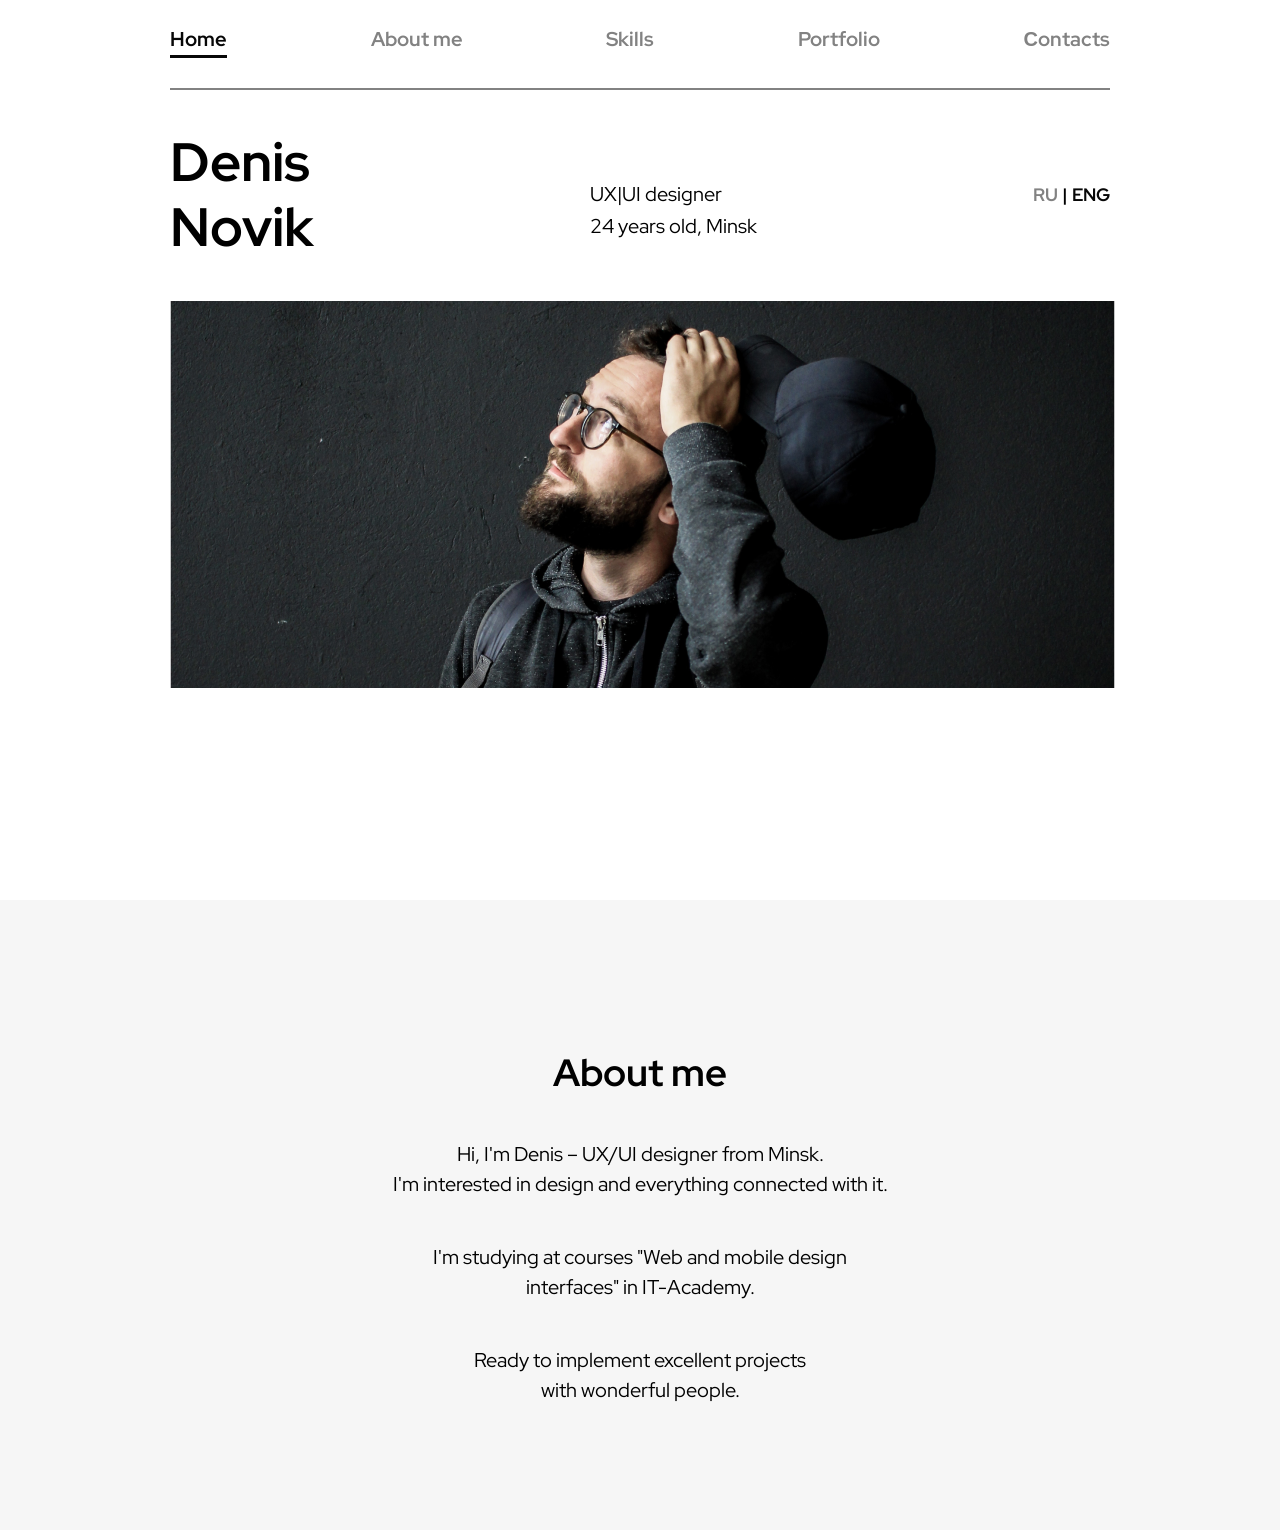
==== index.html @ 3100e6d0 "c" ====
<!DOCTYPE html>
<html lang="en">
<head>
    <meta charset="UTF-8">
    <title>Document</title>
    <link rel="stylesheet" href="styles/main/main.css">
    <link rel="stylesheet" href="styles/header/nav.css">
    <link rel="stylesheet" href="styles/header/abm-lang.css">
    <link rel="preconnect" href="https://fonts.googleapis.com">
    <link rel="preconnect" href="https://fonts.gstatic.com" crossorigin>
    <link href="https://fonts.googleapis.com/css2?family=Red+Hat+Display:wght@500;700&display=swap" rel="stylesheet">
    <link rel="stylesheet" href="styles/main/About-me.css">
</head>
<body>
    <header class="header">
            <div class="container">
                <div class="header__inner">
                    <nav class="nav">
                        <a href="#" class=" nav__link nav__link_active"><strong>Home</strong></a>
                        <a href="#" class=" nav__link "><strong>About me</strong></a>
                        <a href="#" class=" nav__link "><strong>Skills</strong></a>
                        <a href="#" class=" nav__link "><strong>Portfolio</strong></a>
                        <a href="#" class=" nav__link "><strong>Сontacts</strong></a>
                    </nav>   
                    </div>
                </div>
            </div>
            <div class="container">
                <div class="header__inner">
                    <div class="home">
                        <div class="home__inner home__inner_name">
                            <div class="name"><strong>Denis</strong></div>
                            <div class="name"><strong>Novik</strong></div>
                        </div>
                        <div class="home__inner home__inner_proff">
                            <div>UX|UI designer</div>
                            <div>24 years old, Minsk</div>
                        </div>
                        <div class="home__inner home__inner_switcher">
                            <a href="#" class="sw-link ru"><strong>RU</strong></a>
                            <span class="|"><strong>|</strong></span>
                            <a href="#" class="sw-link sw-link_active eng"><strong>ENG</strong></a>
                        </div>
                    </div>
                <figure class="Den-photo">
                    <img src="img/header/DenNov.png" alt="photo of Denis Novik">
                </figure>
                </div>
            </div>
    </header>
    <main class="main">
        <div class="container"></div>
            <div class="main__inner">
                <div class="About-me">
                    <div class="About-me_header"><h2 class="About-me_header_text">About me</h2></div>
                    <div class="About-me_text">
                        <p>Hi, I'm Denis – UX/UI designer from Minsk.</p>
                        <p>I'm interested in design and everything connected with it.</p>
                        <div class="indent"></div>
                        <p>I'm studying at courses "Web and mobile design</p>
                        <p>interfaces" in IT-Academy.</p>
                        <div class="indent"></div>
                        <p>Ready to implement excellent projects</p>
                        <p>with wonderful people.</p>
                    </div>
                    
                </div>
            </div>
        </div>
    </main>
    
</body>
</html>
---- styles/main/main.css ----
.container{
    width: 100%;
    max-width: 940px;
    margin: 0 auto;
    line-height: 1.6;
}
* {
    box-sizing: border-box;
}
body{
    font-family:'Red Hat Display', sans-serif;
    width: 100%;
    margin:0 auto;
}
---- styles/header/nav.css ----
.nav{
    display: flex;
    justify-content: space-between;
    font-size:20px;
    font-family:'Red Hat Display', sans-serif;
    height: 90px; 
    align-items:center;
    padding-bottom:10px ;
    border-bottom: 2.5px solid #828282; 
}
.nav__link{
    text-decoration: none;
    color: #828282;
    transition: color 0.2s linear;
    position: relative;
}
.nav__link_active{
    text-decoration: none;
    color: #070707;
}
.nav__link:hover{
    text-decoration: none;
    color: #070707;
    
    
}
.nav__link_active:after{
    content: "";
    display:block;
    width: 100%;
    height: 3px;

    background-color:#070707;

    position:absolute;
    top: 100%;

}
---- styles/header/abm-lang.css ----
.home{
    display: flex;
    justify-content: space-between;
    height: 210px;
    align-items: center;
}
.name{
    font-size:54px;
    line-height: 1.2;
    
}
.home__inner_proff{
    padding-top:30px;
    font-size: 20px;
}
.home__inner_switcher{
    font-size: 18px;
}
.sw-link{
    text-decoration: none;
    color: #828282;
    transition: color 0.2s linear;
    
}
.sw-link:hover{
    color:#070707;
}
.sw-link_active{
    text-decoration: none;
    color: #070707;
    
}
figure{
    margin:0
}
.header{
    height: 100vh;
}
---- styles/main/About-me.css ----
.About-me{
    background-color:#F6F6F6 ;
    width: 100%;
    height: 70vh;
    position:absolute;
    display: flex;
    justify-content: center;
    flex-direction: column;
    align-items: center;

}

.About-me_header_text{
    font-size:38px
}
.About-me_text{
    line-height:0.5;
    font-size: 20px;
    text-align: center;
    
}
.indent{
    height: 23px;
}
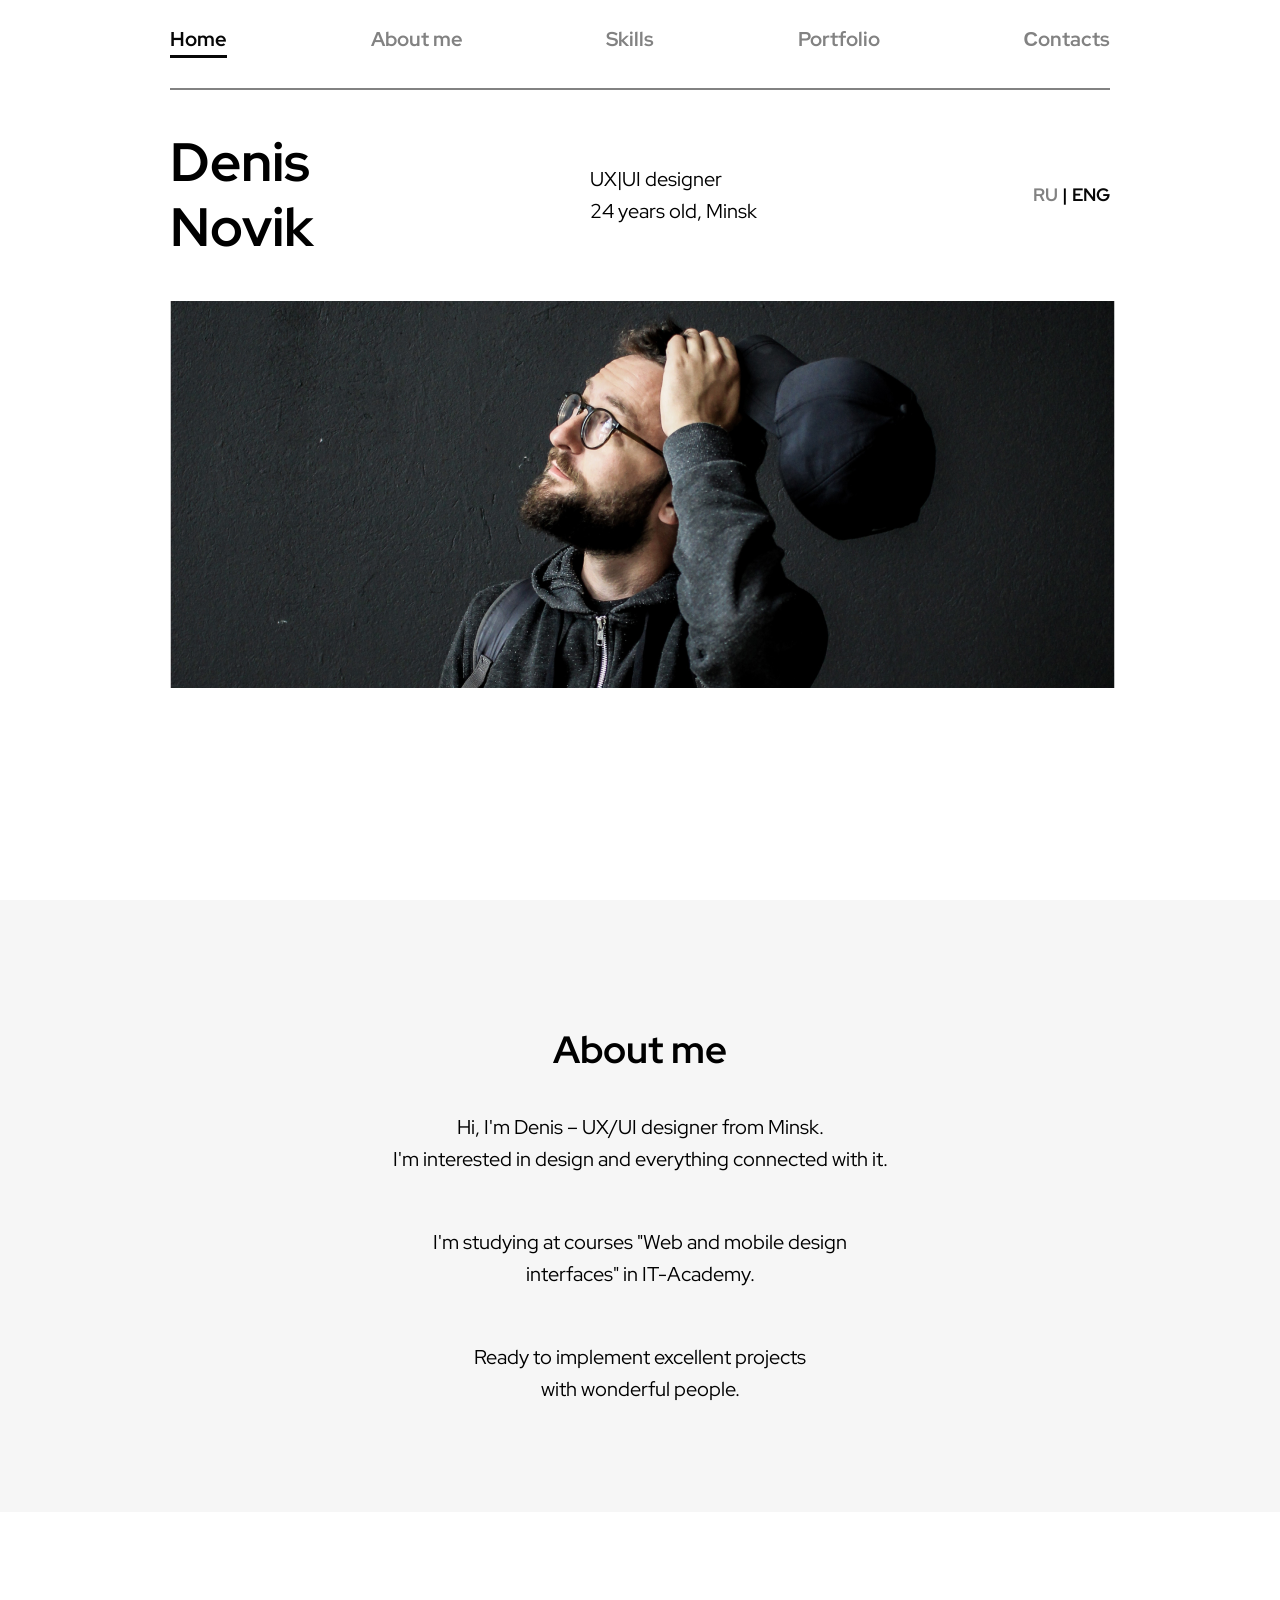
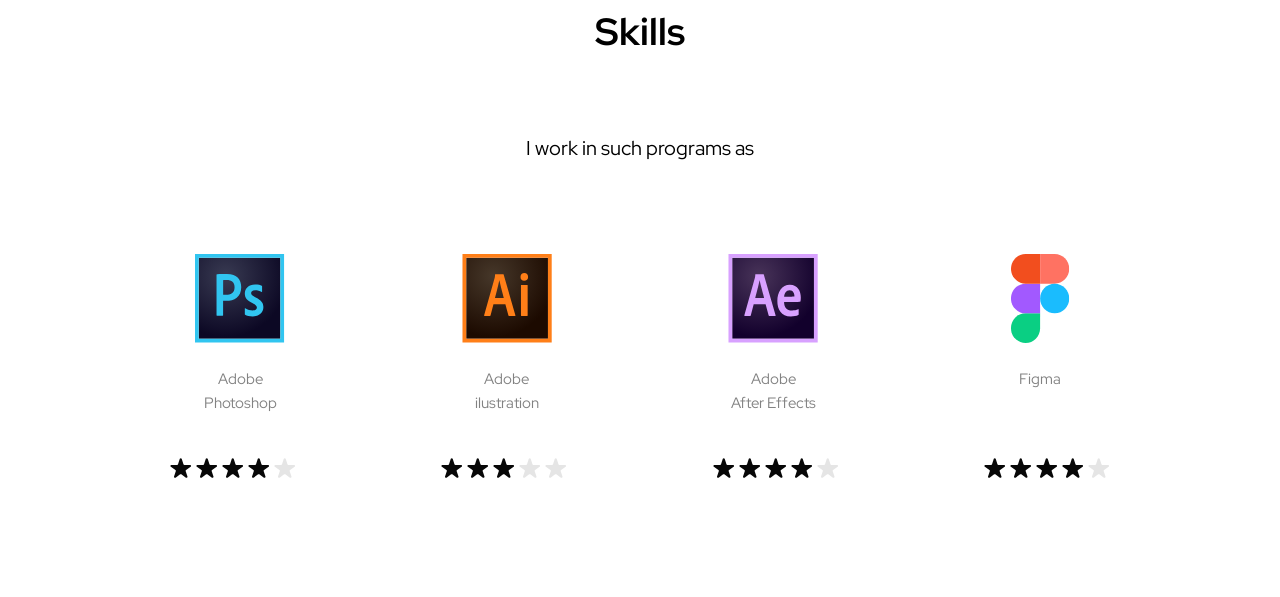
==== commit f1440ced: "testik(skills-part)" ====
--- a/index.html
+++ b/index.html
@@ -9,7 +9,8 @@
     <link rel="preconnect" href="https://fonts.googleapis.com">
     <link rel="preconnect" href="https://fonts.gstatic.com" crossorigin>
     <link href="https://fonts.googleapis.com/css2?family=Red+Hat+Display:wght@500;700&display=swap" rel="stylesheet">
-    <link rel="stylesheet" href="styles/main/About-me.css">
+    <link rel="stylesheet" href="styles/main/about-me/about-me.css">
+    <link rel="stylesheet" href="styles/main/skills/skills.css">
 </head>
 <body>
     <header class="header">
@@ -17,8 +18,8 @@
                 <div class="header__inner">
                     <nav class="nav">
                         <a href="#" class=" nav__link nav__link_active"><strong>Home</strong></a>
-                        <a href="#" class=" nav__link "><strong>About me</strong></a>
-                        <a href="#" class=" nav__link "><strong>Skills</strong></a>
+                        <a href="#about-me" class=" nav__link "><strong>About me</strong></a>
+                        <a href="#skills" class=" nav__link "><strong>Skills</strong></a>
                         <a href="#" class=" nav__link "><strong>Portfolio</strong></a>
                         <a href="#" class=" nav__link "><strong>Сontacts</strong></a>
                     </nav>   
@@ -49,25 +50,158 @@
             </div>
     </header>
     <main class="main">
-        <div class="container"></div>
-            <div class="main__inner">
+        <section id="about-me" class="main__inner main__inner_About-me">
+            <div class="container">
                 <div class="About-me">
-                    <div class="About-me_header"><h2 class="About-me_header_text">About me</h2></div>
+                    <h2 class="About-me_header">About me</h2>
                     <div class="About-me_text">
-                        <p>Hi, I'm Denis – UX/UI designer from Minsk.</p>
-                        <p>I'm interested in design and everything connected with it.</p>
-                        <div class="indent"></div>
-                        <p>I'm studying at courses "Web and mobile design</p>
-                        <p>interfaces" in IT-Academy.</p>
-                        <div class="indent"></div>
-                        <p>Ready to implement excellent projects</p>
-                        <p>with wonderful people.</p>
+                        <p>Hi, I'm Denis – UX/UI designer from Minsk.<br>I'm interested in design and everything connected with it.</p>
+                        <p>I'm studying at courses "Web and mobile design<br>interfaces" in IT-Academy.</p>
+                        <p>Ready to implement excellent projects<br>with wonderful people.</p>
                     </div>
                     
                 </div>
             </div>
-        </div>
+        </section>
+        <section id="skills" class="main__inner main__inner_Skills" >
+            <div class="container">
+                <div class="Skills">
+                    <h2 class="Skills_header">Skills</h2>
+                    <p class="Skills_text">I work in such programs as</p>
+                    <div class="Skills__app-list">
+                        <figure class="Skills__app-list_inner">
+                            <svg class="AP-swg" width="90" height="89" viewBox="0 0 90 89" fill="none" xmlns="http://www.w3.org/2000/svg">
+                                <path d="M3.71291 3.7793H85.3783V84.6339H3.71291V3.7793Z" fill="url(#paint0_radial_254_449)"/>
+                                <path d="M3.71287 3.77927H85.3782V84.6338H3.71287V3.77927ZM0 88.4131H89.0733V0H0V88.4131ZM60.0664 36.2846C57.139 36.2846 56.1394 37.7927 56.1394 39.0464C56.1394 40.4091 56.7998 41.3539 60.7447 43.4253C66.564 46.296 68.3847 49.0578 68.3847 53.0915C68.3847 59.1419 63.8507 62.3943 57.728 62.3943C54.4971 62.3943 51.7125 61.722 50.1238 60.7772C49.856 60.6682 49.8203 60.4683 49.8203 60.1776V54.5995C49.8203 54.218 49.9988 54.109 50.2666 54.2906C52.605 55.8351 55.2825 56.5255 57.728 56.5255C60.6555 56.5255 61.8872 55.2718 61.8872 53.582C61.8872 52.2193 61.0304 51.0201 57.2818 49.0396C52.0159 46.4777 49.8203 43.8795 49.8203 39.5188C49.8203 34.6494 53.5689 30.5975 60.0664 30.5975C63.2617 30.5975 65.493 31.0881 66.7068 31.6514C67.0102 31.8331 67.0816 32.142 67.0816 32.4145V37.5928C67.0816 37.9017 66.9031 38.0834 66.5283 37.9744C64.886 36.9205 62.4762 36.2846 60.0664 36.2846ZM28.15 40.7725C29.0068 40.8452 29.6673 40.8452 31.1489 40.8452C35.4865 40.8452 39.5742 39.3008 39.5742 33.2866C39.5742 28.4899 36.6468 26.0733 31.7022 26.0733C30.2206 26.0733 28.8105 26.146 28.1322 26.1823L28.15 40.7725ZM21.5275 20.7133C21.5275 20.4408 22.0452 20.2591 22.3486 20.2591C24.7227 20.15 28.2571 20.0774 31.9164 20.0774C42.1982 20.0774 46.2146 25.8189 46.2146 33.1413C46.2146 42.7348 39.3779 46.8593 30.9882 46.8593C29.578 46.8593 29.0961 46.7866 28.0965 46.7866V61.2859C28.0965 61.5948 27.9894 61.7402 27.6502 61.7402H21.9738C21.6703 61.7402 21.5275 61.6311 21.5275 61.2859V20.7133Z" fill="#31C5F0"/>
+                                <defs>
+                                <radialGradient id="paint0_radial_254_449" cx="0" cy="0" r="1" gradientUnits="userSpaceOnUse" gradientTransform="translate(30.6173 21.9191) scale(62.0565 61.1565)">
+                                <stop stop-color="#34364E" stop-opacity="0.98"/>
+                                <stop offset="1" stop-color="#0C0824"/>
+                                </radialGradient>
+                                </defs>
+                        </svg>
+                        <figcaption class="signature signature_AP">Adobe<br>Photoshop</figcaption>
+                    </figure>
+                        <figure class="Skills__app-list_inner">
+                            <svg class="AI-swg" width="90" height="89" viewBox="0 0 90 89" fill="none" xmlns="http://www.w3.org/2000/svg">
+                                <path d="M4.20239 3.7832H85.9629V84.7881H4.20239V3.7832Z" fill="url(#paint0_radial_254_448)"/>
+                                <path d="M4.20239 3.78375H85.9629V84.7886H4.20239V3.78375ZM0.486816 88.5724H89.6963V0H0.486816V88.5724ZM58.9178 31.5797C58.9178 31.2705 59.025 31.1249 59.3644 31.1249H65.2057C65.5093 31.1249 65.6522 31.2341 65.6522 31.5797V61.4495C65.6522 61.7587 65.5808 61.9043 65.2057 61.9043H59.4358C59.0607 61.9043 58.9535 61.7224 58.9535 61.4131V31.5797H58.9178ZM58.5069 22.9753C58.5069 20.5559 60.1861 19.1188 62.2939 19.1188C64.5626 19.1188 66.081 20.6651 66.081 22.9753C66.081 25.4675 64.4911 26.8319 62.2225 26.8319C60.0789 26.85 58.5069 25.4857 58.5069 22.9753ZM41.7868 44.0224C40.7508 39.8203 38.2856 30.6702 37.3567 26.2315H37.2853C36.4993 30.652 34.5343 38.1467 32.9802 44.0224H41.7868ZM31.4618 50.1528L28.5322 61.5041C28.4608 61.8133 28.3536 61.8861 27.9785 61.8861H22.5123C22.1372 61.8861 22.0657 61.7769 22.1372 61.3221L32.6944 23.703C32.873 23.0299 32.9981 22.4114 33.0695 20.5559C33.0695 20.2831 33.1767 20.1739 33.3732 20.1739H41.1795C41.4474 20.1739 41.5546 20.2467 41.6261 20.5559L53.4516 61.3949C53.523 61.7042 53.4516 61.8861 53.1479 61.8861H46.9851C46.6814 61.8861 46.5028 61.8133 46.4313 61.5404L43.3767 50.1528H31.4618Z" fill="#FF7F18"/>
+                                <defs>
+                                <radialGradient id="paint0_radial_254_448" cx="0" cy="0" r="1" gradientUnits="userSpaceOnUse" gradientTransform="translate(31.157 21.9605) scale(62.1406 61.2673)">
+                                <stop stop-color="#423325" stop-opacity="0.98"/>
+                                <stop offset="1" stop-color="#1C0A00"/>
+                                </radialGradient>
+                                </defs>
+                            </svg>
+                            <figcaption class="signature signature_AI">Adobe<br>ilustration</figcaption>
+                        </figure>
+                        <figure class="Skills__app-list_inner">
+                            <svg class="AAE-swg" width="90" height="89" viewBox="0 0 90 89" fill="none" xmlns="http://www.w3.org/2000/svg">
+                                <path d="M4.20239 3.7832H85.9629V84.7881H4.20239V3.7832Z" fill="url(#paint0_radial_254_447)"/>
+                                <path d="M4.20239 3.78375H85.9629V84.7886H4.20239V3.78375ZM0.486816 88.5724H89.6964V0H0.486816V88.5724ZM63.598 42.6945C65.4915 42.6945 66.1703 42.6945 66.349 42.6217C66.349 42.3488 66.4204 42.1669 66.4204 41.985C66.4204 39.9476 65.4558 36.1639 61.5973 36.1639C58.0246 36.1639 56.5063 39.3473 56.1311 42.7127H63.598V42.6945ZM56.0597 47.8789C56.1311 52.9906 58.507 56.4287 64.1696 56.4287C66.3668 56.4287 68.2603 56.1195 70.2253 55.2645C70.4933 55.1554 70.6719 55.1917 70.6719 55.5374V60.2671C70.6719 60.6491 70.5647 60.831 70.2968 61.0311C68.3318 62.0134 65.8667 62.4682 62.8299 62.4682C53.0229 62.4682 49.3431 55.0826 49.3431 46.8784C49.3431 37.9466 53.8804 30.6338 61.8653 30.6338C69.9752 30.6338 72.7976 37.5646 72.7976 43.2038C72.7976 45.0229 72.6905 46.4964 72.494 47.2241C72.4225 47.5333 72.3153 47.6424 72.0116 47.7152C71.2614 47.8244 69.0821 47.9881 65.8131 47.9881H56.0775V47.8789H56.0597ZM36.1242 44.0224C35.0881 39.8203 32.5515 30.6702 31.6226 26.2315H31.5512C30.7652 30.652 28.7288 38.1467 27.2104 44.0224H36.1242ZM25.692 50.1528L22.7624 61.4677C22.691 61.7769 22.5838 61.8861 22.2086 61.8861H16.7246C16.3495 61.8861 16.278 61.7769 16.3495 61.3221L26.9067 23.7394C27.0853 23.0663 27.2104 22.5206 27.2818 20.6287C27.2818 20.3558 27.389 20.2467 27.5855 20.2467H35.3918C35.6597 20.2467 35.7669 20.3194 35.8384 20.6287L47.646 61.3949C47.7175 61.7042 47.646 61.8861 47.3424 61.8861H41.2152C40.9116 61.8861 40.7329 61.7769 40.6615 61.5041L37.6068 50.1528H25.692Z" fill="#D8A1FF"/>
+                                <defs>
+                                <radialGradient id="paint0_radial_254_447" cx="0" cy="0" r="1" gradientUnits="userSpaceOnUse" gradientTransform="translate(31.1549 21.9444) scale(62.1407 61.2673)">
+                                <stop stop-color="#442F55" stop-opacity="0.98"/>
+                                <stop offset="1" stop-color="#12002C"/>
+                                </radialGradient>
+                                </defs>
+                            </svg>
+                            <figcaption class="signature signature_AAE">Adobe<br>After Effects</figcaption>
+                        </figure>
+                        <figure class="Skills__app-list_inner">
+                            <svg class="Fi_swg" width="90" height="89" viewBox="0 0 59 89" fill="none" xmlns="http://www.w3.org/2000/svg">
+                                <g clip-path="url(#clip0_254_450)">
+                                <path d="M15.0455 88.9913C23.084 88.9913 29.6041 82.3515 29.6041 74.1655V59.3398H15.0455C7.00695 59.3398 0.486816 65.9796 0.486816 74.1655C0.486816 82.3515 7.00695 88.9913 15.0455 88.9913Z" fill="#0ACF83"/>
+                                <path d="M0.486816 44.4956C0.486816 36.3097 7.00695 29.6699 15.0455 29.6699H29.6041V59.3395H15.0455C7.00695 59.3213 0.486816 52.6816 0.486816 44.4956Z" fill="#A259FF"/>
+                                <path d="M0.486816 14.8257C0.486816 6.63973 7.00695 0 15.0455 0H29.6041V29.6696H15.0455C7.00695 29.6696 0.486816 23.0117 0.486816 14.8257Z" fill="#F24E1E"/>
+                                <path d="M29.6219 0H44.1806C52.2191 0 58.7392 6.63973 58.7392 14.8257C58.7392 23.0117 52.2191 29.6514 44.1806 29.6514H29.6219V0Z" fill="#FF7262"/>
+                                <path d="M58.7392 44.4956C58.7392 52.6816 52.2191 59.3213 44.1806 59.3213C36.1421 59.3213 29.6219 52.6816 29.6219 44.4956C29.6219 36.3097 36.1421 29.6699 44.1806 29.6699C52.2191 29.6699 58.7392 36.3097 58.7392 44.4956Z" fill="#1ABCFE"/>
+                                </g>
+                                <defs>
+                                <clipPath id="clip0_254_450">
+                                <rect width="58.2524" height="88.9906" fill="white" transform="translate(0.486816)"/>
+                                </clipPath>
+                                </defs>
+                            </svg> 
+                            <figcaption class="signature signature_Fi">Figma</figcaption>
+                        </figure>    
+                    </div>
+                    <div class="Skills__rating">
+                        <div class="Skills__rating_inner AP-stars">
+                            <svg width="22" height="20" viewBox="0 0 22 20" fill="none" xmlns="http://www.w3.org/2000/svg">
+                                <path d="M9.79329 0.85958C10.0931 -0.0606967 11.3951 -0.0606959 11.6949 0.859581L13.446 6.23398C13.5801 6.64561 13.9639 6.92418 14.3968 6.92418H20.0576C21.0269 6.92418 21.4293 8.16521 20.6443 8.73398L16.0694 12.0486C15.7179 12.3033 15.5709 12.7555 15.7053 13.1682L17.4539 18.5349C17.7539 19.4557 16.7006 20.2227 15.9164 19.6544L11.3308 16.3321C10.9808 16.0784 10.5074 16.0784 10.1574 16.3321L5.57183 19.6544C4.78757 20.2227 3.73428 19.4557 4.0343 18.5348L5.78288 13.1682C5.91733 12.7555 5.77025 12.3033 5.41879 12.0486L0.843917 8.73398C0.0589103 8.16521 0.461241 6.92418 1.43064 6.92418H7.09139C7.52432 6.92418 7.90808 6.6456 8.04219 6.23398L9.79329 0.85958Z" fill="#070707"/>
+                            </svg>
+                            <svg width="22" height="20" viewBox="0 0 22 20" fill="none" xmlns="http://www.w3.org/2000/svg">
+                                <path d="M9.79329 0.85958C10.0931 -0.0606967 11.3951 -0.0606959 11.6949 0.859581L13.446 6.23398C13.5801 6.64561 13.9639 6.92418 14.3968 6.92418H20.0576C21.0269 6.92418 21.4293 8.16521 20.6443 8.73398L16.0694 12.0486C15.7179 12.3033 15.5709 12.7555 15.7053 13.1682L17.4539 18.5349C17.7539 19.4557 16.7006 20.2227 15.9164 19.6544L11.3308 16.3321C10.9808 16.0784 10.5074 16.0784 10.1574 16.3321L5.57183 19.6544C4.78757 20.2227 3.73428 19.4557 4.0343 18.5348L5.78288 13.1682C5.91733 12.7555 5.77025 12.3033 5.41879 12.0486L0.843917 8.73398C0.0589103 8.16521 0.461241 6.92418 1.43064 6.92418H7.09139C7.52432 6.92418 7.90808 6.6456 8.04219 6.23398L9.79329 0.85958Z" fill="#070707"/>
+                            </svg>
+                            <svg width="22" height="20" viewBox="0 0 22 20" fill="none" xmlns="http://www.w3.org/2000/svg">
+                                <path d="M9.79329 0.85958C10.0931 -0.0606967 11.3951 -0.0606959 11.6949 0.859581L13.446 6.23398C13.5801 6.64561 13.9639 6.92418 14.3968 6.92418H20.0576C21.0269 6.92418 21.4293 8.16521 20.6443 8.73398L16.0694 12.0486C15.7179 12.3033 15.5709 12.7555 15.7053 13.1682L17.4539 18.5349C17.7539 19.4557 16.7006 20.2227 15.9164 19.6544L11.3308 16.3321C10.9808 16.0784 10.5074 16.0784 10.1574 16.3321L5.57183 19.6544C4.78757 20.2227 3.73428 19.4557 4.0343 18.5348L5.78288 13.1682C5.91733 12.7555 5.77025 12.3033 5.41879 12.0486L0.843917 8.73398C0.0589103 8.16521 0.461241 6.92418 1.43064 6.92418H7.09139C7.52432 6.92418 7.90808 6.6456 8.04219 6.23398L9.79329 0.85958Z" fill="#070707"/>
+                            </svg>
+                            <svg width="22" height="20" viewBox="0 0 22 20" fill="none" xmlns="http://www.w3.org/2000/svg">
+                                <path d="M9.79329 0.85958C10.0931 -0.0606967 11.3951 -0.0606959 11.6949 0.859581L13.446 6.23398C13.5801 6.64561 13.9639 6.92418 14.3968 6.92418H20.0576C21.0269 6.92418 21.4293 8.16521 20.6443 8.73398L16.0694 12.0486C15.7179 12.3033 15.5709 12.7555 15.7053 13.1682L17.4539 18.5349C17.7539 19.4557 16.7006 20.2227 15.9164 19.6544L11.3308 16.3321C10.9808 16.0784 10.5074 16.0784 10.1574 16.3321L5.57183 19.6544C4.78757 20.2227 3.73428 19.4557 4.0343 18.5348L5.78288 13.1682C5.91733 12.7555 5.77025 12.3033 5.41879 12.0486L0.843917 8.73398C0.0589103 8.16521 0.461241 6.92418 1.43064 6.92418H7.09139C7.52432 6.92418 7.90808 6.6456 8.04219 6.23398L9.79329 0.85958Z" fill="#070707"/>
+                            </svg>
+                            <svg width="22" height="20" viewBox="0 0 22 20" fill="none" xmlns="http://www.w3.org/2000/svg">
+                                <path d="M9.79329 0.85958C10.0931 -0.0606967 11.3951 -0.0606959 11.6949 0.859581L13.446 6.23398C13.5801 6.64561 13.9639 6.92418 14.3968 6.92418H20.0576C21.0269 6.92418 21.4293 8.16521 20.6443 8.73398L16.0694 12.0486C15.7179 12.3033 15.5709 12.7555 15.7053 13.1682L17.4539 18.5349C17.7539 19.4557 16.7006 20.2227 15.9164 19.6544L11.3308 16.3321C10.9808 16.0784 10.5074 16.0784 10.1574 16.3321L5.57183 19.6544C4.78757 20.2227 3.73428 19.4557 4.0343 18.5348L5.78288 13.1682C5.91733 12.7555 5.77025 12.3033 5.41879 12.0486L0.843917 8.73398C0.0589103 8.16521 0.461241 6.92418 1.43064 6.92418H7.09139C7.52432 6.92418 7.90808 6.6456 8.04219 6.23398L9.79329 0.85958Z" fill="#E5E5E5"/>
+                            </svg>
+                        </div>
+                        <div class="Skills__rating_inner AI-stars">
+                            <svg width="22" height="20" viewBox="0 0 22 20" fill="none" xmlns="http://www.w3.org/2000/svg">
+                                <path d="M9.79329 0.85958C10.0931 -0.0606967 11.3951 -0.0606959 11.6949 0.859581L13.446 6.23398C13.5801 6.64561 13.9639 6.92418 14.3968 6.92418H20.0576C21.0269 6.92418 21.4293 8.16521 20.6443 8.73398L16.0694 12.0486C15.7179 12.3033 15.5709 12.7555 15.7053 13.1682L17.4539 18.5349C17.7539 19.4557 16.7006 20.2227 15.9164 19.6544L11.3308 16.3321C10.9808 16.0784 10.5074 16.0784 10.1574 16.3321L5.57183 19.6544C4.78757 20.2227 3.73428 19.4557 4.0343 18.5348L5.78288 13.1682C5.91733 12.7555 5.77025 12.3033 5.41879 12.0486L0.843917 8.73398C0.0589103 8.16521 0.461241 6.92418 1.43064 6.92418H7.09139C7.52432 6.92418 7.90808 6.6456 8.04219 6.23398L9.79329 0.85958Z" fill="#070707"/>
+                            </svg>
+                            <svg width="22" height="20" viewBox="0 0 22 20" fill="none" xmlns="http://www.w3.org/2000/svg">
+                                <path d="M9.79329 0.85958C10.0931 -0.0606967 11.3951 -0.0606959 11.6949 0.859581L13.446 6.23398C13.5801 6.64561 13.9639 6.92418 14.3968 6.92418H20.0576C21.0269 6.92418 21.4293 8.16521 20.6443 8.73398L16.0694 12.0486C15.7179 12.3033 15.5709 12.7555 15.7053 13.1682L17.4539 18.5349C17.7539 19.4557 16.7006 20.2227 15.9164 19.6544L11.3308 16.3321C10.9808 16.0784 10.5074 16.0784 10.1574 16.3321L5.57183 19.6544C4.78757 20.2227 3.73428 19.4557 4.0343 18.5348L5.78288 13.1682C5.91733 12.7555 5.77025 12.3033 5.41879 12.0486L0.843917 8.73398C0.0589103 8.16521 0.461241 6.92418 1.43064 6.92418H7.09139C7.52432 6.92418 7.90808 6.6456 8.04219 6.23398L9.79329 0.85958Z" fill="#070707"/>
+                            </svg>
+                            <svg width="22" height="20" viewBox="0 0 22 20" fill="none" xmlns="http://www.w3.org/2000/svg">
+                                <path d="M9.79329 0.85958C10.0931 -0.0606967 11.3951 -0.0606959 11.6949 0.859581L13.446 6.23398C13.5801 6.64561 13.9639 6.92418 14.3968 6.92418H20.0576C21.0269 6.92418 21.4293 8.16521 20.6443 8.73398L16.0694 12.0486C15.7179 12.3033 15.5709 12.7555 15.7053 13.1682L17.4539 18.5349C17.7539 19.4557 16.7006 20.2227 15.9164 19.6544L11.3308 16.3321C10.9808 16.0784 10.5074 16.0784 10.1574 16.3321L5.57183 19.6544C4.78757 20.2227 3.73428 19.4557 4.0343 18.5348L5.78288 13.1682C5.91733 12.7555 5.77025 12.3033 5.41879 12.0486L0.843917 8.73398C0.0589103 8.16521 0.461241 6.92418 1.43064 6.92418H7.09139C7.52432 6.92418 7.90808 6.6456 8.04219 6.23398L9.79329 0.85958Z" fill="#070707"/>
+                            </svg>
+                            <svg width="22" height="20" viewBox="0 0 22 20" fill="none" xmlns="http://www.w3.org/2000/svg">
+                                <path d="M9.79329 0.85958C10.0931 -0.0606967 11.3951 -0.0606959 11.6949 0.859581L13.446 6.23398C13.5801 6.64561 13.9639 6.92418 14.3968 6.92418H20.0576C21.0269 6.92418 21.4293 8.16521 20.6443 8.73398L16.0694 12.0486C15.7179 12.3033 15.5709 12.7555 15.7053 13.1682L17.4539 18.5349C17.7539 19.4557 16.7006 20.2227 15.9164 19.6544L11.3308 16.3321C10.9808 16.0784 10.5074 16.0784 10.1574 16.3321L5.57183 19.6544C4.78757 20.2227 3.73428 19.4557 4.0343 18.5348L5.78288 13.1682C5.91733 12.7555 5.77025 12.3033 5.41879 12.0486L0.843917 8.73398C0.0589103 8.16521 0.461241 6.92418 1.43064 6.92418H7.09139C7.52432 6.92418 7.90808 6.6456 8.04219 6.23398L9.79329 0.85958Z" fill="#E5E5E5"/>
+                            </svg>
+                            <svg width="22" height="20" viewBox="0 0 22 20" fill="none" xmlns="http://www.w3.org/2000/svg">
+                                <path d="M9.79329 0.85958C10.0931 -0.0606967 11.3951 -0.0606959 11.6949 0.859581L13.446 6.23398C13.5801 6.64561 13.9639 6.92418 14.3968 6.92418H20.0576C21.0269 6.92418 21.4293 8.16521 20.6443 8.73398L16.0694 12.0486C15.7179 12.3033 15.5709 12.7555 15.7053 13.1682L17.4539 18.5349C17.7539 19.4557 16.7006 20.2227 15.9164 19.6544L11.3308 16.3321C10.9808 16.0784 10.5074 16.0784 10.1574 16.3321L5.57183 19.6544C4.78757 20.2227 3.73428 19.4557 4.0343 18.5348L5.78288 13.1682C5.91733 12.7555 5.77025 12.3033 5.41879 12.0486L0.843917 8.73398C0.0589103 8.16521 0.461241 6.92418 1.43064 6.92418H7.09139C7.52432 6.92418 7.90808 6.6456 8.04219 6.23398L9.79329 0.85958Z" fill="#E5E5E5"/>
+                            </svg>      
+                        </div>
+                        <div class="Skills__rating_inner AAE-stars">
+                            <svg width="22" height="20" viewBox="0 0 22 20" fill="none" xmlns="http://www.w3.org/2000/svg">
+                                <path d="M9.79329 0.85958C10.0931 -0.0606967 11.3951 -0.0606959 11.6949 0.859581L13.446 6.23398C13.5801 6.64561 13.9639 6.92418 14.3968 6.92418H20.0576C21.0269 6.92418 21.4293 8.16521 20.6443 8.73398L16.0694 12.0486C15.7179 12.3033 15.5709 12.7555 15.7053 13.1682L17.4539 18.5349C17.7539 19.4557 16.7006 20.2227 15.9164 19.6544L11.3308 16.3321C10.9808 16.0784 10.5074 16.0784 10.1574 16.3321L5.57183 19.6544C4.78757 20.2227 3.73428 19.4557 4.0343 18.5348L5.78288 13.1682C5.91733 12.7555 5.77025 12.3033 5.41879 12.0486L0.843917 8.73398C0.0589103 8.16521 0.461241 6.92418 1.43064 6.92418H7.09139C7.52432 6.92418 7.90808 6.6456 8.04219 6.23398L9.79329 0.85958Z" fill="#070707"/>
+                            </svg>
+                            <svg width="22" height="20" viewBox="0 0 22 20" fill="none" xmlns="http://www.w3.org/2000/svg">
+                                <path d="M9.79329 0.85958C10.0931 -0.0606967 11.3951 -0.0606959 11.6949 0.859581L13.446 6.23398C13.5801 6.64561 13.9639 6.92418 14.3968 6.92418H20.0576C21.0269 6.92418 21.4293 8.16521 20.6443 8.73398L16.0694 12.0486C15.7179 12.3033 15.5709 12.7555 15.7053 13.1682L17.4539 18.5349C17.7539 19.4557 16.7006 20.2227 15.9164 19.6544L11.3308 16.3321C10.9808 16.0784 10.5074 16.0784 10.1574 16.3321L5.57183 19.6544C4.78757 20.2227 3.73428 19.4557 4.0343 18.5348L5.78288 13.1682C5.91733 12.7555 5.77025 12.3033 5.41879 12.0486L0.843917 8.73398C0.0589103 8.16521 0.461241 6.92418 1.43064 6.92418H7.09139C7.52432 6.92418 7.90808 6.6456 8.04219 6.23398L9.79329 0.85958Z" fill="#070707"/>
+                            </svg>
+                            <svg width="22" height="20" viewBox="0 0 22 20" fill="none" xmlns="http://www.w3.org/2000/svg">
+                                <path d="M9.79329 0.85958C10.0931 -0.0606967 11.3951 -0.0606959 11.6949 0.859581L13.446 6.23398C13.5801 6.64561 13.9639 6.92418 14.3968 6.92418H20.0576C21.0269 6.92418 21.4293 8.16521 20.6443 8.73398L16.0694 12.0486C15.7179 12.3033 15.5709 12.7555 15.7053 13.1682L17.4539 18.5349C17.7539 19.4557 16.7006 20.2227 15.9164 19.6544L11.3308 16.3321C10.9808 16.0784 10.5074 16.0784 10.1574 16.3321L5.57183 19.6544C4.78757 20.2227 3.73428 19.4557 4.0343 18.5348L5.78288 13.1682C5.91733 12.7555 5.77025 12.3033 5.41879 12.0486L0.843917 8.73398C0.0589103 8.16521 0.461241 6.92418 1.43064 6.92418H7.09139C7.52432 6.92418 7.90808 6.6456 8.04219 6.23398L9.79329 0.85958Z" fill="#070707"/>
+                            </svg>
+                            <svg width="22" height="20" viewBox="0 0 22 20" fill="none" xmlns="http://www.w3.org/2000/svg">
+                                <path d="M9.79329 0.85958C10.0931 -0.0606967 11.3951 -0.0606959 11.6949 0.859581L13.446 6.23398C13.5801 6.64561 13.9639 6.92418 14.3968 6.92418H20.0576C21.0269 6.92418 21.4293 8.16521 20.6443 8.73398L16.0694 12.0486C15.7179 12.3033 15.5709 12.7555 15.7053 13.1682L17.4539 18.5349C17.7539 19.4557 16.7006 20.2227 15.9164 19.6544L11.3308 16.3321C10.9808 16.0784 10.5074 16.0784 10.1574 16.3321L5.57183 19.6544C4.78757 20.2227 3.73428 19.4557 4.0343 18.5348L5.78288 13.1682C5.91733 12.7555 5.77025 12.3033 5.41879 12.0486L0.843917 8.73398C0.0589103 8.16521 0.461241 6.92418 1.43064 6.92418H7.09139C7.52432 6.92418 7.90808 6.6456 8.04219 6.23398L9.79329 0.85958Z" fill="#070707"/>
+                            </svg>
+                            <svg width="22" height="20" viewBox="0 0 22 20" fill="none" xmlns="http://www.w3.org/2000/svg">
+                                <path d="M9.79329 0.85958C10.0931 -0.0606967 11.3951 -0.0606959 11.6949 0.859581L13.446 6.23398C13.5801 6.64561 13.9639 6.92418 14.3968 6.92418H20.0576C21.0269 6.92418 21.4293 8.16521 20.6443 8.73398L16.0694 12.0486C15.7179 12.3033 15.5709 12.7555 15.7053 13.1682L17.4539 18.5349C17.7539 19.4557 16.7006 20.2227 15.9164 19.6544L11.3308 16.3321C10.9808 16.0784 10.5074 16.0784 10.1574 16.3321L5.57183 19.6544C4.78757 20.2227 3.73428 19.4557 4.0343 18.5348L5.78288 13.1682C5.91733 12.7555 5.77025 12.3033 5.41879 12.0486L0.843917 8.73398C0.0589103 8.16521 0.461241 6.92418 1.43064 6.92418H7.09139C7.52432 6.92418 7.90808 6.6456 8.04219 6.23398L9.79329 0.85958Z" fill="#E5E5E5"/>
+                            </svg>
+                            
+                        </div>
+                        <div class="Skills__rating_inner Fi-stars">
+                            <svg width="22" height="20" viewBox="0 0 22 20" fill="none" xmlns="http://www.w3.org/2000/svg">
+                                <path d="M9.79329 0.85958C10.0931 -0.0606967 11.3951 -0.0606959 11.6949 0.859581L13.446 6.23398C13.5801 6.64561 13.9639 6.92418 14.3968 6.92418H20.0576C21.0269 6.92418 21.4293 8.16521 20.6443 8.73398L16.0694 12.0486C15.7179 12.3033 15.5709 12.7555 15.7053 13.1682L17.4539 18.5349C17.7539 19.4557 16.7006 20.2227 15.9164 19.6544L11.3308 16.3321C10.9808 16.0784 10.5074 16.0784 10.1574 16.3321L5.57183 19.6544C4.78757 20.2227 3.73428 19.4557 4.0343 18.5348L5.78288 13.1682C5.91733 12.7555 5.77025 12.3033 5.41879 12.0486L0.843917 8.73398C0.0589103 8.16521 0.461241 6.92418 1.43064 6.92418H7.09139C7.52432 6.92418 7.90808 6.6456 8.04219 6.23398L9.79329 0.85958Z" fill="#070707"/>
+                            </svg>
+                            <svg width="22" height="20" viewBox="0 0 22 20" fill="none" xmlns="http://www.w3.org/2000/svg">
+                                <path d="M9.79329 0.85958C10.0931 -0.0606967 11.3951 -0.0606959 11.6949 0.859581L13.446 6.23398C13.5801 6.64561 13.9639 6.92418 14.3968 6.92418H20.0576C21.0269 6.92418 21.4293 8.16521 20.6443 8.73398L16.0694 12.0486C15.7179 12.3033 15.5709 12.7555 15.7053 13.1682L17.4539 18.5349C17.7539 19.4557 16.7006 20.2227 15.9164 19.6544L11.3308 16.3321C10.9808 16.0784 10.5074 16.0784 10.1574 16.3321L5.57183 19.6544C4.78757 20.2227 3.73428 19.4557 4.0343 18.5348L5.78288 13.1682C5.91733 12.7555 5.77025 12.3033 5.41879 12.0486L0.843917 8.73398C0.0589103 8.16521 0.461241 6.92418 1.43064 6.92418H7.09139C7.52432 6.92418 7.90808 6.6456 8.04219 6.23398L9.79329 0.85958Z" fill="#070707"/>
+                            </svg>
+                            <svg width="22" height="20" viewBox="0 0 22 20" fill="none" xmlns="http://www.w3.org/2000/svg">
+                                <path d="M9.79329 0.85958C10.0931 -0.0606967 11.3951 -0.0606959 11.6949 0.859581L13.446 6.23398C13.5801 6.64561 13.9639 6.92418 14.3968 6.92418H20.0576C21.0269 6.92418 21.4293 8.16521 20.6443 8.73398L16.0694 12.0486C15.7179 12.3033 15.5709 12.7555 15.7053 13.1682L17.4539 18.5349C17.7539 19.4557 16.7006 20.2227 15.9164 19.6544L11.3308 16.3321C10.9808 16.0784 10.5074 16.0784 10.1574 16.3321L5.57183 19.6544C4.78757 20.2227 3.73428 19.4557 4.0343 18.5348L5.78288 13.1682C5.91733 12.7555 5.77025 12.3033 5.41879 12.0486L0.843917 8.73398C0.0589103 8.16521 0.461241 6.92418 1.43064 6.92418H7.09139C7.52432 6.92418 7.90808 6.6456 8.04219 6.23398L9.79329 0.85958Z" fill="#070707"/>
+                            </svg>
+                            <svg width="22" height="20" viewBox="0 0 22 20" fill="none" xmlns="http://www.w3.org/2000/svg">
+                                <path d="M9.79329 0.85958C10.0931 -0.0606967 11.3951 -0.0606959 11.6949 0.859581L13.446 6.23398C13.5801 6.64561 13.9639 6.92418 14.3968 6.92418H20.0576C21.0269 6.92418 21.4293 8.16521 20.6443 8.73398L16.0694 12.0486C15.7179 12.3033 15.5709 12.7555 15.7053 13.1682L17.4539 18.5349C17.7539 19.4557 16.7006 20.2227 15.9164 19.6544L11.3308 16.3321C10.9808 16.0784 10.5074 16.0784 10.1574 16.3321L5.57183 19.6544C4.78757 20.2227 3.73428 19.4557 4.0343 18.5348L5.78288 13.1682C5.91733 12.7555 5.77025 12.3033 5.41879 12.0486L0.843917 8.73398C0.0589103 8.16521 0.461241 6.92418 1.43064 6.92418H7.09139C7.52432 6.92418 7.90808 6.6456 8.04219 6.23398L9.79329 0.85958Z" fill="#070707"/>
+                            </svg>
+                            <svg width="22" height="20" viewBox="0 0 22 20" fill="none" xmlns="http://www.w3.org/2000/svg">
+                                <path d="M9.79329 0.85958C10.0931 -0.0606967 11.3951 -0.0606959 11.6949 0.859581L13.446 6.23398C13.5801 6.64561 13.9639 6.92418 14.3968 6.92418H20.0576C21.0269 6.92418 21.4293 8.16521 20.6443 8.73398L16.0694 12.0486C15.7179 12.3033 15.5709 12.7555 15.7053 13.1682L17.4539 18.5349C17.7539 19.4557 16.7006 20.2227 15.9164 19.6544L11.3308 16.3321C10.9808 16.0784 10.5074 16.0784 10.1574 16.3321L5.57183 19.6544C4.78757 20.2227 3.73428 19.4557 4.0343 18.5348L5.78288 13.1682C5.91733 12.7555 5.77025 12.3033 5.41879 12.0486L0.843917 8.73398C0.0589103 8.16521 0.461241 6.92418 1.43064 6.92418H7.09139C7.52432 6.92418 7.90808 6.6456 8.04219 6.23398L9.79329 0.85958Z" fill="#E5E5E5"/>
+                            </svg>
+                        </div>
+                    </div>
+                </div>
+            </div>
+        </section>
     </main>
-    
+    <script src="https://ajax.googleapis.com/ajax/libs/jquery/1.11.3/jquery.min.js"></script>
+    <script src="scripts/nav.js"></script>
 </body>
 </html>
--- a/styles/main/main.css
+++ b/styles/main/main.css
@@ -6,10 +6,15 @@
 }
 * {
     box-sizing: border-box;
+    margin:0;
+    padding: 0;
 }
 body{
     font-family:'Red Hat Display', sans-serif;
     width: 100%;
     margin:0 auto;
+    font-size: 20px;
 }
-
+h2{
+    font-size:38px;
+}
--- a/styles/header/abm-lang.css
+++ b/styles/header/abm-lang.css
@@ -10,7 +10,6 @@
     
 }
 .home__inner_proff{
-    padding-top:30px;
     font-size: 20px;
 }
 .home__inner_switcher{
--- a/styles/main/about-me/about-me.css
+++ b/styles/main/about-me/about-me.css
@@ -0,0 +1,27 @@
+.About-me{
+    width: 100%;
+    padding-top: 120px;
+    padding-bottom: 107px;
+    display: flex;
+    justify-content: center;
+    flex-direction: column;
+    align-items: center;
+
+}
+.main__inner_About-me{
+    background-color:#F6F6F6 ;
+}
+.About-me_text > *:not(:last-child){
+    padding-bottom: 51px;
+}
+.About-me_header{
+    padding-bottom:30px;
+}
+.About-me_text{
+    font-size: 20px;
+    text-align: center;
+    
+}
+.indent{
+    height: 23px;
+}
--- a/styles/main/skills/skills.css
+++ b/styles/main/skills/skills.css
@@ -0,0 +1,26 @@
+.Skills{
+    text-align: center;
+}
+.Skills_header{
+    padding-top: 90px;
+}
+.Skills_text{
+    padding-top: 69px;
+}
+.Skills__app-list{
+    padding: 90px 25px 0px 25px;
+    display: flex;
+    justify-content: space-between;
+
+}
+.signature{
+    font-size: 15px;
+    color: #828282;
+    padding-top:15px;
+}
+.Skills__rating{
+    padding-top:40px;
+    padding-bottom: 110px;
+    display:flex;
+    justify-content: space-between;
+}
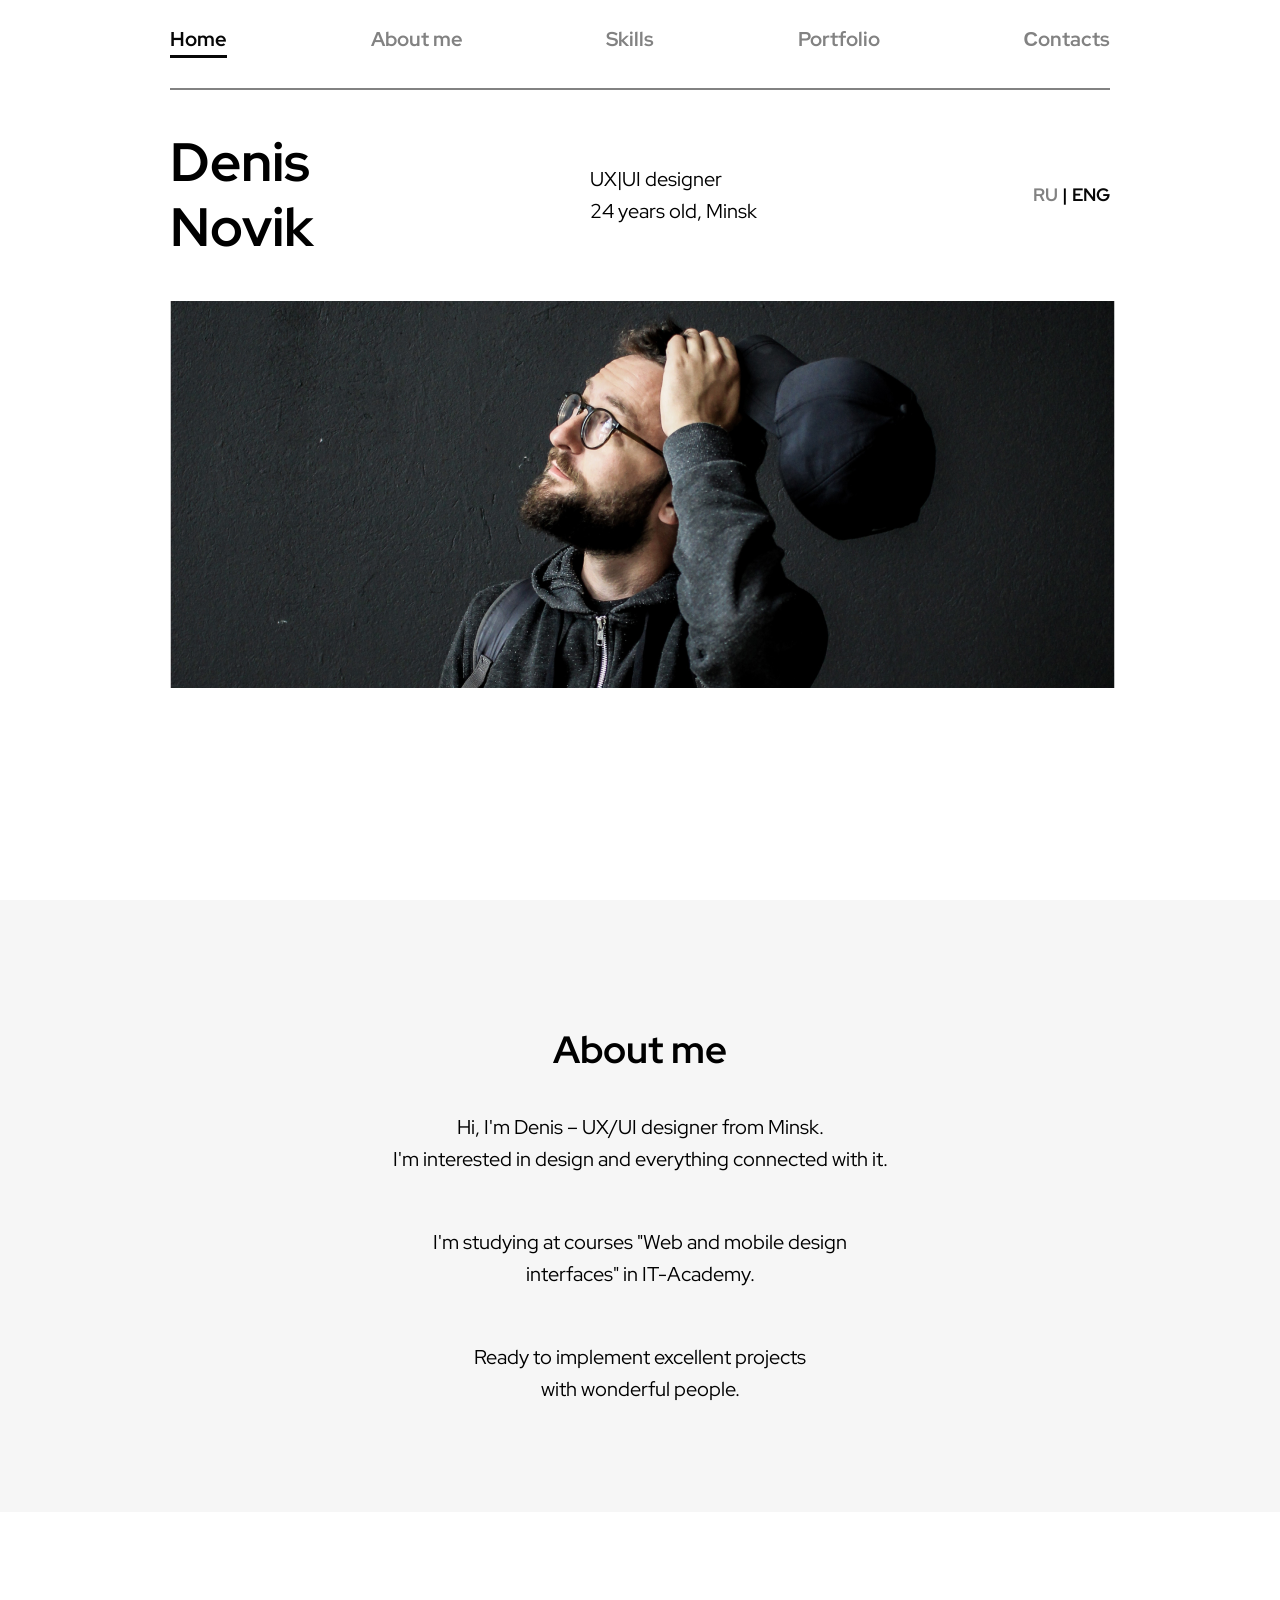
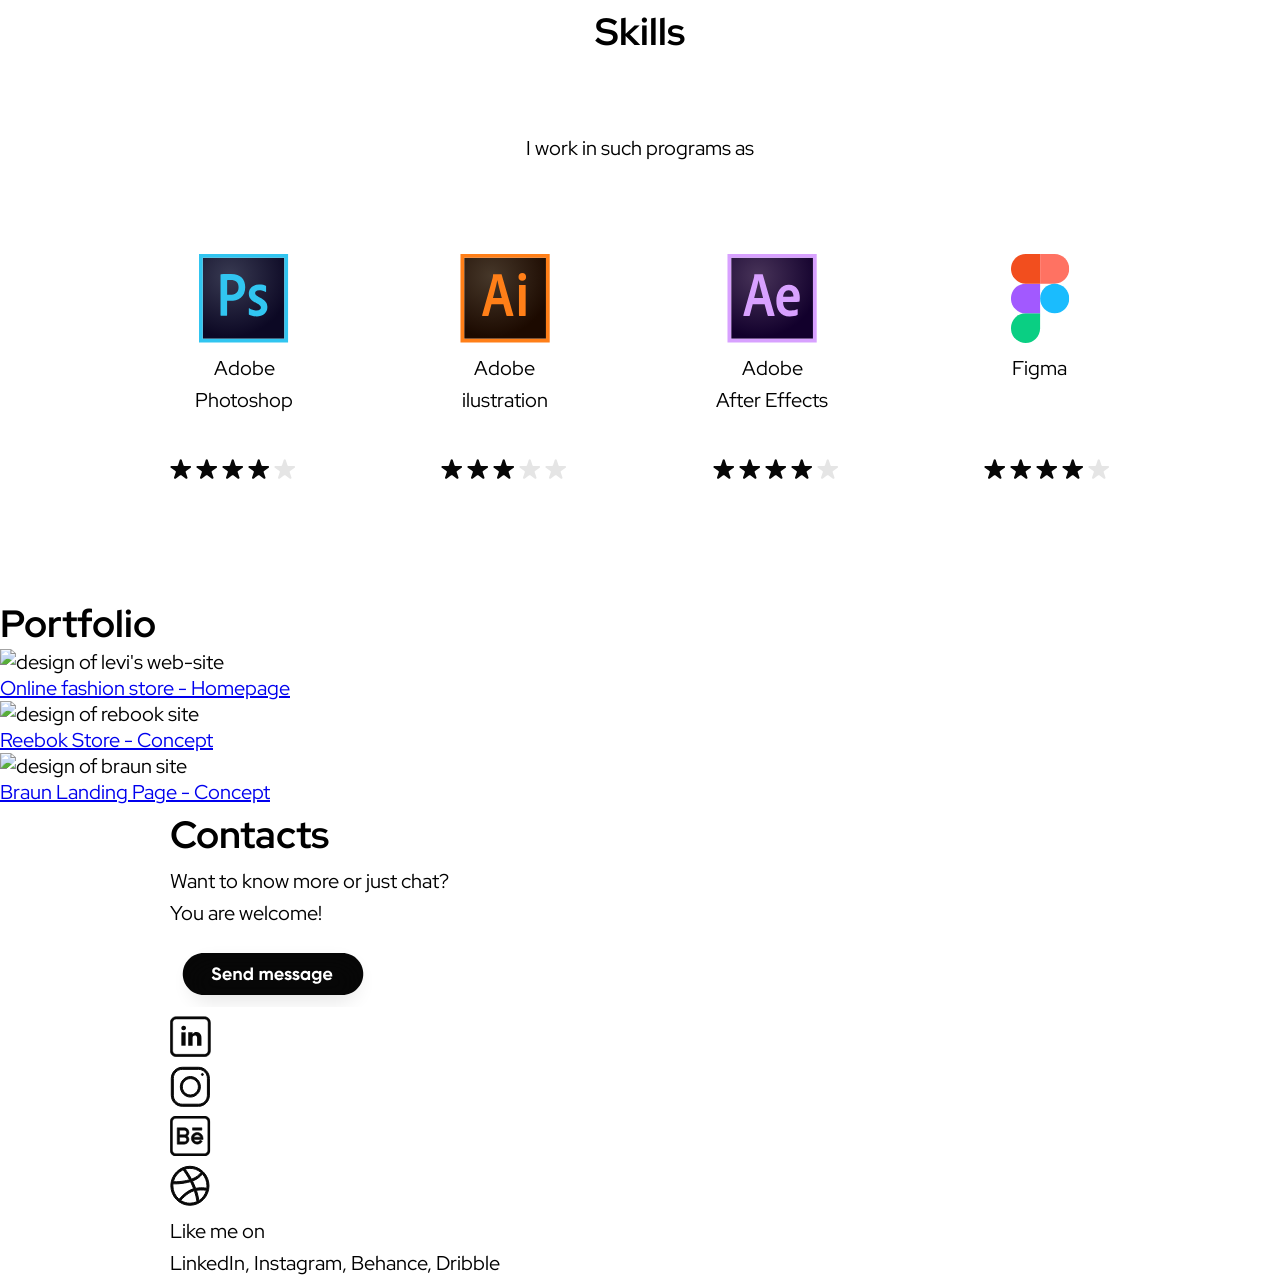
==== commit 54fd9059: "beta" ====
--- a/index.html
+++ b/index.html
@@ -11,6 +11,8 @@
     <link href="https://fonts.googleapis.com/css2?family=Red+Hat+Display:wght@500;700&display=swap" rel="stylesheet">
     <link rel="stylesheet" href="styles/main/about-me/about-me.css">
     <link rel="stylesheet" href="styles/main/skills/skills.css">
+    <link rel="stylesheet" href="styles/main/portfolio/portfolio.css">
+    <link rel="stylesheet" href="styles/main/contacts/contacts.css">
 </head>
 <body>
     <header class="header">
@@ -20,8 +22,8 @@
                         <a href="#" class=" nav__link nav__link_active"><strong>Home</strong></a>
                         <a href="#about-me" class=" nav__link "><strong>About me</strong></a>
                         <a href="#skills" class=" nav__link "><strong>Skills</strong></a>
-                        <a href="#" class=" nav__link "><strong>Portfolio</strong></a>
-                        <a href="#" class=" nav__link "><strong>Сontacts</strong></a>
+                        <a href="#portfolio" class=" nav__link "><strong>Portfolio</strong></a>
+                        <a href="#contacts" class=" nav__link "><strong>Сontacts</strong></a>
                     </nav>   
                     </div>
                 </div>
@@ -80,7 +82,7 @@
                                 </radialGradient>
                                 </defs>
                         </svg>
-                        <figcaption class="signature signature_AP">Adobe<br>Photoshop</figcaption>
+                        <figcaption class="Skills_signature signature_AP">Adobe<br>Photoshop</figcaption>
                     </figure>
                         <figure class="Skills__app-list_inner">
                             <svg class="AI-swg" width="90" height="89" viewBox="0 0 90 89" fill="none" xmlns="http://www.w3.org/2000/svg">
@@ -93,7 +95,7 @@
                                 </radialGradient>
                                 </defs>
                             </svg>
-                            <figcaption class="signature signature_AI">Adobe<br>ilustration</figcaption>
+                            <figcaption class="Skills_signature signature_AI">Adobe<br>ilustration</figcaption>
                         </figure>
                         <figure class="Skills__app-list_inner">
                             <svg class="AAE-swg" width="90" height="89" viewBox="0 0 90 89" fill="none" xmlns="http://www.w3.org/2000/svg">
@@ -106,7 +108,7 @@
                                 </radialGradient>
                                 </defs>
                             </svg>
-                            <figcaption class="signature signature_AAE">Adobe<br>After Effects</figcaption>
+                            <figcaption class="Skills_signature signature_AAE">Adobe<br>After Effects</figcaption>
                         </figure>
                         <figure class="Skills__app-list_inner">
                             <svg class="Fi_swg" width="90" height="89" viewBox="0 0 59 89" fill="none" xmlns="http://www.w3.org/2000/svg">
@@ -123,7 +125,7 @@
                                 </clipPath>
                                 </defs>
                             </svg> 
-                            <figcaption class="signature signature_Fi">Figma</figcaption>
+                            <figcaption class="Skills_signature signature_Fi">Figma</figcaption>
                         </figure>    
                     </div>
                     <div class="Skills__rating">
@@ -200,7 +202,108 @@
                 </div>
             </div>
         </section>
+        <section id="portfolio" class="main__inner main__inner_portfolio">
+            <div class="continer">
+                <div class="portfolio">
+                    <h2 class="portfolio__header">Portfolio</h2>
+                    <div class="portfolio__example_1">
+                        <figure class="portfolio__exp-1_img">
+                            <img src="img/main/levi's.png" alt="design of levi's web-site">
+                            <figcaption class="portfolio_signature"><a class="design-link" href="#">Online fashion store - Homepage</a></figcaption>
+                        </figure>
+                    </div>
+                    <div class="portfolio__example_2">
+                        <figure class="portfolio__exp-2_img">
+                            <img src="img/main/reebok_web.png" alt="design of rebook site">
+                            <figcaption class="portfolio_signature"><a class="design-link" href="#">Reebok Store - Concept</a></figcaption>
+                        </figure>
+                    </div>
+                    <div class="portfolio__example_3">
+                        <figure class="portfolio__exp-3_img">
+                            <img src="img/main/braun_web.png" alt="design of braun site">
+                            <figcaption class="portfolio_signature"><a class="design-link" href="#">Braun Landing Page - Concept</a></figcaption>
+                        </figure>
+                    </div>
+                </div>
+            </div>
+        </section>
     </main>
+    <footer id="contacts" class="footer__contacts">
+        <div class="container">
+            <div class="contacts">
+                <h2 class="contacts__header">Contacts</h2>
+                <p class="contacts__text">Want to know more or just chat?<br>You are welcome!</p>
+                <div class="contacts__email-link">
+                    <a class="contacts__email-link_a">
+                    <svg width="208" height="78" viewBox="0 0 208 50" fill="none" xmlns="http://www.w3.org/2000/svg">
+                        <path fill-rule="evenodd" clip-rule="evenodd" d="M193.257 31C193.257 42.55 183.84 52 172.329 52H33.6848C22.1747 52 12.7573 42.55 12.7573 31V31C12.7573 19.45 22.1747 10 33.6848 10H172.329C183.97 10 193.257 19.45 193.257 31V31V31Z" fill="#070707"/>
+                        <g opacity="0.1" filter="url(#filter0_f_170_12)">
+                        <path fill-rule="evenodd" clip-rule="evenodd" d="M187.24 39C187.24 49.45 178.555 58 167.941 58H40.0793C29.4645 58 20.7795 49.45 20.7795 39V39C20.7795 28.55 29.4645 20 40.0793 20H167.941C178.676 20 187.24 28.55 187.24 39V39V39Z" fill="#070707"/>
+                        </g>
+                        <path d="M46.6035 37.252C45.3555 37.252 44.3055 36.976 43.4535 36.424C42.6015 35.86 42.0015 35.098 41.6535 34.138L43.7775 32.896C44.2695 34.18 45.2355 34.822 46.6755 34.822C47.3715 34.822 47.8815 34.696 48.2055 34.444C48.5295 34.192 48.6915 33.874 48.6915 33.49C48.6915 33.046 48.4935 32.704 48.0975 32.464C47.7015 32.212 46.9935 31.942 45.9735 31.654C45.4095 31.486 44.9295 31.318 44.5335 31.15C44.1495 30.982 43.7595 30.76 43.3635 30.484C42.9795 30.196 42.6855 29.836 42.4815 29.404C42.2775 28.972 42.1755 28.468 42.1755 27.892C42.1755 26.752 42.5775 25.846 43.3815 25.174C44.1975 24.49 45.1755 24.148 46.3155 24.148C47.3355 24.148 48.2295 24.4 48.9975 24.904C49.7775 25.396 50.3835 26.086 50.8155 26.974L48.7275 28.18C48.2235 27.1 47.4195 26.56 46.3155 26.56C45.7995 26.56 45.3915 26.68 45.0915 26.92C44.8035 27.148 44.6595 27.448 44.6595 27.82C44.6595 28.216 44.8215 28.54 45.1455 28.792C45.4815 29.032 46.1175 29.296 47.0535 29.584C47.4375 29.704 47.7255 29.8 47.9175 29.872C48.1215 29.932 48.3915 30.034 48.7275 30.178C49.0755 30.31 49.3395 30.436 49.5195 30.556C49.7115 30.676 49.9275 30.838 50.1675 31.042C50.4075 31.246 50.5875 31.456 50.7075 31.672C50.8395 31.888 50.9475 32.152 51.0315 32.464C51.1275 32.764 51.1755 33.094 51.1755 33.454C51.1755 34.618 50.7495 35.542 49.8975 36.226C49.0575 36.91 47.9595 37.252 46.6035 37.252ZM54.8957 33.454C55.2077 34.582 56.0537 35.146 57.4337 35.146C58.3217 35.146 58.9937 34.846 59.4497 34.246L61.3217 35.326C60.4337 36.61 59.1257 37.252 57.3977 37.252C55.9097 37.252 54.7157 36.802 53.8157 35.902C52.9157 35.002 52.4657 33.868 52.4657 32.5C52.4657 31.144 52.9097 30.016 53.7977 29.116C54.6857 28.204 55.8257 27.748 57.2177 27.748C58.5377 27.748 59.6237 28.204 60.4757 29.116C61.3397 30.028 61.7717 31.156 61.7717 32.5C61.7717 32.8 61.7417 33.118 61.6817 33.454H54.8957ZM54.8597 31.654H59.4497C59.3177 31.042 59.0417 30.586 58.6217 30.286C58.2137 29.986 57.7457 29.836 57.2177 29.836C56.5937 29.836 56.0777 29.998 55.6697 30.322C55.2617 30.634 54.9917 31.078 54.8597 31.654ZM68.3967 27.748C69.3807 27.748 70.1907 28.078 70.8267 28.738C71.4747 29.398 71.7987 30.31 71.7987 31.474V37H69.4767V31.762C69.4767 31.162 69.3147 30.706 68.9907 30.394C68.6667 30.07 68.2347 29.908 67.6947 29.908C67.0947 29.908 66.6147 30.094 66.2547 30.466C65.8947 30.838 65.7147 31.396 65.7147 32.14V37H63.3927V28H65.7147V29.008C66.2787 28.168 67.1727 27.748 68.3967 27.748ZM80.6034 24.4H82.9254V37H80.6034V35.938C79.9194 36.814 78.9474 37.252 77.6874 37.252C76.4754 37.252 75.4374 36.796 74.5734 35.884C73.7214 34.96 73.2954 33.832 73.2954 32.5C73.2954 31.168 73.7214 30.046 74.5734 29.134C75.4374 28.21 76.4754 27.748 77.6874 27.748C78.9474 27.748 79.9194 28.186 80.6034 29.062V24.4ZM76.3194 34.336C76.7994 34.804 77.3994 35.038 78.1194 35.038C78.8394 35.038 79.4334 34.804 79.9014 34.336C80.3694 33.856 80.6034 33.244 80.6034 32.5C80.6034 31.756 80.3694 31.15 79.9014 30.682C79.4334 30.202 78.8394 29.962 78.1194 29.962C77.3994 29.962 76.7994 30.202 76.3194 30.682C75.8514 31.15 75.6174 31.756 75.6174 32.5C75.6174 33.244 75.8514 33.856 76.3194 34.336ZM99.503 27.748C100.535 27.748 101.357 28.084 101.969 28.756C102.593 29.428 102.905 30.328 102.905 31.456V37H100.583V31.618C100.583 31.078 100.451 30.658 100.187 30.358C99.923 30.058 99.551 29.908 99.0709 29.908C98.543 29.908 98.129 30.082 97.829 30.43C97.541 30.778 97.397 31.282 97.397 31.942V37H95.075V31.618C95.075 31.078 94.943 30.658 94.679 30.358C94.415 30.058 94.043 29.908 93.563 29.908C93.047 29.908 92.633 30.082 92.321 30.43C92.021 30.778 91.871 31.282 91.871 31.942V37H89.5489V28H91.871V28.954C92.411 28.15 93.245 27.748 94.373 27.748C95.477 27.748 96.293 28.18 96.821 29.044C97.421 28.18 98.315 27.748 99.503 27.748ZM106.839 33.454C107.151 34.582 107.997 35.146 109.377 35.146C110.265 35.146 110.937 34.846 111.393 34.246L113.265 35.326C112.377 36.61 111.069 37.252 109.341 37.252C107.853 37.252 106.659 36.802 105.759 35.902C104.859 35.002 104.409 33.868 104.409 32.5C104.409 31.144 104.853 30.016 105.741 29.116C106.629 28.204 107.769 27.748 109.161 27.748C110.481 27.748 111.567 28.204 112.419 29.116C113.283 30.028 113.715 31.156 113.715 32.5C113.715 32.8 113.685 33.118 113.625 33.454H106.839ZM106.803 31.654H111.393C111.261 31.042 110.985 30.586 110.565 30.286C110.157 29.986 109.689 29.836 109.161 29.836C108.537 29.836 108.021 29.998 107.613 30.322C107.205 30.634 106.935 31.078 106.803 31.654ZM117.127 30.556C117.127 30.796 117.283 30.994 117.595 31.15C117.919 31.294 118.309 31.426 118.765 31.546C119.221 31.654 119.677 31.798 120.133 31.978C120.589 32.146 120.973 32.434 121.285 32.842C121.609 33.25 121.771 33.76 121.771 34.372C121.771 35.296 121.423 36.01 120.727 36.514C120.043 37.006 119.185 37.252 118.153 37.252C116.305 37.252 115.045 36.538 114.373 35.11L116.389 33.976C116.653 34.756 117.241 35.146 118.153 35.146C118.981 35.146 119.395 34.888 119.395 34.372C119.395 34.132 119.233 33.94 118.909 33.796C118.597 33.64 118.213 33.502 117.757 33.382C117.301 33.262 116.845 33.112 116.389 32.932C115.933 32.752 115.543 32.47 115.219 32.086C114.907 31.69 114.751 31.198 114.751 30.61C114.751 29.722 115.075 29.026 115.723 28.522C116.383 28.006 117.199 27.748 118.171 27.748C118.903 27.748 119.569 27.916 120.169 28.252C120.769 28.576 121.243 29.044 121.591 29.656L119.611 30.736C119.323 30.124 118.843 29.818 118.171 29.818C117.871 29.818 117.619 29.884 117.415 30.016C117.223 30.148 117.127 30.328 117.127 30.556ZM124.931 30.556C124.931 30.796 125.087 30.994 125.399 31.15C125.723 31.294 126.113 31.426 126.569 31.546C127.025 31.654 127.481 31.798 127.937 31.978C128.393 32.146 128.777 32.434 129.089 32.842C129.413 33.25 129.575 33.76 129.575 34.372C129.575 35.296 129.227 36.01 128.531 36.514C127.847 37.006 126.989 37.252 125.957 37.252C124.109 37.252 122.849 36.538 122.177 35.11L124.193 33.976C124.457 34.756 125.045 35.146 125.957 35.146C126.785 35.146 127.199 34.888 127.199 34.372C127.199 34.132 127.037 33.94 126.713 33.796C126.401 33.64 126.017 33.502 125.561 33.382C125.105 33.262 124.649 33.112 124.193 32.932C123.737 32.752 123.347 32.47 123.023 32.086C122.711 31.69 122.555 31.198 122.555 30.61C122.555 29.722 122.879 29.026 123.527 28.522C124.187 28.006 125.003 27.748 125.975 27.748C126.707 27.748 127.373 27.916 127.973 28.252C128.573 28.576 129.047 29.044 129.395 29.656L127.415 30.736C127.127 30.124 126.647 29.818 125.975 29.818C125.675 29.818 125.423 29.884 125.219 30.016C125.027 30.148 124.931 30.328 124.931 30.556ZM137.785 28H140.107V37H137.785V35.938C137.089 36.814 136.111 37.252 134.851 37.252C133.651 37.252 132.619 36.796 131.755 35.884C130.903 34.96 130.477 33.832 130.477 32.5C130.477 31.168 130.903 30.046 131.755 29.134C132.619 28.21 133.651 27.748 134.851 27.748C136.111 27.748 137.089 28.186 137.785 29.062V28ZM133.501 34.336C133.969 34.804 134.563 35.038 135.283 35.038C136.003 35.038 136.597 34.804 137.065 34.336C137.545 33.856 137.785 33.244 137.785 32.5C137.785 31.756 137.545 31.15 137.065 30.682C136.597 30.202 136.003 29.962 135.283 29.962C134.563 29.962 133.969 30.202 133.501 30.682C133.033 31.15 132.799 31.756 132.799 32.5C132.799 33.244 133.033 33.856 133.501 34.336ZM149.107 28H151.375V36.568C151.375 37.96 150.913 39.022 149.989 39.754C149.077 40.486 147.973 40.852 146.677 40.852C145.705 40.852 144.847 40.666 144.103 40.294C143.371 39.922 142.807 39.376 142.411 38.656L144.391 37.522C144.847 38.362 145.633 38.782 146.749 38.782C147.481 38.782 148.057 38.59 148.477 38.206C148.897 37.822 149.107 37.276 149.107 36.568V35.596C148.423 36.508 147.463 36.964 146.227 36.964C144.955 36.964 143.887 36.52 143.023 35.632C142.171 34.732 141.745 33.64 141.745 32.356C141.745 31.084 142.177 29.998 143.041 29.098C143.905 28.198 144.967 27.748 146.227 27.748C147.463 27.748 148.423 28.204 149.107 29.116V28ZM144.769 34.138C145.249 34.594 145.855 34.822 146.587 34.822C147.319 34.822 147.919 34.594 148.387 34.138C148.867 33.67 149.107 33.076 149.107 32.356C149.107 31.648 148.867 31.066 148.387 30.61C147.919 30.142 147.319 29.908 146.587 29.908C145.855 29.908 145.249 30.142 144.769 30.61C144.301 31.066 144.067 31.648 144.067 32.356C144.067 33.076 144.301 33.67 144.769 34.138ZM155.443 33.454C155.755 34.582 156.601 35.146 157.981 35.146C158.869 35.146 159.541 34.846 159.997 34.246L161.869 35.326C160.981 36.61 159.673 37.252 157.945 37.252C156.457 37.252 155.263 36.802 154.363 35.902C153.463 35.002 153.013 33.868 153.013 32.5C153.013 31.144 153.457 30.016 154.345 29.116C155.233 28.204 156.373 27.748 157.765 27.748C159.085 27.748 160.171 28.204 161.023 29.116C161.887 30.028 162.319 31.156 162.319 32.5C162.319 32.8 162.289 33.118 162.229 33.454H155.443ZM155.407 31.654H159.997C159.865 31.042 159.589 30.586 159.169 30.286C158.761 29.986 158.293 29.836 157.765 29.836C157.141 29.836 156.625 29.998 156.217 30.322C155.809 30.634 155.539 31.078 155.407 31.654Z" fill="white"/>
+                        <defs>
+                        <filter id="filter0_f_170_12" x="0.779541" y="0" width="206.461" height="78" filterUnits="userSpaceOnUse" color-interpolation-filters="sRGB">
+                        <feFlood flood-opacity="0" result="BackgroundImageFix"/>
+                        <feBlend mode="normal" in="SourceGraphic" in2="BackgroundImageFix" result="shape"/>
+                        <feGaussianBlur stdDeviation="10" result="effect1_foregroundBlur_170_12"/>
+                        </filter>
+                        </defs>
+                    </svg>
+                    </a>
+                </div>
+                <div class="contacts__socials"></div>
+                    <div class="contacts__socials_swg-list">
+                    <figure class="LinkedIn">
+                        <a class="LinkedIn_link">
+                        <svg width="41" height="41" viewBox="0 0 41 41" fill="none" xmlns="http://www.w3.org/2000/svg">
+                            <path d="M34.5749 0.642578H6.17579C2.93143 0.642578 0.291992 3.27494 0.291992 6.51061V34.8336C0.291992 38.0693 2.93143 40.7017 6.17579 40.7017H34.5749C37.8193 40.7017 40.4587 38.0693 40.4587 34.8336V6.51061C40.4587 3.27494 37.8193 0.642578 34.5749 0.642578ZM38.1052 34.8336C38.1052 36.775 36.5215 38.3544 34.5749 38.3544H6.17579C4.22923 38.3544 2.64551 36.775 2.64551 34.8336V6.51061C2.64551 4.56927 4.22923 2.98979 6.17579 2.98979H34.5749C36.5215 2.98979 38.1052 4.56927 38.1052 6.51061V34.8336Z" fill="#070707" stroke="#070707" stroke-width="0.5"/>
+                            <mask id="path-2-inside-1_176_3" fill="white">
+                            <path d="M31.4199 29.6787C29.9833 29.6787 28.5569 29.6787 27.1084 29.6787C27.1084 29.6094 27.1084 29.5448 27.1084 29.4801C27.1084 27.1456 27.1081 24.8111 27.1087 22.4769C27.1087 21.98 27.0718 21.4893 26.947 21.0047C26.4316 19.0061 24.2058 19.1229 23.3203 20.0701C22.8753 20.5461 22.5845 21.0841 22.5723 21.7489C22.5695 21.9071 22.5603 22.0656 22.5603 22.2237C22.5593 24.6398 22.5597 27.0561 22.5597 29.4721C22.5597 29.5374 22.5597 29.6027 22.5597 29.6775C21.1173 29.6775 19.6912 29.6775 18.2559 29.6775C18.2559 25.2222 18.2559 20.7714 18.2559 16.3124C19.6887 16.3124 21.1148 16.3124 22.5575 16.3124C22.5575 16.916 22.5575 17.5106 22.5575 18.1053C22.5689 18.1102 22.5802 18.1154 22.5919 18.1203C22.6227 18.0786 22.654 18.0375 22.6844 17.9955C23.1156 17.3966 23.6111 16.8657 24.2694 16.5067C25.0046 16.1055 25.7988 15.9709 26.6252 15.9948C27.5202 16.0209 28.3694 16.2223 29.1347 16.7038C30.1158 17.3212 30.7136 18.2245 31.0637 19.3081C31.3366 20.1525 31.426 21.0237 31.4269 21.9059C31.4291 24.4445 31.4279 26.9834 31.4276 29.5221C31.4276 29.5717 31.4229 29.6214 31.4199 29.6787Z"/>
+                            </mask>
+                            <path d="M31.4199 29.6787C29.9833 29.6787 28.5569 29.6787 27.1084 29.6787C27.1084 29.6094 27.1084 29.5448 27.1084 29.4801C27.1084 27.1456 27.1081 24.8111 27.1087 22.4769C27.1087 21.98 27.0718 21.4893 26.947 21.0047C26.4316 19.0061 24.2058 19.1229 23.3203 20.0701C22.8753 20.5461 22.5845 21.0841 22.5723 21.7489C22.5695 21.9071 22.5603 22.0656 22.5603 22.2237C22.5593 24.6398 22.5597 27.0561 22.5597 29.4721C22.5597 29.5374 22.5597 29.6027 22.5597 29.6775C21.1173 29.6775 19.6912 29.6775 18.2559 29.6775C18.2559 25.2222 18.2559 20.7714 18.2559 16.3124C19.6887 16.3124 21.1148 16.3124 22.5575 16.3124C22.5575 16.916 22.5575 17.5106 22.5575 18.1053C22.5689 18.1102 22.5802 18.1154 22.5919 18.1203C22.6227 18.0786 22.654 18.0375 22.6844 17.9955C23.1156 17.3966 23.6111 16.8657 24.2694 16.5067C25.0046 16.1055 25.7988 15.9709 26.6252 15.9948C27.5202 16.0209 28.3694 16.2223 29.1347 16.7038C30.1158 17.3212 30.7136 18.2245 31.0637 19.3081C31.3366 20.1525 31.426 21.0237 31.4269 21.9059C31.4291 24.4445 31.4279 26.9834 31.4276 29.5221C31.4276 29.5717 31.4229 29.6214 31.4199 29.6787Z" fill="#070707"/>
+                            <path d="M31.4199 29.6787V29.7093H31.4489L31.4504 29.6804L31.4199 29.6787ZM27.1084 29.6787H27.0778V29.7093H27.1084V29.6787ZM27.1087 22.4769L27.1393 22.4769V22.4769H27.1087ZM26.947 21.0047L26.9767 20.9971L26.9767 20.997L26.947 21.0047ZM23.3203 20.0701L23.3427 20.091L23.3427 20.091L23.3203 20.0701ZM22.5723 21.7489L22.5417 21.7484L22.5417 21.7484L22.5723 21.7489ZM22.5603 22.2237L22.5909 22.2237V22.2237H22.5603ZM22.5597 29.6775V29.7081H22.5903V29.6775H22.5597ZM18.2559 29.6775H18.2253V29.7081H18.2559V29.6775ZM18.2559 16.3124V16.2818H18.2253V16.3124H18.2559ZM22.5575 16.3124H22.5881V16.2818H22.5575V16.3124ZM22.5575 18.1053H22.5269V18.1254L22.5454 18.1334L22.5575 18.1053ZM22.5919 18.1203L22.5801 18.1485L22.6023 18.1578L22.6166 18.1385L22.5919 18.1203ZM22.6844 17.9955L22.7092 18.0135L22.7093 18.0134L22.6844 17.9955ZM24.2694 16.5067L24.2841 16.5336L24.2841 16.5336L24.2694 16.5067ZM26.6252 15.9948L26.6261 15.9643L26.6261 15.9643L26.6252 15.9948ZM29.1347 16.7038L29.151 16.6779L29.151 16.6779L29.1347 16.7038ZM31.0637 19.3081L31.0345 19.3175L31.0345 19.3175L31.0637 19.3081ZM31.4269 21.9059L31.4576 21.9058V21.9058L31.4269 21.9059ZM31.4276 29.5221L31.397 29.5221V29.5221H31.4276ZM31.4199 29.6481C31.4171 29.6481 31.4143 29.6481 31.4115 29.6481C31.4087 29.6481 31.4058 29.6481 31.403 29.6481C31.4002 29.6481 31.3974 29.6481 31.3946 29.6481C31.3918 29.6481 31.389 29.6481 31.3862 29.6481C31.3834 29.6481 31.3806 29.6481 31.3778 29.6481C31.375 29.6481 31.3722 29.6481 31.3694 29.6481C31.3666 29.6481 31.3638 29.6481 31.361 29.6481C31.3582 29.6481 31.3553 29.6481 31.3525 29.6481C31.3497 29.6481 31.3469 29.6481 31.3441 29.6481C31.3413 29.6481 31.3385 29.6481 31.3357 29.6481C31.3329 29.6481 31.3301 29.6481 31.3273 29.6481C31.3245 29.6481 31.3217 29.6481 31.3189 29.6481C31.3161 29.6481 31.3133 29.6481 31.3105 29.6481C31.3077 29.6481 31.3049 29.6481 31.3021 29.6481C31.2993 29.6481 31.2964 29.6481 31.2936 29.6481C31.2908 29.6481 31.288 29.6481 31.2852 29.6481C31.2824 29.6481 31.2796 29.6481 31.2768 29.6481C31.274 29.6481 31.2712 29.6481 31.2684 29.6481C31.2656 29.6481 31.2628 29.6481 31.26 29.6481C31.2572 29.6481 31.2544 29.6481 31.2516 29.6481C31.2488 29.6481 31.246 29.6481 31.2432 29.6481C31.2404 29.6481 31.2376 29.6481 31.2347 29.6481C31.2319 29.6481 31.2291 29.6481 31.2263 29.6481C31.2235 29.6481 31.2207 29.6481 31.2179 29.6481C31.2151 29.6481 31.2123 29.6481 31.2095 29.6481C31.2067 29.6481 31.2039 29.6481 31.2011 29.6481C31.1983 29.6481 31.1955 29.6481 31.1927 29.6481C31.1899 29.6481 31.1871 29.6481 31.1843 29.6481C31.1815 29.6481 31.1787 29.6481 31.1759 29.6481C31.1731 29.6481 31.1703 29.6481 31.1675 29.6481C31.1647 29.6481 31.1618 29.6481 31.159 29.6481C31.1562 29.6481 31.1534 29.6481 31.1506 29.6481C31.1478 29.6481 31.145 29.6481 31.1422 29.6481C31.1394 29.6481 31.1366 29.6481 31.1338 29.6481C31.131 29.6481 31.1282 29.6481 31.1254 29.6481C31.1226 29.6481 31.1198 29.6481 31.117 29.6481C31.1142 29.6481 31.1114 29.6481 31.1086 29.6481C31.1058 29.6481 31.103 29.6481 31.1002 29.6481C31.0974 29.6481 31.0946 29.6481 31.0918 29.6481C31.089 29.6481 31.0862 29.6481 31.0834 29.6481C31.0806 29.6481 31.0777 29.6481 31.0749 29.6481C31.0721 29.6481 31.0693 29.6481 31.0665 29.6481C31.0637 29.6481 31.0609 29.6481 31.0581 29.6481C31.0553 29.6481 31.0525 29.6481 31.0497 29.6481C31.0469 29.6481 31.0441 29.6481 31.0413 29.6481C31.0385 29.6481 31.0357 29.6481 31.0329 29.6481C31.0301 29.6481 31.0273 29.6481 31.0245 29.6481C31.0217 29.6481 31.0189 29.6481 31.0161 29.6481C31.0133 29.6481 31.0105 29.6481 31.0077 29.6481C31.0049 29.6481 31.0021 29.6481 30.9993 29.6481C30.9965 29.6481 30.9937 29.6481 30.9909 29.6481C30.9881 29.6481 30.9853 29.6481 30.9825 29.6481C30.9797 29.6481 30.9769 29.6481 30.9741 29.6481C30.9712 29.6481 30.9684 29.6481 30.9656 29.6481C30.9628 29.6481 30.96 29.6481 30.9572 29.6481C30.9544 29.6481 30.9516 29.6481 30.9488 29.6481C30.946 29.6481 30.9432 29.6481 30.9404 29.6481C30.9376 29.6481 30.9348 29.6481 30.932 29.6481C30.9292 29.6481 30.9264 29.6481 30.9236 29.6481C30.9208 29.6481 30.918 29.6481 30.9152 29.6481C30.9124 29.6481 30.9096 29.6481 30.9068 29.6481C30.904 29.6481 30.9012 29.6481 30.8984 29.6481C30.8956 29.6481 30.8928 29.6481 30.89 29.6481C30.8872 29.6481 30.8844 29.6481 30.8816 29.6481C30.8788 29.6481 30.876 29.6481 30.8732 29.6481C30.8704 29.6481 30.8676 29.6481 30.8648 29.6481C30.862 29.6481 30.8592 29.6481 30.8564 29.6481C30.8536 29.6481 30.8508 29.6481 30.848 29.6481C30.8452 29.6481 30.8424 29.6481 30.8396 29.6481C30.8368 29.6481 30.834 29.6481 30.8312 29.6481C30.8284 29.6481 30.8256 29.6481 30.8227 29.6481C30.8199 29.6481 30.8171 29.6481 30.8143 29.6481C30.8115 29.6481 30.8087 29.6481 30.8059 29.6481C30.8031 29.6481 30.8003 29.6481 30.7975 29.6481C30.7947 29.6481 30.7919 29.6481 30.7891 29.6481C30.7863 29.6481 30.7835 29.6481 30.7807 29.6481C30.7779 29.6481 30.7751 29.6481 30.7723 29.6481C30.7695 29.6481 30.7667 29.6481 30.7639 29.6481C30.7611 29.6481 30.7583 29.6481 30.7555 29.6481C30.7527 29.6481 30.7499 29.6481 30.7471 29.6481C30.7443 29.6481 30.7415 29.6481 30.7387 29.6481C30.7359 29.6481 30.7331 29.6481 30.7303 29.6481C30.7275 29.6481 30.7247 29.6481 30.7219 29.6481C30.7191 29.6481 30.7163 29.6481 30.7135 29.6481C30.7107 29.6481 30.7079 29.6481 30.7051 29.6481C30.7023 29.6481 30.6995 29.6481 30.6967 29.6481C30.6939 29.6481 30.6911 29.6481 30.6883 29.6481C30.6855 29.6481 30.6827 29.6481 30.6799 29.6481C30.6771 29.6481 30.6743 29.6481 30.6715 29.6481C30.6687 29.6481 30.6659 29.6481 30.6631 29.6481C30.6603 29.6481 30.6575 29.6481 30.6547 29.6481C30.6519 29.6481 30.6491 29.6481 30.6463 29.6481C30.6435 29.6481 30.6407 29.6481 30.6379 29.6481C30.6351 29.6481 30.6323 29.6481 30.6295 29.6481C30.6267 29.6481 30.6239 29.6481 30.6211 29.6481C30.6183 29.6481 30.6155 29.6481 30.6127 29.6481C30.6099 29.6481 30.6071 29.6481 30.6043 29.6481C30.6015 29.6481 30.5987 29.6481 30.5959 29.6481C30.5931 29.6481 30.5903 29.6481 30.5875 29.6481C30.5847 29.6481 30.5819 29.6481 30.5791 29.6481C30.5763 29.6481 30.5735 29.6481 30.5707 29.6481C30.5679 29.6481 30.5651 29.6481 30.5623 29.6481C30.5595 29.6481 30.5567 29.6481 30.5539 29.6481C30.5511 29.6481 30.5483 29.6481 30.5455 29.6481C30.5427 29.6481 30.5399 29.6481 30.5371 29.6481C30.5343 29.6481 30.5315 29.6481 30.5287 29.6481C30.5259 29.6481 30.5231 29.6481 30.5203 29.6481C30.5175 29.6481 30.5147 29.6481 30.5119 29.6481C30.5091 29.6481 30.5063 29.6481 30.5035 29.6481C30.5007 29.6481 30.4979 29.6481 30.4951 29.6481C30.4923 29.6481 30.4895 29.6481 30.4867 29.6481C30.4839 29.6481 30.4811 29.6481 30.4783 29.6481C30.4755 29.6481 30.4727 29.6481 30.4699 29.6481C30.4671 29.6481 30.4643 29.6481 30.4615 29.6481C30.4587 29.6481 30.4559 29.6481 30.4531 29.6481C30.4503 29.6481 30.4475 29.6481 30.4447 29.6481C30.4419 29.6481 30.4391 29.6481 30.4363 29.6481C30.4335 29.6481 30.4307 29.6481 30.4279 29.6481C30.4251 29.6481 30.4223 29.6481 30.4195 29.6481C30.4167 29.6481 30.4139 29.6481 30.4111 29.6481C30.4083 29.6481 30.4055 29.6481 30.4027 29.6481C30.3999 29.6481 30.3971 29.6481 30.3943 29.6481C30.3915 29.6481 30.3887 29.6481 30.3859 29.6481C30.3831 29.6481 30.3803 29.6481 30.3775 29.6481C30.3747 29.6481 30.3719 29.6481 30.3691 29.6481C30.3663 29.6481 30.3635 29.6481 30.3607 29.6481C30.3579 29.6481 30.3551 29.6481 30.3523 29.6481C30.3495 29.6481 30.3467 29.6481 30.3439 29.6481C30.3411 29.6481 30.3383 29.6481 30.3355 29.6481C30.3327 29.6481 30.3299 29.6481 30.3271 29.6481C30.3243 29.6481 30.3215 29.6481 30.3187 29.6481C30.3159 29.6481 30.3131 29.6481 30.3103 29.6481C30.3075 29.6481 30.3047 29.6481 30.3019 29.6481C30.2991 29.6481 30.2963 29.6481 30.2935 29.6481C30.2907 29.6481 30.2879 29.6481 30.2851 29.6481C30.2823 29.6481 30.2795 29.6481 30.2767 29.6481C30.2739 29.6481 30.2711 29.6481 30.2683 29.6481C30.2655 29.6481 30.2627 29.6481 30.2599 29.6481C30.2571 29.6481 30.2543 29.6481 30.2515 29.6481C30.2487 29.6481 30.2459 29.6481 30.2431 29.6481C30.2403 29.6481 30.2375 29.6481 30.2347 29.6481C30.2319 29.6481 30.2291 29.6481 30.2263 29.6481C30.2235 29.6481 30.2207 29.6481 30.2179 29.6481C30.2151 29.6481 30.2123 29.6481 30.2095 29.6481C30.2067 29.6481 30.2039 29.6481 30.2011 29.6481C30.1983 29.6481 30.1955 29.6481 30.1927 29.6481C30.1899 29.6481 30.1871 29.6481 30.1843 29.6481C30.1815 29.6481 30.1787 29.6481 30.1759 29.6481C30.1731 29.6481 30.1703 29.6481 30.1675 29.6481C30.1647 29.6481 30.1619 29.6481 30.1591 29.6481C30.1563 29.6481 30.1535 29.6481 30.1507 29.6481C30.1479 29.6481 30.1451 29.6481 30.1423 29.6481C30.1395 29.6481 30.1367 29.6481 30.1339 29.6481C30.1311 29.6481 30.1283 29.6481 30.1255 29.6481C30.1227 29.6481 30.1199 29.6481 30.1171 29.6481C30.1143 29.6481 30.1115 29.6481 30.1087 29.6481C30.1059 29.6481 30.1031 29.6481 30.1003 29.6481C30.0975 29.6481 30.0947 29.6481 30.0919 29.6481C30.0891 29.6481 30.0863 29.6481 30.0835 29.6481C30.0807 29.6481 30.0779 29.6481 30.0751 29.6481C30.0723 29.6481 30.0695 29.6481 30.0667 29.6481C30.0639 29.6481 30.0611 29.6481 30.0583 29.6481C30.0555 29.6481 30.0527 29.6481 30.0499 29.6481C30.0471 29.6481 30.0443 29.6481 30.0415 29.6481C30.0387 29.6481 30.0359 29.6481 30.0331 29.6481C30.0303 29.6481 30.0275 29.6481 30.0247 29.6481C30.0219 29.6481 30.0191 29.6481 30.0163 29.6481C30.0135 29.6481 30.0107 29.6481 30.0079 29.6481C30.0051 29.6481 30.0023 29.6481 29.9995 29.6481C29.9967 29.6481 29.9939 29.6481 29.9911 29.6481C29.9883 29.6481 29.9855 29.6481 29.9827 29.6481C29.9799 29.6481 29.9771 29.6481 29.9743 29.6481C29.9715 29.6481 29.9687 29.6481 29.9659 29.6481C29.9631 29.6481 29.9603 29.6481 29.9575 29.6481C29.9547 29.6481 29.9519 29.6481 29.9491 29.6481C29.9463 29.6481 29.9435 29.6481 29.9407 29.6481C29.9379 29.6481 29.9351 29.6481 29.9323 29.6481C29.9295 29.6481 29.9267 29.6481 29.9239 29.6481C29.9211 29.6481 29.9183 29.6481 29.9155 29.6481C29.9127 29.6481 29.9099 29.6481 29.9071 29.6481C29.9043 29.6481 29.9015 29.6481 29.8987 29.6481C29.8959 29.6481 29.8931 29.6481 29.8903 29.6481C29.8875 29.6481 29.8847 29.6481 29.8819 29.6481C29.8791 29.6481 29.8763 29.6481 29.8735 29.6481C29.8707 29.6481 29.8679 29.6481 29.8651 29.6481C29.8623 29.6481 29.8595 29.6481 29.8567 29.6481C29.8539 29.6481 29.8511 29.6481 29.8483 29.6481C29.8455 29.6481 29.8427 29.6481 29.8399 29.6481C29.8371 29.6481 29.8343 29.6481 29.8315 29.6481C29.8287 29.6481 29.8259 29.6481 29.8231 29.6481C29.8203 29.6481 29.8175 29.6481 29.8147 29.6481C29.8119 29.6481 29.8091 29.6481 29.8063 29.6481C29.8035 29.6481 29.8007 29.6481 29.7979 29.6481C29.7951 29.6481 29.7923 29.6481 29.7895 29.6481C29.7867 29.6481 29.7839 29.6481 29.7811 29.6481C29.7783 29.6481 29.7755 29.6481 29.7727 29.6481C29.7699 29.6481 29.7671 29.6481 29.7643 29.6481C29.7615 29.6481 29.7587 29.6481 29.7559 29.6481C29.7531 29.6481 29.7503 29.6481 29.7475 29.6481C29.7447 29.6481 29.7419 29.6481 29.7391 29.6481C29.7363 29.6481 29.7335 29.6481 29.7307 29.6481C29.7279 29.6481 29.7251 29.6481 29.7223 29.6481C29.7195 29.6481 29.7167 29.6481 29.7139 29.6481C29.7111 29.6481 29.7083 29.6481 29.7055 29.6481C29.7027 29.6481 29.6999 29.6481 29.6971 29.6481C29.6943 29.6481 29.6915 29.6481 29.6887 29.6481C29.6859 29.6481 29.6831 29.6481 29.6803 29.6481C29.6775 29.6481 29.6747 29.6481 29.6719 29.6481C29.6691 29.6481 29.6663 29.6481 29.6635 29.6481C29.6607 29.6481 29.6579 29.6481 29.6551 29.6481C29.6523 29.6481 29.6495 29.6481 29.6467 29.6481C29.6439 29.6481 29.6411 29.6481 29.6383 29.6481C29.6355 29.6481 29.6327 29.6481 29.6299 29.6481C29.6271 29.6481 29.6243 29.6481 29.6215 29.6481C29.6187 29.6481 29.6159 29.6481 29.6131 29.6481C29.6103 29.6481 29.6075 29.6481 29.6047 29.6481C29.6019 29.6481 29.5991 29.6481 29.5963 29.6481C29.5935 29.6481 29.5907 29.6481 29.5879 29.6481C29.5851 29.6481 29.5823 29.6481 29.5795 29.6481C29.5767 29.6481 29.5739 29.6481 29.5711 29.6481C29.5683 29.6481 29.5655 29.6481 29.5627 29.6481C29.5599 29.6481 29.5571 29.6481 29.5543 29.6481C29.5515 29.6481 29.5487 29.6481 29.5459 29.6481C29.5431 29.6481 29.5403 29.6481 29.5375 29.6481C29.5347 29.6481 29.5319 29.6481 29.5291 29.6481C29.5263 29.6481 29.5235 29.6481 29.5207 29.6481C29.5179 29.6481 29.5151 29.6481 29.5123 29.6481C29.5095 29.6481 29.5067 29.6481 29.5039 29.6481C29.5011 29.6481 29.4983 29.6481 29.4955 29.6481C29.4927 29.6481 29.4899 29.6481 29.4871 29.6481C29.4843 29.6481 29.4815 29.6481 29.4787 29.6481C29.4759 29.6481 29.4731 29.6481 29.4703 29.6481C29.4675 29.6481 29.4647 29.6481 29.4619 29.6481C29.4591 29.6481 29.4563 29.6481 29.4535 29.6481C29.4507 29.6481 29.4479 29.6481 29.4451 29.6481C29.4423 29.6481 29.4395 29.6481 29.4367 29.6481C29.4339 29.6481 29.4311 29.6481 29.4283 29.6481C29.4255 29.6481 29.4227 29.6481 29.4199 29.6481C29.4171 29.6481 29.4143 29.6481 29.4115 29.6481C29.4087 29.6481 29.4059 29.6481 29.4031 29.6481C29.4003 29.6481 29.3975 29.6481 29.3947 29.6481C29.3919 29.6481 29.3891 29.6481 29.3863 29.6481C29.3835 29.6481 29.3807 29.6481 29.3779 29.6481C29.3751 29.6481 29.3723 29.6481 29.3695 29.6481C29.3667 29.6481 29.3639 29.6481 29.3611 29.6481C29.3583 29.6481 29.3555 29.6481 29.3527 29.6481C29.3499 29.6481 29.3471 29.6481 29.3443 29.6481C29.3415 29.6481 29.3387 29.6481 29.3359 29.6481C29.3331 29.6481 29.3303 29.6481 29.3275 29.6481C29.3247 29.6481 29.3219 29.6481 29.3191 29.6481C29.3163 29.6481 29.3135 29.6481 29.3107 29.6481C29.3079 29.6481 29.3051 29.6481 29.3023 29.6481C29.2994 29.6481 29.2966 29.6481 29.2938 29.6481C29.291 29.6481 29.2882 29.6481 29.2854 29.6481C29.2826 29.6481 29.2798 29.6481 29.277 29.6481C29.2742 29.6481 29.2714 29.6481 29.2686 29.6481C29.2658 29.6481 29.263 29.6481 29.2602 29.6481C29.2574 29.6481 29.2546 29.6481 29.2518 29.6481C29.249 29.6481 29.2462 29.6481 29.2434 29.6481C29.2406 29.6481 29.2378 29.6481 29.235 29.6481C29.2322 29.6481 29.2294 29.6481 29.2266 29.6481C29.2238 29.6481 29.221 29.6481 29.2182 29.6481C29.2154 29.6481 29.2126 29.6481 29.2098 29.6481C29.207 29.6481 29.2042 29.6481 29.2014 29.6481C29.1986 29.6481 29.1958 29.6481 29.193 29.6481C29.1902 29.6481 29.1874 29.6481 29.1846 29.6481C29.1818 29.6481 29.179 29.6481 29.1762 29.6481C29.1734 29.6481 29.1706 29.6481 29.1678 29.6481C29.165 29.6481 29.1622 29.6481 29.1594 29.6481C29.1566 29.6481 29.1537 29.6481 29.1509 29.6481C29.1481 29.6481 29.1453 29.6481 29.1425 29.6481C29.1397 29.6481 29.1369 29.6481 29.1341 29.6481C29.1313 29.6481 29.1285 29.6481 29.1257 29.6481C29.1229 29.6481 29.1201 29.6481 29.1173 29.6481C29.1145 29.6481 29.1117 29.6481 29.1089 29.6481C29.1061 29.6481 29.1033 29.6481 29.1005 29.6481C29.0977 29.6481 29.0949 29.6481 29.0921 29.6481C29.0893 29.6481 29.0865 29.6481 29.0837 29.6481C29.0809 29.6481 29.0781 29.6481 29.0753 29.6481C29.0725 29.6481 29.0697 29.6481 29.0669 29.6481C29.0641 29.6481 29.0613 29.6481 29.0585 29.6481C29.0557 29.6481 29.0529 29.6481 29.05 29.6481C29.0472 29.6481 29.0444 29.6481 29.0416 29.6481C29.0388 29.6481 29.036 29.6481 29.0332 29.6481C29.0304 29.6481 29.0276 29.6481 29.0248 29.6481C29.022 29.6481 29.0192 29.6481 29.0164 29.6481C29.0136 29.6481 29.0108 29.6481 29.008 29.6481C29.0052 29.6481 29.0024 29.6481 28.9996 29.6481C28.9968 29.6481 28.994 29.6481 28.9912 29.6481C28.9884 29.6481 28.9856 29.6481 28.9828 29.6481C28.98 29.6481 28.9772 29.6481 28.9744 29.6481C28.9716 29.6481 28.9688 29.6481 28.9659 29.6481C28.9631 29.6481 28.9603 29.6481 28.9575 29.6481C28.9547 29.6481 28.9519 29.6481 28.9491 29.6481C28.9463 29.6481 28.9435 29.6481 28.9407 29.6481C28.9379 29.6481 28.9351 29.6481 28.9323 29.6481C28.9295 29.6481 28.9267 29.6481 28.9239 29.6481C28.9211 29.6481 28.9183 29.6481 28.9155 29.6481C28.9127 29.6481 28.9099 29.6481 28.9071 29.6481C28.9043 29.6481 28.9015 29.6481 28.8987 29.6481C28.8959 29.6481 28.893 29.6481 28.8902 29.6481C28.8874 29.6481 28.8846 29.6481 28.8818 29.6481C28.879 29.6481 28.8762 29.6481 28.8734 29.6481C28.8706 29.6481 28.8678 29.6481 28.865 29.6481C28.8622 29.6481 28.8594 29.6481 28.8566 29.6481C28.8538 29.6481 28.851 29.6481 28.8482 29.6481C28.8454 29.6481 28.8426 29.6481 28.8398 29.6481C28.837 29.6481 28.8342 29.6481 28.8313 29.6481C28.8285 29.6481 28.8257 29.6481 28.8229 29.6481C28.8201 29.6481 28.8173 29.6481 28.8145 29.6481C28.8117 29.6481 28.8089 29.6481 28.8061 29.6481C28.8033 29.6481 28.8005 29.6481 28.7977 29.6481C28.7949 29.6481 28.7921 29.6481 28.7893 29.6481C28.7865 29.6481 28.7837 29.6481 28.7809 29.6481C28.7781 29.6481 28.7752 29.6481 28.7724 29.6481C28.7696 29.6481 28.7668 29.6481 28.764 29.6481C28.7612 29.6481 28.7584 29.6481 28.7556 29.6481C28.7528 29.6481 28.75 29.6481 28.7472 29.6481C28.7444 29.6481 28.7416 29.6481 28.7388 29.6481C28.736 29.6481 28.7332 29.6481 28.7304 29.6481C28.7276 29.6481 28.7248 29.6481 28.7219 29.6481C28.7191 29.6481 28.7163 29.6481 28.7135 29.6481C28.7107 29.6481 28.7079 29.6481 28.7051 29.6481C28.7023 29.6481 28.6995 29.6481 28.6967 29.6481C28.6939 29.6481 28.6911 29.6481 28.6883 29.6481C28.6855 29.6481 28.6827 29.6481 28.6799 29.6481C28.6771 29.6481 28.6742 29.6481 28.6714 29.6481C28.6686 29.6481 28.6658 29.6481 28.663 29.6481C28.6602 29.6481 28.6574 29.6481 28.6546 29.6481C28.6518 29.6481 28.649 29.6481 28.6462 29.6481C28.6434 29.6481 28.6406 29.6481 28.6378 29.6481C28.635 29.6481 28.6321 29.6481 28.6293 29.6481C28.6265 29.6481 28.6237 29.6481 28.6209 29.6481C28.6181 29.6481 28.6153 29.6481 28.6125 29.6481C28.6097 29.6481 28.6069 29.6481 28.6041 29.6481C28.6013 29.6481 28.5985 29.6481 28.5957 29.6481C28.5929 29.6481 28.59 29.6481 28.5872 29.6481C28.5844 29.6481 28.5816 29.6481 28.5788 29.6481C28.576 29.6481 28.5732 29.6481 28.5704 29.6481C28.5676 29.6481 28.5648 29.6481 28.562 29.6481C28.5592 29.6481 28.5564 29.6481 28.5536 29.6481C28.5507 29.6481 28.5479 29.6481 28.5451 29.6481C28.5423 29.6481 28.5395 29.6481 28.5367 29.6481C28.5339 29.6481 28.5311 29.6481 28.5283 29.6481C28.5255 29.6481 28.5227 29.6481 28.5199 29.6481C28.5171 29.6481 28.5142 29.6481 28.5114 29.6481C28.5086 29.6481 28.5058 29.6481 28.503 29.6481C28.5002 29.6481 28.4974 29.6481 28.4946 29.6481C28.4918 29.6481 28.489 29.6481 28.4862 29.6481C28.4834 29.6481 28.4806 29.6481 28.4777 29.6481C28.4749 29.6481 28.4721 29.6481 28.4693 29.6481C28.4665 29.6481 28.4637 29.6481 28.4609 29.6481C28.4581 29.6481 28.4553 29.6481 28.4525 29.6481C28.4497 29.6481 28.4469 29.6481 28.444 29.6481C28.4412 29.6481 28.4384 29.6481 28.4356 29.6481C28.4328 29.6481 28.43 29.6481 28.4272 29.6481C28.4244 29.6481 28.4216 29.6481 28.4188 29.6481C28.416 29.6481 28.4132 29.6481 28.4103 29.6481C28.4075 29.6481 28.4047 29.6481 28.4019 29.6481C28.3991 29.6481 28.3963 29.6481 28.3935 29.6481C28.3907 29.6481 28.3879 29.6481 28.3851 29.6481C28.3823 29.6481 28.3794 29.6481 28.3766 29.6481C28.3738 29.6481 28.371 29.6481 28.3682 29.6481C28.3654 29.6481 28.3626 29.6481 28.3598 29.6481C28.357 29.6481 28.3542 29.6481 28.3513 29.6481C28.3485 29.6481 28.3457 29.6481 28.3429 29.6481C28.3401 29.6481 28.3373 29.6481 28.3345 29.6481C28.3317 29.6481 28.3289 29.6481 28.3261 29.6481C28.3233 29.6481 28.3204 29.6481 28.3176 29.6481C28.3148 29.6481 28.312 29.6481 28.3092 29.6481C28.3064 29.6481 28.3036 29.6481 28.3008 29.6481C28.298 29.6481 28.2952 29.6481 28.2923 29.6481C28.2895 29.6481 28.2867 29.6481 28.2839 29.6481C28.2811 29.6481 28.2783 29.6481 28.2755 29.6481C28.2727 29.6481 28.2699 29.6481 28.267 29.6481C28.2642 29.6481 28.2614 29.6481 28.2586 29.6481C28.2558 29.6481 28.253 29.6481 28.2502 29.6481C28.2474 29.6481 28.2446 29.6481 28.2418 29.6481C28.2389 29.6481 28.2361 29.6481 28.2333 29.6481C28.2305 29.6481 28.2277 29.6481 28.2249 29.6481C28.2221 29.6481 28.2193 29.6481 28.2165 29.6481C28.2136 29.6481 28.2108 29.6481 28.208 29.6481C28.2052 29.6481 28.2024 29.6481 28.1996 29.6481C28.1968 29.6481 28.194 29.6481 28.1912 29.6481C28.1883 29.6481 28.1855 29.6481 28.1827 29.6481C28.1799 29.6481 28.1771 29.6481 28.1743 29.6481C28.1715 29.6481 28.1687 29.6481 28.1658 29.6481C28.163 29.6481 28.1602 29.6481 28.1574 29.6481C28.1546 29.6481 28.1518 29.6481 28.149 29.6481C28.1462 29.6481 28.1434 29.6481 28.1405 29.6481C28.1377 29.6481 28.1349 29.6481 28.1321 29.6481C28.1293 29.6481 28.1265 29.6481 28.1237 29.6481C28.1209 29.6481 28.118 29.6481 28.1152 29.6481C28.1124 29.6481 28.1096 29.6481 28.1068 29.6481C28.104 29.6481 28.1012 29.6481 28.0984 29.6481C28.0955 29.6481 28.0927 29.6481 28.0899 29.6481C28.0871 29.6481 28.0843 29.6481 28.0815 29.6481C28.0787 29.6481 28.0758 29.6481 28.073 29.6481C28.0702 29.6481 28.0674 29.6481 28.0646 29.6481C28.0618 29.6481 28.059 29.6481 28.0562 29.6481C28.0533 29.6481 28.0505 29.6481 28.0477 29.6481C28.0449 29.6481 28.0421 29.6481 28.0393 29.6481C28.0365 29.6481 28.0337 29.6481 28.0308 29.6481C28.028 29.6481 28.0252 29.6481 28.0224 29.6481C28.0196 29.6481 28.0168 29.6481 28.014 29.6481C28.0111 29.6481 28.0083 29.6481 28.0055 29.6481C28.0027 29.6481 27.9999 29.6481 27.9971 29.6481C27.9943 29.6481 27.9914 29.6481 27.9886 29.6481C27.9858 29.6481 27.983 29.6481 27.9802 29.6481C27.9774 29.6481 27.9746 29.6481 27.9717 29.6481C27.9689 29.6481 27.9661 29.6481 27.9633 29.6481C27.9605 29.6481 27.9577 29.6481 27.9549 29.6481C27.952 29.6481 27.9492 29.6481 27.9464 29.6481C27.9436 29.6481 27.9408 29.6481 27.938 29.6481C27.9352 29.6481 27.9323 29.6481 27.9295 29.6481C27.9267 29.6481 27.9239 29.6481 27.9211 29.6481C27.9183 29.6481 27.9154 29.6481 27.9126 29.6481C27.9098 29.6481 27.907 29.6481 27.9042 29.6481C27.9014 29.6481 27.8986 29.6481 27.8957 29.6481C27.8929 29.6481 27.8901 29.6481 27.8873 29.6481C27.8845 29.6481 27.8817 29.6481 27.8788 29.6481C27.876 29.6481 27.8732 29.6481 27.8704 29.6481C27.8676 29.6481 27.8648 29.6481 27.8619 29.6481C27.8591 29.6481 27.8563 29.6481 27.8535 29.6481C27.8507 29.6481 27.8479 29.6481 27.8451 29.6481C27.8422 29.6481 27.8394 29.6481 27.8366 29.6481C27.8338 29.6481 27.831 29.6481 27.8282 29.6481C27.8253 29.6481 27.8225 29.6481 27.8197 29.6481C27.8169 29.6481 27.8141 29.6481 27.8113 29.6481C27.8084 29.6481 27.8056 29.6481 27.8028 29.6481C27.8 29.6481 27.7972 29.6481 27.7944 29.6481C27.7915 29.6481 27.7887 29.6481 27.7859 29.6481C27.7831 29.6481 27.7803 29.6481 27.7774 29.6481C27.7746 29.6481 27.7718 29.6481 27.769 29.6481C27.7662 29.6481 27.7634 29.6481 27.7605 29.6481C27.7577 29.6481 27.7549 29.6481 27.7521 29.6481C27.7493 29.6481 27.7465 29.6481 27.7436 29.6481C27.7408 29.6481 27.738 29.6481 27.7352 29.6481C27.7324 29.6481 27.7295 29.6481 27.7267 29.6481C27.7239 29.6481 27.7211 29.6481 27.7183 29.6481C27.7155 29.6481 27.7126 29.6481 27.7098 29.6481C27.707 29.6481 27.7042 29.6481 27.7014 29.6481C27.6985 29.6481 27.6957 29.6481 27.6929 29.6481C27.6901 29.6481 27.6873 29.6481 27.6845 29.6481C27.6816 29.6481 27.6788 29.6481 27.676 29.6481C27.6732 29.6481 27.6704 29.6481 27.6675 29.6481C27.6647 29.6481 27.6619 29.6481 27.6591 29.6481C27.6563 29.6481 27.6534 29.6481 27.6506 29.6481C27.6478 29.6481 27.645 29.6481 27.6422 29.6481C27.6393 29.6481 27.6365 29.6481 27.6337 29.6481C27.6309 29.6481 27.6281 29.6481 27.6252 29.6481C27.6224 29.6481 27.6196 29.6481 27.6168 29.6481C27.614 29.6481 27.6111 29.6481 27.6083 29.6481C27.6055 29.6481 27.6027 29.6481 27.5999 29.6481C27.597 29.6481 27.5942 29.6481 27.5914 29.6481C27.5886 29.6481 27.5858 29.6481 27.5829 29.6481C27.5801 29.6481 27.5773 29.6481 27.5745 29.6481C27.5717 29.6481 27.5688 29.6481 27.566 29.6481C27.5632 29.6481 27.5604 29.6481 27.5576 29.6481C27.5547 29.6481 27.5519 29.6481 27.5491 29.6481C27.5463 29.6481 27.5435 29.6481 27.5406 29.6481C27.5378 29.6481 27.535 29.6481 27.5322 29.6481C27.5293 29.6481 27.5265 29.6481 27.5237 29.6481C27.5209 29.6481 27.5181 29.6481 27.5152 29.6481C27.5124 29.6481 27.5096 29.6481 27.5068 29.6481C27.504 29.6481 27.5011 29.6481 27.4983 29.6481C27.4955 29.6481 27.4927 29.6481 27.4898 29.6481C27.487 29.6481 27.4842 29.6481 27.4814 29.6481C27.4786 29.6481 27.4757 29.6481 27.4729 29.6481C27.4701 29.6481 27.4673 29.6481 27.4644 29.6481C27.4616 29.6481 27.4588 29.6481 27.456 29.6481C27.4532 29.6481 27.4503 29.6481 27.4475 29.6481C27.4447 29.6481 27.4419 29.6481 27.439 29.6481C27.4362 29.6481 27.4334 29.6481 27.4306 29.6481C27.4277 29.6481 27.4249 29.6481 27.4221 29.6481C27.4193 29.6481 27.4165 29.6481 27.4136 29.6481C27.4108 29.6481 27.408 29.6481 27.4052 29.6481C27.4023 29.6481 27.3995 29.6481 27.3967 29.6481C27.3939 29.6481 27.391 29.6481 27.3882 29.6481C27.3854 29.6481 27.3826 29.6481 27.3797 29.6481C27.3769 29.6481 27.3741 29.6481 27.3713 29.6481C27.3685 29.6481 27.3656 29.6481 27.3628 29.6481C27.36 29.6481 27.3572 29.6481 27.3543 29.6481C27.3515 29.6481 27.3487 29.6481 27.3459 29.6481C27.343 29.6481 27.3402 29.6481 27.3374 29.6481C27.3346 29.6481 27.3317 29.6481 27.3289 29.6481C27.3261 29.6481 27.3233 29.6481 27.3204 29.6481C27.3176 29.6481 27.3148 29.6481 27.312 29.6481C27.3091 29.6481 27.3063 29.6481 27.3035 29.6481C27.3007 29.6481 27.2978 29.6481 27.295 29.6481C27.2922 29.6481 27.2894 29.6481 27.2865 29.6481C27.2837 29.6481 27.2809 29.6481 27.278 29.6481C27.2752 29.6481 27.2724 29.6481 27.2696 29.6481C27.2667 29.6481 27.2639 29.6481 27.2611 29.6481C27.2583 29.6481 27.2554 29.6481 27.2526 29.6481C27.2498 29.6481 27.247 29.6481 27.2441 29.6481C27.2413 29.6481 27.2385 29.6481 27.2357 29.6481C27.2328 29.6481 27.23 29.6481 27.2272 29.6481C27.2243 29.6481 27.2215 29.6481 27.2187 29.6481C27.2159 29.6481 27.213 29.6481 27.2102 29.6481C27.2074 29.6481 27.2046 29.6481 27.2017 29.6481C27.1989 29.6481 27.1961 29.6481 27.1932 29.6481C27.1904 29.6481 27.1876 29.6481 27.1848 29.6481C27.1819 29.6481 27.1791 29.6481 27.1763 29.6481C27.1735 29.6481 27.1706 29.6481 27.1678 29.6481C27.165 29.6481 27.1621 29.6481 27.1593 29.6481C27.1565 29.6481 27.1537 29.6481 27.1508 29.6481C27.148 29.6481 27.1452 29.6481 27.1423 29.6481C27.1395 29.6481 27.1367 29.6481 27.1339 29.6481C27.131 29.6481 27.1282 29.6481 27.1254 29.6481C27.1225 29.6481 27.1197 29.6481 27.1169 29.6481C27.1141 29.6481 27.1112 29.6481 27.1084 29.6481V29.7093C27.1112 29.7093 27.1141 29.7093 27.1169 29.7093C27.1197 29.7093 27.1225 29.7093 27.1254 29.7093C27.1282 29.7093 27.131 29.7093 27.1339 29.7093C27.1367 29.7093 27.1395 29.7093 27.1423 29.7093C27.1452 29.7093 27.148 29.7093 27.1508 29.7093C27.1537 29.7093 27.1565 29.7093 27.1593 29.7093C27.1621 29.7093 27.165 29.7093 27.1678 29.7093C27.1706 29.7093 27.1735 29.7093 27.1763 29.7093C27.1791 29.7093 27.1819 29.7093 27.1848 29.7093C27.1876 29.7093 27.1904 29.7093 27.1932 29.7093C27.1961 29.7093 27.1989 29.7093 27.2017 29.7093C27.2046 29.7093 27.2074 29.7093 27.2102 29.7093C27.213 29.7093 27.2159 29.7093 27.2187 29.7093C27.2215 29.7093 27.2243 29.7093 27.2272 29.7093C27.23 29.7093 27.2328 29.7093 27.2357 29.7093C27.2385 29.7093 27.2413 29.7093 27.2441 29.7093C27.247 29.7093 27.2498 29.7093 27.2526 29.7093C27.2554 29.7093 27.2583 29.7093 27.2611 29.7093C27.2639 29.7093 27.2667 29.7093 27.2696 29.7093C27.2724 29.7093 27.2752 29.7093 27.278 29.7093C27.2809 29.7093 27.2837 29.7093 27.2865 29.7093C27.2894 29.7093 27.2922 29.7093 27.295 29.7093C27.2978 29.7093 27.3007 29.7093 27.3035 29.7093C27.3063 29.7093 27.3091 29.7093 27.312 29.7093C27.3148 29.7093 27.3176 29.7093 27.3204 29.7093C27.3233 29.7093 27.3261 29.7093 27.3289 29.7093C27.3317 29.7093 27.3346 29.7093 27.3374 29.7093C27.3402 29.7093 27.343 29.7093 27.3459 29.7093C27.3487 29.7093 27.3515 29.7093 27.3543 29.7093C27.3572 29.7093 27.36 29.7093 27.3628 29.7093C27.3656 29.7093 27.3685 29.7093 27.3713 29.7093C27.3741 29.7093 27.3769 29.7093 27.3797 29.7093C27.3826 29.7093 27.3854 29.7093 27.3882 29.7093C27.391 29.7093 27.3939 29.7093 27.3967 29.7093C27.3995 29.7093 27.4023 29.7093 27.4052 29.7093C27.408 29.7093 27.4108 29.7093 27.4136 29.7093C27.4165 29.7093 27.4193 29.7093 27.4221 29.7093C27.4249 29.7093 27.4277 29.7093 27.4306 29.7093C27.4334 29.7093 27.4362 29.7093 27.439 29.7093C27.4419 29.7093 27.4447 29.7093 27.4475 29.7093C27.4503 29.7093 27.4532 29.7093 27.456 29.7093C27.4588 29.7093 27.4616 29.7093 27.4644 29.7093C27.4673 29.7093 27.4701 29.7093 27.4729 29.7093C27.4757 29.7093 27.4786 29.7093 27.4814 29.7093C27.4842 29.7093 27.487 29.7093 27.4898 29.7093C27.4927 29.7093 27.4955 29.7093 27.4983 29.7093C27.5011 29.7093 27.504 29.7093 27.5068 29.7093C27.5096 29.7093 27.5124 29.7093 27.5152 29.7093C27.5181 29.7093 27.5209 29.7093 27.5237 29.7093C27.5265 29.7093 27.5293 29.7093 27.5322 29.7093C27.535 29.7093 27.5378 29.7093 27.5406 29.7093C27.5435 29.7093 27.5463 29.7093 27.5491 29.7093C27.5519 29.7093 27.5547 29.7093 27.5576 29.7093C27.5604 29.7093 27.5632 29.7093 27.566 29.7093C27.5688 29.7093 27.5717 29.7093 27.5745 29.7093C27.5773 29.7093 27.5801 29.7093 27.5829 29.7093C27.5858 29.7093 27.5886 29.7093 27.5914 29.7093C27.5942 29.7093 27.597 29.7093 27.5999 29.7093C27.6027 29.7093 27.6055 29.7093 27.6083 29.7093C27.6111 29.7093 27.614 29.7093 27.6168 29.7093C27.6196 29.7093 27.6224 29.7093 27.6252 29.7093C27.6281 29.7093 27.6309 29.7093 27.6337 29.7093C27.6365 29.7093 27.6393 29.7093 27.6422 29.7093C27.645 29.7093 27.6478 29.7093 27.6506 29.7093C27.6534 29.7093 27.6563 29.7093 27.6591 29.7093C27.6619 29.7093 27.6647 29.7093 27.6675 29.7093C27.6704 29.7093 27.6732 29.7093 27.676 29.7093C27.6788 29.7093 27.6816 29.7093 27.6845 29.7093C27.6873 29.7093 27.6901 29.7093 27.6929 29.7093C27.6957 29.7093 27.6985 29.7093 27.7014 29.7093C27.7042 29.7093 27.707 29.7093 27.7098 29.7093C27.7126 29.7093 27.7155 29.7093 27.7183 29.7093C27.7211 29.7093 27.7239 29.7093 27.7267 29.7093C27.7295 29.7093 27.7324 29.7093 27.7352 29.7093C27.738 29.7093 27.7408 29.7093 27.7436 29.7093C27.7465 29.7093 27.7493 29.7093 27.7521 29.7093C27.7549 29.7093 27.7577 29.7093 27.7605 29.7093C27.7634 29.7093 27.7662 29.7093 27.769 29.7093C27.7718 29.7093 27.7746 29.7093 27.7774 29.7093C27.7803 29.7093 27.7831 29.7093 27.7859 29.7093C27.7887 29.7093 27.7915 29.7093 27.7944 29.7093C27.7972 29.7093 27.8 29.7093 27.8028 29.7093C27.8056 29.7093 27.8084 29.7093 27.8113 29.7093C27.8141 29.7093 27.8169 29.7093 27.8197 29.7093C27.8225 29.7093 27.8253 29.7093 27.8282 29.7093C27.831 29.7093 27.8338 29.7093 27.8366 29.7093C27.8394 29.7093 27.8422 29.7093 27.8451 29.7093C27.8479 29.7093 27.8507 29.7093 27.8535 29.7093C27.8563 29.7093 27.8591 29.7093 27.8619 29.7093C27.8648 29.7093 27.8676 29.7093 27.8704 29.7093C27.8732 29.7093 27.876 29.7093 27.8788 29.7093C27.8817 29.7093 27.8845 29.7093 27.8873 29.7093C27.8901 29.7093 27.8929 29.7093 27.8957 29.7093C27.8986 29.7093 27.9014 29.7093 27.9042 29.7093C27.907 29.7093 27.9098 29.7093 27.9126 29.7093C27.9154 29.7093 27.9183 29.7093 27.9211 29.7093C27.9239 29.7093 27.9267 29.7093 27.9295 29.7093C27.9323 29.7093 27.9352 29.7093 27.938 29.7093C27.9408 29.7093 27.9436 29.7093 27.9464 29.7093C27.9492 29.7093 27.952 29.7093 27.9549 29.7093C27.9577 29.7093 27.9605 29.7093 27.9633 29.7093C27.9661 29.7093 27.9689 29.7093 27.9717 29.7093C27.9746 29.7093 27.9774 29.7093 27.9802 29.7093C27.983 29.7093 27.9858 29.7093 27.9886 29.7093C27.9914 29.7093 27.9943 29.7093 27.9971 29.7093C27.9999 29.7093 28.0027 29.7093 28.0055 29.7093C28.0083 29.7093 28.0111 29.7093 28.014 29.7093C28.0168 29.7093 28.0196 29.7093 28.0224 29.7093C28.0252 29.7093 28.028 29.7093 28.0308 29.7093C28.0337 29.7093 28.0365 29.7093 28.0393 29.7093C28.0421 29.7093 28.0449 29.7093 28.0477 29.7093C28.0505 29.7093 28.0533 29.7093 28.0562 29.7093C28.059 29.7093 28.0618 29.7093 28.0646 29.7093C28.0674 29.7093 28.0702 29.7093 28.073 29.7093C28.0758 29.7093 28.0787 29.7093 28.0815 29.7093C28.0843 29.7093 28.0871 29.7093 28.0899 29.7093C28.0927 29.7093 28.0955 29.7093 28.0984 29.7093C28.1012 29.7093 28.104 29.7093 28.1068 29.7093C28.1096 29.7093 28.1124 29.7093 28.1152 29.7093C28.118 29.7093 28.1209 29.7093 28.1237 29.7093C28.1265 29.7093 28.1293 29.7093 28.1321 29.7093C28.1349 29.7093 28.1377 29.7093 28.1405 29.7093C28.1434 29.7093 28.1462 29.7093 28.149 29.7093C28.1518 29.7093 28.1546 29.7093 28.1574 29.7093C28.1602 29.7093 28.163 29.7093 28.1658 29.7093C28.1687 29.7093 28.1715 29.7093 28.1743 29.7093C28.1771 29.7093 28.1799 29.7093 28.1827 29.7093C28.1855 29.7093 28.1883 29.7093 28.1912 29.7093C28.194 29.7093 28.1968 29.7093 28.1996 29.7093C28.2024 29.7093 28.2052 29.7093 28.208 29.7093C28.2108 29.7093 28.2136 29.7093 28.2165 29.7093C28.2193 29.7093 28.2221 29.7093 28.2249 29.7093C28.2277 29.7093 28.2305 29.7093 28.2333 29.7093C28.2361 29.7093 28.2389 29.7093 28.2418 29.7093C28.2446 29.7093 28.2474 29.7093 28.2502 29.7093C28.253 29.7093 28.2558 29.7093 28.2586 29.7093C28.2614 29.7093 28.2642 29.7093 28.267 29.7093C28.2699 29.7093 28.2727 29.7093 28.2755 29.7093C28.2783 29.7093 28.2811 29.7093 28.2839 29.7093C28.2867 29.7093 28.2895 29.7093 28.2923 29.7093C28.2952 29.7093 28.298 29.7093 28.3008 29.7093C28.3036 29.7093 28.3064 29.7093 28.3092 29.7093C28.312 29.7093 28.3148 29.7093 28.3176 29.7093C28.3204 29.7093 28.3233 29.7093 28.3261 29.7093C28.3289 29.7093 28.3317 29.7093 28.3345 29.7093C28.3373 29.7093 28.3401 29.7093 28.3429 29.7093C28.3457 29.7093 28.3485 29.7093 28.3513 29.7093C28.3542 29.7093 28.357 29.7093 28.3598 29.7093C28.3626 29.7093 28.3654 29.7093 28.3682 29.7093C28.371 29.7093 28.3738 29.7093 28.3766 29.7093C28.3794 29.7093 28.3823 29.7093 28.3851 29.7093C28.3879 29.7093 28.3907 29.7093 28.3935 29.7093C28.3963 29.7093 28.3991 29.7093 28.4019 29.7093C28.4047 29.7093 28.4075 29.7093 28.4103 29.7093C28.4132 29.7093 28.416 29.7093 28.4188 29.7093C28.4216 29.7093 28.4244 29.7093 28.4272 29.7093C28.43 29.7093 28.4328 29.7093 28.4356 29.7093C28.4384 29.7093 28.4412 29.7093 28.444 29.7093C28.4469 29.7093 28.4497 29.7093 28.4525 29.7093C28.4553 29.7093 28.4581 29.7093 28.4609 29.7093C28.4637 29.7093 28.4665 29.7093 28.4693 29.7093C28.4721 29.7093 28.4749 29.7093 28.4777 29.7093C28.4806 29.7093 28.4834 29.7093 28.4862 29.7093C28.489 29.7093 28.4918 29.7093 28.4946 29.7093C28.4974 29.7093 28.5002 29.7093 28.503 29.7093C28.5058 29.7093 28.5086 29.7093 28.5114 29.7093C28.5142 29.7093 28.5171 29.7093 28.5199 29.7093C28.5227 29.7093 28.5255 29.7093 28.5283 29.7093C28.5311 29.7093 28.5339 29.7093 28.5367 29.7093C28.5395 29.7093 28.5423 29.7093 28.5451 29.7093C28.5479 29.7093 28.5507 29.7093 28.5536 29.7093C28.5564 29.7093 28.5592 29.7093 28.562 29.7093C28.5648 29.7093 28.5676 29.7093 28.5704 29.7093C28.5732 29.7093 28.576 29.7093 28.5788 29.7093C28.5816 29.7093 28.5844 29.7093 28.5872 29.7093C28.59 29.7093 28.5929 29.7093 28.5957 29.7093C28.5985 29.7093 28.6013 29.7093 28.6041 29.7093C28.6069 29.7093 28.6097 29.7093 28.6125 29.7093C28.6153 29.7093 28.6181 29.7093 28.6209 29.7093C28.6237 29.7093 28.6265 29.7093 28.6293 29.7093C28.6321 29.7093 28.635 29.7093 28.6378 29.7093C28.6406 29.7093 28.6434 29.7093 28.6462 29.7093C28.649 29.7093 28.6518 29.7093 28.6546 29.7093C28.6574 29.7093 28.6602 29.7093 28.663 29.7093C28.6658 29.7093 28.6686 29.7093 28.6714 29.7093C28.6742 29.7093 28.6771 29.7093 28.6799 29.7093C28.6827 29.7093 28.6855 29.7093 28.6883 29.7093C28.6911 29.7093 28.6939 29.7093 28.6967 29.7093C28.6995 29.7093 28.7023 29.7093 28.7051 29.7093C28.7079 29.7093 28.7107 29.7093 28.7135 29.7093C28.7163 29.7093 28.7191 29.7093 28.7219 29.7093C28.7248 29.7093 28.7276 29.7093 28.7304 29.7093C28.7332 29.7093 28.736 29.7093 28.7388 29.7093C28.7416 29.7093 28.7444 29.7093 28.7472 29.7093C28.75 29.7093 28.7528 29.7093 28.7556 29.7093C28.7584 29.7093 28.7612 29.7093 28.764 29.7093C28.7668 29.7093 28.7696 29.7093 28.7724 29.7093C28.7752 29.7093 28.7781 29.7093 28.7809 29.7093C28.7837 29.7093 28.7865 29.7093 28.7893 29.7093C28.7921 29.7093 28.7949 29.7093 28.7977 29.7093C28.8005 29.7093 28.8033 29.7093 28.8061 29.7093C28.8089 29.7093 28.8117 29.7093 28.8145 29.7093C28.8173 29.7093 28.8201 29.7093 28.8229 29.7093C28.8257 29.7093 28.8285 29.7093 28.8313 29.7093C28.8342 29.7093 28.837 29.7093 28.8398 29.7093C28.8426 29.7093 28.8454 29.7093 28.8482 29.7093C28.851 29.7093 28.8538 29.7093 28.8566 29.7093C28.8594 29.7093 28.8622 29.7093 28.865 29.7093C28.8678 29.7093 28.8706 29.7093 28.8734 29.7093C28.8762 29.7093 28.879 29.7093 28.8818 29.7093C28.8846 29.7093 28.8874 29.7093 28.8902 29.7093C28.893 29.7093 28.8959 29.7093 28.8987 29.7093C28.9015 29.7093 28.9043 29.7093 28.9071 29.7093C28.9099 29.7093 28.9127 29.7093 28.9155 29.7093C28.9183 29.7093 28.9211 29.7093 28.9239 29.7093C28.9267 29.7093 28.9295 29.7093 28.9323 29.7093C28.9351 29.7093 28.9379 29.7093 28.9407 29.7093C28.9435 29.7093 28.9463 29.7093 28.9491 29.7093C28.9519 29.7093 28.9547 29.7093 28.9575 29.7093C28.9603 29.7093 28.9631 29.7093 28.9659 29.7093C28.9688 29.7093 28.9716 29.7093 28.9744 29.7093C28.9772 29.7093 28.98 29.7093 28.9828 29.7093C28.9856 29.7093 28.9884 29.7093 28.9912 29.7093C28.994 29.7093 28.9968 29.7093 28.9996 29.7093C29.0024 29.7093 29.0052 29.7093 29.008 29.7093C29.0108 29.7093 29.0136 29.7093 29.0164 29.7093C29.0192 29.7093 29.022 29.7093 29.0248 29.7093C29.0276 29.7093 29.0304 29.7093 29.0332 29.7093C29.036 29.7093 29.0388 29.7093 29.0416 29.7093C29.0444 29.7093 29.0472 29.7093 29.05 29.7093C29.0529 29.7093 29.0557 29.7093 29.0585 29.7093C29.0613 29.7093 29.0641 29.7093 29.0669 29.7093C29.0697 29.7093 29.0725 29.7093 29.0753 29.7093C29.0781 29.7093 29.0809 29.7093 29.0837 29.7093C29.0865 29.7093 29.0893 29.7093 29.0921 29.7093C29.0949 29.7093 29.0977 29.7093 29.1005 29.7093C29.1033 29.7093 29.1061 29.7093 29.1089 29.7093C29.1117 29.7093 29.1145 29.7093 29.1173 29.7093C29.1201 29.7093 29.1229 29.7093 29.1257 29.7093C29.1285 29.7093 29.1313 29.7093 29.1341 29.7093C29.1369 29.7093 29.1397 29.7093 29.1425 29.7093C29.1453 29.7093 29.1481 29.7093 29.1509 29.7093C29.1537 29.7093 29.1566 29.7093 29.1594 29.7093C29.1622 29.7093 29.165 29.7093 29.1678 29.7093C29.1706 29.7093 29.1734 29.7093 29.1762 29.7093C29.179 29.7093 29.1818 29.7093 29.1846 29.7093C29.1874 29.7093 29.1902 29.7093 29.193 29.7093C29.1958 29.7093 29.1986 29.7093 29.2014 29.7093C29.2042 29.7093 29.207 29.7093 29.2098 29.7093C29.2126 29.7093 29.2154 29.7093 29.2182 29.7093C29.221 29.7093 29.2238 29.7093 29.2266 29.7093C29.2294 29.7093 29.2322 29.7093 29.235 29.7093C29.2378 29.7093 29.2406 29.7093 29.2434 29.7093C29.2462 29.7093 29.249 29.7093 29.2518 29.7093C29.2546 29.7093 29.2574 29.7093 29.2602 29.7093C29.263 29.7093 29.2658 29.7093 29.2686 29.7093C29.2714 29.7093 29.2742 29.7093 29.277 29.7093C29.2798 29.7093 29.2826 29.7093 29.2854 29.7093C29.2882 29.7093 29.291 29.7093 29.2938 29.7093C29.2966 29.7093 29.2994 29.7093 29.3023 29.7093C29.3051 29.7093 29.3079 29.7093 29.3107 29.7093C29.3135 29.7093 29.3163 29.7093 29.3191 29.7093C29.3219 29.7093 29.3247 29.7093 29.3275 29.7093C29.3303 29.7093 29.3331 29.7093 29.3359 29.7093C29.3387 29.7093 29.3415 29.7093 29.3443 29.7093C29.3471 29.7093 29.3499 29.7093 29.3527 29.7093C29.3555 29.7093 29.3583 29.7093 29.3611 29.7093C29.3639 29.7093 29.3667 29.7093 29.3695 29.7093C29.3723 29.7093 29.3751 29.7093 29.3779 29.7093C29.3807 29.7093 29.3835 29.7093 29.3863 29.7093C29.3891 29.7093 29.3919 29.7093 29.3947 29.7093C29.3975 29.7093 29.4003 29.7093 29.4031 29.7093C29.4059 29.7093 29.4087 29.7093 29.4115 29.7093C29.4143 29.7093 29.4171 29.7093 29.4199 29.7093C29.4227 29.7093 29.4255 29.7093 29.4283 29.7093C29.4311 29.7093 29.4339 29.7093 29.4367 29.7093C29.4395 29.7093 29.4423 29.7093 29.4451 29.7093C29.4479 29.7093 29.4507 29.7093 29.4535 29.7093C29.4563 29.7093 29.4591 29.7093 29.4619 29.7093C29.4647 29.7093 29.4675 29.7093 29.4703 29.7093C29.4731 29.7093 29.4759 29.7093 29.4787 29.7093C29.4815 29.7093 29.4843 29.7093 29.4871 29.7093C29.4899 29.7093 29.4927 29.7093 29.4955 29.7093C29.4983 29.7093 29.5011 29.7093 29.5039 29.7093C29.5067 29.7093 29.5095 29.7093 29.5123 29.7093C29.5151 29.7093 29.5179 29.7093 29.5207 29.7093C29.5235 29.7093 29.5263 29.7093 29.5291 29.7093C29.5319 29.7093 29.5347 29.7093 29.5375 29.7093C29.5403 29.7093 29.5431 29.7093 29.5459 29.7093C29.5487 29.7093 29.5515 29.7093 29.5543 29.7093C29.5571 29.7093 29.5599 29.7093 29.5627 29.7093C29.5655 29.7093 29.5683 29.7093 29.5711 29.7093C29.5739 29.7093 29.5767 29.7093 29.5795 29.7093C29.5823 29.7093 29.5851 29.7093 29.5879 29.7093C29.5907 29.7093 29.5935 29.7093 29.5963 29.7093C29.5991 29.7093 29.6019 29.7093 29.6047 29.7093C29.6075 29.7093 29.6103 29.7093 29.6131 29.7093C29.6159 29.7093 29.6187 29.7093 29.6215 29.7093C29.6243 29.7093 29.6271 29.7093 29.6299 29.7093C29.6327 29.7093 29.6355 29.7093 29.6383 29.7093C29.6411 29.7093 29.6439 29.7093 29.6467 29.7093C29.6495 29.7093 29.6523 29.7093 29.6551 29.7093C29.6579 29.7093 29.6607 29.7093 29.6635 29.7093C29.6663 29.7093 29.6691 29.7093 29.6719 29.7093C29.6747 29.7093 29.6775 29.7093 29.6803 29.7093C29.6831 29.7093 29.6859 29.7093 29.6887 29.7093C29.6915 29.7093 29.6943 29.7093 29.6971 29.7093C29.6999 29.7093 29.7027 29.7093 29.7055 29.7093C29.7083 29.7093 29.7111 29.7093 29.7139 29.7093C29.7167 29.7093 29.7195 29.7093 29.7223 29.7093C29.7251 29.7093 29.7279 29.7093 29.7307 29.7093C29.7335 29.7093 29.7363 29.7093 29.7391 29.7093C29.7419 29.7093 29.7447 29.7093 29.7475 29.7093C29.7503 29.7093 29.7531 29.7093 29.7559 29.7093C29.7587 29.7093 29.7615 29.7093 29.7643 29.7093C29.7671 29.7093 29.7699 29.7093 29.7727 29.7093C29.7755 29.7093 29.7783 29.7093 29.7811 29.7093C29.7839 29.7093 29.7867 29.7093 29.7895 29.7093C29.7923 29.7093 29.7951 29.7093 29.7979 29.7093C29.8007 29.7093 29.8035 29.7093 29.8063 29.7093C29.8091 29.7093 29.8119 29.7093 29.8147 29.7093C29.8175 29.7093 29.8203 29.7093 29.8231 29.7093C29.8259 29.7093 29.8287 29.7093 29.8315 29.7093C29.8343 29.7093 29.8371 29.7093 29.8399 29.7093C29.8427 29.7093 29.8455 29.7093 29.8483 29.7093C29.8511 29.7093 29.8539 29.7093 29.8567 29.7093C29.8595 29.7093 29.8623 29.7093 29.8651 29.7093C29.8679 29.7093 29.8707 29.7093 29.8735 29.7093C29.8763 29.7093 29.8791 29.7093 29.8819 29.7093C29.8847 29.7093 29.8875 29.7093 29.8903 29.7093C29.8931 29.7093 29.8959 29.7093 29.8987 29.7093C29.9015 29.7093 29.9043 29.7093 29.9071 29.7093C29.9099 29.7093 29.9127 29.7093 29.9155 29.7093C29.9183 29.7093 29.9211 29.7093 29.9239 29.7093C29.9267 29.7093 29.9295 29.7093 29.9323 29.7093C29.9351 29.7093 29.9379 29.7093 29.9407 29.7093C29.9435 29.7093 29.9463 29.7093 29.9491 29.7093C29.9519 29.7093 29.9547 29.7093 29.9575 29.7093C29.9603 29.7093 29.9631 29.7093 29.9659 29.7093C29.9687 29.7093 29.9715 29.7093 29.9743 29.7093C29.9771 29.7093 29.9799 29.7093 29.9827 29.7093C29.9855 29.7093 29.9883 29.7093 29.9911 29.7093C29.9939 29.7093 29.9967 29.7093 29.9995 29.7093C30.0023 29.7093 30.0051 29.7093 30.0079 29.7093C30.0107 29.7093 30.0135 29.7093 30.0163 29.7093C30.0191 29.7093 30.0219 29.7093 30.0247 29.7093C30.0275 29.7093 30.0303 29.7093 30.0331 29.7093C30.0359 29.7093 30.0387 29.7093 30.0415 29.7093C30.0443 29.7093 30.0471 29.7093 30.0499 29.7093C30.0527 29.7093 30.0555 29.7093 30.0583 29.7093C30.0611 29.7093 30.0639 29.7093 30.0667 29.7093C30.0695 29.7093 30.0723 29.7093 30.0751 29.7093C30.0779 29.7093 30.0807 29.7093 30.0835 29.7093C30.0863 29.7093 30.0891 29.7093 30.0919 29.7093C30.0947 29.7093 30.0975 29.7093 30.1003 29.7093C30.1031 29.7093 30.1059 29.7093 30.1087 29.7093C30.1115 29.7093 30.1143 29.7093 30.1171 29.7093C30.1199 29.7093 30.1227 29.7093 30.1255 29.7093C30.1283 29.7093 30.1311 29.7093 30.1339 29.7093C30.1367 29.7093 30.1395 29.7093 30.1423 29.7093C30.1451 29.7093 30.1479 29.7093 30.1507 29.7093C30.1535 29.7093 30.1563 29.7093 30.1591 29.7093C30.1619 29.7093 30.1647 29.7093 30.1675 29.7093C30.1703 29.7093 30.1731 29.7093 30.1759 29.7093C30.1787 29.7093 30.1815 29.7093 30.1843 29.7093C30.1871 29.7093 30.1899 29.7093 30.1927 29.7093C30.1955 29.7093 30.1983 29.7093 30.2011 29.7093C30.2039 29.7093 30.2067 29.7093 30.2095 29.7093C30.2123 29.7093 30.2151 29.7093 30.2179 29.7093C30.2207 29.7093 30.2235 29.7093 30.2263 29.7093C30.2291 29.7093 30.2319 29.7093 30.2347 29.7093C30.2375 29.7093 30.2403 29.7093 30.2431 29.7093C30.2459 29.7093 30.2487 29.7093 30.2515 29.7093C30.2543 29.7093 30.2571 29.7093 30.2599 29.7093C30.2627 29.7093 30.2655 29.7093 30.2683 29.7093C30.2711 29.7093 30.2739 29.7093 30.2767 29.7093C30.2795 29.7093 30.2823 29.7093 30.2851 29.7093C30.2879 29.7093 30.2907 29.7093 30.2935 29.7093C30.2963 29.7093 30.2991 29.7093 30.3019 29.7093C30.3047 29.7093 30.3075 29.7093 30.3103 29.7093C30.3131 29.7093 30.3159 29.7093 30.3187 29.7093C30.3215 29.7093 30.3243 29.7093 30.3271 29.7093C30.3299 29.7093 30.3327 29.7093 30.3355 29.7093C30.3383 29.7093 30.3411 29.7093 30.3439 29.7093C30.3467 29.7093 30.3495 29.7093 30.3523 29.7093C30.3551 29.7093 30.3579 29.7093 30.3607 29.7093C30.3635 29.7093 30.3663 29.7093 30.3691 29.7093C30.3719 29.7093 30.3747 29.7093 30.3775 29.7093C30.3803 29.7093 30.3831 29.7093 30.3859 29.7093C30.3887 29.7093 30.3915 29.7093 30.3943 29.7093C30.3971 29.7093 30.3999 29.7093 30.4027 29.7093C30.4055 29.7093 30.4083 29.7093 30.4111 29.7093C30.4139 29.7093 30.4167 29.7093 30.4195 29.7093C30.4223 29.7093 30.4251 29.7093 30.4279 29.7093C30.4307 29.7093 30.4335 29.7093 30.4363 29.7093C30.4391 29.7093 30.4419 29.7093 30.4447 29.7093C30.4475 29.7093 30.4503 29.7093 30.4531 29.7093C30.4559 29.7093 30.4587 29.7093 30.4615 29.7093C30.4643 29.7093 30.4671 29.7093 30.4699 29.7093C30.4727 29.7093 30.4755 29.7093 30.4783 29.7093C30.4811 29.7093 30.4839 29.7093 30.4867 29.7093C30.4895 29.7093 30.4923 29.7093 30.4951 29.7093C30.4979 29.7093 30.5007 29.7093 30.5035 29.7093C30.5063 29.7093 30.5091 29.7093 30.5119 29.7093C30.5147 29.7093 30.5175 29.7093 30.5203 29.7093C30.5231 29.7093 30.5259 29.7093 30.5287 29.7093C30.5315 29.7093 30.5343 29.7093 30.5371 29.7093C30.5399 29.7093 30.5427 29.7093 30.5455 29.7093C30.5483 29.7093 30.5511 29.7093 30.5539 29.7093C30.5567 29.7093 30.5595 29.7093 30.5623 29.7093C30.5651 29.7093 30.5679 29.7093 30.5707 29.7093C30.5735 29.7093 30.5763 29.7093 30.5791 29.7093C30.5819 29.7093 30.5847 29.7093 30.5875 29.7093C30.5903 29.7093 30.5931 29.7093 30.5959 29.7093C30.5987 29.7093 30.6015 29.7093 30.6043 29.7093C30.6071 29.7093 30.6099 29.7093 30.6127 29.7093C30.6155 29.7093 30.6183 29.7093 30.6211 29.7093C30.6239 29.7093 30.6267 29.7093 30.6295 29.7093C30.6323 29.7093 30.6351 29.7093 30.6379 29.7093C30.6407 29.7093 30.6435 29.7093 30.6463 29.7093C30.6491 29.7093 30.6519 29.7093 30.6547 29.7093C30.6575 29.7093 30.6603 29.7093 30.6631 29.7093C30.6659 29.7093 30.6687 29.7093 30.6715 29.7093C30.6743 29.7093 30.6771 29.7093 30.6799 29.7093C30.6827 29.7093 30.6855 29.7093 30.6883 29.7093C30.6911 29.7093 30.6939 29.7093 30.6967 29.7093C30.6995 29.7093 30.7023 29.7093 30.7051 29.7093C30.7079 29.7093 30.7107 29.7093 30.7135 29.7093C30.7163 29.7093 30.7191 29.7093 30.7219 29.7093C30.7247 29.7093 30.7275 29.7093 30.7303 29.7093C30.7331 29.7093 30.7359 29.7093 30.7387 29.7093C30.7415 29.7093 30.7443 29.7093 30.7471 29.7093C30.7499 29.7093 30.7527 29.7093 30.7555 29.7093C30.7583 29.7093 30.7611 29.7093 30.7639 29.7093C30.7667 29.7093 30.7695 29.7093 30.7723 29.7093C30.7751 29.7093 30.7779 29.7093 30.7807 29.7093C30.7835 29.7093 30.7863 29.7093 30.7891 29.7093C30.7919 29.7093 30.7947 29.7093 30.7975 29.7093C30.8003 29.7093 30.8031 29.7093 30.8059 29.7093C30.8087 29.7093 30.8115 29.7093 30.8143 29.7093C30.8171 29.7093 30.8199 29.7093 30.8227 29.7093C30.8256 29.7093 30.8284 29.7093 30.8312 29.7093C30.834 29.7093 30.8368 29.7093 30.8396 29.7093C30.8424 29.7093 30.8452 29.7093 30.848 29.7093C30.8508 29.7093 30.8536 29.7093 30.8564 29.7093C30.8592 29.7093 30.862 29.7093 30.8648 29.7093C30.8676 29.7093 30.8704 29.7093 30.8732 29.7093C30.876 29.7093 30.8788 29.7093 30.8816 29.7093C30.8844 29.7093 30.8872 29.7093 30.89 29.7093C30.8928 29.7093 30.8956 29.7093 30.8984 29.7093C30.9012 29.7093 30.904 29.7093 30.9068 29.7093C30.9096 29.7093 30.9124 29.7093 30.9152 29.7093C30.918 29.7093 30.9208 29.7093 30.9236 29.7093C30.9264 29.7093 30.9292 29.7093 30.932 29.7093C30.9348 29.7093 30.9376 29.7093 30.9404 29.7093C30.9432 29.7093 30.946 29.7093 30.9488 29.7093C30.9516 29.7093 30.9544 29.7093 30.9572 29.7093C30.96 29.7093 30.9628 29.7093 30.9656 29.7093C30.9684 29.7093 30.9712 29.7093 30.9741 29.7093C30.9769 29.7093 30.9797 29.7093 30.9825 29.7093C30.9853 29.7093 30.9881 29.7093 30.9909 29.7093C30.9937 29.7093 30.9965 29.7093 30.9993 29.7093C31.0021 29.7093 31.0049 29.7093 31.0077 29.7093C31.0105 29.7093 31.0133 29.7093 31.0161 29.7093C31.0189 29.7093 31.0217 29.7093 31.0245 29.7093C31.0273 29.7093 31.0301 29.7093 31.0329 29.7093C31.0357 29.7093 31.0385 29.7093 31.0413 29.7093C31.0441 29.7093 31.0469 29.7093 31.0497 29.7093C31.0525 29.7093 31.0553 29.7093 31.0581 29.7093C31.0609 29.7093 31.0637 29.7093 31.0665 29.7093C31.0693 29.7093 31.0721 29.7093 31.0749 29.7093C31.0777 29.7093 31.0806 29.7093 31.0834 29.7093C31.0862 29.7093 31.089 29.7093 31.0918 29.7093C31.0946 29.7093 31.0974 29.7093 31.1002 29.7093C31.103 29.7093 31.1058 29.7093 31.1086 29.7093C31.1114 29.7093 31.1142 29.7093 31.117 29.7093C31.1198 29.7093 31.1226 29.7093 31.1254 29.7093C31.1282 29.7093 31.131 29.7093 31.1338 29.7093C31.1366 29.7093 31.1394 29.7093 31.1422 29.7093C31.145 29.7093 31.1478 29.7093 31.1506 29.7093C31.1534 29.7093 31.1562 29.7093 31.159 29.7093C31.1618 29.7093 31.1647 29.7093 31.1675 29.7093C31.1703 29.7093 31.1731 29.7093 31.1759 29.7093C31.1787 29.7093 31.1815 29.7093 31.1843 29.7093C31.1871 29.7093 31.1899 29.7093 31.1927 29.7093C31.1955 29.7093 31.1983 29.7093 31.2011 29.7093C31.2039 29.7093 31.2067 29.7093 31.2095 29.7093C31.2123 29.7093 31.2151 29.7093 31.2179 29.7093C31.2207 29.7093 31.2235 29.7093 31.2263 29.7093C31.2291 29.7093 31.2319 29.7093 31.2347 29.7093C31.2376 29.7093 31.2404 29.7093 31.2432 29.7093C31.246 29.7093 31.2488 29.7093 31.2516 29.7093C31.2544 29.7093 31.2572 29.7093 31.26 29.7093C31.2628 29.7093 31.2656 29.7093 31.2684 29.7093C31.2712 29.7093 31.274 29.7093 31.2768 29.7093C31.2796 29.7093 31.2824 29.7093 31.2852 29.7093C31.288 29.7093 31.2908 29.7093 31.2936 29.7093C31.2964 29.7093 31.2993 29.7093 31.3021 29.7093C31.3049 29.7093 31.3077 29.7093 31.3105 29.7093C31.3133 29.7093 31.3161 29.7093 31.3189 29.7093C31.3217 29.7093 31.3245 29.7093 31.3273 29.7093C31.3301 29.7093 31.3329 29.7093 31.3357 29.7093C31.3385 29.7093 31.3413 29.7093 31.3441 29.7093C31.3469 29.7093 31.3497 29.7093 31.3525 29.7093C31.3553 29.7093 31.3582 29.7093 31.361 29.7093C31.3638 29.7093 31.3666 29.7093 31.3694 29.7093C31.3722 29.7093 31.375 29.7093 31.3778 29.7093C31.3806 29.7093 31.3834 29.7093 31.3862 29.7093C31.389 29.7093 31.3918 29.7093 31.3946 29.7093C31.3974 29.7093 31.4002 29.7093 31.403 29.7093C31.4058 29.7093 31.4087 29.7093 31.4115 29.7093C31.4143 29.7093 31.4171 29.7093 31.4199 29.7093V29.6481ZM27.139 29.6787C27.139 29.6786 27.139 29.6784 27.139 29.6783C27.139 29.6782 27.139 29.678 27.139 29.6779C27.139 29.6778 27.139 29.6776 27.139 29.6775C27.139 29.6774 27.139 29.6772 27.139 29.6771C27.139 29.677 27.139 29.6768 27.139 29.6767C27.139 29.6765 27.139 29.6764 27.139 29.6763C27.139 29.6761 27.139 29.676 27.139 29.6759C27.139 29.6757 27.139 29.6756 27.139 29.6755C27.139 29.6753 27.139 29.6752 27.139 29.6751C27.139 29.6749 27.139 29.6748 27.139 29.6747C27.139 29.6745 27.139 29.6744 27.139 29.6743C27.139 29.6741 27.139 29.674 27.139 29.6738C27.139 29.6737 27.139 29.6736 27.139 29.6734C27.139 29.6733 27.139 29.6732 27.139 29.673C27.139 29.6729 27.139 29.6728 27.139 29.6726C27.139 29.6725 27.139 29.6724 27.139 29.6722C27.139 29.6721 27.139 29.672 27.139 29.6718C27.139 29.6717 27.139 29.6716 27.139 29.6714C27.139 29.6713 27.139 29.6712 27.139 29.671C27.139 29.6709 27.139 29.6707 27.139 29.6706C27.139 29.6705 27.139 29.6703 27.139 29.6702C27.139 29.6701 27.139 29.6699 27.139 29.6698C27.139 29.6697 27.139 29.6695 27.139 29.6694C27.139 29.6693 27.139 29.6691 27.139 29.669C27.139 29.6689 27.139 29.6687 27.139 29.6686C27.139 29.6685 27.139 29.6683 27.139 29.6682C27.139 29.6681 27.139 29.6679 27.139 29.6678C27.139 29.6677 27.139 29.6675 27.139 29.6674C27.139 29.6673 27.139 29.6671 27.139 29.667C27.139 29.6668 27.139 29.6667 27.139 29.6666C27.139 29.6664 27.139 29.6663 27.139 29.6662C27.139 29.666 27.139 29.6659 27.139 29.6658C27.139 29.6656 27.139 29.6655 27.139 29.6654C27.139 29.6652 27.139 29.6651 27.139 29.665C27.139 29.6648 27.139 29.6647 27.139 29.6646C27.139 29.6644 27.139 29.6643 27.139 29.6642C27.139 29.664 27.139 29.6639 27.139 29.6638C27.139 29.6636 27.139 29.6635 27.139 29.6634C27.139 29.6632 27.139 29.6631 27.139 29.663C27.139 29.6628 27.139 29.6627 27.139 29.6626C27.139 29.6624 27.139 29.6623 27.139 29.6622C27.139 29.662 27.139 29.6619 27.139 29.6618C27.139 29.6616 27.139 29.6615 27.139 29.6614C27.139 29.6612 27.139 29.6611 27.139 29.6609C27.139 29.6608 27.139 29.6607 27.139 29.6605C27.139 29.6604 27.139 29.6603 27.139 29.6601C27.139 29.66 27.139 29.6599 27.139 29.6597C27.139 29.6596 27.139 29.6595 27.139 29.6593C27.139 29.6592 27.139 29.6591 27.139 29.6589C27.139 29.6588 27.139 29.6587 27.139 29.6585C27.139 29.6584 27.139 29.6583 27.139 29.6581C27.139 29.658 27.139 29.6579 27.139 29.6577C27.139 29.6576 27.139 29.6575 27.139 29.6573C27.139 29.6572 27.139 29.6571 27.139 29.6569C27.139 29.6568 27.139 29.6567 27.139 29.6565C27.139 29.6564 27.139 29.6563 27.139 29.6561C27.139 29.656 27.139 29.6559 27.139 29.6557C27.139 29.6556 27.139 29.6555 27.139 29.6553C27.139 29.6552 27.139 29.6551 27.139 29.6549C27.139 29.6548 27.139 29.6547 27.139 29.6545C27.139 29.6544 27.139 29.6543 27.139 29.6541C27.139 29.654 27.139 29.6539 27.139 29.6537C27.139 29.6536 27.139 29.6535 27.139 29.6533C27.139 29.6532 27.139 29.6531 27.139 29.6529C27.139 29.6528 27.139 29.6527 27.139 29.6525C27.139 29.6524 27.139 29.6523 27.139 29.6521C27.139 29.652 27.139 29.6519 27.139 29.6517C27.139 29.6516 27.139 29.6515 27.139 29.6513C27.139 29.6512 27.139 29.6511 27.139 29.6509C27.139 29.6508 27.139 29.6507 27.139 29.6505C27.139 29.6504 27.139 29.6503 27.139 29.6501C27.139 29.65 27.139 29.6499 27.139 29.6497C27.139 29.6496 27.139 29.6495 27.139 29.6493C27.139 29.6492 27.139 29.6491 27.139 29.6489C27.139 29.6488 27.139 29.6487 27.139 29.6486C27.139 29.6484 27.139 29.6483 27.139 29.6482C27.139 29.648 27.139 29.6479 27.139 29.6478C27.139 29.6476 27.139 29.6475 27.139 29.6474C27.139 29.6472 27.139 29.6471 27.139 29.647C27.139 29.6468 27.139 29.6467 27.139 29.6466C27.139 29.6464 27.139 29.6463 27.139 29.6462C27.139 29.646 27.139 29.6459 27.139 29.6458C27.139 29.6456 27.139 29.6455 27.139 29.6454C27.139 29.6452 27.139 29.6451 27.139 29.645C27.139 29.6448 27.139 29.6447 27.139 29.6446C27.139 29.6444 27.139 29.6443 27.139 29.6442C27.139 29.644 27.139 29.6439 27.139 29.6438C27.139 29.6436 27.139 29.6435 27.139 29.6434C27.139 29.6432 27.139 29.6431 27.139 29.643C27.139 29.6428 27.139 29.6427 27.139 29.6426C27.139 29.6424 27.139 29.6423 27.139 29.6422C27.139 29.6421 27.139 29.6419 27.139 29.6418C27.139 29.6417 27.139 29.6415 27.139 29.6414C27.139 29.6413 27.139 29.6411 27.139 29.641C27.139 29.6409 27.139 29.6407 27.139 29.6406C27.139 29.6405 27.139 29.6403 27.139 29.6402C27.139 29.6401 27.139 29.6399 27.139 29.6398C27.139 29.6397 27.139 29.6395 27.139 29.6394C27.139 29.6393 27.139 29.6391 27.139 29.639C27.139 29.6389 27.139 29.6387 27.139 29.6386C27.139 29.6385 27.139 29.6383 27.139 29.6382C27.139 29.6381 27.139 29.638 27.139 29.6378C27.139 29.6377 27.139 29.6376 27.139 29.6374C27.139 29.6373 27.139 29.6372 27.139 29.637C27.139 29.6369 27.139 29.6368 27.139 29.6366C27.139 29.6365 27.139 29.6364 27.139 29.6362C27.139 29.6361 27.139 29.636 27.139 29.6358C27.139 29.6357 27.139 29.6356 27.139 29.6354C27.139 29.6353 27.139 29.6352 27.139 29.635C27.139 29.6349 27.139 29.6348 27.139 29.6347C27.139 29.6345 27.139 29.6344 27.139 29.6343C27.139 29.6341 27.139 29.634 27.139 29.6339C27.139 29.6337 27.139 29.6336 27.139 29.6335C27.139 29.6333 27.139 29.6332 27.139 29.6331C27.139 29.6329 27.139 29.6328 27.139 29.6327C27.139 29.6325 27.139 29.6324 27.139 29.6323C27.139 29.6321 27.139 29.632 27.139 29.6319C27.139 29.6318 27.139 29.6316 27.139 29.6315C27.139 29.6314 27.139 29.6312 27.139 29.6311C27.139 29.631 27.139 29.6308 27.139 29.6307C27.139 29.6306 27.139 29.6304 27.139 29.6303C27.139 29.6302 27.139 29.63 27.139 29.6299C27.139 29.6298 27.139 29.6296 27.139 29.6295C27.139 29.6294 27.139 29.6293 27.139 29.6291C27.139 29.629 27.139 29.6289 27.139 29.6287C27.139 29.6286 27.139 29.6285 27.139 29.6283C27.139 29.6282 27.139 29.6281 27.139 29.6279C27.139 29.6278 27.139 29.6277 27.139 29.6275C27.139 29.6274 27.139 29.6273 27.139 29.6272C27.139 29.627 27.139 29.6269 27.139 29.6268C27.139 29.6266 27.139 29.6265 27.139 29.6264C27.139 29.6262 27.139 29.6261 27.139 29.626C27.139 29.6258 27.139 29.6257 27.139 29.6256C27.139 29.6254 27.139 29.6253 27.139 29.6252C27.139 29.6251 27.139 29.6249 27.139 29.6248C27.139 29.6247 27.139 29.6245 27.139 29.6244C27.139 29.6243 27.139 29.6241 27.139 29.624C27.139 29.6239 27.139 29.6237 27.139 29.6236C27.139 29.6235 27.139 29.6233 27.139 29.6232C27.139 29.6231 27.139 29.623 27.139 29.6228C27.139 29.6227 27.139 29.6226 27.139 29.6224C27.139 29.6223 27.139 29.6222 27.139 29.622C27.139 29.6219 27.139 29.6218 27.139 29.6216C27.139 29.6215 27.139 29.6214 27.139 29.6212C27.139 29.6211 27.139 29.621 27.139 29.6209C27.139 29.6207 27.139 29.6206 27.139 29.6205C27.139 29.6203 27.139 29.6202 27.139 29.6201C27.139 29.6199 27.139 29.6198 27.139 29.6197C27.139 29.6195 27.139 29.6194 27.139 29.6193C27.139 29.6192 27.139 29.619 27.139 29.6189C27.139 29.6188 27.139 29.6186 27.139 29.6185C27.139 29.6184 27.139 29.6182 27.139 29.6181C27.139 29.618 27.139 29.6178 27.139 29.6177C27.139 29.6176 27.139 29.6175 27.139 29.6173C27.139 29.6172 27.139 29.6171 27.139 29.6169C27.139 29.6168 27.139 29.6167 27.139 29.6165C27.139 29.6164 27.139 29.6163 27.139 29.6161C27.139 29.616 27.139 29.6159 27.139 29.6158C27.139 29.6156 27.139 29.6155 27.139 29.6154C27.139 29.6152 27.139 29.6151 27.139 29.615C27.139 29.6148 27.139 29.6147 27.139 29.6146C27.139 29.6145 27.139 29.6143 27.139 29.6142C27.139 29.6141 27.139 29.6139 27.139 29.6138C27.139 29.6137 27.139 29.6135 27.139 29.6134C27.139 29.6133 27.139 29.6131 27.139 29.613C27.139 29.6129 27.139 29.6128 27.139 29.6126C27.139 29.6125 27.139 29.6124 27.139 29.6122C27.139 29.6121 27.139 29.612 27.139 29.6118C27.139 29.6117 27.139 29.6116 27.139 29.6115C27.139 29.6113 27.139 29.6112 27.139 29.6111C27.139 29.6109 27.139 29.6108 27.139 29.6107C27.139 29.6105 27.139 29.6104 27.139 29.6103C27.139 29.6101 27.139 29.61 27.139 29.6099C27.139 29.6098 27.139 29.6096 27.139 29.6095C27.139 29.6094 27.139 29.6092 27.139 29.6091C27.139 29.609 27.139 29.6088 27.139 29.6087C27.139 29.6086 27.139 29.6085 27.139 29.6083C27.139 29.6082 27.139 29.6081 27.139 29.6079C27.139 29.6078 27.139 29.6077 27.139 29.6075C27.139 29.6074 27.139 29.6073 27.139 29.6072C27.139 29.607 27.139 29.6069 27.139 29.6068C27.139 29.6066 27.139 29.6065 27.139 29.6064C27.139 29.6062 27.139 29.6061 27.139 29.606C27.139 29.6059 27.139 29.6057 27.139 29.6056C27.139 29.6055 27.139 29.6053 27.139 29.6052C27.139 29.6051 27.139 29.6049 27.139 29.6048C27.139 29.6047 27.139 29.6046 27.139 29.6044C27.139 29.6043 27.139 29.6042 27.139 29.604C27.139 29.6039 27.139 29.6038 27.139 29.6036C27.139 29.6035 27.139 29.6034 27.139 29.6033C27.139 29.6031 27.139 29.603 27.139 29.6029C27.139 29.6027 27.139 29.6026 27.139 29.6025C27.139 29.6023 27.139 29.6022 27.139 29.6021C27.139 29.602 27.139 29.6018 27.139 29.6017C27.139 29.6016 27.139 29.6014 27.139 29.6013C27.139 29.6012 27.139 29.601 27.139 29.6009C27.139 29.6008 27.139 29.6007 27.139 29.6005C27.139 29.6004 27.139 29.6003 27.139 29.6001C27.139 29.6 27.139 29.5999 27.139 29.5997C27.139 29.5996 27.139 29.5995 27.139 29.5994C27.139 29.5992 27.139 29.5991 27.139 29.599C27.139 29.5988 27.139 29.5987 27.139 29.5986C27.139 29.5985 27.139 29.5983 27.139 29.5982C27.139 29.5981 27.139 29.5979 27.139 29.5978C27.139 29.5977 27.139 29.5975 27.139 29.5974C27.139 29.5973 27.139 29.5972 27.139 29.597C27.139 29.5969 27.139 29.5968 27.139 29.5966C27.139 29.5965 27.139 29.5964 27.139 29.5963C27.139 29.5961 27.139 29.596 27.139 29.5959C27.139 29.5957 27.139 29.5956 27.139 29.5955C27.139 29.5953 27.139 29.5952 27.139 29.5951C27.139 29.595 27.139 29.5948 27.139 29.5947C27.139 29.5946 27.139 29.5944 27.139 29.5943C27.139 29.5942 27.139 29.5941 27.139 29.5939C27.139 29.5938 27.139 29.5937 27.139 29.5935C27.139 29.5934 27.139 29.5933 27.139 29.5931C27.139 29.593 27.139 29.5929 27.139 29.5928C27.139 29.5926 27.139 29.5925 27.139 29.5924C27.139 29.5922 27.139 29.5921 27.139 29.592C27.139 29.5919 27.139 29.5917 27.139 29.5916C27.139 29.5915 27.139 29.5913 27.139 29.5912C27.139 29.5911 27.139 29.5909 27.139 29.5908C27.139 29.5907 27.139 29.5906 27.139 29.5904C27.139 29.5903 27.139 29.5902 27.139 29.59C27.139 29.5899 27.139 29.5898 27.139 29.5897C27.139 29.5895 27.139 29.5894 27.139 29.5893C27.139 29.5891 27.139 29.589 27.139 29.5889C27.139 29.5888 27.139 29.5886 27.139 29.5885C27.139 29.5884 27.139 29.5882 27.139 29.5881C27.139 29.588 27.139 29.5878 27.139 29.5877C27.139 29.5876 27.139 29.5875 27.139 29.5873C27.139 29.5872 27.139 29.5871 27.139 29.5869C27.139 29.5868 27.139 29.5867 27.139 29.5866C27.139 29.5864 27.139 29.5863 27.139 29.5862C27.139 29.586 27.139 29.5859 27.139 29.5858C27.139 29.5857 27.139 29.5855 27.139 29.5854C27.139 29.5853 27.139 29.5851 27.139 29.585C27.139 29.5849 27.139 29.5848 27.139 29.5846C27.139 29.5845 27.139 29.5844 27.139 29.5842C27.139 29.5841 27.139 29.584 27.139 29.5839C27.139 29.5837 27.139 29.5836 27.139 29.5835C27.139 29.5833 27.139 29.5832 27.139 29.5831C27.139 29.5829 27.139 29.5828 27.139 29.5827C27.139 29.5826 27.139 29.5824 27.139 29.5823C27.139 29.5822 27.139 29.582 27.139 29.5819C27.139 29.5818 27.139 29.5817 27.139 29.5815C27.139 29.5814 27.139 29.5813 27.139 29.5811C27.139 29.581 27.139 29.5809 27.139 29.5808C27.139 29.5806 27.139 29.5805 27.139 29.5804C27.139 29.5802 27.139 29.5801 27.139 29.58C27.139 29.5799 27.139 29.5797 27.139 29.5796C27.139 29.5795 27.139 29.5793 27.139 29.5792C27.139 29.5791 27.139 29.579 27.139 29.5788C27.139 29.5787 27.139 29.5786 27.139 29.5784C27.139 29.5783 27.139 29.5782 27.139 29.5781C27.139 29.5779 27.139 29.5778 27.139 29.5777C27.139 29.5775 27.139 29.5774 27.139 29.5773C27.139 29.5772 27.139 29.577 27.139 29.5769C27.139 29.5768 27.139 29.5766 27.139 29.5765C27.139 29.5764 27.139 29.5763 27.139 29.5761C27.139 29.576 27.139 29.5759 27.139 29.5757C27.139 29.5756 27.139 29.5755 27.139 29.5754C27.139 29.5752 27.139 29.5751 27.139 29.575C27.139 29.5748 27.139 29.5747 27.139 29.5746C27.139 29.5745 27.139 29.5743 27.139 29.5742C27.139 29.5741 27.139 29.5739 27.139 29.5738C27.139 29.5737 27.139 29.5736 27.139 29.5734C27.139 29.5733 27.139 29.5732 27.139 29.573C27.139 29.5729 27.139 29.5728 27.139 29.5727C27.139 29.5725 27.139 29.5724 27.139 29.5723C27.139 29.5722 27.139 29.572 27.139 29.5719C27.139 29.5718 27.139 29.5716 27.139 29.5715C27.139 29.5714 27.139 29.5713 27.139 29.5711C27.139 29.571 27.139 29.5709 27.139 29.5707C27.139 29.5706 27.139 29.5705 27.139 29.5704C27.139 29.5702 27.139 29.5701 27.139 29.57C27.139 29.5698 27.139 29.5697 27.139 29.5696C27.139 29.5695 27.139 29.5693 27.139 29.5692C27.139 29.5691 27.139 29.5689 27.139 29.5688C27.139 29.5687 27.139 29.5686 27.139 29.5684C27.139 29.5683 27.139 29.5682 27.139 29.568C27.139 29.5679 27.139 29.5678 27.139 29.5677C27.139 29.5675 27.139 29.5674 27.139 29.5673C27.139 29.5672 27.139 29.567 27.139 29.5669C27.139 29.5668 27.139 29.5666 27.139 29.5665C27.139 29.5664 27.139 29.5663 27.139 29.5661C27.139 29.566 27.139 29.5659 27.139 29.5657C27.139 29.5656 27.139 29.5655 27.139 29.5654C27.139 29.5652 27.139 29.5651 27.139 29.565C27.139 29.5648 27.139 29.5647 27.139 29.5646C27.139 29.5645 27.139 29.5643 27.139 29.5642C27.139 29.5641 27.139 29.5639 27.139 29.5638C27.139 29.5637 27.139 29.5636 27.139 29.5634C27.139 29.5633 27.139 29.5632 27.139 29.5631C27.139 29.5629 27.139 29.5628 27.139 29.5627C27.139 29.5625 27.139 29.5624 27.139 29.5623C27.139 29.5622 27.139 29.562 27.139 29.5619C27.139 29.5618 27.139 29.5616 27.139 29.5615C27.139 29.5614 27.139 29.5613 27.139 29.5611C27.139 29.561 27.139 29.5609 27.139 29.5608C27.139 29.5606 27.139 29.5605 27.139 29.5604C27.139 29.5602 27.139 29.5601 27.139 29.56C27.139 29.5599 27.139 29.5597 27.139 29.5596C27.139 29.5595 27.139 29.5593 27.139 29.5592C27.139 29.5591 27.139 29.559 27.139 29.5588C27.139 29.5587 27.139 29.5586 27.139 29.5584C27.139 29.5583 27.139 29.5582 27.139 29.5581C27.139 29.5579 27.139 29.5578 27.139 29.5577C27.139 29.5576 27.139 29.5574 27.139 29.5573C27.139 29.5572 27.139 29.557 27.139 29.5569C27.139 29.5568 27.139 29.5567 27.139 29.5565C27.139 29.5564 27.139 29.5563 27.139 29.5562C27.139 29.556 27.139 29.5559 27.139 29.5558C27.139 29.5556 27.139 29.5555 27.139 29.5554C27.139 29.5553 27.139 29.5551 27.139 29.555C27.139 29.5549 27.139 29.5547 27.139 29.5546C27.139 29.5545 27.139 29.5544 27.139 29.5542C27.139 29.5541 27.139 29.554 27.139 29.5539C27.139 29.5537 27.139 29.5536 27.139 29.5535C27.139 29.5533 27.139 29.5532 27.139 29.5531C27.139 29.553 27.139 29.5528 27.139 29.5527C27.139 29.5526 27.139 29.5524 27.139 29.5523C27.139 29.5522 27.139 29.5521 27.139 29.5519C27.139 29.5518 27.139 29.5517 27.139 29.5516C27.139 29.5514 27.139 29.5513 27.139 29.5512C27.139 29.551 27.139 29.5509 27.139 29.5508C27.139 29.5507 27.139 29.5505 27.139 29.5504C27.139 29.5503 27.139 29.5502 27.139 29.55C27.139 29.5499 27.139 29.5498 27.139 29.5496C27.139 29.5495 27.139 29.5494 27.139 29.5493C27.139 29.5491 27.139 29.549 27.139 29.5489C27.139 29.5488 27.139 29.5486 27.139 29.5485C27.139 29.5484 27.139 29.5482 27.139 29.5481C27.139 29.548 27.139 29.5479 27.139 29.5477C27.139 29.5476 27.139 29.5475 27.139 29.5473C27.139 29.5472 27.139 29.5471 27.139 29.547C27.139 29.5468 27.139 29.5467 27.139 29.5466C27.139 29.5465 27.139 29.5463 27.139 29.5462C27.139 29.5461 27.139 29.5459 27.139 29.5458C27.139 29.5457 27.139 29.5456 27.139 29.5454C27.139 29.5453 27.139 29.5452 27.139 29.5451C27.139 29.5449 27.139 29.5448 27.139 29.5447C27.139 29.5445 27.139 29.5444 27.139 29.5443C27.139 29.5442 27.139 29.544 27.139 29.5439C27.139 29.5438 27.139 29.5437 27.139 29.5435C27.139 29.5434 27.139 29.5433 27.139 29.5431C27.139 29.543 27.139 29.5429 27.139 29.5428C27.139 29.5426 27.139 29.5425 27.139 29.5424C27.139 29.5423 27.139 29.5421 27.139 29.542C27.139 29.5419 27.139 29.5417 27.139 29.5416C27.139 29.5415 27.139 29.5414 27.139 29.5412C27.139 29.5411 27.139 29.541 27.139 29.5409C27.139 29.5407 27.139 29.5406 27.139 29.5405C27.139 29.5403 27.139 29.5402 27.139 29.5401C27.139 29.54 27.139 29.5398 27.139 29.5397C27.139 29.5396 27.139 29.5395 27.139 29.5393C27.139 29.5392 27.139 29.5391 27.139 29.539C27.139 29.5388 27.139 29.5387 27.139 29.5386C27.139 29.5384 27.139 29.5383 27.139 29.5382C27.139 29.5381 27.139 29.5379 27.139 29.5378C27.139 29.5377 27.139 29.5376 27.139 29.5374C27.139 29.5373 27.139 29.5372 27.139 29.537C27.139 29.5369 27.139 29.5368 27.139 29.5367C27.139 29.5365 27.139 29.5364 27.139 29.5363C27.139 29.5362 27.139 29.536 27.139 29.5359C27.139 29.5358 27.139 29.5356 27.139 29.5355C27.139 29.5354 27.139 29.5353 27.139 29.5351C27.139 29.535 27.139 29.5349 27.139 29.5348C27.139 29.5346 27.139 29.5345 27.139 29.5344C27.139 29.5342 27.139 29.5341 27.139 29.534C27.139 29.5339 27.139 29.5337 27.139 29.5336C27.139 29.5335 27.139 29.5334 27.139 29.5332C27.139 29.5331 27.139 29.533 27.139 29.5329C27.139 29.5327 27.139 29.5326 27.139 29.5325C27.139 29.5323 27.139 29.5322 27.139 29.5321C27.139 29.532 27.139 29.5318 27.139 29.5317C27.139 29.5316 27.139 29.5315 27.139 29.5313C27.139 29.5312 27.139 29.5311 27.139 29.5309C27.139 29.5308 27.139 29.5307 27.139 29.5306C27.139 29.5304 27.139 29.5303 27.139 29.5302C27.139 29.5301 27.139 29.5299 27.139 29.5298C27.139 29.5297 27.139 29.5296 27.139 29.5294C27.139 29.5293 27.139 29.5292 27.139 29.529C27.139 29.5289 27.139 29.5288 27.139 29.5287C27.139 29.5285 27.139 29.5284 27.139 29.5283C27.139 29.5282 27.139 29.528 27.139 29.5279C27.139 29.5278 27.139 29.5276 27.139 29.5275C27.139 29.5274 27.139 29.5273 27.139 29.5271C27.139 29.527 27.139 29.5269 27.139 29.5268C27.139 29.5266 27.139 29.5265 27.139 29.5264C27.139 29.5263 27.139 29.5261 27.139 29.526C27.139 29.5259 27.139 29.5257 27.139 29.5256C27.139 29.5255 27.139 29.5254 27.139 29.5252C27.139 29.5251 27.139 29.525 27.139 29.5249C27.139 29.5247 27.139 29.5246 27.139 29.5245C27.139 29.5244 27.139 29.5242 27.139 29.5241C27.139 29.524 27.139 29.5238 27.139 29.5237C27.139 29.5236 27.139 29.5235 27.139 29.5233C27.139 29.5232 27.139 29.5231 27.139 29.523C27.139 29.5228 27.139 29.5227 27.139 29.5226C27.139 29.5224 27.139 29.5223 27.139 29.5222C27.139 29.5221 27.139 29.5219 27.139 29.5218C27.139 29.5217 27.139 29.5216 27.139 29.5214C27.139 29.5213 27.139 29.5212 27.139 29.5211C27.139 29.5209 27.139 29.5208 27.139 29.5207C27.139 29.5205 27.139 29.5204 27.139 29.5203C27.139 29.5202 27.139 29.52 27.139 29.5199C27.139 29.5198 27.139 29.5197 27.139 29.5195C27.139 29.5194 27.139 29.5193 27.139 29.5192C27.139 29.519 27.139 29.5189 27.139 29.5188C27.139 29.5186 27.139 29.5185 27.139 29.5184C27.139 29.5183 27.139 29.5181 27.139 29.518C27.139 29.5179 27.139 29.5178 27.139 29.5176C27.139 29.5175 27.139 29.5174 27.139 29.5173C27.139 29.5171 27.139 29.517 27.139 29.5169C27.139 29.5167 27.139 29.5166 27.139 29.5165C27.139 29.5164 27.139 29.5162 27.139 29.5161C27.139 29.516 27.139 29.5159 27.139 29.5157C27.139 29.5156 27.139 29.5155 27.139 29.5154C27.139 29.5152 27.139 29.5151 27.139 29.515C27.139 29.5148 27.139 29.5147 27.139 29.5146C27.139 29.5145 27.139 29.5143 27.139 29.5142C27.139 29.5141 27.139 29.514 27.139 29.5138C27.139 29.5137 27.139 29.5136 27.139 29.5135C27.139 29.5133 27.139 29.5132 27.139 29.5131C27.139 29.5129 27.139 29.5128 27.139 29.5127C27.139 29.5126 27.139 29.5124 27.139 29.5123C27.139 29.5122 27.139 29.5121 27.139 29.5119C27.139 29.5118 27.139 29.5117 27.139 29.5116C27.139 29.5114 27.139 29.5113 27.139 29.5112C27.139 29.5111 27.139 29.5109 27.139 29.5108C27.139 29.5107 27.139 29.5105 27.139 29.5104C27.139 29.5103 27.139 29.5102 27.139 29.51C27.139 29.5099 27.139 29.5098 27.139 29.5097C27.139 29.5095 27.139 29.5094 27.139 29.5093C27.139 29.5092 27.139 29.509 27.139 29.5089C27.139 29.5088 27.139 29.5086 27.139 29.5085C27.139 29.5084 27.139 29.5083 27.139 29.5081C27.139 29.508 27.139 29.5079 27.139 29.5078C27.139 29.5076 27.139 29.5075 27.139 29.5074C27.139 29.5073 27.139 29.5071 27.139 29.507C27.139 29.5069 27.139 29.5067 27.139 29.5066C27.139 29.5065 27.139 29.5064 27.139 29.5062C27.139 29.5061 27.139 29.506 27.139 29.5059C27.139 29.5057 27.139 29.5056 27.139 29.5055C27.139 29.5054 27.139 29.5052 27.139 29.5051C27.139 29.505 27.139 29.5049 27.139 29.5047C27.139 29.5046 27.139 29.5045 27.139 29.5043C27.139 29.5042 27.139 29.5041 27.139 29.504C27.139 29.5038 27.139 29.5037 27.139 29.5036C27.139 29.5035 27.139 29.5033 27.139 29.5032C27.139 29.5031 27.139 29.503 27.139 29.5028C27.139 29.5027 27.139 29.5026 27.139 29.5024C27.139 29.5023 27.139 29.5022 27.139 29.5021C27.139 29.5019 27.139 29.5018 27.139 29.5017C27.139 29.5016 27.139 29.5014 27.139 29.5013C27.139 29.5012 27.139 29.5011 27.139 29.5009C27.139 29.5008 27.139 29.5007 27.139 29.5006C27.139 29.5004 27.139 29.5003 27.139 29.5002C27.139 29.5 27.139 29.4999 27.139 29.4998C27.139 29.4997 27.139 29.4995 27.139 29.4994C27.139 29.4993 27.139 29.4992 27.139 29.499C27.139 29.4989 27.139 29.4988 27.139 29.4987C27.139 29.4985 27.139 29.4984 27.139 29.4983C27.139 29.4982 27.139 29.498 27.139 29.4979C27.139 29.4978 27.139 29.4976 27.139 29.4975C27.139 29.4974 27.139 29.4973 27.139 29.4971C27.139 29.497 27.139 29.4969 27.139 29.4968C27.139 29.4966 27.139 29.4965 27.139 29.4964C27.139 29.4963 27.139 29.4961 27.139 29.496C27.139 29.4959 27.139 29.4958 27.139 29.4956C27.139 29.4955 27.139 29.4954 27.139 29.4952C27.139 29.4951 27.139 29.495 27.139 29.4949C27.139 29.4947 27.139 29.4946 27.139 29.4945C27.139 29.4944 27.139 29.4942 27.139 29.4941C27.139 29.494 27.139 29.4939 27.139 29.4937C27.139 29.4936 27.139 29.4935 27.139 29.4933C27.139 29.4932 27.139 29.4931 27.139 29.493C27.139 29.4928 27.139 29.4927 27.139 29.4926C27.139 29.4925 27.139 29.4923 27.139 29.4922C27.139 29.4921 27.139 29.492 27.139 29.4918C27.139 29.4917 27.139 29.4916 27.139 29.4915C27.139 29.4913 27.139 29.4912 27.139 29.4911C27.139 29.4909 27.139 29.4908 27.139 29.4907C27.139 29.4906 27.139 29.4904 27.139 29.4903C27.139 29.4902 27.139 29.4901 27.139 29.4899C27.139 29.4898 27.139 29.4897 27.139 29.4896C27.139 29.4894 27.139 29.4893 27.139 29.4892C27.139 29.4891 27.139 29.4889 27.139 29.4888C27.139 29.4887 27.139 29.4885 27.139 29.4884C27.139 29.4883 27.139 29.4882 27.139 29.488C27.139 29.4879 27.139 29.4878 27.139 29.4877C27.139 29.4875 27.139 29.4874 27.139 29.4873C27.139 29.4872 27.139 29.487 27.139 29.4869C27.139 29.4868 27.139 29.4867 27.139 29.4865C27.139 29.4864 27.139 29.4863 27.139 29.4861C27.139 29.486 27.139 29.4859 27.139 29.4858C27.139 29.4856 27.139 29.4855 27.139 29.4854C27.139 29.4853 27.139 29.4851 27.139 29.485C27.139 29.4849 27.139 29.4848 27.139 29.4846C27.139 29.4845 27.139 29.4844 27.139 29.4843C27.139 29.4841 27.139 29.484 27.139 29.4839C27.139 29.4837 27.139 29.4836 27.139 29.4835C27.139 29.4834 27.139 29.4832 27.139 29.4831C27.139 29.483 27.139 29.4829 27.139 29.4827C27.139 29.4826 27.139 29.4825 27.139 29.4824C27.139 29.4822 27.139 29.4821 27.139 29.482C27.139 29.4819 27.139 29.4817 27.139 29.4816C27.139 29.4815 27.139 29.4813 27.139 29.4812C27.139 29.4811 27.139 29.481 27.139 29.4808C27.139 29.4807 27.139 29.4806 27.139 29.4805C27.139 29.4803 27.139 29.4802 27.139 29.4801H27.0778C27.0778 29.4802 27.0778 29.4803 27.0778 29.4805C27.0778 29.4806 27.0778 29.4807 27.0778 29.4808C27.0778 29.481 27.0778 29.4811 27.0778 29.4812C27.0778 29.4813 27.0778 29.4815 27.0778 29.4816C27.0778 29.4817 27.0778 29.4819 27.0778 29.482C27.0778 29.4821 27.0778 29.4822 27.0778 29.4824C27.0778 29.4825 27.0778 29.4826 27.0778 29.4827C27.0778 29.4829 27.0778 29.483 27.0778 29.4831C27.0778 29.4832 27.0778 29.4834 27.0778 29.4835C27.0778 29.4836 27.0778 29.4837 27.0778 29.4839C27.0778 29.484 27.0778 29.4841 27.0778 29.4843C27.0778 29.4844 27.0778 29.4845 27.0778 29.4846C27.0778 29.4848 27.0778 29.4849 27.0778 29.485C27.0778 29.4851 27.0778 29.4853 27.0778 29.4854C27.0778 29.4855 27.0778 29.4856 27.0778 29.4858C27.0778 29.4859 27.0778 29.486 27.0778 29.4861C27.0778 29.4863 27.0778 29.4864 27.0778 29.4865C27.0778 29.4867 27.0778 29.4868 27.0778 29.4869C27.0778 29.487 27.0778 29.4872 27.0778 29.4873C27.0778 29.4874 27.0778 29.4875 27.0778 29.4877C27.0778 29.4878 27.0778 29.4879 27.0778 29.488C27.0778 29.4882 27.0778 29.4883 27.0778 29.4884C27.0778 29.4885 27.0778 29.4887 27.0778 29.4888C27.0778 29.4889 27.0778 29.4891 27.0778 29.4892C27.0778 29.4893 27.0778 29.4894 27.0778 29.4896C27.0778 29.4897 27.0778 29.4898 27.0778 29.4899C27.0778 29.4901 27.0778 29.4902 27.0778 29.4903C27.0778 29.4904 27.0778 29.4906 27.0778 29.4907C27.0778 29.4908 27.0778 29.4909 27.0778 29.4911C27.0778 29.4912 27.0778 29.4913 27.0778 29.4915C27.0778 29.4916 27.0778 29.4917 27.0778 29.4918C27.0778 29.492 27.0778 29.4921 27.0778 29.4922C27.0778 29.4923 27.0778 29.4925 27.0778 29.4926C27.0778 29.4927 27.0778 29.4928 27.0778 29.493C27.0778 29.4931 27.0778 29.4932 27.0778 29.4933C27.0778 29.4935 27.0778 29.4936 27.0778 29.4937C27.0778 29.4939 27.0778 29.494 27.0778 29.4941C27.0778 29.4942 27.0778 29.4944 27.0778 29.4945C27.0778 29.4946 27.0778 29.4947 27.0778 29.4949C27.0778 29.495 27.0778 29.4951 27.0778 29.4952C27.0778 29.4954 27.0778 29.4955 27.0778 29.4956C27.0778 29.4958 27.0778 29.4959 27.0778 29.496C27.0778 29.4961 27.0778 29.4963 27.0778 29.4964C27.0778 29.4965 27.0778 29.4966 27.0778 29.4968C27.0778 29.4969 27.0778 29.497 27.0778 29.4971C27.0778 29.4973 27.0778 29.4974 27.0778 29.4975C27.0778 29.4976 27.0778 29.4978 27.0778 29.4979C27.0778 29.498 27.0778 29.4982 27.0778 29.4983C27.0778 29.4984 27.0778 29.4985 27.0778 29.4987C27.0778 29.4988 27.0778 29.4989 27.0778 29.499C27.0778 29.4992 27.0778 29.4993 27.0778 29.4994C27.0778 29.4995 27.0778 29.4997 27.0778 29.4998C27.0778 29.4999 27.0778 29.5 27.0778 29.5002C27.0778 29.5003 27.0778 29.5004 27.0778 29.5006C27.0778 29.5007 27.0778 29.5008 27.0778 29.5009C27.0778 29.5011 27.0778 29.5012 27.0778 29.5013C27.0778 29.5014 27.0778 29.5016 27.0778 29.5017C27.0778 29.5018 27.0778 29.5019 27.0778 29.5021C27.0778 29.5022 27.0778 29.5023 27.0778 29.5024C27.0778 29.5026 27.0778 29.5027 27.0778 29.5028C27.0778 29.503 27.0778 29.5031 27.0778 29.5032C27.0778 29.5033 27.0778 29.5035 27.0778 29.5036C27.0778 29.5037 27.0778 29.5038 27.0778 29.504C27.0778 29.5041 27.0778 29.5042 27.0778 29.5043C27.0778 29.5045 27.0778 29.5046 27.0778 29.5047C27.0778 29.5049 27.0778 29.505 27.0778 29.5051C27.0778 29.5052 27.0778 29.5054 27.0778 29.5055C27.0778 29.5056 27.0778 29.5057 27.0778 29.5059C27.0778 29.506 27.0778 29.5061 27.0778 29.5062C27.0778 29.5064 27.0778 29.5065 27.0778 29.5066C27.0778 29.5067 27.0778 29.5069 27.0778 29.507C27.0778 29.5071 27.0778 29.5073 27.0778 29.5074C27.0778 29.5075 27.0778 29.5076 27.0778 29.5078C27.0778 29.5079 27.0778 29.508 27.0778 29.5081C27.0778 29.5083 27.0778 29.5084 27.0778 29.5085C27.0778 29.5086 27.0778 29.5088 27.0778 29.5089C27.0778 29.509 27.0778 29.5092 27.0778 29.5093C27.0778 29.5094 27.0778 29.5095 27.0778 29.5097C27.0778 29.5098 27.0778 29.5099 27.0778 29.51C27.0778 29.5102 27.0778 29.5103 27.0778 29.5104C27.0778 29.5105 27.0778 29.5107 27.0778 29.5108C27.0778 29.5109 27.0778 29.5111 27.0778 29.5112C27.0778 29.5113 27.0778 29.5114 27.0778 29.5116C27.0778 29.5117 27.0778 29.5118 27.0778 29.5119C27.0778 29.5121 27.0778 29.5122 27.0778 29.5123C27.0778 29.5124 27.0778 29.5126 27.0778 29.5127C27.0778 29.5128 27.0778 29.5129 27.0778 29.5131C27.0778 29.5132 27.0778 29.5133 27.0778 29.5135C27.0778 29.5136 27.0778 29.5137 27.0778 29.5138C27.0778 29.514 27.0778 29.5141 27.0778 29.5142C27.0778 29.5143 27.0778 29.5145 27.0778 29.5146C27.0778 29.5147 27.0778 29.5148 27.0778 29.515C27.0778 29.5151 27.0778 29.5152 27.0778 29.5154C27.0778 29.5155 27.0778 29.5156 27.0778 29.5157C27.0778 29.5159 27.0778 29.516 27.0778 29.5161C27.0778 29.5162 27.0778 29.5164 27.0778 29.5165C27.0778 29.5166 27.0778 29.5167 27.0778 29.5169C27.0778 29.517 27.0778 29.5171 27.0778 29.5173C27.0778 29.5174 27.0778 29.5175 27.0778 29.5176C27.0778 29.5178 27.0778 29.5179 27.0778 29.518C27.0778 29.5181 27.0778 29.5183 27.0778 29.5184C27.0778 29.5185 27.0778 29.5186 27.0778 29.5188C27.0778 29.5189 27.0778 29.519 27.0778 29.5192C27.0778 29.5193 27.0778 29.5194 27.0778 29.5195C27.0778 29.5197 27.0778 29.5198 27.0778 29.5199C27.0778 29.52 27.0778 29.5202 27.0778 29.5203C27.0778 29.5204 27.0778 29.5205 27.0778 29.5207C27.0778 29.5208 27.0778 29.5209 27.0778 29.5211C27.0778 29.5212 27.0778 29.5213 27.0778 29.5214C27.0778 29.5216 27.0778 29.5217 27.0778 29.5218C27.0778 29.5219 27.0778 29.5221 27.0778 29.5222C27.0778 29.5223 27.0778 29.5224 27.0778 29.5226C27.0778 29.5227 27.0778 29.5228 27.0778 29.523C27.0778 29.5231 27.0778 29.5232 27.0778 29.5233C27.0778 29.5235 27.0778 29.5236 27.0778 29.5237C27.0778 29.5238 27.0778 29.524 27.0778 29.5241C27.0778 29.5242 27.0778 29.5244 27.0778 29.5245C27.0778 29.5246 27.0778 29.5247 27.0778 29.5249C27.0778 29.525 27.0778 29.5251 27.0778 29.5252C27.0778 29.5254 27.0778 29.5255 27.0778 29.5256C27.0778 29.5257 27.0778 29.5259 27.0778 29.526C27.0778 29.5261 27.0778 29.5263 27.0778 29.5264C27.0778 29.5265 27.0778 29.5266 27.0778 29.5268C27.0778 29.5269 27.0778 29.527 27.0778 29.5271C27.0778 29.5273 27.0778 29.5274 27.0778 29.5275C27.0778 29.5276 27.0778 29.5278 27.0778 29.5279C27.0778 29.528 27.0778 29.5282 27.0778 29.5283C27.0778 29.5284 27.0778 29.5285 27.0778 29.5287C27.0778 29.5288 27.0778 29.5289 27.0778 29.529C27.0778 29.5292 27.0778 29.5293 27.0778 29.5294C27.0778 29.5296 27.0778 29.5297 27.0778 29.5298C27.0778 29.5299 27.0778 29.5301 27.0778 29.5302C27.0778 29.5303 27.0778 29.5304 27.0778 29.5306C27.0778 29.5307 27.0778 29.5308 27.0778 29.5309C27.0778 29.5311 27.0778 29.5312 27.0778 29.5313C27.0778 29.5315 27.0778 29.5316 27.0778 29.5317C27.0778 29.5318 27.0778 29.532 27.0778 29.5321C27.0778 29.5322 27.0778 29.5323 27.0778 29.5325C27.0778 29.5326 27.0778 29.5327 27.0778 29.5329C27.0778 29.533 27.0778 29.5331 27.0778 29.5332C27.0778 29.5334 27.0778 29.5335 27.0778 29.5336C27.0778 29.5337 27.0778 29.5339 27.0778 29.534C27.0778 29.5341 27.0778 29.5342 27.0778 29.5344C27.0778 29.5345 27.0778 29.5346 27.0778 29.5348C27.0778 29.5349 27.0778 29.535 27.0778 29.5351C27.0778 29.5353 27.0778 29.5354 27.0778 29.5355C27.0778 29.5356 27.0778 29.5358 27.0778 29.5359C27.0778 29.536 27.0778 29.5362 27.0778 29.5363C27.0778 29.5364 27.0778 29.5365 27.0778 29.5367C27.0778 29.5368 27.0778 29.5369 27.0778 29.537C27.0778 29.5372 27.0778 29.5373 27.0778 29.5374C27.0778 29.5376 27.0778 29.5377 27.0778 29.5378C27.0778 29.5379 27.0778 29.5381 27.0778 29.5382C27.0778 29.5383 27.0778 29.5384 27.0778 29.5386C27.0778 29.5387 27.0778 29.5388 27.0778 29.539C27.0778 29.5391 27.0778 29.5392 27.0778 29.5393C27.0778 29.5395 27.0778 29.5396 27.0778 29.5397C27.0778 29.5398 27.0778 29.54 27.0778 29.5401C27.0778 29.5402 27.0778 29.5403 27.0778 29.5405C27.0778 29.5406 27.0778 29.5407 27.0778 29.5409C27.0778 29.541 27.0778 29.5411 27.0778 29.5412C27.0778 29.5414 27.0778 29.5415 27.0778 29.5416C27.0778 29.5417 27.0778 29.5419 27.0778 29.542C27.0778 29.5421 27.0778 29.5423 27.0778 29.5424C27.0778 29.5425 27.0778 29.5426 27.0778 29.5428C27.0778 29.5429 27.0778 29.543 27.0778 29.5431C27.0778 29.5433 27.0778 29.5434 27.0778 29.5435C27.0778 29.5437 27.0778 29.5438 27.0778 29.5439C27.0778 29.544 27.0778 29.5442 27.0778 29.5443C27.0778 29.5444 27.0778 29.5445 27.0778 29.5447C27.0778 29.5448 27.0778 29.5449 27.0778 29.5451C27.0778 29.5452 27.0778 29.5453 27.0778 29.5454C27.0778 29.5456 27.0778 29.5457 27.0778 29.5458C27.0778 29.5459 27.0778 29.5461 27.0778 29.5462C27.0778 29.5463 27.0778 29.5465 27.0778 29.5466C27.0778 29.5467 27.0778 29.5468 27.0778 29.547C27.0778 29.5471 27.0778 29.5472 27.0778 29.5473C27.0778 29.5475 27.0778 29.5476 27.0778 29.5477C27.0778 29.5479 27.0778 29.548 27.0778 29.5481C27.0778 29.5482 27.0778 29.5484 27.0778 29.5485C27.0778 29.5486 27.0778 29.5488 27.0778 29.5489C27.0778 29.549 27.0778 29.5491 27.0778 29.5493C27.0778 29.5494 27.0778 29.5495 27.0778 29.5496C27.0778 29.5498 27.0778 29.5499 27.0778 29.55C27.0778 29.5502 27.0778 29.5503 27.0778 29.5504C27.0778 29.5505 27.0778 29.5507 27.0778 29.5508C27.0778 29.5509 27.0778 29.551 27.0778 29.5512C27.0778 29.5513 27.0778 29.5514 27.0778 29.5516C27.0778 29.5517 27.0778 29.5518 27.0778 29.5519C27.0778 29.5521 27.0778 29.5522 27.0778 29.5523C27.0778 29.5524 27.0778 29.5526 27.0778 29.5527C27.0778 29.5528 27.0778 29.553 27.0778 29.5531C27.0778 29.5532 27.0778 29.5533 27.0778 29.5535C27.0778 29.5536 27.0778 29.5537 27.0778 29.5539C27.0778 29.554 27.0778 29.5541 27.0778 29.5542C27.0778 29.5544 27.0778 29.5545 27.0778 29.5546C27.0778 29.5547 27.0778 29.5549 27.0778 29.555C27.0778 29.5551 27.0778 29.5553 27.0778 29.5554C27.0778 29.5555 27.0778 29.5556 27.0778 29.5558C27.0778 29.5559 27.0778 29.556 27.0778 29.5562C27.0778 29.5563 27.0778 29.5564 27.0778 29.5565C27.0778 29.5567 27.0778 29.5568 27.0778 29.5569C27.0778 29.557 27.0778 29.5572 27.0778 29.5573C27.0778 29.5574 27.0778 29.5576 27.0778 29.5577C27.0778 29.5578 27.0778 29.5579 27.0778 29.5581C27.0778 29.5582 27.0778 29.5583 27.0778 29.5584C27.0778 29.5586 27.0778 29.5587 27.0778 29.5588C27.0778 29.559 27.0778 29.5591 27.0778 29.5592C27.0778 29.5593 27.0778 29.5595 27.0778 29.5596C27.0778 29.5597 27.0778 29.5599 27.0778 29.56C27.0778 29.5601 27.0778 29.5602 27.0778 29.5604C27.0778 29.5605 27.0778 29.5606 27.0778 29.5608C27.0778 29.5609 27.0778 29.561 27.0778 29.5611C27.0778 29.5613 27.0778 29.5614 27.0778 29.5615C27.0778 29.5616 27.0778 29.5618 27.0778 29.5619C27.0778 29.562 27.0778 29.5622 27.0778 29.5623C27.0778 29.5624 27.0778 29.5625 27.0778 29.5627C27.0778 29.5628 27.0778 29.5629 27.0778 29.5631C27.0778 29.5632 27.0778 29.5633 27.0778 29.5634C27.0778 29.5636 27.0778 29.5637 27.0778 29.5638C27.0778 29.5639 27.0778 29.5641 27.0778 29.5642C27.0778 29.5643 27.0778 29.5645 27.0778 29.5646C27.0778 29.5647 27.0778 29.5648 27.0778 29.565C27.0778 29.5651 27.0778 29.5652 27.0778 29.5654C27.0778 29.5655 27.0778 29.5656 27.0778 29.5657C27.0778 29.5659 27.0778 29.566 27.0778 29.5661C27.0778 29.5663 27.0778 29.5664 27.0778 29.5665C27.0778 29.5666 27.0778 29.5668 27.0778 29.5669C27.0778 29.567 27.0778 29.5672 27.0778 29.5673C27.0778 29.5674 27.0778 29.5675 27.0778 29.5677C27.0778 29.5678 27.0778 29.5679 27.0778 29.568C27.0778 29.5682 27.0778 29.5683 27.0778 29.5684C27.0778 29.5686 27.0778 29.5687 27.0778 29.5688C27.0778 29.5689 27.0778 29.5691 27.0778 29.5692C27.0778 29.5693 27.0778 29.5695 27.0778 29.5696C27.0778 29.5697 27.0778 29.5698 27.0778 29.57C27.0778 29.5701 27.0778 29.5702 27.0778 29.5704C27.0778 29.5705 27.0778 29.5706 27.0778 29.5707C27.0778 29.5709 27.0778 29.571 27.0778 29.5711C27.0778 29.5713 27.0778 29.5714 27.0778 29.5715C27.0778 29.5716 27.0778 29.5718 27.0778 29.5719C27.0778 29.572 27.0778 29.5722 27.0778 29.5723C27.0778 29.5724 27.0778 29.5725 27.0778 29.5727C27.0778 29.5728 27.0778 29.5729 27.0778 29.573C27.0778 29.5732 27.0778 29.5733 27.0778 29.5734C27.0778 29.5736 27.0778 29.5737 27.0778 29.5738C27.0778 29.5739 27.0778 29.5741 27.0778 29.5742C27.0778 29.5743 27.0778 29.5745 27.0778 29.5746C27.0778 29.5747 27.0778 29.5748 27.0778 29.575C27.0778 29.5751 27.0778 29.5752 27.0778 29.5754C27.0778 29.5755 27.0778 29.5756 27.0778 29.5757C27.0778 29.5759 27.0778 29.576 27.0778 29.5761C27.0778 29.5763 27.0778 29.5764 27.0778 29.5765C27.0778 29.5766 27.0778 29.5768 27.0778 29.5769C27.0778 29.577 27.0778 29.5772 27.0778 29.5773C27.0778 29.5774 27.0778 29.5775 27.0778 29.5777C27.0778 29.5778 27.0778 29.5779 27.0778 29.5781C27.0778 29.5782 27.0778 29.5783 27.0778 29.5784C27.0778 29.5786 27.0778 29.5787 27.0778 29.5788C27.0778 29.579 27.0778 29.5791 27.0778 29.5792C27.0778 29.5793 27.0778 29.5795 27.0778 29.5796C27.0778 29.5797 27.0778 29.5799 27.0778 29.58C27.0778 29.5801 27.0778 29.5802 27.0778 29.5804C27.0778 29.5805 27.0778 29.5806 27.0778 29.5808C27.0778 29.5809 27.0778 29.581 27.0778 29.5811C27.0778 29.5813 27.0778 29.5814 27.0778 29.5815C27.0778 29.5817 27.0778 29.5818 27.0778 29.5819C27.0778 29.582 27.0778 29.5822 27.0778 29.5823C27.0778 29.5824 27.0778 29.5826 27.0778 29.5827C27.0778 29.5828 27.0778 29.5829 27.0778 29.5831C27.0778 29.5832 27.0778 29.5833 27.0778 29.5835C27.0778 29.5836 27.0778 29.5837 27.0778 29.5839C27.0778 29.584 27.0778 29.5841 27.0778 29.5842C27.0778 29.5844 27.0778 29.5845 27.0778 29.5846C27.0778 29.5848 27.0778 29.5849 27.0778 29.585C27.0778 29.5851 27.0778 29.5853 27.0778 29.5854C27.0778 29.5855 27.0778 29.5857 27.0778 29.5858C27.0778 29.5859 27.0778 29.586 27.0778 29.5862C27.0778 29.5863 27.0778 29.5864 27.0778 29.5866C27.0778 29.5867 27.0778 29.5868 27.0778 29.5869C27.0778 29.5871 27.0778 29.5872 27.0778 29.5873C27.0778 29.5875 27.0778 29.5876 27.0778 29.5877C27.0778 29.5878 27.0778 29.588 27.0778 29.5881C27.0778 29.5882 27.0778 29.5884 27.0778 29.5885C27.0778 29.5886 27.0778 29.5888 27.0778 29.5889C27.0778 29.589 27.0778 29.5891 27.0778 29.5893C27.0778 29.5894 27.0778 29.5895 27.0778 29.5897C27.0778 29.5898 27.0778 29.5899 27.0778 29.59C27.0778 29.5902 27.0778 29.5903 27.0778 29.5904C27.0778 29.5906 27.0778 29.5907 27.0778 29.5908C27.0778 29.5909 27.0778 29.5911 27.0778 29.5912C27.0778 29.5913 27.0778 29.5915 27.0778 29.5916C27.0778 29.5917 27.0778 29.5919 27.0778 29.592C27.0778 29.5921 27.0778 29.5922 27.0778 29.5924C27.0778 29.5925 27.0778 29.5926 27.0778 29.5928C27.0778 29.5929 27.0778 29.593 27.0778 29.5931C27.0778 29.5933 27.0778 29.5934 27.0778 29.5935C27.0778 29.5937 27.0778 29.5938 27.0778 29.5939C27.0778 29.5941 27.0778 29.5942 27.0778 29.5943C27.0778 29.5944 27.0778 29.5946 27.0778 29.5947C27.0778 29.5948 27.0778 29.595 27.0778 29.5951C27.0778 29.5952 27.0778 29.5953 27.0778 29.5955C27.0778 29.5956 27.0778 29.5957 27.0778 29.5959C27.0778 29.596 27.0778 29.5961 27.0778 29.5963C27.0778 29.5964 27.0778 29.5965 27.0778 29.5966C27.0778 29.5968 27.0778 29.5969 27.0778 29.597C27.0778 29.5972 27.0778 29.5973 27.0778 29.5974C27.0778 29.5975 27.0778 29.5977 27.0778 29.5978C27.0778 29.5979 27.0778 29.5981 27.0778 29.5982C27.0778 29.5983 27.0778 29.5985 27.0778 29.5986C27.0778 29.5987 27.0778 29.5988 27.0778 29.599C27.0778 29.5991 27.0778 29.5992 27.0778 29.5994C27.0778 29.5995 27.0778 29.5996 27.0778 29.5997C27.0778 29.5999 27.0778 29.6 27.0778 29.6001C27.0778 29.6003 27.0778 29.6004 27.0778 29.6005C27.0778 29.6007 27.0778 29.6008 27.0778 29.6009C27.0778 29.601 27.0778 29.6012 27.0778 29.6013C27.0778 29.6014 27.0778 29.6016 27.0778 29.6017C27.0778 29.6018 27.0778 29.602 27.0778 29.6021C27.0778 29.6022 27.0778 29.6023 27.0778 29.6025C27.0778 29.6026 27.0778 29.6027 27.0778 29.6029C27.0778 29.603 27.0778 29.6031 27.0778 29.6033C27.0778 29.6034 27.0778 29.6035 27.0778 29.6036C27.0778 29.6038 27.0778 29.6039 27.0778 29.604C27.0778 29.6042 27.0778 29.6043 27.0778 29.6044C27.0778 29.6046 27.0778 29.6047 27.0778 29.6048C27.0778 29.6049 27.0778 29.6051 27.0778 29.6052C27.0778 29.6053 27.0778 29.6055 27.0778 29.6056C27.0778 29.6057 27.0778 29.6059 27.0778 29.606C27.0778 29.6061 27.0778 29.6062 27.0778 29.6064C27.0778 29.6065 27.0778 29.6066 27.0778 29.6068C27.0778 29.6069 27.0778 29.607 27.0778 29.6072C27.0778 29.6073 27.0778 29.6074 27.0778 29.6075C27.0778 29.6077 27.0778 29.6078 27.0778 29.6079C27.0778 29.6081 27.0778 29.6082 27.0778 29.6083C27.0778 29.6085 27.0778 29.6086 27.0778 29.6087C27.0778 29.6088 27.0778 29.609 27.0778 29.6091C27.0778 29.6092 27.0778 29.6094 27.0778 29.6095C27.0778 29.6096 27.0778 29.6098 27.0778 29.6099C27.0778 29.61 27.0778 29.6101 27.0778 29.6103C27.0778 29.6104 27.0778 29.6105 27.0778 29.6107C27.0778 29.6108 27.0778 29.6109 27.0778 29.6111C27.0778 29.6112 27.0778 29.6113 27.0778 29.6115C27.0778 29.6116 27.0778 29.6117 27.0778 29.6118C27.0778 29.612 27.0778 29.6121 27.0778 29.6122C27.0778 29.6124 27.0778 29.6125 27.0778 29.6126C27.0778 29.6128 27.0778 29.6129 27.0778 29.613C27.0778 29.6131 27.0778 29.6133 27.0778 29.6134C27.0778 29.6135 27.0778 29.6137 27.0778 29.6138C27.0778 29.6139 27.0778 29.6141 27.0778 29.6142C27.0778 29.6143 27.0778 29.6145 27.0778 29.6146C27.0778 29.6147 27.0778 29.6148 27.0778 29.615C27.0778 29.6151 27.0778 29.6152 27.0778 29.6154C27.0778 29.6155 27.0778 29.6156 27.0778 29.6158C27.0778 29.6159 27.0778 29.616 27.0778 29.6161C27.0778 29.6163 27.0778 29.6164 27.0778 29.6165C27.0778 29.6167 27.0778 29.6168 27.0778 29.6169C27.0778 29.6171 27.0778 29.6172 27.0778 29.6173C27.0778 29.6175 27.0778 29.6176 27.0778 29.6177C27.0778 29.6178 27.0778 29.618 27.0778 29.6181C27.0778 29.6182 27.0778 29.6184 27.0778 29.6185C27.0778 29.6186 27.0778 29.6188 27.0778 29.6189C27.0778 29.619 27.0778 29.6192 27.0778 29.6193C27.0778 29.6194 27.0778 29.6195 27.0778 29.6197C27.0778 29.6198 27.0778 29.6199 27.0778 29.6201C27.0778 29.6202 27.0778 29.6203 27.0778 29.6205C27.0778 29.6206 27.0778 29.6207 27.0778 29.6209C27.0778 29.621 27.0778 29.6211 27.0778 29.6212C27.0778 29.6214 27.0778 29.6215 27.0778 29.6216C27.0778 29.6218 27.0778 29.6219 27.0778 29.622C27.0778 29.6222 27.0778 29.6223 27.0778 29.6224C27.0778 29.6226 27.0778 29.6227 27.0778 29.6228C27.0778 29.623 27.0778 29.6231 27.0778 29.6232C27.0778 29.6233 27.0778 29.6235 27.0778 29.6236C27.0778 29.6237 27.0778 29.6239 27.0778 29.624C27.0778 29.6241 27.0778 29.6243 27.0778 29.6244C27.0778 29.6245 27.0778 29.6247 27.0778 29.6248C27.0778 29.6249 27.0778 29.6251 27.0778 29.6252C27.0778 29.6253 27.0778 29.6254 27.0778 29.6256C27.0778 29.6257 27.0778 29.6258 27.0778 29.626C27.0778 29.6261 27.0778 29.6262 27.0778 29.6264C27.0778 29.6265 27.0778 29.6266 27.0778 29.6268C27.0778 29.6269 27.0778 29.627 27.0778 29.6272C27.0778 29.6273 27.0778 29.6274 27.0778 29.6275C27.0778 29.6277 27.0778 29.6278 27.0778 29.6279C27.0778 29.6281 27.0778 29.6282 27.0778 29.6283C27.0778 29.6285 27.0778 29.6286 27.0778 29.6287C27.0778 29.6289 27.0778 29.629 27.0778 29.6291C27.0778 29.6293 27.0778 29.6294 27.0778 29.6295C27.0778 29.6296 27.0778 29.6298 27.0778 29.6299C27.0778 29.63 27.0778 29.6302 27.0778 29.6303C27.0778 29.6304 27.0778 29.6306 27.0778 29.6307C27.0778 29.6308 27.0778 29.631 27.0778 29.6311C27.0778 29.6312 27.0778 29.6314 27.0778 29.6315C27.0778 29.6316 27.0778 29.6318 27.0778 29.6319C27.0778 29.632 27.0778 29.6321 27.0778 29.6323C27.0778 29.6324 27.0778 29.6325 27.0778 29.6327C27.0778 29.6328 27.0778 29.6329 27.0778 29.6331C27.0778 29.6332 27.0778 29.6333 27.0778 29.6335C27.0778 29.6336 27.0778 29.6337 27.0778 29.6339C27.0778 29.634 27.0778 29.6341 27.0778 29.6343C27.0778 29.6344 27.0778 29.6345 27.0778 29.6347C27.0778 29.6348 27.0778 29.6349 27.0778 29.635C27.0778 29.6352 27.0778 29.6353 27.0778 29.6354C27.0778 29.6356 27.0778 29.6357 27.0778 29.6358C27.0778 29.636 27.0778 29.6361 27.0778 29.6362C27.0778 29.6364 27.0778 29.6365 27.0778 29.6366C27.0778 29.6368 27.0778 29.6369 27.0778 29.637C27.0778 29.6372 27.0778 29.6373 27.0778 29.6374C27.0778 29.6376 27.0778 29.6377 27.0778 29.6378C27.0778 29.638 27.0778 29.6381 27.0778 29.6382C27.0778 29.6383 27.0778 29.6385 27.0778 29.6386C27.0778 29.6387 27.0778 29.6389 27.0778 29.639C27.0778 29.6391 27.0778 29.6393 27.0778 29.6394C27.0778 29.6395 27.0778 29.6397 27.0778 29.6398C27.0778 29.6399 27.0778 29.6401 27.0778 29.6402C27.0778 29.6403 27.0778 29.6405 27.0778 29.6406C27.0778 29.6407 27.0778 29.6409 27.0778 29.641C27.0778 29.6411 27.0778 29.6413 27.0778 29.6414C27.0778 29.6415 27.0778 29.6417 27.0778 29.6418C27.0778 29.6419 27.0778 29.6421 27.0778 29.6422C27.0778 29.6423 27.0778 29.6424 27.0778 29.6426C27.0778 29.6427 27.0778 29.6428 27.0778 29.643C27.0778 29.6431 27.0778 29.6432 27.0778 29.6434C27.0778 29.6435 27.0778 29.6436 27.0778 29.6438C27.0778 29.6439 27.0778 29.644 27.0778 29.6442C27.0778 29.6443 27.0778 29.6444 27.0778 29.6446C27.0778 29.6447 27.0778 29.6448 27.0778 29.645C27.0778 29.6451 27.0778 29.6452 27.0778 29.6454C27.0778 29.6455 27.0778 29.6456 27.0778 29.6458C27.0778 29.6459 27.0778 29.646 27.0778 29.6462C27.0778 29.6463 27.0778 29.6464 27.0778 29.6466C27.0778 29.6467 27.0778 29.6468 27.0778 29.647C27.0778 29.6471 27.0778 29.6472 27.0778 29.6474C27.0778 29.6475 27.0778 29.6476 27.0778 29.6478C27.0778 29.6479 27.0778 29.648 27.0778 29.6482C27.0778 29.6483 27.0778 29.6484 27.0778 29.6486C27.0778 29.6487 27.0778 29.6488 27.0778 29.6489C27.0778 29.6491 27.0778 29.6492 27.0778 29.6493C27.0778 29.6495 27.0778 29.6496 27.0778 29.6497C27.0778 29.6499 27.0778 29.65 27.0778 29.6501C27.0778 29.6503 27.0778 29.6504 27.0778 29.6505C27.0778 29.6507 27.0778 29.6508 27.0778 29.6509C27.0778 29.6511 27.0778 29.6512 27.0778 29.6513C27.0778 29.6515 27.0778 29.6516 27.0778 29.6517C27.0778 29.6519 27.0778 29.652 27.0778 29.6521C27.0778 29.6523 27.0778 29.6524 27.0778 29.6525C27.0778 29.6527 27.0778 29.6528 27.0778 29.6529C27.0778 29.6531 27.0778 29.6532 27.0778 29.6533C27.0778 29.6535 27.0778 29.6536 27.0778 29.6537C27.0778 29.6539 27.0778 29.654 27.0778 29.6541C27.0778 29.6543 27.0778 29.6544 27.0778 29.6545C27.0778 29.6547 27.0778 29.6548 27.0778 29.6549C27.0778 29.6551 27.0778 29.6552 27.0778 29.6553C27.0778 29.6555 27.0778 29.6556 27.0778 29.6557C27.0778 29.6559 27.0778 29.656 27.0778 29.6561C27.0778 29.6563 27.0778 29.6564 27.0778 29.6565C27.0778 29.6567 27.0778 29.6568 27.0778 29.6569C27.0778 29.6571 27.0778 29.6572 27.0778 29.6573C27.0778 29.6575 27.0778 29.6576 27.0778 29.6577C27.0778 29.6579 27.0778 29.658 27.0778 29.6581C27.0778 29.6583 27.0778 29.6584 27.0778 29.6585C27.0778 29.6587 27.0778 29.6588 27.0778 29.6589C27.0778 29.6591 27.0778 29.6592 27.0778 29.6593C27.0778 29.6595 27.0778 29.6596 27.0778 29.6597C27.0778 29.6599 27.0778 29.66 27.0778 29.6601C27.0778 29.6603 27.0778 29.6604 27.0778 29.6605C27.0778 29.6607 27.0778 29.6608 27.0778 29.6609C27.0778 29.6611 27.0778 29.6612 27.0778 29.6614C27.0778 29.6615 27.0778 29.6616 27.0778 29.6618C27.0778 29.6619 27.0778 29.662 27.0778 29.6622C27.0778 29.6623 27.0778 29.6624 27.0778 29.6626C27.0778 29.6627 27.0778 29.6628 27.0778 29.663C27.0778 29.6631 27.0778 29.6632 27.0778 29.6634C27.0778 29.6635 27.0778 29.6636 27.0778 29.6638C27.0778 29.6639 27.0778 29.664 27.0778 29.6642C27.0778 29.6643 27.0778 29.6644 27.0778 29.6646C27.0778 29.6647 27.0778 29.6648 27.0778 29.665C27.0778 29.6651 27.0778 29.6652 27.0778 29.6654C27.0778 29.6655 27.0778 29.6656 27.0778 29.6658C27.0778 29.6659 27.0778 29.666 27.0778 29.6662C27.0778 29.6663 27.0778 29.6664 27.0778 29.6666C27.0778 29.6667 27.0778 29.6668 27.0778 29.667C27.0778 29.6671 27.0778 29.6673 27.0778 29.6674C27.0778 29.6675 27.0778 29.6677 27.0778 29.6678C27.0778 29.6679 27.0778 29.6681 27.0778 29.6682C27.0778 29.6683 27.0778 29.6685 27.0778 29.6686C27.0778 29.6687 27.0778 29.6689 27.0778 29.669C27.0778 29.6691 27.0778 29.6693 27.0778 29.6694C27.0778 29.6695 27.0778 29.6697 27.0778 29.6698C27.0778 29.6699 27.0778 29.6701 27.0778 29.6702C27.0778 29.6703 27.0778 29.6705 27.0778 29.6706C27.0778 29.6707 27.0778 29.6709 27.0778 29.671C27.0778 29.6712 27.0778 29.6713 27.0778 29.6714C27.0778 29.6716 27.0778 29.6717 27.0778 29.6718C27.0778 29.672 27.0778 29.6721 27.0778 29.6722C27.0778 29.6724 27.0778 29.6725 27.0778 29.6726C27.0778 29.6728 27.0778 29.6729 27.0778 29.673C27.0778 29.6732 27.0778 29.6733 27.0778 29.6734C27.0778 29.6736 27.0778 29.6737 27.0778 29.6738C27.0778 29.674 27.0778 29.6741 27.0778 29.6743C27.0778 29.6744 27.0778 29.6745 27.0778 29.6747C27.0778 29.6748 27.0778 29.6749 27.0778 29.6751C27.0778 29.6752 27.0778 29.6753 27.0778 29.6755C27.0778 29.6756 27.0778 29.6757 27.0778 29.6759C27.0778 29.676 27.0778 29.6761 27.0778 29.6763C27.0778 29.6764 27.0778 29.6765 27.0778 29.6767C27.0778 29.6768 27.0778 29.677 27.0778 29.6771C27.0778 29.6772 27.0778 29.6774 27.0778 29.6775C27.0778 29.6776 27.0778 29.6778 27.0778 29.6779C27.0778 29.678 27.0778 29.6782 27.0778 29.6783C27.0778 29.6784 27.0778 29.6786 27.0778 29.6787H27.139ZM27.139 29.4801C27.139 27.1456 27.1387 24.8111 27.1393 22.4769L27.0781 22.4769C27.0775 24.8111 27.0778 27.1456 27.0778 29.4801H27.139ZM27.1393 22.4769C27.1393 21.9786 27.1023 21.4851 26.9767 20.9971L26.9174 21.0123C27.0413 21.4935 27.0781 21.9815 27.0781 22.4769H27.1393ZM26.9767 20.997C26.7157 19.9851 26.0198 19.5063 25.2767 19.4024C24.5362 19.299 23.7482 19.5677 23.298 20.0492L23.3427 20.091C23.778 19.6254 24.5456 19.3621 25.2682 19.4631C25.9883 19.5637 26.663 20.0258 26.9174 21.0123L26.9767 20.997ZM23.298 20.0492C22.8495 20.5289 22.5541 21.0738 22.5417 21.7484L22.6029 21.7495C22.615 21.0944 22.9011 20.5633 23.3427 20.091L23.298 20.0492ZM22.5417 21.7484C22.5389 21.9043 22.5297 22.0658 22.5297 22.2237H22.5909C22.5909 22.0653 22.6 21.9099 22.6029 21.7495L22.5417 21.7484ZM22.5297 22.2237C22.5287 24.6398 22.529 27.0561 22.529 29.4721H22.5903C22.5903 27.0561 22.59 24.6398 22.5909 22.2237L22.5297 22.2237ZM22.529 29.4721C22.529 29.4722 22.529 29.4724 22.529 29.4725C22.529 29.4726 22.529 29.4728 22.529 29.4729C22.529 29.473 22.529 29.4731 22.529 29.4733C22.529 29.4734 22.529 29.4735 22.529 29.4736C22.529 29.4738 22.529 29.4739 22.529 29.474C22.529 29.4742 22.529 29.4743 22.529 29.4744C22.529 29.4745 22.529 29.4747 22.529 29.4748C22.529 29.4749 22.529 29.475 22.529 29.4752C22.529 29.4753 22.529 29.4754 22.529 29.4756C22.529 29.4757 22.529 29.4758 22.529 29.4759C22.529 29.4761 22.529 29.4762 22.529 29.4763C22.529 29.4764 22.529 29.4766 22.529 29.4767C22.529 29.4768 22.529 29.477 22.529 29.4771C22.529 29.4772 22.529 29.4773 22.529 29.4775C22.529 29.4776 22.529 29.4777 22.529 29.4779C22.529 29.478 22.529 29.4781 22.529 29.4782C22.529 29.4784 22.529 29.4785 22.529 29.4786C22.529 29.4787 22.529 29.4789 22.529 29.479C22.529 29.4791 22.529 29.4793 22.529 29.4794C22.529 29.4795 22.529 29.4796 22.529 29.4798C22.529 29.4799 22.529 29.48 22.529 29.4801C22.529 29.4803 22.529 29.4804 22.529 29.4805C22.529 29.4807 22.529 29.4808 22.529 29.4809C22.529 29.481 22.529 29.4812 22.529 29.4813C22.529 29.4814 22.529 29.4816 22.529 29.4817C22.529 29.4818 22.529 29.4819 22.529 29.4821C22.529 29.4822 22.529 29.4823 22.529 29.4824C22.529 29.4826 22.529 29.4827 22.529 29.4828C22.529 29.483 22.529 29.4831 22.529 29.4832C22.529 29.4833 22.529 29.4835 22.529 29.4836C22.529 29.4837 22.529 29.4838 22.529 29.484C22.529 29.4841 22.529 29.4842 22.529 29.4844C22.529 29.4845 22.529 29.4846 22.529 29.4847C22.529 29.4849 22.529 29.485 22.529 29.4851C22.529 29.4853 22.529 29.4854 22.529 29.4855C22.529 29.4856 22.529 29.4858 22.529 29.4859C22.529 29.486 22.529 29.4861 22.529 29.4863C22.529 29.4864 22.529 29.4865 22.529 29.4867C22.529 29.4868 22.529 29.4869 22.529 29.487C22.529 29.4872 22.529 29.4873 22.529 29.4874C22.529 29.4875 22.529 29.4877 22.529 29.4878C22.529 29.4879 22.529 29.4881 22.529 29.4882C22.529 29.4883 22.529 29.4884 22.529 29.4886C22.529 29.4887 22.529 29.4888 22.529 29.489C22.529 29.4891 22.529 29.4892 22.529 29.4893C22.529 29.4895 22.529 29.4896 22.529 29.4897C22.529 29.4898 22.529 29.49 22.529 29.4901C22.529 29.4902 22.529 29.4904 22.529 29.4905C22.529 29.4906 22.529 29.4907 22.529 29.4909C22.529 29.491 22.529 29.4911 22.529 29.4913C22.529 29.4914 22.529 29.4915 22.529 29.4916C22.529 29.4918 22.529 29.4919 22.529 29.492C22.529 29.4921 22.529 29.4923 22.529 29.4924C22.529 29.4925 22.529 29.4927 22.529 29.4928C22.529 29.4929 22.529 29.493 22.529 29.4932C22.529 29.4933 22.529 29.4934 22.529 29.4935C22.529 29.4937 22.529 29.4938 22.529 29.4939C22.529 29.4941 22.529 29.4942 22.529 29.4943C22.529 29.4944 22.529 29.4946 22.529 29.4947C22.529 29.4948 22.529 29.495 22.529 29.4951C22.529 29.4952 22.529 29.4953 22.529 29.4955C22.529 29.4956 22.529 29.4957 22.529 29.4958C22.529 29.496 22.529 29.4961 22.529 29.4962C22.529 29.4964 22.529 29.4965 22.529 29.4966C22.529 29.4967 22.529 29.4969 22.529 29.497C22.529 29.4971 22.529 29.4973 22.529 29.4974C22.529 29.4975 22.529 29.4976 22.529 29.4978C22.529 29.4979 22.529 29.498 22.529 29.4981C22.529 29.4983 22.529 29.4984 22.529 29.4985C22.529 29.4987 22.529 29.4988 22.529 29.4989C22.529 29.499 22.529 29.4992 22.529 29.4993C22.529 29.4994 22.529 29.4996 22.529 29.4997C22.529 29.4998 22.529 29.4999 22.529 29.5001C22.529 29.5002 22.529 29.5003 22.529 29.5005C22.529 29.5006 22.529 29.5007 22.529 29.5008C22.529 29.501 22.529 29.5011 22.529 29.5012C22.529 29.5013 22.529 29.5015 22.529 29.5016C22.529 29.5017 22.529 29.5019 22.529 29.502C22.529 29.5021 22.529 29.5022 22.529 29.5024C22.529 29.5025 22.529 29.5026 22.529 29.5028C22.529 29.5029 22.529 29.503 22.529 29.5031C22.529 29.5033 22.529 29.5034 22.529 29.5035C22.529 29.5037 22.529 29.5038 22.529 29.5039C22.529 29.504 22.529 29.5042 22.529 29.5043C22.529 29.5044 22.529 29.5045 22.529 29.5047C22.529 29.5048 22.529 29.5049 22.529 29.5051C22.529 29.5052 22.529 29.5053 22.529 29.5054C22.529 29.5056 22.529 29.5057 22.529 29.5058C22.529 29.506 22.529 29.5061 22.529 29.5062C22.529 29.5063 22.529 29.5065 22.529 29.5066C22.529 29.5067 22.529 29.5069 22.529 29.507C22.529 29.5071 22.529 29.5072 22.529 29.5074C22.529 29.5075 22.529 29.5076 22.529 29.5077C22.529 29.5079 22.529 29.508 22.529 29.5081C22.529 29.5083 22.529 29.5084 22.529 29.5085C22.529 29.5086 22.529 29.5088 22.529 29.5089C22.529 29.509 22.529 29.5092 22.529 29.5093C22.529 29.5094 22.529 29.5095 22.529 29.5097C22.529 29.5098 22.529 29.5099 22.529 29.5101C22.529 29.5102 22.529 29.5103 22.529 29.5104C22.529 29.5106 22.529 29.5107 22.529 29.5108C22.529 29.511 22.529 29.5111 22.529 29.5112C22.529 29.5113 22.529 29.5115 22.529 29.5116C22.529 29.5117 22.529 29.5119 22.529 29.512C22.529 29.5121 22.529 29.5122 22.529 29.5124C22.529 29.5125 22.529 29.5126 22.529 29.5127C22.529 29.5129 22.529 29.513 22.529 29.5131C22.529 29.5133 22.529 29.5134 22.529 29.5135C22.529 29.5136 22.529 29.5138 22.529 29.5139C22.529 29.514 22.529 29.5142 22.529 29.5143C22.529 29.5144 22.529 29.5145 22.529 29.5147C22.529 29.5148 22.529 29.5149 22.529 29.5151C22.529 29.5152 22.529 29.5153 22.529 29.5154C22.529 29.5156 22.529 29.5157 22.529 29.5158C22.529 29.516 22.529 29.5161 22.529 29.5162C22.529 29.5163 22.529 29.5165 22.529 29.5166C22.529 29.5167 22.529 29.5169 22.529 29.517C22.529 29.5171 22.529 29.5172 22.529 29.5174C22.529 29.5175 22.529 29.5176 22.529 29.5178C22.529 29.5179 22.529 29.518 22.529 29.5181C22.529 29.5183 22.529 29.5184 22.529 29.5185C22.529 29.5187 22.529 29.5188 22.529 29.5189C22.529 29.519 22.529 29.5192 22.529 29.5193C22.529 29.5194 22.529 29.5196 22.529 29.5197C22.529 29.5198 22.529 29.5199 22.529 29.5201C22.529 29.5202 22.529 29.5203 22.529 29.5205C22.529 29.5206 22.529 29.5207 22.529 29.5208C22.529 29.521 22.529 29.5211 22.529 29.5212C22.529 29.5214 22.529 29.5215 22.529 29.5216C22.529 29.5217 22.529 29.5219 22.529 29.522C22.529 29.5221 22.529 29.5223 22.529 29.5224C22.529 29.5225 22.529 29.5226 22.529 29.5228C22.529 29.5229 22.529 29.523 22.529 29.5232C22.529 29.5233 22.529 29.5234 22.529 29.5235C22.529 29.5237 22.529 29.5238 22.529 29.5239C22.529 29.5241 22.529 29.5242 22.529 29.5243C22.529 29.5244 22.529 29.5246 22.529 29.5247C22.529 29.5248 22.529 29.525 22.529 29.5251C22.529 29.5252 22.529 29.5254 22.529 29.5255C22.529 29.5256 22.529 29.5257 22.529 29.5259C22.529 29.526 22.529 29.5261 22.529 29.5263C22.529 29.5264 22.529 29.5265 22.529 29.5266C22.529 29.5268 22.529 29.5269 22.529 29.527C22.529 29.5272 22.529 29.5273 22.529 29.5274C22.529 29.5275 22.529 29.5277 22.529 29.5278C22.529 29.5279 22.529 29.5281 22.529 29.5282C22.529 29.5283 22.529 29.5284 22.529 29.5286C22.529 29.5287 22.529 29.5288 22.529 29.529C22.529 29.5291 22.529 29.5292 22.529 29.5293C22.529 29.5295 22.529 29.5296 22.529 29.5297C22.529 29.5299 22.529 29.53 22.529 29.5301C22.529 29.5303 22.529 29.5304 22.529 29.5305C22.529 29.5306 22.529 29.5308 22.529 29.5309C22.529 29.531 22.529 29.5312 22.529 29.5313C22.529 29.5314 22.529 29.5315 22.529 29.5317C22.529 29.5318 22.529 29.5319 22.529 29.5321C22.529 29.5322 22.529 29.5323 22.529 29.5324C22.529 29.5326 22.529 29.5327 22.529 29.5328C22.529 29.533 22.529 29.5331 22.529 29.5332C22.529 29.5334 22.529 29.5335 22.529 29.5336C22.529 29.5337 22.529 29.5339 22.529 29.534C22.529 29.5341 22.529 29.5343 22.529 29.5344C22.529 29.5345 22.529 29.5346 22.529 29.5348C22.529 29.5349 22.529 29.535 22.529 29.5352C22.529 29.5353 22.529 29.5354 22.529 29.5356C22.529 29.5357 22.529 29.5358 22.529 29.5359C22.529 29.5361 22.529 29.5362 22.529 29.5363C22.529 29.5365 22.529 29.5366 22.529 29.5367C22.529 29.5368 22.529 29.537 22.529 29.5371C22.529 29.5372 22.529 29.5374 22.529 29.5375C22.529 29.5376 22.529 29.5378 22.529 29.5379C22.529 29.538 22.529 29.5381 22.529 29.5383C22.529 29.5384 22.529 29.5385 22.529 29.5387C22.529 29.5388 22.529 29.5389 22.529 29.5391C22.529 29.5392 22.529 29.5393 22.529 29.5394C22.529 29.5396 22.529 29.5397 22.529 29.5398C22.529 29.54 22.529 29.5401 22.529 29.5402C22.529 29.5403 22.529 29.5405 22.529 29.5406C22.529 29.5407 22.529 29.5409 22.529 29.541C22.529 29.5411 22.529 29.5413 22.529 29.5414C22.529 29.5415 22.529 29.5416 22.529 29.5418C22.529 29.5419 22.529 29.542 22.529 29.5422C22.529 29.5423 22.529 29.5424 22.529 29.5426C22.529 29.5427 22.529 29.5428 22.529 29.5429C22.529 29.5431 22.529 29.5432 22.529 29.5433C22.529 29.5435 22.529 29.5436 22.529 29.5437C22.529 29.5439 22.529 29.544 22.529 29.5441C22.529 29.5442 22.529 29.5444 22.529 29.5445C22.529 29.5446 22.529 29.5448 22.529 29.5449C22.529 29.545 22.529 29.5452 22.529 29.5453C22.529 29.5454 22.529 29.5455 22.529 29.5457C22.529 29.5458 22.529 29.5459 22.529 29.5461C22.529 29.5462 22.529 29.5463 22.529 29.5465C22.529 29.5466 22.529 29.5467 22.529 29.5468C22.529 29.547 22.529 29.5471 22.529 29.5472C22.529 29.5474 22.529 29.5475 22.529 29.5476C22.529 29.5478 22.529 29.5479 22.529 29.548C22.529 29.5481 22.529 29.5483 22.529 29.5484C22.529 29.5485 22.529 29.5487 22.529 29.5488C22.529 29.5489 22.529 29.5491 22.529 29.5492C22.529 29.5493 22.529 29.5495 22.529 29.5496C22.529 29.5497 22.529 29.5498 22.529 29.55C22.529 29.5501 22.529 29.5502 22.529 29.5504C22.529 29.5505 22.529 29.5506 22.529 29.5508C22.529 29.5509 22.529 29.551 22.529 29.5511C22.529 29.5513 22.529 29.5514 22.529 29.5515C22.529 29.5517 22.529 29.5518 22.529 29.5519C22.529 29.5521 22.529 29.5522 22.529 29.5523C22.529 29.5525 22.529 29.5526 22.529 29.5527C22.529 29.5528 22.529 29.553 22.529 29.5531C22.529 29.5532 22.529 29.5534 22.529 29.5535C22.529 29.5536 22.529 29.5538 22.529 29.5539C22.529 29.554 22.529 29.5542 22.529 29.5543C22.529 29.5544 22.529 29.5545 22.529 29.5547C22.529 29.5548 22.529 29.5549 22.529 29.5551C22.529 29.5552 22.529 29.5553 22.529 29.5555C22.529 29.5556 22.529 29.5557 22.529 29.5559C22.529 29.556 22.529 29.5561 22.529 29.5562C22.529 29.5564 22.529 29.5565 22.529 29.5566C22.529 29.5568 22.529 29.5569 22.529 29.557C22.529 29.5572 22.529 29.5573 22.529 29.5574C22.529 29.5576 22.529 29.5577 22.529 29.5578C22.529 29.5579 22.529 29.5581 22.529 29.5582C22.529 29.5583 22.529 29.5585 22.529 29.5586C22.529 29.5587 22.529 29.5589 22.529 29.559C22.529 29.5591 22.529 29.5593 22.529 29.5594C22.529 29.5595 22.529 29.5597 22.529 29.5598C22.529 29.5599 22.529 29.56 22.529 29.5602C22.529 29.5603 22.529 29.5604 22.529 29.5606C22.529 29.5607 22.529 29.5608 22.529 29.561C22.529 29.5611 22.529 29.5612 22.529 29.5614C22.529 29.5615 22.529 29.5616 22.529 29.5618C22.529 29.5619 22.529 29.562 22.529 29.5621C22.529 29.5623 22.529 29.5624 22.529 29.5625C22.529 29.5627 22.529 29.5628 22.529 29.5629C22.529 29.5631 22.529 29.5632 22.529 29.5633C22.529 29.5635 22.529 29.5636 22.529 29.5637C22.529 29.5639 22.529 29.564 22.529 29.5641C22.529 29.5642 22.529 29.5644 22.529 29.5645C22.529 29.5646 22.529 29.5648 22.529 29.5649C22.529 29.565 22.529 29.5652 22.529 29.5653C22.529 29.5654 22.529 29.5656 22.529 29.5657C22.529 29.5658 22.529 29.566 22.529 29.5661C22.529 29.5662 22.529 29.5664 22.529 29.5665C22.529 29.5666 22.529 29.5667 22.529 29.5669C22.529 29.567 22.529 29.5671 22.529 29.5673C22.529 29.5674 22.529 29.5675 22.529 29.5677C22.529 29.5678 22.529 29.5679 22.529 29.5681C22.529 29.5682 22.529 29.5683 22.529 29.5685C22.529 29.5686 22.529 29.5687 22.529 29.5689C22.529 29.569 22.529 29.5691 22.529 29.5693C22.529 29.5694 22.529 29.5695 22.529 29.5697C22.529 29.5698 22.529 29.5699 22.529 29.57C22.529 29.5702 22.529 29.5703 22.529 29.5704C22.529 29.5706 22.529 29.5707 22.529 29.5708C22.529 29.571 22.529 29.5711 22.529 29.5712C22.529 29.5714 22.529 29.5715 22.529 29.5716C22.529 29.5718 22.529 29.5719 22.529 29.572C22.529 29.5722 22.529 29.5723 22.529 29.5724C22.529 29.5726 22.529 29.5727 22.529 29.5728C22.529 29.573 22.529 29.5731 22.529 29.5732C22.529 29.5734 22.529 29.5735 22.529 29.5736C22.529 29.5737 22.529 29.5739 22.529 29.574C22.529 29.5741 22.529 29.5743 22.529 29.5744C22.529 29.5745 22.529 29.5747 22.529 29.5748C22.529 29.5749 22.529 29.5751 22.529 29.5752C22.529 29.5753 22.529 29.5755 22.529 29.5756C22.529 29.5757 22.529 29.5759 22.529 29.576C22.529 29.5761 22.529 29.5763 22.529 29.5764C22.529 29.5765 22.529 29.5767 22.529 29.5768C22.529 29.5769 22.529 29.5771 22.529 29.5772C22.529 29.5773 22.529 29.5775 22.529 29.5776C22.529 29.5777 22.529 29.5779 22.529 29.578C22.529 29.5781 22.529 29.5783 22.529 29.5784C22.529 29.5785 22.529 29.5787 22.529 29.5788C22.529 29.5789 22.529 29.5791 22.529 29.5792C22.529 29.5793 22.529 29.5795 22.529 29.5796C22.529 29.5797 22.529 29.5799 22.529 29.58C22.529 29.5801 22.529 29.5803 22.529 29.5804C22.529 29.5805 22.529 29.5807 22.529 29.5808C22.529 29.5809 22.529 29.581 22.529 29.5812C22.529 29.5813 22.529 29.5814 22.529 29.5816C22.529 29.5817 22.529 29.5818 22.529 29.582C22.529 29.5821 22.529 29.5822 22.529 29.5824C22.529 29.5825 22.529 29.5826 22.529 29.5828C22.529 29.5829 22.529 29.583 22.529 29.5832C22.529 29.5833 22.529 29.5834 22.529 29.5836C22.529 29.5837 22.529 29.5838 22.529 29.584C22.529 29.5841 22.529 29.5842 22.529 29.5844C22.529 29.5845 22.529 29.5846 22.529 29.5848C22.529 29.5849 22.529 29.585 22.529 29.5852C22.529 29.5853 22.529 29.5855 22.529 29.5856C22.529 29.5857 22.529 29.5859 22.529 29.586C22.529 29.5861 22.529 29.5863 22.529 29.5864C22.529 29.5865 22.529 29.5867 22.529 29.5868C22.529 29.5869 22.529 29.5871 22.529 29.5872C22.529 29.5873 22.529 29.5875 22.529 29.5876C22.529 29.5877 22.529 29.5879 22.529 29.588C22.529 29.5881 22.529 29.5883 22.529 29.5884C22.529 29.5885 22.529 29.5887 22.529 29.5888C22.529 29.5889 22.529 29.5891 22.529 29.5892C22.529 29.5893 22.529 29.5895 22.529 29.5896C22.529 29.5897 22.529 29.5899 22.529 29.59C22.529 29.5901 22.529 29.5903 22.529 29.5904C22.529 29.5905 22.529 29.5907 22.529 29.5908C22.529 29.5909 22.529 29.5911 22.529 29.5912C22.529 29.5913 22.529 29.5915 22.529 29.5916C22.529 29.5917 22.529 29.5919 22.529 29.592C22.529 29.5921 22.529 29.5923 22.529 29.5924C22.529 29.5925 22.529 29.5927 22.529 29.5928C22.529 29.5929 22.529 29.5931 22.529 29.5932C22.529 29.5934 22.529 29.5935 22.529 29.5936C22.529 29.5938 22.529 29.5939 22.529 29.594C22.529 29.5942 22.529 29.5943 22.529 29.5944C22.529 29.5946 22.529 29.5947 22.529 29.5948C22.529 29.595 22.529 29.5951 22.529 29.5952C22.529 29.5954 22.529 29.5955 22.529 29.5956C22.529 29.5958 22.529 29.5959 22.529 29.596C22.529 29.5962 22.529 29.5963 22.529 29.5964C22.529 29.5966 22.529 29.5967 22.529 29.5969C22.529 29.597 22.529 29.5971 22.529 29.5973C22.529 29.5974 22.529 29.5975 22.529 29.5977C22.529 29.5978 22.529 29.5979 22.529 29.5981C22.529 29.5982 22.529 29.5983 22.529 29.5985C22.529 29.5986 22.529 29.5987 22.529 29.5989C22.529 29.599 22.529 29.5991 22.529 29.5993C22.529 29.5994 22.529 29.5996 22.529 29.5997C22.529 29.5998 22.529 29.6 22.529 29.6001C22.529 29.6002 22.529 29.6004 22.529 29.6005C22.529 29.6006 22.529 29.6008 22.529 29.6009C22.529 29.601 22.529 29.6012 22.529 29.6013C22.529 29.6014 22.529 29.6016 22.529 29.6017C22.529 29.6018 22.529 29.602 22.529 29.6021C22.529 29.6023 22.529 29.6024 22.529 29.6025C22.529 29.6027 22.529 29.6028 22.529 29.6029C22.529 29.6031 22.529 29.6032 22.529 29.6033C22.529 29.6035 22.529 29.6036 22.529 29.6037C22.529 29.6039 22.529 29.604 22.529 29.6042C22.529 29.6043 22.529 29.6044 22.529 29.6046C22.529 29.6047 22.529 29.6048 22.529 29.605C22.529 29.6051 22.529 29.6052 22.529 29.6054C22.529 29.6055 22.529 29.6056 22.529 29.6058C22.529 29.6059 22.529 29.6061 22.529 29.6062C22.529 29.6063 22.529 29.6065 22.529 29.6066C22.529 29.6067 22.529 29.6069 22.529 29.607C22.529 29.6071 22.529 29.6073 22.529 29.6074C22.529 29.6075 22.529 29.6077 22.529 29.6078C22.529 29.608 22.529 29.6081 22.529 29.6082C22.529 29.6084 22.529 29.6085 22.529 29.6086C22.529 29.6088 22.529 29.6089 22.529 29.609C22.529 29.6092 22.529 29.6093 22.529 29.6095C22.529 29.6096 22.529 29.6097 22.529 29.6099C22.529 29.61 22.529 29.6101 22.529 29.6103C22.529 29.6104 22.529 29.6105 22.529 29.6107C22.529 29.6108 22.529 29.611 22.529 29.6111C22.529 29.6112 22.529 29.6114 22.529 29.6115C22.529 29.6116 22.529 29.6118 22.529 29.6119C22.529 29.612 22.529 29.6122 22.529 29.6123C22.529 29.6125 22.529 29.6126 22.529 29.6127C22.529 29.6129 22.529 29.613 22.529 29.6131C22.529 29.6133 22.529 29.6134 22.529 29.6135C22.529 29.6137 22.529 29.6138 22.529 29.614C22.529 29.6141 22.529 29.6142 22.529 29.6144C22.529 29.6145 22.529 29.6146 22.529 29.6148C22.529 29.6149 22.529 29.6151 22.529 29.6152C22.529 29.6153 22.529 29.6155 22.529 29.6156C22.529 29.6157 22.529 29.6159 22.529 29.616C22.529 29.6161 22.529 29.6163 22.529 29.6164C22.529 29.6166 22.529 29.6167 22.529 29.6168C22.529 29.617 22.529 29.6171 22.529 29.6172C22.529 29.6174 22.529 29.6175 22.529 29.6177C22.529 29.6178 22.529 29.6179 22.529 29.6181C22.529 29.6182 22.529 29.6183 22.529 29.6185C22.529 29.6186 22.529 29.6188 22.529 29.6189C22.529 29.619 22.529 29.6192 22.529 29.6193C22.529 29.6194 22.529 29.6196 22.529 29.6197C22.529 29.6199 22.529 29.62 22.529 29.6201C22.529 29.6203 22.529 29.6204 22.529 29.6205C22.529 29.6207 22.529 29.6208 22.529 29.621C22.529 29.6211 22.529 29.6212 22.529 29.6214C22.529 29.6215 22.529 29.6216 22.529 29.6218C22.529 29.6219 22.529 29.6221 22.529 29.6222C22.529 29.6223 22.529 29.6225 22.529 29.6226C22.529 29.6227 22.529 29.6229 22.529 29.623C22.529 29.6232 22.529 29.6233 22.529 29.6234C22.529 29.6236 22.529 29.6237 22.529 29.6239C22.529 29.624 22.529 29.6241 22.529 29.6243C22.529 29.6244 22.529 29.6245 22.529 29.6247C22.529 29.6248 22.529 29.625 22.529 29.6251C22.529 29.6252 22.529 29.6254 22.529 29.6255C22.529 29.6256 22.529 29.6258 22.529 29.6259C22.529 29.6261 22.529 29.6262 22.529 29.6263C22.529 29.6265 22.529 29.6266 22.529 29.6268C22.529 29.6269 22.529 29.627 22.529 29.6272C22.529 29.6273 22.529 29.6274 22.529 29.6276C22.529 29.6277 22.529 29.6279 22.529 29.628C22.529 29.6281 22.529 29.6283 22.529 29.6284C22.529 29.6286 22.529 29.6287 22.529 29.6288C22.529 29.629 22.529 29.6291 22.529 29.6293C22.529 29.6294 22.529 29.6295 22.529 29.6297C22.529 29.6298 22.529 29.6299 22.529 29.6301C22.529 29.6302 22.529 29.6304 22.529 29.6305C22.529 29.6306 22.529 29.6308 22.529 29.6309C22.529 29.6311 22.529 29.6312 22.529 29.6313C22.529 29.6315 22.529 29.6316 22.529 29.6318C22.529 29.6319 22.529 29.632 22.529 29.6322C22.529 29.6323 22.529 29.6324 22.529 29.6326C22.529 29.6327 22.529 29.6329 22.529 29.633C22.529 29.6331 22.529 29.6333 22.529 29.6334C22.529 29.6336 22.529 29.6337 22.529 29.6338C22.529 29.634 22.529 29.6341 22.529 29.6343C22.529 29.6344 22.529 29.6345 22.529 29.6347C22.529 29.6348 22.529 29.635 22.529 29.6351C22.529 29.6352 22.529 29.6354 22.529 29.6355C22.529 29.6357 22.529 29.6358 22.529 29.6359C22.529 29.6361 22.529 29.6362 22.529 29.6364C22.529 29.6365 22.529 29.6366 22.529 29.6368C22.529 29.6369 22.529 29.6371 22.529 29.6372C22.529 29.6373 22.529 29.6375 22.529 29.6376C22.529 29.6378 22.529 29.6379 22.529 29.638C22.529 29.6382 22.529 29.6383 22.529 29.6385C22.529 29.6386 22.529 29.6387 22.529 29.6389C22.529 29.639 22.529 29.6392 22.529 29.6393C22.529 29.6394 22.529 29.6396 22.529 29.6397C22.529 29.6399 22.529 29.64 22.529 29.6401C22.529 29.6403 22.529 29.6404 22.529 29.6406C22.529 29.6407 22.529 29.6408 22.529 29.641C22.529 29.6411 22.529 29.6413 22.529 29.6414C22.529 29.6415 22.529 29.6417 22.529 29.6418C22.529 29.642 22.529 29.6421 22.529 29.6422C22.529 29.6424 22.529 29.6425 22.529 29.6427C22.529 29.6428 22.529 29.6429 22.529 29.6431C22.529 29.6432 22.529 29.6434 22.529 29.6435C22.529 29.6437 22.529 29.6438 22.529 29.6439C22.529 29.6441 22.529 29.6442 22.529 29.6444C22.529 29.6445 22.529 29.6446 22.529 29.6448C22.529 29.6449 22.529 29.6451 22.529 29.6452C22.529 29.6453 22.529 29.6455 22.529 29.6456C22.529 29.6458 22.529 29.6459 22.529 29.646C22.529 29.6462 22.529 29.6463 22.529 29.6465C22.529 29.6466 22.529 29.6468 22.529 29.6469C22.529 29.647 22.529 29.6472 22.529 29.6473C22.529 29.6475 22.529 29.6476 22.529 29.6477C22.529 29.6479 22.529 29.648 22.529 29.6482C22.529 29.6483 22.529 29.6484 22.529 29.6486C22.529 29.6487 22.529 29.6489 22.529 29.649C22.529 29.6492 22.529 29.6493 22.529 29.6494C22.529 29.6496 22.529 29.6497 22.529 29.6499C22.529 29.65 22.529 29.6501 22.529 29.6503C22.529 29.6504 22.529 29.6506 22.529 29.6507C22.529 29.6509 22.529 29.651 22.529 29.6511C22.529 29.6513 22.529 29.6514 22.529 29.6516C22.529 29.6517 22.529 29.6519 22.529 29.652C22.529 29.6521 22.529 29.6523 22.529 29.6524C22.529 29.6526 22.529 29.6527 22.529 29.6528C22.529 29.653 22.529 29.6531 22.529 29.6533C22.529 29.6534 22.529 29.6536 22.529 29.6537C22.529 29.6538 22.529 29.654 22.529 29.6541C22.529 29.6543 22.529 29.6544 22.529 29.6546C22.529 29.6547 22.529 29.6548 22.529 29.655C22.529 29.6551 22.529 29.6553 22.529 29.6554C22.529 29.6556 22.529 29.6557 22.529 29.6558C22.529 29.656 22.529 29.6561 22.529 29.6563C22.529 29.6564 22.529 29.6566 22.529 29.6567C22.529 29.6568 22.529 29.657 22.529 29.6571C22.529 29.6573 22.529 29.6574 22.529 29.6575C22.529 29.6577 22.529 29.6578 22.529 29.658C22.529 29.6581 22.529 29.6583 22.529 29.6584C22.529 29.6586 22.529 29.6587 22.529 29.6588C22.529 29.659 22.529 29.6591 22.529 29.6593C22.529 29.6594 22.529 29.6596 22.529 29.6597C22.529 29.6598 22.529 29.66 22.529 29.6601C22.529 29.6603 22.529 29.6604 22.529 29.6606C22.529 29.6607 22.529 29.6608 22.529 29.661C22.529 29.6611 22.529 29.6613 22.529 29.6614C22.529 29.6616 22.529 29.6617 22.529 29.6618C22.529 29.662 22.529 29.6621 22.529 29.6623C22.529 29.6624 22.529 29.6626 22.529 29.6627C22.529 29.6629 22.529 29.663 22.529 29.6631C22.529 29.6633 22.529 29.6634 22.529 29.6636C22.529 29.6637 22.529 29.6639 22.529 29.664C22.529 29.6641 22.529 29.6643 22.529 29.6644C22.529 29.6646 22.529 29.6647 22.529 29.6649C22.529 29.665 22.529 29.6652 22.529 29.6653C22.529 29.6654 22.529 29.6656 22.529 29.6657C22.529 29.6659 22.529 29.666 22.529 29.6662C22.529 29.6663 22.529 29.6665 22.529 29.6666C22.529 29.6667 22.529 29.6669 22.529 29.667C22.529 29.6672 22.529 29.6673 22.529 29.6675C22.529 29.6676 22.529 29.6678 22.529 29.6679C22.529 29.668 22.529 29.6682 22.529 29.6683C22.529 29.6685 22.529 29.6686 22.529 29.6688C22.529 29.6689 22.529 29.6691 22.529 29.6692C22.529 29.6693 22.529 29.6695 22.529 29.6696C22.529 29.6698 22.529 29.6699 22.529 29.6701C22.529 29.6702 22.529 29.6704 22.529 29.6705C22.529 29.6706 22.529 29.6708 22.529 29.6709C22.529 29.6711 22.529 29.6712 22.529 29.6714C22.529 29.6715 22.529 29.6717 22.529 29.6718C22.529 29.672 22.529 29.6721 22.529 29.6722C22.529 29.6724 22.529 29.6725 22.529 29.6727C22.529 29.6728 22.529 29.673 22.529 29.6731C22.529 29.6733 22.529 29.6734 22.529 29.6736C22.529 29.6737 22.529 29.6738 22.529 29.674C22.529 29.6741 22.529 29.6743 22.529 29.6744C22.529 29.6746 22.529 29.6747 22.529 29.6749C22.529 29.675 22.529 29.6752 22.529 29.6753C22.529 29.6754 22.529 29.6756 22.529 29.6757C22.529 29.6759 22.529 29.676 22.529 29.6762C22.529 29.6763 22.529 29.6765 22.529 29.6766C22.529 29.6768 22.529 29.6769 22.529 29.677C22.529 29.6772 22.529 29.6773 22.529 29.6775H22.5903C22.5903 29.6773 22.5903 29.6772 22.5903 29.677C22.5903 29.6769 22.5903 29.6768 22.5903 29.6766C22.5903 29.6765 22.5903 29.6763 22.5903 29.6762C22.5903 29.676 22.5903 29.6759 22.5903 29.6757C22.5903 29.6756 22.5903 29.6754 22.5903 29.6753C22.5903 29.6752 22.5903 29.675 22.5903 29.6749C22.5903 29.6747 22.5903 29.6746 22.5903 29.6744C22.5903 29.6743 22.5903 29.6741 22.5903 29.674C22.5903 29.6738 22.5903 29.6737 22.5903 29.6736C22.5903 29.6734 22.5903 29.6733 22.5903 29.6731C22.5903 29.673 22.5903 29.6728 22.5903 29.6727C22.5903 29.6725 22.5903 29.6724 22.5903 29.6722C22.5903 29.6721 22.5903 29.672 22.5903 29.6718C22.5903 29.6717 22.5903 29.6715 22.5903 29.6714C22.5903 29.6712 22.5903 29.6711 22.5903 29.6709C22.5903 29.6708 22.5903 29.6706 22.5903 29.6705C22.5903 29.6704 22.5903 29.6702 22.5903 29.6701C22.5903 29.6699 22.5903 29.6698 22.5903 29.6696C22.5903 29.6695 22.5903 29.6693 22.5903 29.6692C22.5903 29.6691 22.5903 29.6689 22.5903 29.6688C22.5903 29.6686 22.5903 29.6685 22.5903 29.6683C22.5903 29.6682 22.5903 29.668 22.5903 29.6679C22.5903 29.6678 22.5903 29.6676 22.5903 29.6675C22.5903 29.6673 22.5903 29.6672 22.5903 29.667C22.5903 29.6669 22.5903 29.6667 22.5903 29.6666C22.5903 29.6665 22.5903 29.6663 22.5903 29.6662C22.5903 29.666 22.5903 29.6659 22.5903 29.6657C22.5903 29.6656 22.5903 29.6654 22.5903 29.6653C22.5903 29.6652 22.5903 29.665 22.5903 29.6649C22.5903 29.6647 22.5903 29.6646 22.5903 29.6644C22.5903 29.6643 22.5903 29.6641 22.5903 29.664C22.5903 29.6639 22.5903 29.6637 22.5903 29.6636C22.5903 29.6634 22.5903 29.6633 22.5903 29.6631C22.5903 29.663 22.5903 29.6629 22.5903 29.6627C22.5903 29.6626 22.5903 29.6624 22.5903 29.6623C22.5903 29.6621 22.5903 29.662 22.5903 29.6618C22.5903 29.6617 22.5903 29.6616 22.5903 29.6614C22.5903 29.6613 22.5903 29.6611 22.5903 29.661C22.5903 29.6608 22.5903 29.6607 22.5903 29.6606C22.5903 29.6604 22.5903 29.6603 22.5903 29.6601C22.5903 29.66 22.5903 29.6598 22.5903 29.6597C22.5903 29.6596 22.5903 29.6594 22.5903 29.6593C22.5903 29.6591 22.5903 29.659 22.5903 29.6588C22.5903 29.6587 22.5903 29.6586 22.5903 29.6584C22.5903 29.6583 22.5903 29.6581 22.5903 29.658C22.5903 29.6578 22.5903 29.6577 22.5903 29.6575C22.5903 29.6574 22.5903 29.6573 22.5903 29.6571C22.5903 29.657 22.5903 29.6568 22.5903 29.6567C22.5903 29.6566 22.5903 29.6564 22.5903 29.6563C22.5903 29.6561 22.5903 29.656 22.5903 29.6558C22.5903 29.6557 22.5903 29.6556 22.5903 29.6554C22.5903 29.6553 22.5903 29.6551 22.5903 29.655C22.5903 29.6548 22.5903 29.6547 22.5903 29.6546C22.5903 29.6544 22.5903 29.6543 22.5903 29.6541C22.5903 29.654 22.5903 29.6538 22.5903 29.6537C22.5903 29.6536 22.5903 29.6534 22.5903 29.6533C22.5903 29.6531 22.5903 29.653 22.5903 29.6528C22.5903 29.6527 22.5903 29.6526 22.5903 29.6524C22.5903 29.6523 22.5903 29.6521 22.5903 29.652C22.5903 29.6519 22.5903 29.6517 22.5903 29.6516C22.5903 29.6514 22.5903 29.6513 22.5903 29.6511C22.5903 29.651 22.5903 29.6509 22.5903 29.6507C22.5903 29.6506 22.5903 29.6504 22.5903 29.6503C22.5903 29.6501 22.5903 29.65 22.5903 29.6499C22.5903 29.6497 22.5903 29.6496 22.5903 29.6494C22.5903 29.6493 22.5903 29.6492 22.5903 29.649C22.5903 29.6489 22.5903 29.6487 22.5903 29.6486C22.5903 29.6484 22.5903 29.6483 22.5903 29.6482C22.5903 29.648 22.5903 29.6479 22.5903 29.6477C22.5903 29.6476 22.5903 29.6475 22.5903 29.6473C22.5903 29.6472 22.5903 29.647 22.5903 29.6469C22.5903 29.6468 22.5903 29.6466 22.5903 29.6465C22.5903 29.6463 22.5903 29.6462 22.5903 29.646C22.5903 29.6459 22.5903 29.6458 22.5903 29.6456C22.5903 29.6455 22.5903 29.6453 22.5903 29.6452C22.5903 29.6451 22.5903 29.6449 22.5903 29.6448C22.5903 29.6446 22.5903 29.6445 22.5903 29.6444C22.5903 29.6442 22.5903 29.6441 22.5903 29.6439C22.5903 29.6438 22.5903 29.6437 22.5903 29.6435C22.5903 29.6434 22.5903 29.6432 22.5903 29.6431C22.5903 29.6429 22.5903 29.6428 22.5903 29.6427C22.5903 29.6425 22.5903 29.6424 22.5903 29.6422C22.5903 29.6421 22.5903 29.642 22.5903 29.6418C22.5903 29.6417 22.5903 29.6415 22.5903 29.6414C22.5903 29.6413 22.5903 29.6411 22.5903 29.641C22.5903 29.6408 22.5903 29.6407 22.5903 29.6406C22.5903 29.6404 22.5903 29.6403 22.5903 29.6401C22.5903 29.64 22.5903 29.6399 22.5903 29.6397C22.5903 29.6396 22.5903 29.6394 22.5903 29.6393C22.5903 29.6392 22.5903 29.639 22.5903 29.6389C22.5903 29.6387 22.5903 29.6386 22.5903 29.6385C22.5903 29.6383 22.5903 29.6382 22.5903 29.638C22.5903 29.6379 22.5903 29.6378 22.5903 29.6376C22.5903 29.6375 22.5903 29.6373 22.5903 29.6372C22.5903 29.6371 22.5903 29.6369 22.5903 29.6368C22.5903 29.6366 22.5903 29.6365 22.5903 29.6364C22.5903 29.6362 22.5903 29.6361 22.5903 29.6359C22.5903 29.6358 22.5903 29.6357 22.5903 29.6355C22.5903 29.6354 22.5903 29.6352 22.5903 29.6351C22.5903 29.635 22.5903 29.6348 22.5903 29.6347C22.5903 29.6345 22.5903 29.6344 22.5903 29.6343C22.5903 29.6341 22.5903 29.634 22.5903 29.6338C22.5903 29.6337 22.5903 29.6336 22.5903 29.6334C22.5903 29.6333 22.5903 29.6331 22.5903 29.633C22.5903 29.6329 22.5903 29.6327 22.5903 29.6326C22.5903 29.6324 22.5903 29.6323 22.5903 29.6322C22.5903 29.632 22.5903 29.6319 22.5903 29.6318C22.5903 29.6316 22.5903 29.6315 22.5903 29.6313C22.5903 29.6312 22.5903 29.6311 22.5903 29.6309C22.5903 29.6308 22.5903 29.6306 22.5903 29.6305C22.5903 29.6304 22.5903 29.6302 22.5903 29.6301C22.5903 29.6299 22.5903 29.6298 22.5903 29.6297C22.5903 29.6295 22.5903 29.6294 22.5903 29.6293C22.5903 29.6291 22.5903 29.629 22.5903 29.6288C22.5903 29.6287 22.5903 29.6286 22.5903 29.6284C22.5903 29.6283 22.5903 29.6281 22.5903 29.628C22.5903 29.6279 22.5903 29.6277 22.5903 29.6276C22.5903 29.6274 22.5903 29.6273 22.5903 29.6272C22.5903 29.627 22.5903 29.6269 22.5903 29.6268C22.5903 29.6266 22.5903 29.6265 22.5903 29.6263C22.5903 29.6262 22.5903 29.6261 22.5903 29.6259C22.5903 29.6258 22.5903 29.6256 22.5903 29.6255C22.5903 29.6254 22.5903 29.6252 22.5903 29.6251C22.5903 29.625 22.5903 29.6248 22.5903 29.6247C22.5903 29.6245 22.5903 29.6244 22.5903 29.6243C22.5903 29.6241 22.5903 29.624 22.5903 29.6239C22.5903 29.6237 22.5903 29.6236 22.5903 29.6234C22.5903 29.6233 22.5903 29.6232 22.5903 29.623C22.5903 29.6229 22.5903 29.6227 22.5903 29.6226C22.5903 29.6225 22.5903 29.6223 22.5903 29.6222C22.5903 29.6221 22.5903 29.6219 22.5903 29.6218C22.5903 29.6216 22.5903 29.6215 22.5903 29.6214C22.5903 29.6212 22.5903 29.6211 22.5903 29.621C22.5903 29.6208 22.5903 29.6207 22.5903 29.6205C22.5903 29.6204 22.5903 29.6203 22.5903 29.6201C22.5903 29.62 22.5903 29.6199 22.5903 29.6197C22.5903 29.6196 22.5903 29.6194 22.5903 29.6193C22.5903 29.6192 22.5903 29.619 22.5903 29.6189C22.5903 29.6188 22.5903 29.6186 22.5903 29.6185C22.5903 29.6183 22.5903 29.6182 22.5903 29.6181C22.5903 29.6179 22.5903 29.6178 22.5903 29.6177C22.5903 29.6175 22.5903 29.6174 22.5903 29.6172C22.5903 29.6171 22.5903 29.617 22.5903 29.6168C22.5903 29.6167 22.5903 29.6166 22.5903 29.6164C22.5903 29.6163 22.5903 29.6161 22.5903 29.616C22.5903 29.6159 22.5903 29.6157 22.5903 29.6156C22.5903 29.6155 22.5903 29.6153 22.5903 29.6152C22.5903 29.6151 22.5903 29.6149 22.5903 29.6148C22.5903 29.6146 22.5903 29.6145 22.5903 29.6144C22.5903 29.6142 22.5903 29.6141 22.5903 29.614C22.5903 29.6138 22.5903 29.6137 22.5903 29.6135C22.5903 29.6134 22.5903 29.6133 22.5903 29.6131C22.5903 29.613 22.5903 29.6129 22.5903 29.6127C22.5903 29.6126 22.5903 29.6125 22.5903 29.6123C22.5903 29.6122 22.5903 29.612 22.5903 29.6119C22.5903 29.6118 22.5903 29.6116 22.5903 29.6115C22.5903 29.6114 22.5903 29.6112 22.5903 29.6111C22.5903 29.611 22.5903 29.6108 22.5903 29.6107C22.5903 29.6105 22.5903 29.6104 22.5903 29.6103C22.5903 29.6101 22.5903 29.61 22.5903 29.6099C22.5903 29.6097 22.5903 29.6096 22.5903 29.6095C22.5903 29.6093 22.5903 29.6092 22.5903 29.609C22.5903 29.6089 22.5903 29.6088 22.5903 29.6086C22.5903 29.6085 22.5903 29.6084 22.5903 29.6082C22.5903 29.6081 22.5903 29.608 22.5903 29.6078C22.5903 29.6077 22.5903 29.6075 22.5903 29.6074C22.5903 29.6073 22.5903 29.6071 22.5903 29.607C22.5903 29.6069 22.5903 29.6067 22.5903 29.6066C22.5903 29.6065 22.5903 29.6063 22.5903 29.6062C22.5903 29.6061 22.5903 29.6059 22.5903 29.6058C22.5903 29.6056 22.5903 29.6055 22.5903 29.6054C22.5903 29.6052 22.5903 29.6051 22.5903 29.605C22.5903 29.6048 22.5903 29.6047 22.5903 29.6046C22.5903 29.6044 22.5903 29.6043 22.5903 29.6042C22.5903 29.604 22.5903 29.6039 22.5903 29.6037C22.5903 29.6036 22.5903 29.6035 22.5903 29.6033C22.5903 29.6032 22.5903 29.6031 22.5903 29.6029C22.5903 29.6028 22.5903 29.6027 22.5903 29.6025C22.5903 29.6024 22.5903 29.6023 22.5903 29.6021C22.5903 29.602 22.5903 29.6018 22.5903 29.6017C22.5903 29.6016 22.5903 29.6014 22.5903 29.6013C22.5903 29.6012 22.5903 29.601 22.5903 29.6009C22.5903 29.6008 22.5903 29.6006 22.5903 29.6005C22.5903 29.6004 22.5903 29.6002 22.5903 29.6001C22.5903 29.6 22.5903 29.5998 22.5903 29.5997C22.5903 29.5996 22.5903 29.5994 22.5903 29.5993C22.5903 29.5991 22.5903 29.599 22.5903 29.5989C22.5903 29.5987 22.5903 29.5986 22.5903 29.5985C22.5903 29.5983 22.5903 29.5982 22.5903 29.5981C22.5903 29.5979 22.5903 29.5978 22.5903 29.5977C22.5903 29.5975 22.5903 29.5974 22.5903 29.5973C22.5903 29.5971 22.5903 29.597 22.5903 29.5969C22.5903 29.5967 22.5903 29.5966 22.5903 29.5964C22.5903 29.5963 22.5903 29.5962 22.5903 29.596C22.5903 29.5959 22.5903 29.5958 22.5903 29.5956C22.5903 29.5955 22.5903 29.5954 22.5903 29.5952C22.5903 29.5951 22.5903 29.595 22.5903 29.5948C22.5903 29.5947 22.5903 29.5946 22.5903 29.5944C22.5903 29.5943 22.5903 29.5942 22.5903 29.594C22.5903 29.5939 22.5903 29.5938 22.5903 29.5936C22.5903 29.5935 22.5903 29.5934 22.5903 29.5932C22.5903 29.5931 22.5903 29.5929 22.5903 29.5928C22.5903 29.5927 22.5903 29.5925 22.5903 29.5924C22.5903 29.5923 22.5903 29.5921 22.5903 29.592C22.5903 29.5919 22.5903 29.5917 22.5903 29.5916C22.5903 29.5915 22.5903 29.5913 22.5903 29.5912C22.5903 29.5911 22.5903 29.5909 22.5903 29.5908C22.5903 29.5907 22.5903 29.5905 22.5903 29.5904C22.5903 29.5903 22.5903 29.5901 22.5903 29.59C22.5903 29.5899 22.5903 29.5897 22.5903 29.5896C22.5903 29.5895 22.5903 29.5893 22.5903 29.5892C22.5903 29.5891 22.5903 29.5889 22.5903 29.5888C22.5903 29.5887 22.5903 29.5885 22.5903 29.5884C22.5903 29.5883 22.5903 29.5881 22.5903 29.588C22.5903 29.5879 22.5903 29.5877 22.5903 29.5876C22.5903 29.5875 22.5903 29.5873 22.5903 29.5872C22.5903 29.5871 22.5903 29.5869 22.5903 29.5868C22.5903 29.5867 22.5903 29.5865 22.5903 29.5864C22.5903 29.5863 22.5903 29.5861 22.5903 29.586C22.5903 29.5859 22.5903 29.5857 22.5903 29.5856C22.5903 29.5855 22.5903 29.5853 22.5903 29.5852C22.5903 29.585 22.5903 29.5849 22.5903 29.5848C22.5903 29.5846 22.5903 29.5845 22.5903 29.5844C22.5903 29.5842 22.5903 29.5841 22.5903 29.584C22.5903 29.5838 22.5903 29.5837 22.5903 29.5836C22.5903 29.5834 22.5903 29.5833 22.5903 29.5832C22.5903 29.583 22.5903 29.5829 22.5903 29.5828C22.5903 29.5826 22.5903 29.5825 22.5903 29.5824C22.5903 29.5822 22.5903 29.5821 22.5903 29.582C22.5903 29.5818 22.5903 29.5817 22.5903 29.5816C22.5903 29.5814 22.5903 29.5813 22.5903 29.5812C22.5903 29.581 22.5903 29.5809 22.5903 29.5808C22.5903 29.5807 22.5903 29.5805 22.5903 29.5804C22.5903 29.5803 22.5903 29.5801 22.5903 29.58C22.5903 29.5799 22.5903 29.5797 22.5903 29.5796C22.5903 29.5795 22.5903 29.5793 22.5903 29.5792C22.5903 29.5791 22.5903 29.5789 22.5903 29.5788C22.5903 29.5787 22.5903 29.5785 22.5903 29.5784C22.5903 29.5783 22.5903 29.5781 22.5903 29.578C22.5903 29.5779 22.5903 29.5777 22.5903 29.5776C22.5903 29.5775 22.5903 29.5773 22.5903 29.5772C22.5903 29.5771 22.5903 29.5769 22.5903 29.5768C22.5903 29.5767 22.5903 29.5765 22.5903 29.5764C22.5903 29.5763 22.5903 29.5761 22.5903 29.576C22.5903 29.5759 22.5903 29.5757 22.5903 29.5756C22.5903 29.5755 22.5903 29.5753 22.5903 29.5752C22.5903 29.5751 22.5903 29.5749 22.5903 29.5748C22.5903 29.5747 22.5903 29.5745 22.5903 29.5744C22.5903 29.5743 22.5903 29.5741 22.5903 29.574C22.5903 29.5739 22.5903 29.5737 22.5903 29.5736C22.5903 29.5735 22.5903 29.5734 22.5903 29.5732C22.5903 29.5731 22.5903 29.573 22.5903 29.5728C22.5903 29.5727 22.5903 29.5726 22.5903 29.5724C22.5903 29.5723 22.5903 29.5722 22.5903 29.572C22.5903 29.5719 22.5903 29.5718 22.5903 29.5716C22.5903 29.5715 22.5903 29.5714 22.5903 29.5712C22.5903 29.5711 22.5903 29.571 22.5903 29.5708C22.5903 29.5707 22.5903 29.5706 22.5903 29.5704C22.5903 29.5703 22.5903 29.5702 22.5903 29.57C22.5903 29.5699 22.5903 29.5698 22.5903 29.5697C22.5903 29.5695 22.5903 29.5694 22.5903 29.5693C22.5903 29.5691 22.5903 29.569 22.5903 29.5689C22.5903 29.5687 22.5903 29.5686 22.5903 29.5685C22.5903 29.5683 22.5903 29.5682 22.5903 29.5681C22.5903 29.5679 22.5903 29.5678 22.5903 29.5677C22.5903 29.5675 22.5903 29.5674 22.5903 29.5673C22.5903 29.5671 22.5903 29.567 22.5903 29.5669C22.5903 29.5667 22.5903 29.5666 22.5903 29.5665C22.5903 29.5664 22.5903 29.5662 22.5903 29.5661C22.5903 29.566 22.5903 29.5658 22.5903 29.5657C22.5903 29.5656 22.5903 29.5654 22.5903 29.5653C22.5903 29.5652 22.5903 29.565 22.5903 29.5649C22.5903 29.5648 22.5903 29.5646 22.5903 29.5645C22.5903 29.5644 22.5903 29.5642 22.5903 29.5641C22.5903 29.564 22.5903 29.5639 22.5903 29.5637C22.5903 29.5636 22.5903 29.5635 22.5903 29.5633C22.5903 29.5632 22.5903 29.5631 22.5903 29.5629C22.5903 29.5628 22.5903 29.5627 22.5903 29.5625C22.5903 29.5624 22.5903 29.5623 22.5903 29.5621C22.5903 29.562 22.5903 29.5619 22.5903 29.5618C22.5903 29.5616 22.5903 29.5615 22.5903 29.5614C22.5903 29.5612 22.5903 29.5611 22.5903 29.561C22.5903 29.5608 22.5903 29.5607 22.5903 29.5606C22.5903 29.5604 22.5903 29.5603 22.5903 29.5602C22.5903 29.56 22.5903 29.5599 22.5903 29.5598C22.5903 29.5597 22.5903 29.5595 22.5903 29.5594C22.5903 29.5593 22.5903 29.5591 22.5903 29.559C22.5903 29.5589 22.5903 29.5587 22.5903 29.5586C22.5903 29.5585 22.5903 29.5583 22.5903 29.5582C22.5903 29.5581 22.5903 29.5579 22.5903 29.5578C22.5903 29.5577 22.5903 29.5576 22.5903 29.5574C22.5903 29.5573 22.5903 29.5572 22.5903 29.557C22.5903 29.5569 22.5903 29.5568 22.5903 29.5566C22.5903 29.5565 22.5903 29.5564 22.5903 29.5562C22.5903 29.5561 22.5903 29.556 22.5903 29.5559C22.5903 29.5557 22.5903 29.5556 22.5903 29.5555C22.5903 29.5553 22.5903 29.5552 22.5903 29.5551C22.5903 29.5549 22.5903 29.5548 22.5903 29.5547C22.5903 29.5545 22.5903 29.5544 22.5903 29.5543C22.5903 29.5542 22.5903 29.554 22.5903 29.5539C22.5903 29.5538 22.5903 29.5536 22.5903 29.5535C22.5903 29.5534 22.5903 29.5532 22.5903 29.5531C22.5903 29.553 22.5903 29.5528 22.5903 29.5527C22.5903 29.5526 22.5903 29.5525 22.5903 29.5523C22.5903 29.5522 22.5903 29.5521 22.5903 29.5519C22.5903 29.5518 22.5903 29.5517 22.5903 29.5515C22.5903 29.5514 22.5903 29.5513 22.5903 29.5511C22.5903 29.551 22.5903 29.5509 22.5903 29.5508C22.5903 29.5506 22.5903 29.5505 22.5903 29.5504C22.5903 29.5502 22.5903 29.5501 22.5903 29.55C22.5903 29.5498 22.5903 29.5497 22.5903 29.5496C22.5903 29.5495 22.5903 29.5493 22.5903 29.5492C22.5903 29.5491 22.5903 29.5489 22.5903 29.5488C22.5903 29.5487 22.5903 29.5485 22.5903 29.5484C22.5903 29.5483 22.5903 29.5481 22.5903 29.548C22.5903 29.5479 22.5903 29.5478 22.5903 29.5476C22.5903 29.5475 22.5903 29.5474 22.5903 29.5472C22.5903 29.5471 22.5903 29.547 22.5903 29.5468C22.5903 29.5467 22.5903 29.5466 22.5903 29.5465C22.5903 29.5463 22.5903 29.5462 22.5903 29.5461C22.5903 29.5459 22.5903 29.5458 22.5903 29.5457C22.5903 29.5455 22.5903 29.5454 22.5903 29.5453C22.5903 29.5452 22.5903 29.545 22.5903 29.5449C22.5903 29.5448 22.5903 29.5446 22.5903 29.5445C22.5903 29.5444 22.5903 29.5442 22.5903 29.5441C22.5903 29.544 22.5903 29.5439 22.5903 29.5437C22.5903 29.5436 22.5903 29.5435 22.5903 29.5433C22.5903 29.5432 22.5903 29.5431 22.5903 29.5429C22.5903 29.5428 22.5903 29.5427 22.5903 29.5426C22.5903 29.5424 22.5903 29.5423 22.5903 29.5422C22.5903 29.542 22.5903 29.5419 22.5903 29.5418C22.5903 29.5416 22.5903 29.5415 22.5903 29.5414C22.5903 29.5413 22.5903 29.5411 22.5903 29.541C22.5903 29.5409 22.5903 29.5407 22.5903 29.5406C22.5903 29.5405 22.5903 29.5403 22.5903 29.5402C22.5903 29.5401 22.5903 29.54 22.5903 29.5398C22.5903 29.5397 22.5903 29.5396 22.5903 29.5394C22.5903 29.5393 22.5903 29.5392 22.5903 29.5391C22.5903 29.5389 22.5903 29.5388 22.5903 29.5387C22.5903 29.5385 22.5903 29.5384 22.5903 29.5383C22.5903 29.5381 22.5903 29.538 22.5903 29.5379C22.5903 29.5378 22.5903 29.5376 22.5903 29.5375C22.5903 29.5374 22.5903 29.5372 22.5903 29.5371C22.5903 29.537 22.5903 29.5368 22.5903 29.5367C22.5903 29.5366 22.5903 29.5365 22.5903 29.5363C22.5903 29.5362 22.5903 29.5361 22.5903 29.5359C22.5903 29.5358 22.5903 29.5357 22.5903 29.5356C22.5903 29.5354 22.5903 29.5353 22.5903 29.5352C22.5903 29.535 22.5903 29.5349 22.5903 29.5348C22.5903 29.5346 22.5903 29.5345 22.5903 29.5344C22.5903 29.5343 22.5903 29.5341 22.5903 29.534C22.5903 29.5339 22.5903 29.5337 22.5903 29.5336C22.5903 29.5335 22.5903 29.5334 22.5903 29.5332C22.5903 29.5331 22.5903 29.533 22.5903 29.5328C22.5903 29.5327 22.5903 29.5326 22.5903 29.5324C22.5903 29.5323 22.5903 29.5322 22.5903 29.5321C22.5903 29.5319 22.5903 29.5318 22.5903 29.5317C22.5903 29.5315 22.5903 29.5314 22.5903 29.5313C22.5903 29.5312 22.5903 29.531 22.5903 29.5309C22.5903 29.5308 22.5903 29.5306 22.5903 29.5305C22.5903 29.5304 22.5903 29.5303 22.5903 29.5301C22.5903 29.53 22.5903 29.5299 22.5903 29.5297C22.5903 29.5296 22.5903 29.5295 22.5903 29.5293C22.5903 29.5292 22.5903 29.5291 22.5903 29.529C22.5903 29.5288 22.5903 29.5287 22.5903 29.5286C22.5903 29.5284 22.5903 29.5283 22.5903 29.5282C22.5903 29.5281 22.5903 29.5279 22.5903 29.5278C22.5903 29.5277 22.5903 29.5275 22.5903 29.5274C22.5903 29.5273 22.5903 29.5272 22.5903 29.527C22.5903 29.5269 22.5903 29.5268 22.5903 29.5266C22.5903 29.5265 22.5903 29.5264 22.5903 29.5263C22.5903 29.5261 22.5903 29.526 22.5903 29.5259C22.5903 29.5257 22.5903 29.5256 22.5903 29.5255C22.5903 29.5254 22.5903 29.5252 22.5903 29.5251C22.5903 29.525 22.5903 29.5248 22.5903 29.5247C22.5903 29.5246 22.5903 29.5244 22.5903 29.5243C22.5903 29.5242 22.5903 29.5241 22.5903 29.5239C22.5903 29.5238 22.5903 29.5237 22.5903 29.5235C22.5903 29.5234 22.5903 29.5233 22.5903 29.5232C22.5903 29.523 22.5903 29.5229 22.5903 29.5228C22.5903 29.5226 22.5903 29.5225 22.5903 29.5224C22.5903 29.5223 22.5903 29.5221 22.5903 29.522C22.5903 29.5219 22.5903 29.5217 22.5903 29.5216C22.5903 29.5215 22.5903 29.5214 22.5903 29.5212C22.5903 29.5211 22.5903 29.521 22.5903 29.5208C22.5903 29.5207 22.5903 29.5206 22.5903 29.5205C22.5903 29.5203 22.5903 29.5202 22.5903 29.5201C22.5903 29.5199 22.5903 29.5198 22.5903 29.5197C22.5903 29.5196 22.5903 29.5194 22.5903 29.5193C22.5903 29.5192 22.5903 29.519 22.5903 29.5189C22.5903 29.5188 22.5903 29.5187 22.5903 29.5185C22.5903 29.5184 22.5903 29.5183 22.5903 29.5181C22.5903 29.518 22.5903 29.5179 22.5903 29.5178C22.5903 29.5176 22.5903 29.5175 22.5903 29.5174C22.5903 29.5172 22.5903 29.5171 22.5903 29.517C22.5903 29.5169 22.5903 29.5167 22.5903 29.5166C22.5903 29.5165 22.5903 29.5163 22.5903 29.5162C22.5903 29.5161 22.5903 29.516 22.5903 29.5158C22.5903 29.5157 22.5903 29.5156 22.5903 29.5154C22.5903 29.5153 22.5903 29.5152 22.5903 29.5151C22.5903 29.5149 22.5903 29.5148 22.5903 29.5147C22.5903 29.5145 22.5903 29.5144 22.5903 29.5143C22.5903 29.5142 22.5903 29.514 22.5903 29.5139C22.5903 29.5138 22.5903 29.5136 22.5903 29.5135C22.5903 29.5134 22.5903 29.5133 22.5903 29.5131C22.5903 29.513 22.5903 29.5129 22.5903 29.5127C22.5903 29.5126 22.5903 29.5125 22.5903 29.5124C22.5903 29.5122 22.5903 29.5121 22.5903 29.512C22.5903 29.5119 22.5903 29.5117 22.5903 29.5116C22.5903 29.5115 22.5903 29.5113 22.5903 29.5112C22.5903 29.5111 22.5903 29.511 22.5903 29.5108C22.5903 29.5107 22.5903 29.5106 22.5903 29.5104C22.5903 29.5103 22.5903 29.5102 22.5903 29.5101C22.5903 29.5099 22.5903 29.5098 22.5903 29.5097C22.5903 29.5095 22.5903 29.5094 22.5903 29.5093C22.5903 29.5092 22.5903 29.509 22.5903 29.5089C22.5903 29.5088 22.5903 29.5086 22.5903 29.5085C22.5903 29.5084 22.5903 29.5083 22.5903 29.5081C22.5903 29.508 22.5903 29.5079 22.5903 29.5077C22.5903 29.5076 22.5903 29.5075 22.5903 29.5074C22.5903 29.5072 22.5903 29.5071 22.5903 29.507C22.5903 29.5069 22.5903 29.5067 22.5903 29.5066C22.5903 29.5065 22.5903 29.5063 22.5903 29.5062C22.5903 29.5061 22.5903 29.506 22.5903 29.5058C22.5903 29.5057 22.5903 29.5056 22.5903 29.5054C22.5903 29.5053 22.5903 29.5052 22.5903 29.5051C22.5903 29.5049 22.5903 29.5048 22.5903 29.5047C22.5903 29.5045 22.5903 29.5044 22.5903 29.5043C22.5903 29.5042 22.5903 29.504 22.5903 29.5039C22.5903 29.5038 22.5903 29.5037 22.5903 29.5035C22.5903 29.5034 22.5903 29.5033 22.5903 29.5031C22.5903 29.503 22.5903 29.5029 22.5903 29.5028C22.5903 29.5026 22.5903 29.5025 22.5903 29.5024C22.5903 29.5022 22.5903 29.5021 22.5903 29.502C22.5903 29.5019 22.5903 29.5017 22.5903 29.5016C22.5903 29.5015 22.5903 29.5013 22.5903 29.5012C22.5903 29.5011 22.5903 29.501 22.5903 29.5008C22.5903 29.5007 22.5903 29.5006 22.5903 29.5005C22.5903 29.5003 22.5903 29.5002 22.5903 29.5001C22.5903 29.4999 22.5903 29.4998 22.5903 29.4997C22.5903 29.4996 22.5903 29.4994 22.5903 29.4993C22.5903 29.4992 22.5903 29.499 22.5903 29.4989C22.5903 29.4988 22.5903 29.4987 22.5903 29.4985C22.5903 29.4984 22.5903 29.4983 22.5903 29.4981C22.5903 29.498 22.5903 29.4979 22.5903 29.4978C22.5903 29.4976 22.5903 29.4975 22.5903 29.4974C22.5903 29.4973 22.5903 29.4971 22.5903 29.497C22.5903 29.4969 22.5903 29.4967 22.5903 29.4966C22.5903 29.4965 22.5903 29.4964 22.5903 29.4962C22.5903 29.4961 22.5903 29.496 22.5903 29.4958C22.5903 29.4957 22.5903 29.4956 22.5903 29.4955C22.5903 29.4953 22.5903 29.4952 22.5903 29.4951C22.5903 29.495 22.5903 29.4948 22.5903 29.4947C22.5903 29.4946 22.5903 29.4944 22.5903 29.4943C22.5903 29.4942 22.5903 29.4941 22.5903 29.4939C22.5903 29.4938 22.5903 29.4937 22.5903 29.4935C22.5903 29.4934 22.5903 29.4933 22.5903 29.4932C22.5903 29.493 22.5903 29.4929 22.5903 29.4928C22.5903 29.4927 22.5903 29.4925 22.5903 29.4924C22.5903 29.4923 22.5903 29.4921 22.5903 29.492C22.5903 29.4919 22.5903 29.4918 22.5903 29.4916C22.5903 29.4915 22.5903 29.4914 22.5903 29.4913C22.5903 29.4911 22.5903 29.491 22.5903 29.4909C22.5903 29.4907 22.5903 29.4906 22.5903 29.4905C22.5903 29.4904 22.5903 29.4902 22.5903 29.4901C22.5903 29.49 22.5903 29.4898 22.5903 29.4897C22.5903 29.4896 22.5903 29.4895 22.5903 29.4893C22.5903 29.4892 22.5903 29.4891 22.5903 29.489C22.5903 29.4888 22.5903 29.4887 22.5903 29.4886C22.5903 29.4884 22.5903 29.4883 22.5903 29.4882C22.5903 29.4881 22.5903 29.4879 22.5903 29.4878C22.5903 29.4877 22.5903 29.4875 22.5903 29.4874C22.5903 29.4873 22.5903 29.4872 22.5903 29.487C22.5903 29.4869 22.5903 29.4868 22.5903 29.4867C22.5903 29.4865 22.5903 29.4864 22.5903 29.4863C22.5903 29.4861 22.5903 29.486 22.5903 29.4859C22.5903 29.4858 22.5903 29.4856 22.5903 29.4855C22.5903 29.4854 22.5903 29.4853 22.5903 29.4851C22.5903 29.485 22.5903 29.4849 22.5903 29.4847C22.5903 29.4846 22.5903 29.4845 22.5903 29.4844C22.5903 29.4842 22.5903 29.4841 22.5903 29.484C22.5903 29.4838 22.5903 29.4837 22.5903 29.4836C22.5903 29.4835 22.5903 29.4833 22.5903 29.4832C22.5903 29.4831 22.5903 29.483 22.5903 29.4828C22.5903 29.4827 22.5903 29.4826 22.5903 29.4824C22.5903 29.4823 22.5903 29.4822 22.5903 29.4821C22.5903 29.4819 22.5903 29.4818 22.5903 29.4817C22.5903 29.4816 22.5903 29.4814 22.5903 29.4813C22.5903 29.4812 22.5903 29.481 22.5903 29.4809C22.5903 29.4808 22.5903 29.4807 22.5903 29.4805C22.5903 29.4804 22.5903 29.4803 22.5903 29.4801C22.5903 29.48 22.5903 29.4799 22.5903 29.4798C22.5903 29.4796 22.5903 29.4795 22.5903 29.4794C22.5903 29.4793 22.5903 29.4791 22.5903 29.479C22.5903 29.4789 22.5903 29.4787 22.5903 29.4786C22.5903 29.4785 22.5903 29.4784 22.5903 29.4782C22.5903 29.4781 22.5903 29.478 22.5903 29.4779C22.5903 29.4777 22.5903 29.4776 22.5903 29.4775C22.5903 29.4773 22.5903 29.4772 22.5903 29.4771C22.5903 29.477 22.5903 29.4768 22.5903 29.4767C22.5903 29.4766 22.5903 29.4764 22.5903 29.4763C22.5903 29.4762 22.5903 29.4761 22.5903 29.4759C22.5903 29.4758 22.5903 29.4757 22.5903 29.4756C22.5903 29.4754 22.5903 29.4753 22.5903 29.4752C22.5903 29.475 22.5903 29.4749 22.5903 29.4748C22.5903 29.4747 22.5903 29.4745 22.5903 29.4744C22.5903 29.4743 22.5903 29.4742 22.5903 29.474C22.5903 29.4739 22.5903 29.4738 22.5903 29.4736C22.5903 29.4735 22.5903 29.4734 22.5903 29.4733C22.5903 29.4731 22.5903 29.473 22.5903 29.4729C22.5903 29.4728 22.5903 29.4726 22.5903 29.4725C22.5903 29.4724 22.5903 29.4722 22.5903 29.4721H22.529ZM22.5597 29.6469C22.5568 29.6469 22.554 29.6469 22.5512 29.6469C22.5484 29.6469 22.5456 29.6469 22.5427 29.6469C22.5399 29.6469 22.5371 29.6469 22.5343 29.6469C22.5315 29.6469 22.5287 29.6469 22.5258 29.6469C22.523 29.6469 22.5202 29.6469 22.5174 29.6469C22.5146 29.6469 22.5118 29.6469 22.5089 29.6469C22.5061 29.6469 22.5033 29.6469 22.5005 29.6469C22.4977 29.6469 22.4949 29.6469 22.4921 29.6469C22.4892 29.6469 22.4864 29.6469 22.4836 29.6469C22.4808 29.6469 22.478 29.6469 22.4752 29.6469C22.4723 29.6469 22.4695 29.6469 22.4667 29.6469C22.4639 29.6469 22.4611 29.6469 22.4583 29.6469C22.4554 29.6469 22.4526 29.6469 22.4498 29.6469C22.447 29.6469 22.4442 29.6469 22.4414 29.6469C22.4386 29.6469 22.4357 29.6469 22.4329 29.6469C22.4301 29.6469 22.4273 29.6469 22.4245 29.6469C22.4217 29.6469 22.4188 29.6469 22.416 29.6469C22.4132 29.6469 22.4104 29.6469 22.4076 29.6469C22.4048 29.6469 22.402 29.6469 22.3991 29.6469C22.3963 29.6469 22.3935 29.6469 22.3907 29.6469C22.3879 29.6469 22.3851 29.6469 22.3823 29.6469C22.3794 29.6469 22.3766 29.6469 22.3738 29.6469C22.371 29.6469 22.3682 29.6469 22.3654 29.6469C22.3625 29.6469 22.3597 29.6469 22.3569 29.6469C22.3541 29.6469 22.3513 29.6469 22.3485 29.6469C22.3457 29.6469 22.3428 29.6469 22.34 29.6469C22.3372 29.6469 22.3344 29.6469 22.3316 29.6469C22.3288 29.6469 22.326 29.6469 22.3232 29.6469C22.3203 29.6469 22.3175 29.6469 22.3147 29.6469C22.3119 29.6469 22.3091 29.6469 22.3063 29.6469C22.3035 29.6469 22.3006 29.6469 22.2978 29.6469C22.295 29.6469 22.2922 29.6469 22.2894 29.6469C22.2866 29.6469 22.2838 29.6469 22.2809 29.6469C22.2781 29.6469 22.2753 29.6469 22.2725 29.6469C22.2697 29.6469 22.2669 29.6469 22.2641 29.6469C22.2613 29.6469 22.2584 29.6469 22.2556 29.6469C22.2528 29.6469 22.25 29.6469 22.2472 29.6469C22.2444 29.6469 22.2416 29.6469 22.2388 29.6469C22.2359 29.6469 22.2331 29.6469 22.2303 29.6469C22.2275 29.6469 22.2247 29.6469 22.2219 29.6469C22.2191 29.6469 22.2163 29.6469 22.2134 29.6469C22.2106 29.6469 22.2078 29.6469 22.205 29.6469C22.2022 29.6469 22.1994 29.6469 22.1966 29.6469C22.1938 29.6469 22.1909 29.6469 22.1881 29.6469C22.1853 29.6469 22.1825 29.6469 22.1797 29.6469C22.1769 29.6469 22.1741 29.6469 22.1713 29.6469C22.1684 29.6469 22.1656 29.6469 22.1628 29.6469C22.16 29.6469 22.1572 29.6469 22.1544 29.6469C22.1516 29.6469 22.1488 29.6469 22.146 29.6469C22.1431 29.6469 22.1403 29.6469 22.1375 29.6469C22.1347 29.6469 22.1319 29.6469 22.1291 29.6469C22.1263 29.6469 22.1235 29.6469 22.1207 29.6469C22.1178 29.6469 22.115 29.6469 22.1122 29.6469C22.1094 29.6469 22.1066 29.6469 22.1038 29.6469C22.101 29.6469 22.0982 29.6469 22.0954 29.6469C22.0925 29.6469 22.0897 29.6469 22.0869 29.6469C22.0841 29.6469 22.0813 29.6469 22.0785 29.6469C22.0757 29.6469 22.0729 29.6469 22.0701 29.6469C22.0672 29.6469 22.0644 29.6469 22.0616 29.6469C22.0588 29.6469 22.056 29.6469 22.0532 29.6469C22.0504 29.6469 22.0476 29.6469 22.0448 29.6469C22.042 29.6469 22.0391 29.6469 22.0363 29.6469C22.0335 29.6469 22.0307 29.6469 22.0279 29.6469C22.0251 29.6469 22.0223 29.6469 22.0195 29.6469C22.0167 29.6469 22.0139 29.6469 22.011 29.6469C22.0082 29.6469 22.0054 29.6469 22.0026 29.6469C21.9998 29.6469 21.997 29.6469 21.9942 29.6469C21.9914 29.6469 21.9886 29.6469 21.9858 29.6469C21.9829 29.6469 21.9801 29.6469 21.9773 29.6469C21.9745 29.6469 21.9717 29.6469 21.9689 29.6469C21.9661 29.6469 21.9633 29.6469 21.9605 29.6469C21.9577 29.6469 21.9549 29.6469 21.952 29.6469C21.9492 29.6469 21.9464 29.6469 21.9436 29.6469C21.9408 29.6469 21.938 29.6469 21.9352 29.6469C21.9324 29.6469 21.9296 29.6469 21.9268 29.6469C21.924 29.6469 21.9211 29.6469 21.9183 29.6469C21.9155 29.6469 21.9127 29.6469 21.9099 29.6469C21.9071 29.6469 21.9043 29.6469 21.9015 29.6469C21.8987 29.6469 21.8959 29.6469 21.8931 29.6469C21.8902 29.6469 21.8874 29.6469 21.8846 29.6469C21.8818 29.6469 21.879 29.6469 21.8762 29.6469C21.8734 29.6469 21.8706 29.6469 21.8678 29.6469C21.865 29.6469 21.8622 29.6469 21.8594 29.6469C21.8565 29.6469 21.8537 29.6469 21.8509 29.6469C21.8481 29.6469 21.8453 29.6469 21.8425 29.6469C21.8397 29.6469 21.8369 29.6469 21.8341 29.6469C21.8313 29.6469 21.8285 29.6469 21.8257 29.6469C21.8229 29.6469 21.82 29.6469 21.8172 29.6469C21.8144 29.6469 21.8116 29.6469 21.8088 29.6469C21.806 29.6469 21.8032 29.6469 21.8004 29.6469C21.7976 29.6469 21.7948 29.6469 21.792 29.6469C21.7892 29.6469 21.7864 29.6469 21.7835 29.6469C21.7807 29.6469 21.7779 29.6469 21.7751 29.6469C21.7723 29.6469 21.7695 29.6469 21.7667 29.6469C21.7639 29.6469 21.7611 29.6469 21.7583 29.6469C21.7555 29.6469 21.7527 29.6469 21.7499 29.6469C21.7471 29.6469 21.7442 29.6469 21.7414 29.6469C21.7386 29.6469 21.7358 29.6469 21.733 29.6469C21.7302 29.6469 21.7274 29.6469 21.7246 29.6469C21.7218 29.6469 21.719 29.6469 21.7162 29.6469C21.7134 29.6469 21.7106 29.6469 21.7078 29.6469C21.705 29.6469 21.7021 29.6469 21.6993 29.6469C21.6965 29.6469 21.6937 29.6469 21.6909 29.6469C21.6881 29.6469 21.6853 29.6469 21.6825 29.6469C21.6797 29.6469 21.6769 29.6469 21.6741 29.6469C21.6713 29.6469 21.6685 29.6469 21.6657 29.6469C21.6629 29.6469 21.6601 29.6469 21.6572 29.6469C21.6544 29.6469 21.6516 29.6469 21.6488 29.6469C21.646 29.6469 21.6432 29.6469 21.6404 29.6469C21.6376 29.6469 21.6348 29.6469 21.632 29.6469C21.6292 29.6469 21.6264 29.6469 21.6236 29.6469C21.6208 29.6469 21.618 29.6469 21.6152 29.6469C21.6124 29.6469 21.6095 29.6469 21.6067 29.6469C21.6039 29.6469 21.6011 29.6469 21.5983 29.6469C21.5955 29.6469 21.5927 29.6469 21.5899 29.6469C21.5871 29.6469 21.5843 29.6469 21.5815 29.6469C21.5787 29.6469 21.5759 29.6469 21.5731 29.6469C21.5703 29.6469 21.5675 29.6469 21.5647 29.6469C21.5619 29.6469 21.5591 29.6469 21.5562 29.6469C21.5534 29.6469 21.5506 29.6469 21.5478 29.6469C21.545 29.6469 21.5422 29.6469 21.5394 29.6469C21.5366 29.6469 21.5338 29.6469 21.531 29.6469C21.5282 29.6469 21.5254 29.6469 21.5226 29.6469C21.5198 29.6469 21.517 29.6469 21.5142 29.6469C21.5114 29.6469 21.5086 29.6469 21.5058 29.6469C21.503 29.6469 21.5002 29.6469 21.4973 29.6469C21.4945 29.6469 21.4917 29.6469 21.4889 29.6469C21.4861 29.6469 21.4833 29.6469 21.4805 29.6469C21.4777 29.6469 21.4749 29.6469 21.4721 29.6469C21.4693 29.6469 21.4665 29.6469 21.4637 29.6469C21.4609 29.6469 21.4581 29.6469 21.4553 29.6469C21.4525 29.6469 21.4497 29.6469 21.4469 29.6469C21.4441 29.6469 21.4413 29.6469 21.4385 29.6469C21.4357 29.6469 21.4328 29.6469 21.43 29.6469C21.4272 29.6469 21.4244 29.6469 21.4216 29.6469C21.4188 29.6469 21.416 29.6469 21.4132 29.6469C21.4104 29.6469 21.4076 29.6469 21.4048 29.6469C21.402 29.6469 21.3992 29.6469 21.3964 29.6469C21.3936 29.6469 21.3908 29.6469 21.388 29.6469C21.3852 29.6469 21.3824 29.6469 21.3796 29.6469C21.3768 29.6469 21.374 29.6469 21.3712 29.6469C21.3684 29.6469 21.3656 29.6469 21.3628 29.6469C21.36 29.6469 21.3572 29.6469 21.3543 29.6469C21.3515 29.6469 21.3487 29.6469 21.3459 29.6469C21.3431 29.6469 21.3403 29.6469 21.3375 29.6469C21.3347 29.6469 21.3319 29.6469 21.3291 29.6469C21.3263 29.6469 21.3235 29.6469 21.3207 29.6469C21.3179 29.6469 21.3151 29.6469 21.3123 29.6469C21.3095 29.6469 21.3067 29.6469 21.3039 29.6469C21.3011 29.6469 21.2983 29.6469 21.2955 29.6469C21.2927 29.6469 21.2899 29.6469 21.2871 29.6469C21.2843 29.6469 21.2815 29.6469 21.2787 29.6469C21.2759 29.6469 21.2731 29.6469 21.2703 29.6469C21.2675 29.6469 21.2647 29.6469 21.2619 29.6469C21.259 29.6469 21.2562 29.6469 21.2534 29.6469C21.2506 29.6469 21.2478 29.6469 21.245 29.6469C21.2422 29.6469 21.2394 29.6469 21.2366 29.6469C21.2338 29.6469 21.231 29.6469 21.2282 29.6469C21.2254 29.6469 21.2226 29.6469 21.2198 29.6469C21.217 29.6469 21.2142 29.6469 21.2114 29.6469C21.2086 29.6469 21.2058 29.6469 21.203 29.6469C21.2002 29.6469 21.1974 29.6469 21.1946 29.6469C21.1918 29.6469 21.189 29.6469 21.1862 29.6469C21.1834 29.6469 21.1806 29.6469 21.1778 29.6469C21.175 29.6469 21.1722 29.6469 21.1694 29.6469C21.1666 29.6469 21.1638 29.6469 21.161 29.6469C21.1582 29.6469 21.1554 29.6469 21.1526 29.6469C21.1498 29.6469 21.147 29.6469 21.1442 29.6469C21.1414 29.6469 21.1386 29.6469 21.1358 29.6469C21.133 29.6469 21.1302 29.6469 21.1274 29.6469C21.1246 29.6469 21.1218 29.6469 21.119 29.6469C21.1161 29.6469 21.1133 29.6469 21.1105 29.6469C21.1077 29.6469 21.1049 29.6469 21.1021 29.6469C21.0993 29.6469 21.0965 29.6469 21.0937 29.6469C21.0909 29.6469 21.0881 29.6469 21.0853 29.6469C21.0825 29.6469 21.0797 29.6469 21.0769 29.6469C21.0741 29.6469 21.0713 29.6469 21.0685 29.6469C21.0657 29.6469 21.0629 29.6469 21.0601 29.6469C21.0573 29.6469 21.0545 29.6469 21.0517 29.6469C21.0489 29.6469 21.0461 29.6469 21.0433 29.6469C21.0405 29.6469 21.0377 29.6469 21.0349 29.6469C21.0321 29.6469 21.0293 29.6469 21.0265 29.6469C21.0237 29.6469 21.0209 29.6469 21.0181 29.6469C21.0153 29.6469 21.0125 29.6469 21.0097 29.6469C21.0069 29.6469 21.0041 29.6469 21.0013 29.6469C20.9985 29.6469 20.9957 29.6469 20.9929 29.6469C20.9901 29.6469 20.9873 29.6469 20.9845 29.6469C20.9817 29.6469 20.9789 29.6469 20.9761 29.6469C20.9733 29.6469 20.9705 29.6469 20.9677 29.6469C20.9649 29.6469 20.9621 29.6469 20.9593 29.6469C20.9565 29.6469 20.9537 29.6469 20.9509 29.6469C20.9481 29.6469 20.9453 29.6469 20.9425 29.6469C20.9397 29.6469 20.9369 29.6469 20.9341 29.6469C20.9313 29.6469 20.9285 29.6469 20.9257 29.6469C20.9229 29.6469 20.9201 29.6469 20.9173 29.6469C20.9145 29.6469 20.9117 29.6469 20.9089 29.6469C20.9061 29.6469 20.9033 29.6469 20.9005 29.6469C20.8977 29.6469 20.8949 29.6469 20.8921 29.6469C20.8893 29.6469 20.8865 29.6469 20.8837 29.6469C20.8809 29.6469 20.8781 29.6469 20.8753 29.6469C20.8725 29.6469 20.8697 29.6469 20.8669 29.6469C20.8641 29.6469 20.8613 29.6469 20.8585 29.6469C20.8557 29.6469 20.8529 29.6469 20.8501 29.6469C20.8473 29.6469 20.8445 29.6469 20.8417 29.6469C20.8389 29.6469 20.8361 29.6469 20.8333 29.6469C20.8305 29.6469 20.8277 29.6469 20.8249 29.6469C20.8221 29.6469 20.8193 29.6469 20.8165 29.6469C20.8137 29.6469 20.8109 29.6469 20.8081 29.6469C20.8053 29.6469 20.8025 29.6469 20.7997 29.6469C20.7969 29.6469 20.7941 29.6469 20.7913 29.6469C20.7885 29.6469 20.7857 29.6469 20.7829 29.6469C20.7801 29.6469 20.7773 29.6469 20.7745 29.6469C20.7717 29.6469 20.7689 29.6469 20.7661 29.6469C20.7633 29.6469 20.7605 29.6469 20.7577 29.6469C20.7549 29.6469 20.7521 29.6469 20.7493 29.6469C20.7465 29.6469 20.7437 29.6469 20.7409 29.6469C20.7381 29.6469 20.7353 29.6469 20.7325 29.6469C20.7297 29.6469 20.7269 29.6469 20.7241 29.6469C20.7213 29.6469 20.7185 29.6469 20.7157 29.6469C20.7129 29.6469 20.7101 29.6469 20.7073 29.6469C20.7045 29.6469 20.7017 29.6469 20.6989 29.6469C20.6961 29.6469 20.6933 29.6469 20.6905 29.6469C20.6877 29.6469 20.6849 29.6469 20.6821 29.6469C20.6793 29.6469 20.6765 29.6469 20.6737 29.6469C20.6709 29.6469 20.6681 29.6469 20.6653 29.6469C20.6625 29.6469 20.6597 29.6469 20.6569 29.6469C20.6541 29.6469 20.6514 29.6469 20.6486 29.6469C20.6458 29.6469 20.643 29.6469 20.6402 29.6469C20.6374 29.6469 20.6346 29.6469 20.6318 29.6469C20.629 29.6469 20.6262 29.6469 20.6234 29.6469C20.6206 29.6469 20.6178 29.6469 20.615 29.6469C20.6122 29.6469 20.6094 29.6469 20.6066 29.6469C20.6038 29.6469 20.601 29.6469 20.5982 29.6469C20.5954 29.6469 20.5926 29.6469 20.5898 29.6469C20.587 29.6469 20.5842 29.6469 20.5814 29.6469C20.5786 29.6469 20.5758 29.6469 20.573 29.6469C20.5702 29.6469 20.5674 29.6469 20.5646 29.6469C20.5618 29.6469 20.559 29.6469 20.5562 29.6469C20.5534 29.6469 20.5506 29.6469 20.5478 29.6469C20.545 29.6469 20.5422 29.6469 20.5394 29.6469C20.5366 29.6469 20.5338 29.6469 20.531 29.6469C20.5282 29.6469 20.5254 29.6469 20.5226 29.6469C20.5198 29.6469 20.517 29.6469 20.5142 29.6469C20.5114 29.6469 20.5086 29.6469 20.5058 29.6469C20.503 29.6469 20.5002 29.6469 20.4974 29.6469C20.4946 29.6469 20.4918 29.6469 20.489 29.6469C20.4862 29.6469 20.4834 29.6469 20.4806 29.6469C20.4779 29.6469 20.4751 29.6469 20.4723 29.6469C20.4695 29.6469 20.4667 29.6469 20.4639 29.6469C20.4611 29.6469 20.4583 29.6469 20.4555 29.6469C20.4527 29.6469 20.4499 29.6469 20.4471 29.6469C20.4443 29.6469 20.4415 29.6469 20.4387 29.6469C20.4359 29.6469 20.4331 29.6469 20.4303 29.6469C20.4275 29.6469 20.4247 29.6469 20.4219 29.6469C20.4191 29.6469 20.4163 29.6469 20.4135 29.6469C20.4107 29.6469 20.4079 29.6469 20.4051 29.6469C20.4023 29.6469 20.3995 29.6469 20.3967 29.6469C20.3939 29.6469 20.3911 29.6469 20.3883 29.6469C20.3855 29.6469 20.3827 29.6469 20.3799 29.6469C20.3771 29.6469 20.3743 29.6469 20.3715 29.6469C20.3687 29.6469 20.3659 29.6469 20.3631 29.6469C20.3603 29.6469 20.3575 29.6469 20.3547 29.6469C20.3519 29.6469 20.3492 29.6469 20.3464 29.6469C20.3436 29.6469 20.3408 29.6469 20.338 29.6469C20.3352 29.6469 20.3324 29.6469 20.3296 29.6469C20.3268 29.6469 20.324 29.6469 20.3212 29.6469C20.3184 29.6469 20.3156 29.6469 20.3128 29.6469C20.31 29.6469 20.3072 29.6469 20.3044 29.6469C20.3016 29.6469 20.2988 29.6469 20.296 29.6469C20.2932 29.6469 20.2904 29.6469 20.2876 29.6469C20.2848 29.6469 20.282 29.6469 20.2792 29.6469C20.2764 29.6469 20.2736 29.6469 20.2708 29.6469C20.268 29.6469 20.2652 29.6469 20.2624 29.6469C20.2596 29.6469 20.2568 29.6469 20.254 29.6469C20.2512 29.6469 20.2484 29.6469 20.2456 29.6469C20.2428 29.6469 20.24 29.6469 20.2373 29.6469C20.2345 29.6469 20.2317 29.6469 20.2289 29.6469C20.2261 29.6469 20.2233 29.6469 20.2205 29.6469C20.2177 29.6469 20.2149 29.6469 20.2121 29.6469C20.2093 29.6469 20.2065 29.6469 20.2037 29.6469C20.2009 29.6469 20.1981 29.6469 20.1953 29.6469C20.1925 29.6469 20.1897 29.6469 20.1869 29.6469C20.1841 29.6469 20.1813 29.6469 20.1785 29.6469C20.1757 29.6469 20.1729 29.6469 20.1701 29.6469C20.1673 29.6469 20.1645 29.6469 20.1617 29.6469C20.1589 29.6469 20.1561 29.6469 20.1533 29.6469C20.1505 29.6469 20.1477 29.6469 20.1449 29.6469C20.1421 29.6469 20.1393 29.6469 20.1366 29.6469C20.1338 29.6469 20.131 29.6469 20.1282 29.6469C20.1254 29.6469 20.1226 29.6469 20.1198 29.6469C20.117 29.6469 20.1142 29.6469 20.1114 29.6469C20.1086 29.6469 20.1058 29.6469 20.103 29.6469C20.1002 29.6469 20.0974 29.6469 20.0946 29.6469C20.0918 29.6469 20.089 29.6469 20.0862 29.6469C20.0834 29.6469 20.0806 29.6469 20.0778 29.6469C20.075 29.6469 20.0722 29.6469 20.0694 29.6469C20.0666 29.6469 20.0638 29.6469 20.061 29.6469C20.0582 29.6469 20.0554 29.6469 20.0526 29.6469C20.0498 29.6469 20.047 29.6469 20.0442 29.6469C20.0415 29.6469 20.0387 29.6469 20.0359 29.6469C20.0331 29.6469 20.0303 29.6469 20.0275 29.6469C20.0247 29.6469 20.0219 29.6469 20.0191 29.6469C20.0163 29.6469 20.0135 29.6469 20.0107 29.6469C20.0079 29.6469 20.0051 29.6469 20.0023 29.6469C19.9995 29.6469 19.9967 29.6469 19.9939 29.6469C19.9911 29.6469 19.9883 29.6469 19.9855 29.6469C19.9827 29.6469 19.9799 29.6469 19.9771 29.6469C19.9743 29.6469 19.9715 29.6469 19.9687 29.6469C19.9659 29.6469 19.9631 29.6469 19.9603 29.6469C19.9575 29.6469 19.9547 29.6469 19.9519 29.6469C19.9492 29.6469 19.9464 29.6469 19.9436 29.6469C19.9408 29.6469 19.938 29.6469 19.9352 29.6469C19.9324 29.6469 19.9296 29.6469 19.9268 29.6469C19.924 29.6469 19.9212 29.6469 19.9184 29.6469C19.9156 29.6469 19.9128 29.6469 19.91 29.6469C19.9072 29.6469 19.9044 29.6469 19.9016 29.6469C19.8988 29.6469 19.896 29.6469 19.8932 29.6469C19.8904 29.6469 19.8876 29.6469 19.8848 29.6469C19.882 29.6469 19.8792 29.6469 19.8764 29.6469C19.8736 29.6469 19.8708 29.6469 19.868 29.6469C19.8652 29.6469 19.8624 29.6469 19.8597 29.6469C19.8569 29.6469 19.8541 29.6469 19.8513 29.6469C19.8485 29.6469 19.8457 29.6469 19.8429 29.6469C19.8401 29.6469 19.8373 29.6469 19.8345 29.6469C19.8317 29.6469 19.8289 29.6469 19.8261 29.6469C19.8233 29.6469 19.8205 29.6469 19.8177 29.6469C19.8149 29.6469 19.8121 29.6469 19.8093 29.6469C19.8065 29.6469 19.8037 29.6469 19.8009 29.6469C19.7981 29.6469 19.7953 29.6469 19.7925 29.6469C19.7897 29.6469 19.7869 29.6469 19.7841 29.6469C19.7813 29.6469 19.7785 29.6469 19.7757 29.6469C19.773 29.6469 19.7702 29.6469 19.7674 29.6469C19.7646 29.6469 19.7618 29.6469 19.759 29.6469C19.7562 29.6469 19.7534 29.6469 19.7506 29.6469C19.7478 29.6469 19.745 29.6469 19.7422 29.6469C19.7394 29.6469 19.7366 29.6469 19.7338 29.6469C19.731 29.6469 19.7282 29.6469 19.7254 29.6469C19.7226 29.6469 19.7198 29.6469 19.717 29.6469C19.7142 29.6469 19.7114 29.6469 19.7086 29.6469C19.7058 29.6469 19.703 29.6469 19.7002 29.6469C19.6974 29.6469 19.6946 29.6469 19.6918 29.6469C19.689 29.6469 19.6862 29.6469 19.6835 29.6469C19.6807 29.6469 19.6779 29.6469 19.6751 29.6469C19.6723 29.6469 19.6695 29.6469 19.6667 29.6469C19.6639 29.6469 19.6611 29.6469 19.6583 29.6469C19.6555 29.6469 19.6527 29.6469 19.6499 29.6469C19.6471 29.6469 19.6443 29.6469 19.6415 29.6469C19.6387 29.6469 19.6359 29.6469 19.6331 29.6469C19.6303 29.6469 19.6275 29.6469 19.6247 29.6469C19.6219 29.6469 19.6191 29.6469 19.6163 29.6469C19.6135 29.6469 19.6107 29.6469 19.6079 29.6469C19.6051 29.6469 19.6023 29.6469 19.5995 29.6469C19.5967 29.6469 19.5939 29.6469 19.5912 29.6469C19.5884 29.6469 19.5856 29.6469 19.5828 29.6469C19.58 29.6469 19.5772 29.6469 19.5744 29.6469C19.5716 29.6469 19.5688 29.6469 19.566 29.6469C19.5632 29.6469 19.5604 29.6469 19.5576 29.6469C19.5548 29.6469 19.552 29.6469 19.5492 29.6469C19.5464 29.6469 19.5436 29.6469 19.5408 29.6469C19.538 29.6469 19.5352 29.6469 19.5324 29.6469C19.5296 29.6469 19.5268 29.6469 19.524 29.6469C19.5212 29.6469 19.5184 29.6469 19.5156 29.6469C19.5128 29.6469 19.51 29.6469 19.5072 29.6469C19.5044 29.6469 19.5016 29.6469 19.4989 29.6469C19.4961 29.6469 19.4933 29.6469 19.4905 29.6469C19.4877 29.6469 19.4849 29.6469 19.4821 29.6469C19.4793 29.6469 19.4765 29.6469 19.4737 29.6469C19.4709 29.6469 19.4681 29.6469 19.4653 29.6469C19.4625 29.6469 19.4597 29.6469 19.4569 29.6469C19.4541 29.6469 19.4513 29.6469 19.4485 29.6469C19.4457 29.6469 19.4429 29.6469 19.4401 29.6469C19.4373 29.6469 19.4345 29.6469 19.4317 29.6469C19.4289 29.6469 19.4261 29.6469 19.4233 29.6469C19.4205 29.6469 19.4177 29.6469 19.4149 29.6469C19.4121 29.6469 19.4093 29.6469 19.4065 29.6469C19.4037 29.6469 19.4009 29.6469 19.3982 29.6469C19.3954 29.6469 19.3926 29.6469 19.3898 29.6469C19.387 29.6469 19.3842 29.6469 19.3814 29.6469C19.3786 29.6469 19.3758 29.6469 19.373 29.6469C19.3702 29.6469 19.3674 29.6469 19.3646 29.6469C19.3618 29.6469 19.359 29.6469 19.3562 29.6469C19.3534 29.6469 19.3506 29.6469 19.3478 29.6469C19.345 29.6469 19.3422 29.6469 19.3394 29.6469C19.3366 29.6469 19.3338 29.6469 19.331 29.6469C19.3282 29.6469 19.3254 29.6469 19.3226 29.6469C19.3198 29.6469 19.317 29.6469 19.3142 29.6469C19.3114 29.6469 19.3086 29.6469 19.3058 29.6469C19.303 29.6469 19.3002 29.6469 19.2974 29.6469C19.2946 29.6469 19.2918 29.6469 19.2891 29.6469C19.2863 29.6469 19.2835 29.6469 19.2807 29.6469C19.2779 29.6469 19.2751 29.6469 19.2723 29.6469C19.2695 29.6469 19.2667 29.6469 19.2639 29.6469C19.2611 29.6469 19.2583 29.6469 19.2555 29.6469C19.2527 29.6469 19.2499 29.6469 19.2471 29.6469C19.2443 29.6469 19.2415 29.6469 19.2387 29.6469C19.2359 29.6469 19.2331 29.6469 19.2303 29.6469C19.2275 29.6469 19.2247 29.6469 19.2219 29.6469C19.2191 29.6469 19.2163 29.6469 19.2135 29.6469C19.2107 29.6469 19.2079 29.6469 19.2051 29.6469C19.2023 29.6469 19.1995 29.6469 19.1967 29.6469C19.1939 29.6469 19.1911 29.6469 19.1883 29.6469C19.1855 29.6469 19.1827 29.6469 19.1799 29.6469C19.1771 29.6469 19.1743 29.6469 19.1715 29.6469C19.1687 29.6469 19.166 29.6469 19.1632 29.6469C19.1604 29.6469 19.1576 29.6469 19.1548 29.6469C19.152 29.6469 19.1492 29.6469 19.1464 29.6469C19.1436 29.6469 19.1408 29.6469 19.138 29.6469C19.1352 29.6469 19.1324 29.6469 19.1296 29.6469C19.1268 29.6469 19.124 29.6469 19.1212 29.6469C19.1184 29.6469 19.1156 29.6469 19.1128 29.6469C19.11 29.6469 19.1072 29.6469 19.1044 29.6469C19.1016 29.6469 19.0988 29.6469 19.096 29.6469C19.0932 29.6469 19.0904 29.6469 19.0876 29.6469C19.0848 29.6469 19.082 29.6469 19.0792 29.6469C19.0764 29.6469 19.0736 29.6469 19.0708 29.6469C19.068 29.6469 19.0652 29.6469 19.0624 29.6469C19.0596 29.6469 19.0568 29.6469 19.054 29.6469C19.0512 29.6469 19.0484 29.6469 19.0456 29.6469C19.0428 29.6469 19.04 29.6469 19.0372 29.6469C19.0344 29.6469 19.0316 29.6469 19.0288 29.6469C19.026 29.6469 19.0232 29.6469 19.0204 29.6469C19.0176 29.6469 19.0148 29.6469 19.012 29.6469C19.0092 29.6469 19.0065 29.6469 19.0037 29.6469C19.0009 29.6469 18.9981 29.6469 18.9953 29.6469C18.9925 29.6469 18.9897 29.6469 18.9869 29.6469C18.9841 29.6469 18.9813 29.6469 18.9785 29.6469C18.9757 29.6469 18.9729 29.6469 18.9701 29.6469C18.9673 29.6469 18.9645 29.6469 18.9617 29.6469C18.9589 29.6469 18.9561 29.6469 18.9533 29.6469C18.9505 29.6469 18.9477 29.6469 18.9449 29.6469C18.9421 29.6469 18.9393 29.6469 18.9365 29.6469C18.9337 29.6469 18.9309 29.6469 18.9281 29.6469C18.9253 29.6469 18.9225 29.6469 18.9197 29.6469C18.9169 29.6469 18.9141 29.6469 18.9113 29.6469C18.9085 29.6469 18.9057 29.6469 18.9029 29.6469C18.9001 29.6469 18.8973 29.6469 18.8945 29.6469C18.8917 29.6469 18.8889 29.6469 18.8861 29.6469C18.8833 29.6469 18.8805 29.6469 18.8777 29.6469C18.8749 29.6469 18.8721 29.6469 18.8693 29.6469C18.8665 29.6469 18.8637 29.6469 18.8609 29.6469C18.8581 29.6469 18.8553 29.6469 18.8525 29.6469C18.8497 29.6469 18.8469 29.6469 18.8441 29.6469C18.8413 29.6469 18.8385 29.6469 18.8357 29.6469C18.8329 29.6469 18.8301 29.6469 18.8273 29.6469C18.8245 29.6469 18.8217 29.6469 18.8189 29.6469C18.8161 29.6469 18.8133 29.6469 18.8105 29.6469C18.8077 29.6469 18.8049 29.6469 18.8021 29.6469C18.7993 29.6469 18.7965 29.6469 18.7937 29.6469C18.7909 29.6469 18.7881 29.6469 18.7853 29.6469C18.7825 29.6469 18.7797 29.6469 18.7769 29.6469C18.7741 29.6469 18.7713 29.6469 18.7685 29.6469C18.7657 29.6469 18.7629 29.6469 18.7601 29.6469C18.7573 29.6469 18.7545 29.6469 18.7517 29.6469C18.7489 29.6469 18.7461 29.6469 18.7433 29.6469C18.7405 29.6469 18.7377 29.6469 18.7349 29.6469C18.7321 29.6469 18.7293 29.6469 18.7265 29.6469C18.7237 29.6469 18.7209 29.6469 18.7181 29.6469C18.7153 29.6469 18.7125 29.6469 18.7097 29.6469C18.7069 29.6469 18.7041 29.6469 18.7013 29.6469C18.6985 29.6469 18.6957 29.6469 18.6929 29.6469C18.6901 29.6469 18.6873 29.6469 18.6845 29.6469C18.6817 29.6469 18.6789 29.6469 18.6761 29.6469C18.6733 29.6469 18.6705 29.6469 18.6677 29.6469C18.6649 29.6469 18.6621 29.6469 18.6593 29.6469C18.6565 29.6469 18.6537 29.6469 18.6509 29.6469C18.6481 29.6469 18.6453 29.6469 18.6425 29.6469C18.6397 29.6469 18.6369 29.6469 18.6341 29.6469C18.6313 29.6469 18.6285 29.6469 18.6257 29.6469C18.6229 29.6469 18.6201 29.6469 18.6173 29.6469C18.6145 29.6469 18.6117 29.6469 18.6089 29.6469C18.6061 29.6469 18.6033 29.6469 18.6005 29.6469C18.5977 29.6469 18.5949 29.6469 18.5921 29.6469C18.5893 29.6469 18.5865 29.6469 18.5837 29.6469C18.5809 29.6469 18.5781 29.6469 18.5753 29.6469C18.5725 29.6469 18.5697 29.6469 18.5669 29.6469C18.5641 29.6469 18.5613 29.6469 18.5585 29.6469C18.5557 29.6469 18.5529 29.6469 18.5501 29.6469C18.5473 29.6469 18.5445 29.6469 18.5417 29.6469C18.5389 29.6469 18.5361 29.6469 18.5333 29.6469C18.5305 29.6469 18.5277 29.6469 18.5249 29.6469C18.5221 29.6469 18.5193 29.6469 18.5165 29.6469C18.5137 29.6469 18.5109 29.6469 18.5081 29.6469C18.5053 29.6469 18.5025 29.6469 18.4997 29.6469C18.4969 29.6469 18.4941 29.6469 18.4913 29.6469C18.4885 29.6469 18.4857 29.6469 18.4829 29.6469C18.4801 29.6469 18.4773 29.6469 18.4745 29.6469C18.4717 29.6469 18.4688 29.6469 18.466 29.6469C18.4632 29.6469 18.4604 29.6469 18.4576 29.6469C18.4548 29.6469 18.452 29.6469 18.4492 29.6469C18.4464 29.6469 18.4436 29.6469 18.4408 29.6469C18.438 29.6469 18.4352 29.6469 18.4324 29.6469C18.4296 29.6469 18.4268 29.6469 18.424 29.6469C18.4212 29.6469 18.4184 29.6469 18.4156 29.6469C18.4128 29.6469 18.41 29.6469 18.4072 29.6469C18.4044 29.6469 18.4016 29.6469 18.3988 29.6469C18.396 29.6469 18.3932 29.6469 18.3904 29.6469C18.3876 29.6469 18.3848 29.6469 18.382 29.6469C18.3792 29.6469 18.3764 29.6469 18.3736 29.6469C18.3708 29.6469 18.368 29.6469 18.3652 29.6469C18.3624 29.6469 18.3596 29.6469 18.3568 29.6469C18.354 29.6469 18.3512 29.6469 18.3484 29.6469C18.3456 29.6469 18.3428 29.6469 18.3399 29.6469C18.3371 29.6469 18.3343 29.6469 18.3315 29.6469C18.3287 29.6469 18.3259 29.6469 18.3231 29.6469C18.3203 29.6469 18.3175 29.6469 18.3147 29.6469C18.3119 29.6469 18.3091 29.6469 18.3063 29.6469C18.3035 29.6469 18.3007 29.6469 18.2979 29.6469C18.2951 29.6469 18.2923 29.6469 18.2895 29.6469C18.2867 29.6469 18.2839 29.6469 18.2811 29.6469C18.2783 29.6469 18.2755 29.6469 18.2727 29.6469C18.2699 29.6469 18.2671 29.6469 18.2643 29.6469C18.2615 29.6469 18.2587 29.6469 18.2559 29.6469V29.7081C18.2587 29.7081 18.2615 29.7081 18.2643 29.7081C18.2671 29.7081 18.2699 29.7081 18.2727 29.7081C18.2755 29.7081 18.2783 29.7081 18.2811 29.7081C18.2839 29.7081 18.2867 29.7081 18.2895 29.7081C18.2923 29.7081 18.2951 29.7081 18.2979 29.7081C18.3007 29.7081 18.3035 29.7081 18.3063 29.7081C18.3091 29.7081 18.3119 29.7081 18.3147 29.7081C18.3175 29.7081 18.3203 29.7081 18.3231 29.7081C18.3259 29.7081 18.3287 29.7081 18.3315 29.7081C18.3343 29.7081 18.3371 29.7081 18.3399 29.7081C18.3428 29.7081 18.3456 29.7081 18.3484 29.7081C18.3512 29.7081 18.354 29.7081 18.3568 29.7081C18.3596 29.7081 18.3624 29.7081 18.3652 29.7081C18.368 29.7081 18.3708 29.7081 18.3736 29.7081C18.3764 29.7081 18.3792 29.7081 18.382 29.7081C18.3848 29.7081 18.3876 29.7081 18.3904 29.7081C18.3932 29.7081 18.396 29.7081 18.3988 29.7081C18.4016 29.7081 18.4044 29.7081 18.4072 29.7081C18.41 29.7081 18.4128 29.7081 18.4156 29.7081C18.4184 29.7081 18.4212 29.7081 18.424 29.7081C18.4268 29.7081 18.4296 29.7081 18.4324 29.7081C18.4352 29.7081 18.438 29.7081 18.4408 29.7081C18.4436 29.7081 18.4464 29.7081 18.4492 29.7081C18.452 29.7081 18.4548 29.7081 18.4576 29.7081C18.4604 29.7081 18.4632 29.7081 18.466 29.7081C18.4688 29.7081 18.4717 29.7081 18.4745 29.7081C18.4773 29.7081 18.4801 29.7081 18.4829 29.7081C18.4857 29.7081 18.4885 29.7081 18.4913 29.7081C18.4941 29.7081 18.4969 29.7081 18.4997 29.7081C18.5025 29.7081 18.5053 29.7081 18.5081 29.7081C18.5109 29.7081 18.5137 29.7081 18.5165 29.7081C18.5193 29.7081 18.5221 29.7081 18.5249 29.7081C18.5277 29.7081 18.5305 29.7081 18.5333 29.7081C18.5361 29.7081 18.5389 29.7081 18.5417 29.7081C18.5445 29.7081 18.5473 29.7081 18.5501 29.7081C18.5529 29.7081 18.5557 29.7081 18.5585 29.7081C18.5613 29.7081 18.5641 29.7081 18.5669 29.7081C18.5697 29.7081 18.5725 29.7081 18.5753 29.7081C18.5781 29.7081 18.5809 29.7081 18.5837 29.7081C18.5865 29.7081 18.5893 29.7081 18.5921 29.7081C18.5949 29.7081 18.5977 29.7081 18.6005 29.7081C18.6033 29.7081 18.6061 29.7081 18.6089 29.7081C18.6117 29.7081 18.6145 29.7081 18.6173 29.7081C18.6201 29.7081 18.6229 29.7081 18.6257 29.7081C18.6285 29.7081 18.6313 29.7081 18.6341 29.7081C18.6369 29.7081 18.6397 29.7081 18.6425 29.7081C18.6453 29.7081 18.6481 29.7081 18.6509 29.7081C18.6537 29.7081 18.6565 29.7081 18.6593 29.7081C18.6621 29.7081 18.6649 29.7081 18.6677 29.7081C18.6705 29.7081 18.6733 29.7081 18.6761 29.7081C18.6789 29.7081 18.6817 29.7081 18.6845 29.7081C18.6873 29.7081 18.6901 29.7081 18.6929 29.7081C18.6957 29.7081 18.6985 29.7081 18.7013 29.7081C18.7041 29.7081 18.7069 29.7081 18.7097 29.7081C18.7125 29.7081 18.7153 29.7081 18.7181 29.7081C18.7209 29.7081 18.7237 29.7081 18.7265 29.7081C18.7293 29.7081 18.7321 29.7081 18.7349 29.7081C18.7377 29.7081 18.7405 29.7081 18.7433 29.7081C18.7461 29.7081 18.7489 29.7081 18.7517 29.7081C18.7545 29.7081 18.7573 29.7081 18.7601 29.7081C18.7629 29.7081 18.7657 29.7081 18.7685 29.7081C18.7713 29.7081 18.7741 29.7081 18.7769 29.7081C18.7797 29.7081 18.7825 29.7081 18.7853 29.7081C18.7881 29.7081 18.7909 29.7081 18.7937 29.7081C18.7965 29.7081 18.7993 29.7081 18.8021 29.7081C18.8049 29.7081 18.8077 29.7081 18.8105 29.7081C18.8133 29.7081 18.8161 29.7081 18.8189 29.7081C18.8217 29.7081 18.8245 29.7081 18.8273 29.7081C18.8301 29.7081 18.8329 29.7081 18.8357 29.7081C18.8385 29.7081 18.8413 29.7081 18.8441 29.7081C18.8469 29.7081 18.8497 29.7081 18.8525 29.7081C18.8553 29.7081 18.8581 29.7081 18.8609 29.7081C18.8637 29.7081 18.8665 29.7081 18.8693 29.7081C18.8721 29.7081 18.8749 29.7081 18.8777 29.7081C18.8805 29.7081 18.8833 29.7081 18.8861 29.7081C18.8889 29.7081 18.8917 29.7081 18.8945 29.7081C18.8973 29.7081 18.9001 29.7081 18.9029 29.7081C18.9057 29.7081 18.9085 29.7081 18.9113 29.7081C18.9141 29.7081 18.9169 29.7081 18.9197 29.7081C18.9225 29.7081 18.9253 29.7081 18.9281 29.7081C18.9309 29.7081 18.9337 29.7081 18.9365 29.7081C18.9393 29.7081 18.9421 29.7081 18.9449 29.7081C18.9477 29.7081 18.9505 29.7081 18.9533 29.7081C18.9561 29.7081 18.9589 29.7081 18.9617 29.7081C18.9645 29.7081 18.9673 29.7081 18.9701 29.7081C18.9729 29.7081 18.9757 29.7081 18.9785 29.7081C18.9813 29.7081 18.9841 29.7081 18.9869 29.7081C18.9897 29.7081 18.9925 29.7081 18.9953 29.7081C18.9981 29.7081 19.0009 29.7081 19.0037 29.7081C19.0065 29.7081 19.0092 29.7081 19.012 29.7081C19.0148 29.7081 19.0176 29.7081 19.0204 29.7081C19.0232 29.7081 19.026 29.7081 19.0288 29.7081C19.0316 29.7081 19.0344 29.7081 19.0372 29.7081C19.04 29.7081 19.0428 29.7081 19.0456 29.7081C19.0484 29.7081 19.0512 29.7081 19.054 29.7081C19.0568 29.7081 19.0596 29.7081 19.0624 29.7081C19.0652 29.7081 19.068 29.7081 19.0708 29.7081C19.0736 29.7081 19.0764 29.7081 19.0792 29.7081C19.082 29.7081 19.0848 29.7081 19.0876 29.7081C19.0904 29.7081 19.0932 29.7081 19.096 29.7081C19.0988 29.7081 19.1016 29.7081 19.1044 29.7081C19.1072 29.7081 19.11 29.7081 19.1128 29.7081C19.1156 29.7081 19.1184 29.7081 19.1212 29.7081C19.124 29.7081 19.1268 29.7081 19.1296 29.7081C19.1324 29.7081 19.1352 29.7081 19.138 29.7081C19.1408 29.7081 19.1436 29.7081 19.1464 29.7081C19.1492 29.7081 19.152 29.7081 19.1548 29.7081C19.1576 29.7081 19.1604 29.7081 19.1632 29.7081C19.166 29.7081 19.1687 29.7081 19.1715 29.7081C19.1743 29.7081 19.1771 29.7081 19.1799 29.7081C19.1827 29.7081 19.1855 29.7081 19.1883 29.7081C19.1911 29.7081 19.1939 29.7081 19.1967 29.7081C19.1995 29.7081 19.2023 29.7081 19.2051 29.7081C19.2079 29.7081 19.2107 29.7081 19.2135 29.7081C19.2163 29.7081 19.2191 29.7081 19.2219 29.7081C19.2247 29.7081 19.2275 29.7081 19.2303 29.7081C19.2331 29.7081 19.2359 29.7081 19.2387 29.7081C19.2415 29.7081 19.2443 29.7081 19.2471 29.7081C19.2499 29.7081 19.2527 29.7081 19.2555 29.7081C19.2583 29.7081 19.2611 29.7081 19.2639 29.7081C19.2667 29.7081 19.2695 29.7081 19.2723 29.7081C19.2751 29.7081 19.2779 29.7081 19.2807 29.7081C19.2835 29.7081 19.2863 29.7081 19.2891 29.7081C19.2918 29.7081 19.2946 29.7081 19.2974 29.7081C19.3002 29.7081 19.303 29.7081 19.3058 29.7081C19.3086 29.7081 19.3114 29.7081 19.3142 29.7081C19.317 29.7081 19.3198 29.7081 19.3226 29.7081C19.3254 29.7081 19.3282 29.7081 19.331 29.7081C19.3338 29.7081 19.3366 29.7081 19.3394 29.7081C19.3422 29.7081 19.345 29.7081 19.3478 29.7081C19.3506 29.7081 19.3534 29.7081 19.3562 29.7081C19.359 29.7081 19.3618 29.7081 19.3646 29.7081C19.3674 29.7081 19.3702 29.7081 19.373 29.7081C19.3758 29.7081 19.3786 29.7081 19.3814 29.7081C19.3842 29.7081 19.387 29.7081 19.3898 29.7081C19.3926 29.7081 19.3954 29.7081 19.3982 29.7081C19.4009 29.7081 19.4037 29.7081 19.4065 29.7081C19.4093 29.7081 19.4121 29.7081 19.4149 29.7081C19.4177 29.7081 19.4205 29.7081 19.4233 29.7081C19.4261 29.7081 19.4289 29.7081 19.4317 29.7081C19.4345 29.7081 19.4373 29.7081 19.4401 29.7081C19.4429 29.7081 19.4457 29.7081 19.4485 29.7081C19.4513 29.7081 19.4541 29.7081 19.4569 29.7081C19.4597 29.7081 19.4625 29.7081 19.4653 29.7081C19.4681 29.7081 19.4709 29.7081 19.4737 29.7081C19.4765 29.7081 19.4793 29.7081 19.4821 29.7081C19.4849 29.7081 19.4877 29.7081 19.4905 29.7081C19.4933 29.7081 19.4961 29.7081 19.4989 29.7081C19.5016 29.7081 19.5044 29.7081 19.5072 29.7081C19.51 29.7081 19.5128 29.7081 19.5156 29.7081C19.5184 29.7081 19.5212 29.7081 19.524 29.7081C19.5268 29.7081 19.5296 29.7081 19.5324 29.7081C19.5352 29.7081 19.538 29.7081 19.5408 29.7081C19.5436 29.7081 19.5464 29.7081 19.5492 29.7081C19.552 29.7081 19.5548 29.7081 19.5576 29.7081C19.5604 29.7081 19.5632 29.7081 19.566 29.7081C19.5688 29.7081 19.5716 29.7081 19.5744 29.7081C19.5772 29.7081 19.58 29.7081 19.5828 29.7081C19.5856 29.7081 19.5884 29.7081 19.5912 29.7081C19.5939 29.7081 19.5967 29.7081 19.5995 29.7081C19.6023 29.7081 19.6051 29.7081 19.6079 29.7081C19.6107 29.7081 19.6135 29.7081 19.6163 29.7081C19.6191 29.7081 19.6219 29.7081 19.6247 29.7081C19.6275 29.7081 19.6303 29.7081 19.6331 29.7081C19.6359 29.7081 19.6387 29.7081 19.6415 29.7081C19.6443 29.7081 19.6471 29.7081 19.6499 29.7081C19.6527 29.7081 19.6555 29.7081 19.6583 29.7081C19.6611 29.7081 19.6639 29.7081 19.6667 29.7081C19.6695 29.7081 19.6723 29.7081 19.6751 29.7081C19.6779 29.7081 19.6807 29.7081 19.6835 29.7081C19.6862 29.7081 19.689 29.7081 19.6918 29.7081C19.6946 29.7081 19.6974 29.7081 19.7002 29.7081C19.703 29.7081 19.7058 29.7081 19.7086 29.7081C19.7114 29.7081 19.7142 29.7081 19.717 29.7081C19.7198 29.7081 19.7226 29.7081 19.7254 29.7081C19.7282 29.7081 19.731 29.7081 19.7338 29.7081C19.7366 29.7081 19.7394 29.7081 19.7422 29.7081C19.745 29.7081 19.7478 29.7081 19.7506 29.7081C19.7534 29.7081 19.7562 29.7081 19.759 29.7081C19.7618 29.7081 19.7646 29.7081 19.7674 29.7081C19.7702 29.7081 19.773 29.7081 19.7757 29.7081C19.7785 29.7081 19.7813 29.7081 19.7841 29.7081C19.7869 29.7081 19.7897 29.7081 19.7925 29.7081C19.7953 29.7081 19.7981 29.7081 19.8009 29.7081C19.8037 29.7081 19.8065 29.7081 19.8093 29.7081C19.8121 29.7081 19.8149 29.7081 19.8177 29.7081C19.8205 29.7081 19.8233 29.7081 19.8261 29.7081C19.8289 29.7081 19.8317 29.7081 19.8345 29.7081C19.8373 29.7081 19.8401 29.7081 19.8429 29.7081C19.8457 29.7081 19.8485 29.7081 19.8513 29.7081C19.8541 29.7081 19.8569 29.7081 19.8597 29.7081C19.8624 29.7081 19.8652 29.7081 19.868 29.7081C19.8708 29.7081 19.8736 29.7081 19.8764 29.7081C19.8792 29.7081 19.882 29.7081 19.8848 29.7081C19.8876 29.7081 19.8904 29.7081 19.8932 29.7081C19.896 29.7081 19.8988 29.7081 19.9016 29.7081C19.9044 29.7081 19.9072 29.7081 19.91 29.7081C19.9128 29.7081 19.9156 29.7081 19.9184 29.7081C19.9212 29.7081 19.924 29.7081 19.9268 29.7081C19.9296 29.7081 19.9324 29.7081 19.9352 29.7081C19.938 29.7081 19.9408 29.7081 19.9436 29.7081C19.9464 29.7081 19.9492 29.7081 19.9519 29.7081C19.9547 29.7081 19.9575 29.7081 19.9603 29.7081C19.9631 29.7081 19.9659 29.7081 19.9687 29.7081C19.9715 29.7081 19.9743 29.7081 19.9771 29.7081C19.9799 29.7081 19.9827 29.7081 19.9855 29.7081C19.9883 29.7081 19.9911 29.7081 19.9939 29.7081C19.9967 29.7081 19.9995 29.7081 20.0023 29.7081C20.0051 29.7081 20.0079 29.7081 20.0107 29.7081C20.0135 29.7081 20.0163 29.7081 20.0191 29.7081C20.0219 29.7081 20.0247 29.7081 20.0275 29.7081C20.0303 29.7081 20.0331 29.7081 20.0359 29.7081C20.0387 29.7081 20.0415 29.7081 20.0442 29.7081C20.047 29.7081 20.0498 29.7081 20.0526 29.7081C20.0554 29.7081 20.0582 29.7081 20.061 29.7081C20.0638 29.7081 20.0666 29.7081 20.0694 29.7081C20.0722 29.7081 20.075 29.7081 20.0778 29.7081C20.0806 29.7081 20.0834 29.7081 20.0862 29.7081C20.089 29.7081 20.0918 29.7081 20.0946 29.7081C20.0974 29.7081 20.1002 29.7081 20.103 29.7081C20.1058 29.7081 20.1086 29.7081 20.1114 29.7081C20.1142 29.7081 20.117 29.7081 20.1198 29.7081C20.1226 29.7081 20.1254 29.7081 20.1282 29.7081C20.131 29.7081 20.1338 29.7081 20.1366 29.7081C20.1393 29.7081 20.1421 29.7081 20.1449 29.7081C20.1477 29.7081 20.1505 29.7081 20.1533 29.7081C20.1561 29.7081 20.1589 29.7081 20.1617 29.7081C20.1645 29.7081 20.1673 29.7081 20.1701 29.7081C20.1729 29.7081 20.1757 29.7081 20.1785 29.7081C20.1813 29.7081 20.1841 29.7081 20.1869 29.7081C20.1897 29.7081 20.1925 29.7081 20.1953 29.7081C20.1981 29.7081 20.2009 29.7081 20.2037 29.7081C20.2065 29.7081 20.2093 29.7081 20.2121 29.7081C20.2149 29.7081 20.2177 29.7081 20.2205 29.7081C20.2233 29.7081 20.2261 29.7081 20.2289 29.7081C20.2317 29.7081 20.2345 29.7081 20.2373 29.7081C20.24 29.7081 20.2428 29.7081 20.2456 29.7081C20.2484 29.7081 20.2512 29.7081 20.254 29.7081C20.2568 29.7081 20.2596 29.7081 20.2624 29.7081C20.2652 29.7081 20.268 29.7081 20.2708 29.7081C20.2736 29.7081 20.2764 29.7081 20.2792 29.7081C20.282 29.7081 20.2848 29.7081 20.2876 29.7081C20.2904 29.7081 20.2932 29.7081 20.296 29.7081C20.2988 29.7081 20.3016 29.7081 20.3044 29.7081C20.3072 29.7081 20.31 29.7081 20.3128 29.7081C20.3156 29.7081 20.3184 29.7081 20.3212 29.7081C20.324 29.7081 20.3268 29.7081 20.3296 29.7081C20.3324 29.7081 20.3352 29.7081 20.338 29.7081C20.3408 29.7081 20.3436 29.7081 20.3464 29.7081C20.3492 29.7081 20.3519 29.7081 20.3547 29.7081C20.3575 29.7081 20.3603 29.7081 20.3631 29.7081C20.3659 29.7081 20.3687 29.7081 20.3715 29.7081C20.3743 29.7081 20.3771 29.7081 20.3799 29.7081C20.3827 29.7081 20.3855 29.7081 20.3883 29.7081C20.3911 29.7081 20.3939 29.7081 20.3967 29.7081C20.3995 29.7081 20.4023 29.7081 20.4051 29.7081C20.4079 29.7081 20.4107 29.7081 20.4135 29.7081C20.4163 29.7081 20.4191 29.7081 20.4219 29.7081C20.4247 29.7081 20.4275 29.7081 20.4303 29.7081C20.4331 29.7081 20.4359 29.7081 20.4387 29.7081C20.4415 29.7081 20.4443 29.7081 20.4471 29.7081C20.4499 29.7081 20.4527 29.7081 20.4555 29.7081C20.4583 29.7081 20.4611 29.7081 20.4639 29.7081C20.4667 29.7081 20.4695 29.7081 20.4723 29.7081C20.4751 29.7081 20.4779 29.7081 20.4806 29.7081C20.4834 29.7081 20.4862 29.7081 20.489 29.7081C20.4918 29.7081 20.4946 29.7081 20.4974 29.7081C20.5002 29.7081 20.503 29.7081 20.5058 29.7081C20.5086 29.7081 20.5114 29.7081 20.5142 29.7081C20.517 29.7081 20.5198 29.7081 20.5226 29.7081C20.5254 29.7081 20.5282 29.7081 20.531 29.7081C20.5338 29.7081 20.5366 29.7081 20.5394 29.7081C20.5422 29.7081 20.545 29.7081 20.5478 29.7081C20.5506 29.7081 20.5534 29.7081 20.5562 29.7081C20.559 29.7081 20.5618 29.7081 20.5646 29.7081C20.5674 29.7081 20.5702 29.7081 20.573 29.7081C20.5758 29.7081 20.5786 29.7081 20.5814 29.7081C20.5842 29.7081 20.587 29.7081 20.5898 29.7081C20.5926 29.7081 20.5954 29.7081 20.5982 29.7081C20.601 29.7081 20.6038 29.7081 20.6066 29.7081C20.6094 29.7081 20.6122 29.7081 20.615 29.7081C20.6178 29.7081 20.6206 29.7081 20.6234 29.7081C20.6262 29.7081 20.629 29.7081 20.6318 29.7081C20.6346 29.7081 20.6374 29.7081 20.6402 29.7081C20.643 29.7081 20.6458 29.7081 20.6486 29.7081C20.6514 29.7081 20.6541 29.7081 20.6569 29.7081C20.6597 29.7081 20.6625 29.7081 20.6653 29.7081C20.6681 29.7081 20.6709 29.7081 20.6737 29.7081C20.6765 29.7081 20.6793 29.7081 20.6821 29.7081C20.6849 29.7081 20.6877 29.7081 20.6905 29.7081C20.6933 29.7081 20.6961 29.7081 20.6989 29.7081C20.7017 29.7081 20.7045 29.7081 20.7073 29.7081C20.7101 29.7081 20.7129 29.7081 20.7157 29.7081C20.7185 29.7081 20.7213 29.7081 20.7241 29.7081C20.7269 29.7081 20.7297 29.7081 20.7325 29.7081C20.7353 29.7081 20.7381 29.7081 20.7409 29.7081C20.7437 29.7081 20.7465 29.7081 20.7493 29.7081C20.7521 29.7081 20.7549 29.7081 20.7577 29.7081C20.7605 29.7081 20.7633 29.7081 20.7661 29.7081C20.7689 29.7081 20.7717 29.7081 20.7745 29.7081C20.7773 29.7081 20.7801 29.7081 20.7829 29.7081C20.7857 29.7081 20.7885 29.7081 20.7913 29.7081C20.7941 29.7081 20.7969 29.7081 20.7997 29.7081C20.8025 29.7081 20.8053 29.7081 20.8081 29.7081C20.8109 29.7081 20.8137 29.7081 20.8165 29.7081C20.8193 29.7081 20.8221 29.7081 20.8249 29.7081C20.8277 29.7081 20.8305 29.7081 20.8333 29.7081C20.8361 29.7081 20.8389 29.7081 20.8417 29.7081C20.8445 29.7081 20.8473 29.7081 20.8501 29.7081C20.8529 29.7081 20.8557 29.7081 20.8585 29.7081C20.8613 29.7081 20.8641 29.7081 20.8669 29.7081C20.8697 29.7081 20.8725 29.7081 20.8753 29.7081C20.8781 29.7081 20.8809 29.7081 20.8837 29.7081C20.8865 29.7081 20.8893 29.7081 20.8921 29.7081C20.8949 29.7081 20.8977 29.7081 20.9005 29.7081C20.9033 29.7081 20.9061 29.7081 20.9089 29.7081C20.9117 29.7081 20.9145 29.7081 20.9173 29.7081C20.9201 29.7081 20.9229 29.7081 20.9257 29.7081C20.9285 29.7081 20.9313 29.7081 20.9341 29.7081C20.9369 29.7081 20.9397 29.7081 20.9425 29.7081C20.9453 29.7081 20.9481 29.7081 20.9509 29.7081C20.9537 29.7081 20.9565 29.7081 20.9593 29.7081C20.9621 29.7081 20.9649 29.7081 20.9677 29.7081C20.9705 29.7081 20.9733 29.7081 20.9761 29.7081C20.9789 29.7081 20.9817 29.7081 20.9845 29.7081C20.9873 29.7081 20.9901 29.7081 20.9929 29.7081C20.9957 29.7081 20.9985 29.7081 21.0013 29.7081C21.0041 29.7081 21.0069 29.7081 21.0097 29.7081C21.0125 29.7081 21.0153 29.7081 21.0181 29.7081C21.0209 29.7081 21.0237 29.7081 21.0265 29.7081C21.0293 29.7081 21.0321 29.7081 21.0349 29.7081C21.0377 29.7081 21.0405 29.7081 21.0433 29.7081C21.0461 29.7081 21.0489 29.7081 21.0517 29.7081C21.0545 29.7081 21.0573 29.7081 21.0601 29.7081C21.0629 29.7081 21.0657 29.7081 21.0685 29.7081C21.0713 29.7081 21.0741 29.7081 21.0769 29.7081C21.0797 29.7081 21.0825 29.7081 21.0853 29.7081C21.0881 29.7081 21.0909 29.7081 21.0937 29.7081C21.0965 29.7081 21.0993 29.7081 21.1021 29.7081C21.1049 29.7081 21.1077 29.7081 21.1105 29.7081C21.1133 29.7081 21.1161 29.7081 21.119 29.7081C21.1218 29.7081 21.1246 29.7081 21.1274 29.7081C21.1302 29.7081 21.133 29.7081 21.1358 29.7081C21.1386 29.7081 21.1414 29.7081 21.1442 29.7081C21.147 29.7081 21.1498 29.7081 21.1526 29.7081C21.1554 29.7081 21.1582 29.7081 21.161 29.7081C21.1638 29.7081 21.1666 29.7081 21.1694 29.7081C21.1722 29.7081 21.175 29.7081 21.1778 29.7081C21.1806 29.7081 21.1834 29.7081 21.1862 29.7081C21.189 29.7081 21.1918 29.7081 21.1946 29.7081C21.1974 29.7081 21.2002 29.7081 21.203 29.7081C21.2058 29.7081 21.2086 29.7081 21.2114 29.7081C21.2142 29.7081 21.217 29.7081 21.2198 29.7081C21.2226 29.7081 21.2254 29.7081 21.2282 29.7081C21.231 29.7081 21.2338 29.7081 21.2366 29.7081C21.2394 29.7081 21.2422 29.7081 21.245 29.7081C21.2478 29.7081 21.2506 29.7081 21.2534 29.7081C21.2562 29.7081 21.259 29.7081 21.2619 29.7081C21.2647 29.7081 21.2675 29.7081 21.2703 29.7081C21.2731 29.7081 21.2759 29.7081 21.2787 29.7081C21.2815 29.7081 21.2843 29.7081 21.2871 29.7081C21.2899 29.7081 21.2927 29.7081 21.2955 29.7081C21.2983 29.7081 21.3011 29.7081 21.3039 29.7081C21.3067 29.7081 21.3095 29.7081 21.3123 29.7081C21.3151 29.7081 21.3179 29.7081 21.3207 29.7081C21.3235 29.7081 21.3263 29.7081 21.3291 29.7081C21.3319 29.7081 21.3347 29.7081 21.3375 29.7081C21.3403 29.7081 21.3431 29.7081 21.3459 29.7081C21.3487 29.7081 21.3515 29.7081 21.3543 29.7081C21.3572 29.7081 21.36 29.7081 21.3628 29.7081C21.3656 29.7081 21.3684 29.7081 21.3712 29.7081C21.374 29.7081 21.3768 29.7081 21.3796 29.7081C21.3824 29.7081 21.3852 29.7081 21.388 29.7081C21.3908 29.7081 21.3936 29.7081 21.3964 29.7081C21.3992 29.7081 21.402 29.7081 21.4048 29.7081C21.4076 29.7081 21.4104 29.7081 21.4132 29.7081C21.416 29.7081 21.4188 29.7081 21.4216 29.7081C21.4244 29.7081 21.4272 29.7081 21.43 29.7081C21.4328 29.7081 21.4357 29.7081 21.4385 29.7081C21.4413 29.7081 21.4441 29.7081 21.4469 29.7081C21.4497 29.7081 21.4525 29.7081 21.4553 29.7081C21.4581 29.7081 21.4609 29.7081 21.4637 29.7081C21.4665 29.7081 21.4693 29.7081 21.4721 29.7081C21.4749 29.7081 21.4777 29.7081 21.4805 29.7081C21.4833 29.7081 21.4861 29.7081 21.4889 29.7081C21.4917 29.7081 21.4945 29.7081 21.4973 29.7081C21.5002 29.7081 21.503 29.7081 21.5058 29.7081C21.5086 29.7081 21.5114 29.7081 21.5142 29.7081C21.517 29.7081 21.5198 29.7081 21.5226 29.7081C21.5254 29.7081 21.5282 29.7081 21.531 29.7081C21.5338 29.7081 21.5366 29.7081 21.5394 29.7081C21.5422 29.7081 21.545 29.7081 21.5478 29.7081C21.5506 29.7081 21.5534 29.7081 21.5562 29.7081C21.5591 29.7081 21.5619 29.7081 21.5647 29.7081C21.5675 29.7081 21.5703 29.7081 21.5731 29.7081C21.5759 29.7081 21.5787 29.7081 21.5815 29.7081C21.5843 29.7081 21.5871 29.7081 21.5899 29.7081C21.5927 29.7081 21.5955 29.7081 21.5983 29.7081C21.6011 29.7081 21.6039 29.7081 21.6067 29.7081C21.6095 29.7081 21.6124 29.7081 21.6152 29.7081C21.618 29.7081 21.6208 29.7081 21.6236 29.7081C21.6264 29.7081 21.6292 29.7081 21.632 29.7081C21.6348 29.7081 21.6376 29.7081 21.6404 29.7081C21.6432 29.7081 21.646 29.7081 21.6488 29.7081C21.6516 29.7081 21.6544 29.7081 21.6572 29.7081C21.6601 29.7081 21.6629 29.7081 21.6657 29.7081C21.6685 29.7081 21.6713 29.7081 21.6741 29.7081C21.6769 29.7081 21.6797 29.7081 21.6825 29.7081C21.6853 29.7081 21.6881 29.7081 21.6909 29.7081C21.6937 29.7081 21.6965 29.7081 21.6993 29.7081C21.7021 29.7081 21.705 29.7081 21.7078 29.7081C21.7106 29.7081 21.7134 29.7081 21.7162 29.7081C21.719 29.7081 21.7218 29.7081 21.7246 29.7081C21.7274 29.7081 21.7302 29.7081 21.733 29.7081C21.7358 29.7081 21.7386 29.7081 21.7414 29.7081C21.7442 29.7081 21.7471 29.7081 21.7499 29.7081C21.7527 29.7081 21.7555 29.7081 21.7583 29.7081C21.7611 29.7081 21.7639 29.7081 21.7667 29.7081C21.7695 29.7081 21.7723 29.7081 21.7751 29.7081C21.7779 29.7081 21.7807 29.7081 21.7835 29.7081C21.7864 29.7081 21.7892 29.7081 21.792 29.7081C21.7948 29.7081 21.7976 29.7081 21.8004 29.7081C21.8032 29.7081 21.806 29.7081 21.8088 29.7081C21.8116 29.7081 21.8144 29.7081 21.8172 29.7081C21.82 29.7081 21.8229 29.7081 21.8257 29.7081C21.8285 29.7081 21.8313 29.7081 21.8341 29.7081C21.8369 29.7081 21.8397 29.7081 21.8425 29.7081C21.8453 29.7081 21.8481 29.7081 21.8509 29.7081C21.8537 29.7081 21.8565 29.7081 21.8594 29.7081C21.8622 29.7081 21.865 29.7081 21.8678 29.7081C21.8706 29.7081 21.8734 29.7081 21.8762 29.7081C21.879 29.7081 21.8818 29.7081 21.8846 29.7081C21.8874 29.7081 21.8902 29.7081 21.8931 29.7081C21.8959 29.7081 21.8987 29.7081 21.9015 29.7081C21.9043 29.7081 21.9071 29.7081 21.9099 29.7081C21.9127 29.7081 21.9155 29.7081 21.9183 29.7081C21.9211 29.7081 21.924 29.7081 21.9268 29.7081C21.9296 29.7081 21.9324 29.7081 21.9352 29.7081C21.938 29.7081 21.9408 29.7081 21.9436 29.7081C21.9464 29.7081 21.9492 29.7081 21.952 29.7081C21.9549 29.7081 21.9577 29.7081 21.9605 29.7081C21.9633 29.7081 21.9661 29.7081 21.9689 29.7081C21.9717 29.7081 21.9745 29.7081 21.9773 29.7081C21.9801 29.7081 21.9829 29.7081 21.9858 29.7081C21.9886 29.7081 21.9914 29.7081 21.9942 29.7081C21.997 29.7081 21.9998 29.7081 22.0026 29.7081C22.0054 29.7081 22.0082 29.7081 22.011 29.7081C22.0139 29.7081 22.0167 29.7081 22.0195 29.7081C22.0223 29.7081 22.0251 29.7081 22.0279 29.7081C22.0307 29.7081 22.0335 29.7081 22.0363 29.7081C22.0391 29.7081 22.042 29.7081 22.0448 29.7081C22.0476 29.7081 22.0504 29.7081 22.0532 29.7081C22.056 29.7081 22.0588 29.7081 22.0616 29.7081C22.0644 29.7081 22.0672 29.7081 22.0701 29.7081C22.0729 29.7081 22.0757 29.7081 22.0785 29.7081C22.0813 29.7081 22.0841 29.7081 22.0869 29.7081C22.0897 29.7081 22.0925 29.7081 22.0954 29.7081C22.0982 29.7081 22.101 29.7081 22.1038 29.7081C22.1066 29.7081 22.1094 29.7081 22.1122 29.7081C22.115 29.7081 22.1178 29.7081 22.1207 29.7081C22.1235 29.7081 22.1263 29.7081 22.1291 29.7081C22.1319 29.7081 22.1347 29.7081 22.1375 29.7081C22.1403 29.7081 22.1431 29.7081 22.146 29.7081C22.1488 29.7081 22.1516 29.7081 22.1544 29.7081C22.1572 29.7081 22.16 29.7081 22.1628 29.7081C22.1656 29.7081 22.1684 29.7081 22.1713 29.7081C22.1741 29.7081 22.1769 29.7081 22.1797 29.7081C22.1825 29.7081 22.1853 29.7081 22.1881 29.7081C22.1909 29.7081 22.1938 29.7081 22.1966 29.7081C22.1994 29.7081 22.2022 29.7081 22.205 29.7081C22.2078 29.7081 22.2106 29.7081 22.2134 29.7081C22.2163 29.7081 22.2191 29.7081 22.2219 29.7081C22.2247 29.7081 22.2275 29.7081 22.2303 29.7081C22.2331 29.7081 22.2359 29.7081 22.2388 29.7081C22.2416 29.7081 22.2444 29.7081 22.2472 29.7081C22.25 29.7081 22.2528 29.7081 22.2556 29.7081C22.2584 29.7081 22.2613 29.7081 22.2641 29.7081C22.2669 29.7081 22.2697 29.7081 22.2725 29.7081C22.2753 29.7081 22.2781 29.7081 22.2809 29.7081C22.2838 29.7081 22.2866 29.7081 22.2894 29.7081C22.2922 29.7081 22.295 29.7081 22.2978 29.7081C22.3006 29.7081 22.3035 29.7081 22.3063 29.7081C22.3091 29.7081 22.3119 29.7081 22.3147 29.7081C22.3175 29.7081 22.3203 29.7081 22.3232 29.7081C22.326 29.7081 22.3288 29.7081 22.3316 29.7081C22.3344 29.7081 22.3372 29.7081 22.34 29.7081C22.3428 29.7081 22.3457 29.7081 22.3485 29.7081C22.3513 29.7081 22.3541 29.7081 22.3569 29.7081C22.3597 29.7081 22.3625 29.7081 22.3654 29.7081C22.3682 29.7081 22.371 29.7081 22.3738 29.7081C22.3766 29.7081 22.3794 29.7081 22.3823 29.7081C22.3851 29.7081 22.3879 29.7081 22.3907 29.7081C22.3935 29.7081 22.3963 29.7081 22.3991 29.7081C22.402 29.7081 22.4048 29.7081 22.4076 29.7081C22.4104 29.7081 22.4132 29.7081 22.416 29.7081C22.4188 29.7081 22.4217 29.7081 22.4245 29.7081C22.4273 29.7081 22.4301 29.7081 22.4329 29.7081C22.4357 29.7081 22.4386 29.7081 22.4414 29.7081C22.4442 29.7081 22.447 29.7081 22.4498 29.7081C22.4526 29.7081 22.4554 29.7081 22.4583 29.7081C22.4611 29.7081 22.4639 29.7081 22.4667 29.7081C22.4695 29.7081 22.4723 29.7081 22.4752 29.7081C22.478 29.7081 22.4808 29.7081 22.4836 29.7081C22.4864 29.7081 22.4892 29.7081 22.4921 29.7081C22.4949 29.7081 22.4977 29.7081 22.5005 29.7081C22.5033 29.7081 22.5061 29.7081 22.5089 29.7081C22.5118 29.7081 22.5146 29.7081 22.5174 29.7081C22.5202 29.7081 22.523 29.7081 22.5258 29.7081C22.5287 29.7081 22.5315 29.7081 22.5343 29.7081C22.5371 29.7081 22.5399 29.7081 22.5427 29.7081C22.5456 29.7081 22.5484 29.7081 22.5512 29.7081C22.554 29.7081 22.5568 29.7081 22.5597 29.7081V29.6469ZM18.2865 29.6775C18.2865 29.6688 18.2865 29.6601 18.2865 29.6514C18.2865 29.6427 18.2865 29.634 18.2865 29.6253C18.2865 29.6166 18.2865 29.6079 18.2865 29.5992C18.2865 29.5905 18.2865 29.5818 18.2865 29.5731C18.2865 29.5644 18.2865 29.5557 18.2865 29.547C18.2865 29.5383 18.2865 29.5296 18.2865 29.5209C18.2865 29.5122 18.2865 29.5035 18.2865 29.4948C18.2865 29.486 18.2865 29.4773 18.2865 29.4686C18.2865 29.4599 18.2865 29.4512 18.2865 29.4425C18.2865 29.4338 18.2865 29.4251 18.2865 29.4164C18.2865 29.4077 18.2865 29.399 18.2865 29.3903C18.2865 29.3816 18.2865 29.3729 18.2865 29.3642C18.2865 29.3555 18.2865 29.3468 18.2865 29.3381C18.2865 29.3294 18.2865 29.3207 18.2865 29.312C18.2865 29.3033 18.2865 29.2946 18.2865 29.2859C18.2865 29.2772 18.2865 29.2685 18.2865 29.2598C18.2865 29.2511 18.2865 29.2424 18.2865 29.2337C18.2865 29.225 18.2865 29.2163 18.2865 29.2076C18.2865 29.1989 18.2865 29.1902 18.2865 29.1815C18.2865 29.1728 18.2865 29.1641 18.2865 29.1554C18.2865 29.1467 18.2865 29.138 18.2865 29.1293C18.2865 29.1206 18.2865 29.1119 18.2865 29.1032C18.2865 29.0945 18.2865 29.0858 18.2865 29.0771C18.2865 29.0684 18.2865 29.0597 18.2865 29.051C18.2865 29.0423 18.2865 29.0336 18.2865 29.0249C18.2865 29.0162 18.2865 29.0075 18.2865 28.9988C18.2865 28.9901 18.2865 28.9814 18.2865 28.9727C18.2865 28.964 18.2865 28.9553 18.2865 28.9466C18.2865 28.9379 18.2865 28.9292 18.2865 28.9205C18.2865 28.9118 18.2865 28.9031 18.2865 28.8944C18.2865 28.8857 18.2865 28.877 18.2865 28.8683C18.2865 28.8596 18.2865 28.8509 18.2865 28.8422C18.2865 28.8335 18.2865 28.8248 18.2865 28.8161C18.2865 28.8074 18.2865 28.7987 18.2865 28.79C18.2865 28.7813 18.2865 28.7726 18.2865 28.7639C18.2865 28.7552 18.2865 28.7465 18.2865 28.7378C18.2865 28.7291 18.2865 28.7204 18.2865 28.7117C18.2865 28.7029 18.2865 28.6942 18.2865 28.6855C18.2865 28.6768 18.2865 28.6681 18.2865 28.6594C18.2865 28.6507 18.2865 28.642 18.2865 28.6333C18.2865 28.6246 18.2865 28.6159 18.2865 28.6072C18.2865 28.5985 18.2865 28.5898 18.2865 28.5811C18.2865 28.5724 18.2865 28.5637 18.2865 28.555C18.2865 28.5463 18.2865 28.5376 18.2865 28.5289C18.2865 28.5202 18.2865 28.5115 18.2865 28.5028C18.2865 28.4941 18.2865 28.4854 18.2865 28.4767C18.2865 28.468 18.2865 28.4593 18.2865 28.4506C18.2865 28.4419 18.2865 28.4332 18.2865 28.4245C18.2865 28.4158 18.2865 28.4071 18.2865 28.3984C18.2865 28.3897 18.2865 28.381 18.2865 28.3723C18.2865 28.3636 18.2865 28.3549 18.2865 28.3462C18.2865 28.3375 18.2865 28.3288 18.2865 28.3201C18.2865 28.3114 18.2865 28.3027 18.2865 28.294C18.2865 28.2853 18.2865 28.2766 18.2865 28.2679C18.2865 28.2592 18.2865 28.2505 18.2865 28.2418C18.2865 28.2331 18.2865 28.2244 18.2865 28.2157C18.2865 28.207 18.2865 28.1983 18.2865 28.1896C18.2865 28.1809 18.2865 28.1722 18.2865 28.1635C18.2865 28.1548 18.2865 28.1461 18.2865 28.1374C18.2865 28.1287 18.2865 28.12 18.2865 28.1113C18.2865 28.1026 18.2865 28.0939 18.2865 28.0852C18.2865 28.0765 18.2865 28.0678 18.2865 28.0591C18.2865 28.0504 18.2865 28.0417 18.2865 28.033C18.2865 28.0243 18.2865 28.0156 18.2865 28.0069C18.2865 27.9982 18.2865 27.9895 18.2865 27.9808C18.2865 27.9721 18.2865 27.9634 18.2865 27.9547C18.2865 27.946 18.2865 27.9373 18.2865 27.9286C18.2865 27.9199 18.2865 27.9112 18.2865 27.9025C18.2865 27.8938 18.2865 27.8851 18.2865 27.8764C18.2865 27.8677 18.2865 27.859 18.2865 27.8503C18.2865 27.8416 18.2865 27.8329 18.2865 27.8242C18.2865 27.8155 18.2865 27.8068 18.2865 27.7981C18.2865 27.7894 18.2865 27.7807 18.2865 27.772C18.2865 27.7633 18.2865 27.7546 18.2865 27.7459C18.2865 27.7372 18.2865 27.7285 18.2865 27.7198C18.2865 27.7111 18.2865 27.7024 18.2865 27.6937C18.2865 27.685 18.2865 27.6763 18.2865 27.6676C18.2865 27.6589 18.2865 27.6502 18.2865 27.6415C18.2865 27.6328 18.2865 27.6241 18.2865 27.6154C18.2865 27.6067 18.2865 27.598 18.2865 27.5893C18.2865 27.5806 18.2865 27.5719 18.2865 27.5632C18.2865 27.5545 18.2865 27.5458 18.2865 27.5371C18.2865 27.5284 18.2865 27.5197 18.2865 27.511C18.2865 27.5023 18.2865 27.4936 18.2865 27.4849C18.2865 27.4762 18.2865 27.4675 18.2865 27.4588C18.2865 27.4501 18.2865 27.4414 18.2865 27.4327C18.2865 27.424 18.2865 27.4153 18.2865 27.4066C18.2865 27.3979 18.2865 27.3892 18.2865 27.3805C18.2865 27.3718 18.2865 27.3631 18.2865 27.3544C18.2865 27.3457 18.2865 27.337 18.2865 27.3284C18.2865 27.3197 18.2865 27.311 18.2865 27.3023C18.2865 27.2936 18.2865 27.2849 18.2865 27.2762C18.2865 27.2675 18.2865 27.2588 18.2865 27.2501C18.2865 27.2414 18.2865 27.2327 18.2865 27.224C18.2865 27.2153 18.2865 27.2066 18.2865 27.1979C18.2865 27.1892 18.2865 27.1805 18.2865 27.1718C18.2865 27.1631 18.2865 27.1544 18.2865 27.1457C18.2865 27.137 18.2865 27.1283 18.2865 27.1196C18.2865 27.1109 18.2865 27.1022 18.2865 27.0935C18.2865 27.0848 18.2865 27.0761 18.2865 27.0674C18.2865 27.0587 18.2865 27.05 18.2865 27.0413C18.2865 27.0326 18.2865 27.0239 18.2865 27.0152C18.2865 27.0065 18.2865 26.9978 18.2865 26.9891C18.2865 26.9804 18.2865 26.9717 18.2865 26.963C18.2865 26.9543 18.2865 26.9456 18.2865 26.9369C18.2865 26.9282 18.2865 26.9195 18.2865 26.9108C18.2865 26.9021 18.2865 26.8934 18.2865 26.8847C18.2865 26.876 18.2865 26.8673 18.2865 26.8586C18.2865 26.8499 18.2865 26.8412 18.2865 26.8325C18.2865 26.8238 18.2865 26.8151 18.2865 26.8064C18.2865 26.7977 18.2865 26.789 18.2865 26.7803C18.2865 26.7716 18.2865 26.7629 18.2865 26.7542C18.2865 26.7455 18.2865 26.7368 18.2865 26.7281C18.2865 26.7194 18.2865 26.7107 18.2865 26.702C18.2865 26.6933 18.2865 26.6846 18.2865 26.6759C18.2865 26.6672 18.2865 26.6585 18.2865 26.6498C18.2865 26.6411 18.2865 26.6324 18.2865 26.6237C18.2865 26.615 18.2865 26.6063 18.2865 26.5976C18.2865 26.5889 18.2865 26.5802 18.2865 26.5715C18.2865 26.5628 18.2865 26.5541 18.2865 26.5454C18.2865 26.5367 18.2865 26.528 18.2865 26.5193C18.2865 26.5106 18.2865 26.5019 18.2865 26.4932C18.2865 26.4845 18.2865 26.4758 18.2865 26.4671C18.2865 26.4584 18.2865 26.4497 18.2865 26.441C18.2865 26.4323 18.2865 26.4236 18.2865 26.4149C18.2865 26.4062 18.2865 26.3975 18.2865 26.3888C18.2865 26.3801 18.2865 26.3714 18.2865 26.3627C18.2865 26.354 18.2865 26.3453 18.2865 26.3366C18.2865 26.3279 18.2865 26.3192 18.2865 26.3106C18.2865 26.3019 18.2865 26.2932 18.2865 26.2845C18.2865 26.2758 18.2865 26.2671 18.2865 26.2584C18.2865 26.2497 18.2865 26.241 18.2865 26.2323C18.2865 26.2236 18.2865 26.2149 18.2865 26.2062C18.2865 26.1975 18.2865 26.1888 18.2865 26.1801C18.2865 26.1714 18.2865 26.1627 18.2865 26.154C18.2865 26.1453 18.2865 26.1366 18.2865 26.1279C18.2865 26.1192 18.2865 26.1105 18.2865 26.1018C18.2865 26.0931 18.2865 26.0844 18.2865 26.0757C18.2865 26.067 18.2865 26.0583 18.2865 26.0496C18.2865 26.0409 18.2865 26.0322 18.2865 26.0235C18.2865 26.0148 18.2865 26.0061 18.2865 25.9974C18.2865 25.9887 18.2865 25.98 18.2865 25.9713C18.2865 25.9626 18.2865 25.9539 18.2865 25.9452C18.2865 25.9365 18.2865 25.9278 18.2865 25.9191C18.2865 25.9104 18.2865 25.9017 18.2865 25.893C18.2865 25.8843 18.2865 25.8756 18.2865 25.8669C18.2865 25.8582 18.2865 25.8495 18.2865 25.8408C18.2865 25.8321 18.2865 25.8234 18.2865 25.8147C18.2865 25.806 18.2865 25.7973 18.2865 25.7886C18.2865 25.7799 18.2865 25.7712 18.2865 25.7625C18.2865 25.7538 18.2865 25.7451 18.2865 25.7364C18.2865 25.7277 18.2865 25.719 18.2865 25.7103C18.2865 25.7016 18.2865 25.6929 18.2865 25.6842C18.2865 25.6755 18.2865 25.6668 18.2865 25.6581C18.2865 25.6494 18.2865 25.6407 18.2865 25.632C18.2865 25.6233 18.2865 25.6146 18.2865 25.6059C18.2865 25.5973 18.2865 25.5886 18.2865 25.5799C18.2865 25.5712 18.2865 25.5625 18.2865 25.5538C18.2865 25.5451 18.2865 25.5364 18.2865 25.5277C18.2865 25.519 18.2865 25.5103 18.2865 25.5016C18.2865 25.4929 18.2865 25.4842 18.2865 25.4755C18.2865 25.4668 18.2865 25.4581 18.2865 25.4494C18.2865 25.4407 18.2865 25.432 18.2865 25.4233C18.2865 25.4146 18.2865 25.4059 18.2865 25.3972C18.2865 25.3885 18.2865 25.3798 18.2865 25.3711C18.2865 25.3624 18.2865 25.3537 18.2865 25.345C18.2865 25.3363 18.2865 25.3276 18.2865 25.3189C18.2865 25.3102 18.2865 25.3015 18.2865 25.2928C18.2865 25.2841 18.2865 25.2754 18.2865 25.2667C18.2865 25.258 18.2865 25.2493 18.2865 25.2406C18.2865 25.2319 18.2865 25.2232 18.2865 25.2145C18.2865 25.2058 18.2865 25.1971 18.2865 25.1884C18.2865 25.1797 18.2865 25.171 18.2865 25.1623C18.2865 25.1536 18.2865 25.1449 18.2865 25.1362C18.2865 25.1275 18.2865 25.1188 18.2865 25.1101C18.2865 25.1014 18.2865 25.0927 18.2865 25.084C18.2865 25.0753 18.2865 25.0666 18.2865 25.0579C18.2865 25.0492 18.2865 25.0405 18.2865 25.0318C18.2865 25.0231 18.2865 25.0144 18.2865 25.0057C18.2865 24.997 18.2865 24.9883 18.2865 24.9796C18.2865 24.9709 18.2865 24.9622 18.2865 24.9536C18.2865 24.9449 18.2865 24.9362 18.2865 24.9275C18.2865 24.9188 18.2865 24.9101 18.2865 24.9014C18.2865 24.8927 18.2865 24.884 18.2865 24.8753C18.2865 24.8666 18.2865 24.8579 18.2865 24.8492C18.2865 24.8405 18.2865 24.8318 18.2865 24.8231C18.2865 24.8144 18.2865 24.8057 18.2865 24.797C18.2865 24.7883 18.2865 24.7796 18.2865 24.7709C18.2865 24.7622 18.2865 24.7535 18.2865 24.7448C18.2865 24.7361 18.2865 24.7274 18.2865 24.7187C18.2865 24.71 18.2865 24.7013 18.2865 24.6926C18.2865 24.6839 18.2865 24.6752 18.2865 24.6665C18.2865 24.6578 18.2865 24.6491 18.2865 24.6404C18.2865 24.6317 18.2865 24.623 18.2865 24.6143C18.2865 24.6056 18.2865 24.5969 18.2865 24.5882C18.2865 24.5795 18.2865 24.5708 18.2865 24.5621C18.2865 24.5534 18.2865 24.5447 18.2865 24.536C18.2865 24.5273 18.2865 24.5186 18.2865 24.5099C18.2865 24.5012 18.2865 24.4925 18.2865 24.4838C18.2865 24.4751 18.2865 24.4664 18.2865 24.4577C18.2865 24.449 18.2865 24.4403 18.2865 24.4316C18.2865 24.4229 18.2865 24.4142 18.2865 24.4055C18.2865 24.3968 18.2865 24.3881 18.2865 24.3794C18.2865 24.3707 18.2865 24.362 18.2865 24.3533C18.2865 24.3446 18.2865 24.3359 18.2865 24.3273C18.2865 24.3186 18.2865 24.3099 18.2865 24.3012C18.2865 24.2925 18.2865 24.2838 18.2865 24.2751C18.2865 24.2664 18.2865 24.2577 18.2865 24.249C18.2865 24.2403 18.2865 24.2316 18.2865 24.2229C18.2865 24.2142 18.2865 24.2055 18.2865 24.1968C18.2865 24.1881 18.2865 24.1794 18.2865 24.1707C18.2865 24.162 18.2865 24.1533 18.2865 24.1446C18.2865 24.1359 18.2865 24.1272 18.2865 24.1185C18.2865 24.1098 18.2865 24.1011 18.2865 24.0924C18.2865 24.0837 18.2865 24.075 18.2865 24.0663C18.2865 24.0576 18.2865 24.0489 18.2865 24.0402C18.2865 24.0315 18.2865 24.0228 18.2865 24.0141C18.2865 24.0054 18.2865 23.9967 18.2865 23.988C18.2865 23.9793 18.2865 23.9706 18.2865 23.9619C18.2865 23.9532 18.2865 23.9445 18.2865 23.9358C18.2865 23.9271 18.2865 23.9184 18.2865 23.9097C18.2865 23.901 18.2865 23.8923 18.2865 23.8836C18.2865 23.8749 18.2865 23.8662 18.2865 23.8575C18.2865 23.8488 18.2865 23.8401 18.2865 23.8314C18.2865 23.8227 18.2865 23.814 18.2865 23.8053C18.2865 23.7966 18.2865 23.7879 18.2865 23.7792C18.2865 23.7705 18.2865 23.7618 18.2865 23.7531C18.2865 23.7444 18.2865 23.7357 18.2865 23.727C18.2865 23.7183 18.2865 23.7096 18.2865 23.7009C18.2865 23.6922 18.2865 23.6835 18.2865 23.6748C18.2865 23.6661 18.2865 23.6574 18.2865 23.6487C18.2865 23.64 18.2865 23.6314 18.2865 23.6227C18.2865 23.614 18.2865 23.6053 18.2865 23.5966C18.2865 23.5879 18.2865 23.5792 18.2865 23.5705C18.2865 23.5618 18.2865 23.5531 18.2865 23.5444C18.2865 23.5357 18.2865 23.527 18.2865 23.5183C18.2865 23.5096 18.2865 23.5009 18.2865 23.4922C18.2865 23.4835 18.2865 23.4748 18.2865 23.4661C18.2865 23.4574 18.2865 23.4487 18.2865 23.44C18.2865 23.4313 18.2865 23.4226 18.2865 23.4139C18.2865 23.4052 18.2865 23.3965 18.2865 23.3878C18.2865 23.3791 18.2865 23.3704 18.2865 23.3617C18.2865 23.353 18.2865 23.3443 18.2865 23.3356C18.2865 23.3269 18.2865 23.3182 18.2865 23.3095C18.2865 23.3008 18.2865 23.2921 18.2865 23.2834C18.2865 23.2747 18.2865 23.266 18.2865 23.2573C18.2865 23.2486 18.2865 23.2399 18.2865 23.2312C18.2865 23.2225 18.2865 23.2138 18.2865 23.2051C18.2865 23.1964 18.2865 23.1877 18.2865 23.179C18.2865 23.1703 18.2865 23.1616 18.2865 23.1529C18.2865 23.1442 18.2865 23.1355 18.2865 23.1268C18.2865 23.1181 18.2865 23.1094 18.2865 23.1007C18.2865 23.092 18.2865 23.0833 18.2865 23.0746C18.2865 23.0659 18.2865 23.0572 18.2865 23.0485C18.2865 23.0398 18.2865 23.0311 18.2865 23.0224C18.2865 23.0137 18.2865 23.005 18.2865 22.9963C18.2865 22.9876 18.2865 22.9789 18.2865 22.9702C18.2865 22.9615 18.2865 22.9528 18.2865 22.9441C18.2865 22.9354 18.2865 22.9267 18.2865 22.918C18.2865 22.9093 18.2865 22.9006 18.2865 22.8919C18.2865 22.8832 18.2865 22.8745 18.2865 22.8658C18.2865 22.8571 18.2865 22.8484 18.2865 22.8397C18.2865 22.831 18.2865 22.8223 18.2865 22.8136C18.2865 22.8049 18.2865 22.7962 18.2865 22.7875C18.2865 22.7788 18.2865 22.7701 18.2865 22.7614C18.2865 22.7527 18.2865 22.744 18.2865 22.7353C18.2865 22.7267 18.2865 22.718 18.2865 22.7093C18.2865 22.7006 18.2865 22.6919 18.2865 22.6832C18.2865 22.6745 18.2865 22.6658 18.2865 22.6571C18.2865 22.6484 18.2865 22.6397 18.2865 22.631C18.2865 22.6223 18.2865 22.6136 18.2865 22.6049C18.2865 22.5962 18.2865 22.5875 18.2865 22.5788C18.2865 22.5701 18.2865 22.5614 18.2865 22.5527C18.2865 22.544 18.2865 22.5353 18.2865 22.5266C18.2865 22.5179 18.2865 22.5092 18.2865 22.5005C18.2865 22.4918 18.2865 22.4831 18.2865 22.4744C18.2865 22.4657 18.2865 22.457 18.2865 22.4483C18.2865 22.4396 18.2865 22.4309 18.2865 22.4222C18.2865 22.4135 18.2865 22.4048 18.2865 22.3961C18.2865 22.3874 18.2865 22.3787 18.2865 22.37C18.2865 22.3613 18.2865 22.3526 18.2865 22.3439C18.2865 22.3352 18.2865 22.3265 18.2865 22.3178C18.2865 22.3091 18.2865 22.3004 18.2865 22.2917C18.2865 22.283 18.2865 22.2743 18.2865 22.2656C18.2865 22.2569 18.2865 22.2482 18.2865 22.2395C18.2865 22.2308 18.2865 22.2221 18.2865 22.2134C18.2865 22.2047 18.2865 22.196 18.2865 22.1873C18.2865 22.1786 18.2865 22.1699 18.2865 22.1612C18.2865 22.1525 18.2865 22.1438 18.2865 22.1351C18.2865 22.1264 18.2865 22.1177 18.2865 22.109C18.2865 22.1003 18.2865 22.0916 18.2865 22.0829C18.2865 22.0742 18.2865 22.0655 18.2865 22.0568C18.2865 22.0481 18.2865 22.0394 18.2865 22.0307C18.2865 22.022 18.2865 22.0133 18.2865 22.0046C18.2865 21.9959 18.2865 21.9872 18.2865 21.9785C18.2865 21.9698 18.2865 21.9611 18.2865 21.9524C18.2865 21.9437 18.2865 21.935 18.2865 21.9263C18.2865 21.9176 18.2865 21.9089 18.2865 21.9002C18.2865 21.8915 18.2865 21.8828 18.2865 21.8741C18.2865 21.8654 18.2865 21.8567 18.2865 21.848C18.2865 21.8393 18.2865 21.8306 18.2865 21.8219C18.2865 21.8132 18.2865 21.8045 18.2865 21.7958C18.2865 21.7871 18.2865 21.7784 18.2865 21.7697C18.2865 21.761 18.2865 21.7523 18.2865 21.7436C18.2865 21.7349 18.2865 21.7262 18.2865 21.7175C18.2865 21.7088 18.2865 21.7001 18.2865 21.6914C18.2865 21.6827 18.2865 21.674 18.2865 21.6653C18.2865 21.6566 18.2865 21.6479 18.2865 21.6392C18.2865 21.6305 18.2865 21.6218 18.2865 21.6131C18.2865 21.6044 18.2865 21.5957 18.2865 21.587C18.2865 21.5783 18.2865 21.5696 18.2865 21.5609C18.2865 21.5522 18.2865 21.5435 18.2865 21.5348C18.2865 21.5261 18.2865 21.5174 18.2865 21.5087C18.2865 21.5 18.2865 21.4913 18.2865 21.4826C18.2865 21.4739 18.2865 21.4652 18.2865 21.4565C18.2865 21.4478 18.2865 21.4391 18.2865 21.4304C18.2865 21.4217 18.2865 21.413 18.2865 21.4043C18.2865 21.3956 18.2865 21.3869 18.2865 21.3782C18.2865 21.3695 18.2865 21.3608 18.2865 21.3521C18.2865 21.3434 18.2865 21.3347 18.2865 21.326C18.2865 21.3173 18.2865 21.3086 18.2865 21.2999C18.2865 21.2912 18.2865 21.2825 18.2865 21.2738C18.2865 21.2651 18.2865 21.2564 18.2865 21.2477C18.2865 21.239 18.2865 21.2303 18.2865 21.2216C18.2865 21.2129 18.2865 21.2042 18.2865 21.1955C18.2865 21.1868 18.2865 21.1781 18.2865 21.1694C18.2865 21.1607 18.2865 21.152 18.2865 21.1433C18.2865 21.1346 18.2865 21.1259 18.2865 21.1172C18.2865 21.1085 18.2865 21.0998 18.2865 21.0911C18.2865 21.0824 18.2865 21.0737 18.2865 21.065C18.2865 21.0563 18.2865 21.0476 18.2865 21.0389C18.2865 21.0302 18.2865 21.0215 18.2865 21.0128C18.2865 21.0041 18.2865 20.9954 18.2865 20.9867C18.2865 20.978 18.2865 20.9693 18.2865 20.9606C18.2865 20.9519 18.2865 20.9432 18.2865 20.9345C18.2865 20.9258 18.2865 20.9171 18.2865 20.9084C18.2865 20.8997 18.2865 20.8909 18.2865 20.8822C18.2865 20.8735 18.2865 20.8648 18.2865 20.8561C18.2865 20.8474 18.2865 20.8387 18.2865 20.83C18.2865 20.8213 18.2865 20.8126 18.2865 20.8039C18.2865 20.7952 18.2865 20.7865 18.2865 20.7778C18.2865 20.7691 18.2865 20.7604 18.2865 20.7517C18.2865 20.743 18.2865 20.7343 18.2865 20.7256C18.2865 20.7169 18.2865 20.7082 18.2865 20.6995C18.2865 20.6908 18.2865 20.6821 18.2865 20.6734C18.2865 20.6647 18.2865 20.656 18.2865 20.6473C18.2865 20.6386 18.2865 20.6299 18.2865 20.6212C18.2865 20.6125 18.2865 20.6038 18.2865 20.5951C18.2865 20.5864 18.2865 20.5777 18.2865 20.569C18.2865 20.5603 18.2865 20.5516 18.2865 20.5429C18.2865 20.5342 18.2865 20.5255 18.2865 20.5168C18.2865 20.5081 18.2865 20.4994 18.2865 20.4907C18.2865 20.482 18.2865 20.4733 18.2865 20.4646C18.2865 20.4559 18.2865 20.4472 18.2865 20.4385C18.2865 20.4298 18.2865 20.4211 18.2865 20.4124C18.2865 20.4037 18.2865 20.395 18.2865 20.3863C18.2865 20.3776 18.2865 20.3689 18.2865 20.3602C18.2865 20.3515 18.2865 20.3428 18.2865 20.3341C18.2865 20.3254 18.2865 20.3167 18.2865 20.308C18.2865 20.2993 18.2865 20.2906 18.2865 20.2819C18.2865 20.2732 18.2865 20.2645 18.2865 20.2558C18.2865 20.2471 18.2865 20.2384 18.2865 20.2297C18.2865 20.221 18.2865 20.2122 18.2865 20.2035C18.2865 20.1948 18.2865 20.1861 18.2865 20.1774C18.2865 20.1687 18.2865 20.16 18.2865 20.1513C18.2865 20.1426 18.2865 20.1339 18.2865 20.1252C18.2865 20.1165 18.2865 20.1078 18.2865 20.0991C18.2865 20.0904 18.2865 20.0817 18.2865 20.073C18.2865 20.0643 18.2865 20.0556 18.2865 20.0469C18.2865 20.0382 18.2865 20.0295 18.2865 20.0208C18.2865 20.0121 18.2865 20.0034 18.2865 19.9947C18.2865 19.986 18.2865 19.9773 18.2865 19.9686C18.2865 19.9599 18.2865 19.9512 18.2865 19.9425C18.2865 19.9338 18.2865 19.9251 18.2865 19.9164C18.2865 19.9077 18.2865 19.899 18.2865 19.8903C18.2865 19.8816 18.2865 19.8729 18.2865 19.8642C18.2865 19.8555 18.2865 19.8468 18.2865 19.8381C18.2865 19.8294 18.2865 19.8207 18.2865 19.812C18.2865 19.8033 18.2865 19.7946 18.2865 19.7859C18.2865 19.7771 18.2865 19.7684 18.2865 19.7597C18.2865 19.751 18.2865 19.7423 18.2865 19.7336C18.2865 19.7249 18.2865 19.7162 18.2865 19.7075C18.2865 19.6988 18.2865 19.6901 18.2865 19.6814C18.2865 19.6727 18.2865 19.664 18.2865 19.6553C18.2865 19.6466 18.2865 19.6379 18.2865 19.6292C18.2865 19.6205 18.2865 19.6118 18.2865 19.6031C18.2865 19.5944 18.2865 19.5857 18.2865 19.577C18.2865 19.5683 18.2865 19.5596 18.2865 19.5509C18.2865 19.5422 18.2865 19.5335 18.2865 19.5248C18.2865 19.5161 18.2865 19.5074 18.2865 19.4987C18.2865 19.49 18.2865 19.4813 18.2865 19.4726C18.2865 19.4639 18.2865 19.4552 18.2865 19.4465C18.2865 19.4377 18.2865 19.429 18.2865 19.4203C18.2865 19.4116 18.2865 19.4029 18.2865 19.3942C18.2865 19.3855 18.2865 19.3768 18.2865 19.3681C18.2865 19.3594 18.2865 19.3507 18.2865 19.342C18.2865 19.3333 18.2865 19.3246 18.2865 19.3159C18.2865 19.3072 18.2865 19.2985 18.2865 19.2898C18.2865 19.2811 18.2865 19.2724 18.2865 19.2637C18.2865 19.255 18.2865 19.2463 18.2865 19.2376C18.2865 19.2289 18.2865 19.2202 18.2865 19.2115C18.2865 19.2028 18.2865 19.1941 18.2865 19.1854C18.2865 19.1767 18.2865 19.168 18.2865 19.1593C18.2865 19.1505 18.2865 19.1418 18.2865 19.1331C18.2865 19.1244 18.2865 19.1157 18.2865 19.107C18.2865 19.0983 18.2865 19.0896 18.2865 19.0809C18.2865 19.0722 18.2865 19.0635 18.2865 19.0548C18.2865 19.0461 18.2865 19.0374 18.2865 19.0287C18.2865 19.02 18.2865 19.0113 18.2865 19.0026C18.2865 18.9939 18.2865 18.9852 18.2865 18.9765C18.2865 18.9678 18.2865 18.9591 18.2865 18.9504C18.2865 18.9417 18.2865 18.933 18.2865 18.9243C18.2865 18.9156 18.2865 18.9069 18.2865 18.8981C18.2865 18.8894 18.2865 18.8807 18.2865 18.872C18.2865 18.8633 18.2865 18.8546 18.2865 18.8459C18.2865 18.8372 18.2865 18.8285 18.2865 18.8198C18.2865 18.8111 18.2865 18.8024 18.2865 18.7937C18.2865 18.785 18.2865 18.7763 18.2865 18.7676C18.2865 18.7589 18.2865 18.7502 18.2865 18.7415C18.2865 18.7328 18.2865 18.7241 18.2865 18.7154C18.2865 18.7067 18.2865 18.698 18.2865 18.6893C18.2865 18.6805 18.2865 18.6718 18.2865 18.6631C18.2865 18.6544 18.2865 18.6457 18.2865 18.637C18.2865 18.6283 18.2865 18.6196 18.2865 18.6109C18.2865 18.6022 18.2865 18.5935 18.2865 18.5848C18.2865 18.5761 18.2865 18.5674 18.2865 18.5587C18.2865 18.55 18.2865 18.5413 18.2865 18.5326C18.2865 18.5239 18.2865 18.5152 18.2865 18.5065C18.2865 18.4978 18.2865 18.4891 18.2865 18.4804C18.2865 18.4716 18.2865 18.4629 18.2865 18.4542C18.2865 18.4455 18.2865 18.4368 18.2865 18.4281C18.2865 18.4194 18.2865 18.4107 18.2865 18.402C18.2865 18.3933 18.2865 18.3846 18.2865 18.3759C18.2865 18.3672 18.2865 18.3585 18.2865 18.3498C18.2865 18.3411 18.2865 18.3324 18.2865 18.3237C18.2865 18.315 18.2865 18.3063 18.2865 18.2976C18.2865 18.2889 18.2865 18.2801 18.2865 18.2714C18.2865 18.2627 18.2865 18.254 18.2865 18.2453C18.2865 18.2366 18.2865 18.2279 18.2865 18.2192C18.2865 18.2105 18.2865 18.2018 18.2865 18.1931C18.2865 18.1844 18.2865 18.1757 18.2865 18.167C18.2865 18.1583 18.2865 18.1496 18.2865 18.1409C18.2865 18.1322 18.2865 18.1235 18.2865 18.1148C18.2865 18.106 18.2865 18.0973 18.2865 18.0886C18.2865 18.0799 18.2865 18.0712 18.2865 18.0625C18.2865 18.0538 18.2865 18.0451 18.2865 18.0364C18.2865 18.0277 18.2865 18.019 18.2865 18.0103C18.2865 18.0016 18.2865 17.9929 18.2865 17.9842C18.2865 17.9755 18.2865 17.9668 18.2865 17.9581C18.2865 17.9494 18.2865 17.9406 18.2865 17.9319C18.2865 17.9232 18.2865 17.9145 18.2865 17.9058C18.2865 17.8971 18.2865 17.8884 18.2865 17.8797C18.2865 17.871 18.2865 17.8623 18.2865 17.8536C18.2865 17.8449 18.2865 17.8362 18.2865 17.8275C18.2865 17.8188 18.2865 17.8101 18.2865 17.8014C18.2865 17.7927 18.2865 17.7839 18.2865 17.7752C18.2865 17.7665 18.2865 17.7578 18.2865 17.7491C18.2865 17.7404 18.2865 17.7317 18.2865 17.723C18.2865 17.7143 18.2865 17.7056 18.2865 17.6969C18.2865 17.6882 18.2865 17.6795 18.2865 17.6708C18.2865 17.6621 18.2865 17.6534 18.2865 17.6447C18.2865 17.6359 18.2865 17.6272 18.2865 17.6185C18.2865 17.6098 18.2865 17.6011 18.2865 17.5924C18.2865 17.5837 18.2865 17.575 18.2865 17.5663C18.2865 17.5576 18.2865 17.5489 18.2865 17.5402C18.2865 17.5315 18.2865 17.5228 18.2865 17.5141C18.2865 17.5054 18.2865 17.4966 18.2865 17.4879C18.2865 17.4792 18.2865 17.4705 18.2865 17.4618C18.2865 17.4531 18.2865 17.4444 18.2865 17.4357C18.2865 17.427 18.2865 17.4183 18.2865 17.4096C18.2865 17.4009 18.2865 17.3922 18.2865 17.3835C18.2865 17.3748 18.2865 17.366 18.2865 17.3573C18.2865 17.3486 18.2865 17.3399 18.2865 17.3312C18.2865 17.3225 18.2865 17.3138 18.2865 17.3051C18.2865 17.2964 18.2865 17.2877 18.2865 17.279C18.2865 17.2703 18.2865 17.2616 18.2865 17.2529C18.2865 17.2442 18.2865 17.2354 18.2865 17.2267C18.2865 17.218 18.2865 17.2093 18.2865 17.2006C18.2865 17.1919 18.2865 17.1832 18.2865 17.1745C18.2865 17.1658 18.2865 17.1571 18.2865 17.1484C18.2865 17.1397 18.2865 17.131 18.2865 17.1223C18.2865 17.1135 18.2865 17.1048 18.2865 17.0961C18.2865 17.0874 18.2865 17.0787 18.2865 17.07C18.2865 17.0613 18.2865 17.0526 18.2865 17.0439C18.2865 17.0352 18.2865 17.0265 18.2865 17.0178C18.2865 17.0091 18.2865 17.0004 18.2865 16.9916C18.2865 16.9829 18.2865 16.9742 18.2865 16.9655C18.2865 16.9568 18.2865 16.9481 18.2865 16.9394C18.2865 16.9307 18.2865 16.922 18.2865 16.9133C18.2865 16.9046 18.2865 16.8959 18.2865 16.8872C18.2865 16.8784 18.2865 16.8697 18.2865 16.861C18.2865 16.8523 18.2865 16.8436 18.2865 16.8349C18.2865 16.8262 18.2865 16.8175 18.2865 16.8088C18.2865 16.8001 18.2865 16.7914 18.2865 16.7827C18.2865 16.774 18.2865 16.7652 18.2865 16.7565C18.2865 16.7478 18.2865 16.7391 18.2865 16.7304C18.2865 16.7217 18.2865 16.713 18.2865 16.7043C18.2865 16.6956 18.2865 16.6869 18.2865 16.6782C18.2865 16.6695 18.2865 16.6608 18.2865 16.652C18.2865 16.6433 18.2865 16.6346 18.2865 16.6259C18.2865 16.6172 18.2865 16.6085 18.2865 16.5998C18.2865 16.5911 18.2865 16.5824 18.2865 16.5737C18.2865 16.565 18.2865 16.5563 18.2865 16.5475C18.2865 16.5388 18.2865 16.5301 18.2865 16.5214C18.2865 16.5127 18.2865 16.504 18.2865 16.4953C18.2865 16.4866 18.2865 16.4779 18.2865 16.4692C18.2865 16.4605 18.2865 16.4517 18.2865 16.443C18.2865 16.4343 18.2865 16.4256 18.2865 16.4169C18.2865 16.4082 18.2865 16.3995 18.2865 16.3908C18.2865 16.3821 18.2865 16.3734 18.2865 16.3647C18.2865 16.356 18.2865 16.3472 18.2865 16.3385C18.2865 16.3298 18.2865 16.3211 18.2865 16.3124H18.2253C18.2253 16.3211 18.2253 16.3298 18.2253 16.3385C18.2253 16.3472 18.2253 16.356 18.2253 16.3647C18.2253 16.3734 18.2253 16.3821 18.2253 16.3908C18.2253 16.3995 18.2253 16.4082 18.2253 16.4169C18.2253 16.4256 18.2253 16.4343 18.2253 16.443C18.2253 16.4517 18.2253 16.4605 18.2253 16.4692C18.2253 16.4779 18.2253 16.4866 18.2253 16.4953C18.2253 16.504 18.2253 16.5127 18.2253 16.5214C18.2253 16.5301 18.2253 16.5388 18.2253 16.5475C18.2253 16.5563 18.2253 16.565 18.2253 16.5737C18.2253 16.5824 18.2253 16.5911 18.2253 16.5998C18.2253 16.6085 18.2253 16.6172 18.2253 16.6259C18.2253 16.6346 18.2253 16.6433 18.2253 16.652C18.2253 16.6608 18.2253 16.6695 18.2253 16.6782C18.2253 16.6869 18.2253 16.6956 18.2253 16.7043C18.2253 16.713 18.2253 16.7217 18.2253 16.7304C18.2253 16.7391 18.2253 16.7478 18.2253 16.7565C18.2253 16.7652 18.2253 16.774 18.2253 16.7827C18.2253 16.7914 18.2253 16.8001 18.2253 16.8088C18.2253 16.8175 18.2253 16.8262 18.2253 16.8349C18.2253 16.8436 18.2253 16.8523 18.2253 16.861C18.2253 16.8697 18.2253 16.8784 18.2253 16.8872C18.2253 16.8959 18.2253 16.9046 18.2253 16.9133C18.2253 16.922 18.2253 16.9307 18.2253 16.9394C18.2253 16.9481 18.2253 16.9568 18.2253 16.9655C18.2253 16.9742 18.2253 16.9829 18.2253 16.9916C18.2253 17.0004 18.2253 17.0091 18.2253 17.0178C18.2253 17.0265 18.2253 17.0352 18.2253 17.0439C18.2253 17.0526 18.2253 17.0613 18.2253 17.07C18.2253 17.0787 18.2253 17.0874 18.2253 17.0961C18.2253 17.1048 18.2253 17.1135 18.2253 17.1223C18.2253 17.131 18.2253 17.1397 18.2253 17.1484C18.2253 17.1571 18.2253 17.1658 18.2253 17.1745C18.2253 17.1832 18.2253 17.1919 18.2253 17.2006C18.2253 17.2093 18.2253 17.218 18.2253 17.2267C18.2253 17.2354 18.2253 17.2442 18.2253 17.2529C18.2253 17.2616 18.2253 17.2703 18.2253 17.279C18.2253 17.2877 18.2253 17.2964 18.2253 17.3051C18.2253 17.3138 18.2253 17.3225 18.2253 17.3312C18.2253 17.3399 18.2253 17.3486 18.2253 17.3573C18.2253 17.366 18.2253 17.3748 18.2253 17.3835C18.2253 17.3922 18.2253 17.4009 18.2253 17.4096C18.2253 17.4183 18.2253 17.427 18.2253 17.4357C18.2253 17.4444 18.2253 17.4531 18.2253 17.4618C18.2253 17.4705 18.2253 17.4792 18.2253 17.4879C18.2253 17.4966 18.2253 17.5054 18.2253 17.5141C18.2253 17.5228 18.2253 17.5315 18.2253 17.5402C18.2253 17.5489 18.2253 17.5576 18.2253 17.5663C18.2253 17.575 18.2253 17.5837 18.2253 17.5924C18.2253 17.6011 18.2253 17.6098 18.2253 17.6185C18.2253 17.6272 18.2253 17.6359 18.2253 17.6447C18.2253 17.6534 18.2253 17.6621 18.2253 17.6708C18.2253 17.6795 18.2253 17.6882 18.2253 17.6969C18.2253 17.7056 18.2253 17.7143 18.2253 17.723C18.2253 17.7317 18.2253 17.7404 18.2253 17.7491C18.2253 17.7578 18.2253 17.7665 18.2253 17.7752C18.2253 17.7839 18.2253 17.7927 18.2253 17.8014C18.2253 17.8101 18.2253 17.8188 18.2253 17.8275C18.2253 17.8362 18.2253 17.8449 18.2253 17.8536C18.2253 17.8623 18.2253 17.871 18.2253 17.8797C18.2253 17.8884 18.2253 17.8971 18.2253 17.9058C18.2253 17.9145 18.2253 17.9232 18.2253 17.9319C18.2253 17.9406 18.2253 17.9494 18.2253 17.9581C18.2253 17.9668 18.2253 17.9755 18.2253 17.9842C18.2253 17.9929 18.2253 18.0016 18.2253 18.0103C18.2253 18.019 18.2253 18.0277 18.2253 18.0364C18.2253 18.0451 18.2253 18.0538 18.2253 18.0625C18.2253 18.0712 18.2253 18.0799 18.2253 18.0886C18.2253 18.0973 18.2253 18.106 18.2253 18.1148C18.2253 18.1235 18.2253 18.1322 18.2253 18.1409C18.2253 18.1496 18.2253 18.1583 18.2253 18.167C18.2253 18.1757 18.2253 18.1844 18.2253 18.1931C18.2253 18.2018 18.2253 18.2105 18.2253 18.2192C18.2253 18.2279 18.2253 18.2366 18.2253 18.2453C18.2253 18.254 18.2253 18.2627 18.2253 18.2714C18.2253 18.2801 18.2253 18.2889 18.2253 18.2976C18.2253 18.3063 18.2253 18.315 18.2253 18.3237C18.2253 18.3324 18.2253 18.3411 18.2253 18.3498C18.2253 18.3585 18.2253 18.3672 18.2253 18.3759C18.2253 18.3846 18.2253 18.3933 18.2253 18.402C18.2253 18.4107 18.2253 18.4194 18.2253 18.4281C18.2253 18.4368 18.2253 18.4455 18.2253 18.4542C18.2253 18.4629 18.2253 18.4716 18.2253 18.4804C18.2253 18.4891 18.2253 18.4978 18.2253 18.5065C18.2253 18.5152 18.2253 18.5239 18.2253 18.5326C18.2253 18.5413 18.2253 18.55 18.2253 18.5587C18.2253 18.5674 18.2253 18.5761 18.2253 18.5848C18.2253 18.5935 18.2253 18.6022 18.2253 18.6109C18.2253 18.6196 18.2253 18.6283 18.2253 18.637C18.2253 18.6457 18.2253 18.6544 18.2253 18.6631C18.2253 18.6718 18.2253 18.6805 18.2253 18.6893C18.2253 18.698 18.2253 18.7067 18.2253 18.7154C18.2253 18.7241 18.2253 18.7328 18.2253 18.7415C18.2253 18.7502 18.2253 18.7589 18.2253 18.7676C18.2253 18.7763 18.2253 18.785 18.2253 18.7937C18.2253 18.8024 18.2253 18.8111 18.2253 18.8198C18.2253 18.8285 18.2253 18.8372 18.2253 18.8459C18.2253 18.8546 18.2253 18.8633 18.2253 18.872C18.2253 18.8807 18.2253 18.8894 18.2253 18.8981C18.2253 18.9069 18.2253 18.9156 18.2253 18.9243C18.2253 18.933 18.2253 18.9417 18.2253 18.9504C18.2253 18.9591 18.2253 18.9678 18.2253 18.9765C18.2253 18.9852 18.2253 18.9939 18.2253 19.0026C18.2253 19.0113 18.2253 19.02 18.2253 19.0287C18.2253 19.0374 18.2253 19.0461 18.2253 19.0548C18.2253 19.0635 18.2253 19.0722 18.2253 19.0809C18.2253 19.0896 18.2253 19.0983 18.2253 19.107C18.2253 19.1157 18.2253 19.1244 18.2253 19.1331C18.2253 19.1418 18.2253 19.1505 18.2253 19.1593C18.2253 19.168 18.2253 19.1767 18.2253 19.1854C18.2253 19.1941 18.2253 19.2028 18.2253 19.2115C18.2253 19.2202 18.2253 19.2289 18.2253 19.2376C18.2253 19.2463 18.2253 19.255 18.2253 19.2637C18.2253 19.2724 18.2253 19.2811 18.2253 19.2898C18.2253 19.2985 18.2253 19.3072 18.2253 19.3159C18.2253 19.3246 18.2253 19.3333 18.2253 19.342C18.2253 19.3507 18.2253 19.3594 18.2253 19.3681C18.2253 19.3768 18.2253 19.3855 18.2253 19.3942C18.2253 19.4029 18.2253 19.4116 18.2253 19.4203C18.2253 19.429 18.2253 19.4377 18.2253 19.4465C18.2253 19.4552 18.2253 19.4639 18.2253 19.4726C18.2253 19.4813 18.2253 19.49 18.2253 19.4987C18.2253 19.5074 18.2253 19.5161 18.2253 19.5248C18.2253 19.5335 18.2253 19.5422 18.2253 19.5509C18.2253 19.5596 18.2253 19.5683 18.2253 19.577C18.2253 19.5857 18.2253 19.5944 18.2253 19.6031C18.2253 19.6118 18.2253 19.6205 18.2253 19.6292C18.2253 19.6379 18.2253 19.6466 18.2253 19.6553C18.2253 19.664 18.2253 19.6727 18.2253 19.6814C18.2253 19.6901 18.2253 19.6988 18.2253 19.7075C18.2253 19.7162 18.2253 19.7249 18.2253 19.7336C18.2253 19.7423 18.2253 19.751 18.2253 19.7597C18.2253 19.7684 18.2253 19.7771 18.2253 19.7859C18.2253 19.7946 18.2253 19.8033 18.2253 19.812C18.2253 19.8207 18.2253 19.8294 18.2253 19.8381C18.2253 19.8468 18.2253 19.8555 18.2253 19.8642C18.2253 19.8729 18.2253 19.8816 18.2253 19.8903C18.2253 19.899 18.2253 19.9077 18.2253 19.9164C18.2253 19.9251 18.2253 19.9338 18.2253 19.9425C18.2253 19.9512 18.2253 19.9599 18.2253 19.9686C18.2253 19.9773 18.2253 19.986 18.2253 19.9947C18.2253 20.0034 18.2253 20.0121 18.2253 20.0208C18.2253 20.0295 18.2253 20.0382 18.2253 20.0469C18.2253 20.0556 18.2253 20.0643 18.2253 20.073C18.2253 20.0817 18.2253 20.0904 18.2253 20.0991C18.2253 20.1078 18.2253 20.1165 18.2253 20.1252C18.2253 20.1339 18.2253 20.1426 18.2253 20.1513C18.2253 20.16 18.2253 20.1687 18.2253 20.1774C18.2253 20.1861 18.2253 20.1948 18.2253 20.2035C18.2253 20.2122 18.2253 20.221 18.2253 20.2297C18.2253 20.2384 18.2253 20.2471 18.2253 20.2558C18.2253 20.2645 18.2253 20.2732 18.2253 20.2819C18.2253 20.2906 18.2253 20.2993 18.2253 20.308C18.2253 20.3167 18.2253 20.3254 18.2253 20.3341C18.2253 20.3428 18.2253 20.3515 18.2253 20.3602C18.2253 20.3689 18.2253 20.3776 18.2253 20.3863C18.2253 20.395 18.2253 20.4037 18.2253 20.4124C18.2253 20.4211 18.2253 20.4298 18.2253 20.4385C18.2253 20.4472 18.2253 20.4559 18.2253 20.4646C18.2253 20.4733 18.2253 20.482 18.2253 20.4907C18.2253 20.4994 18.2253 20.5081 18.2253 20.5168C18.2253 20.5255 18.2253 20.5342 18.2253 20.5429C18.2253 20.5516 18.2253 20.5603 18.2253 20.569C18.2253 20.5777 18.2253 20.5864 18.2253 20.5951C18.2253 20.6038 18.2253 20.6125 18.2253 20.6212C18.2253 20.6299 18.2253 20.6386 18.2253 20.6473C18.2253 20.656 18.2253 20.6647 18.2253 20.6734C18.2253 20.6821 18.2253 20.6908 18.2253 20.6995C18.2253 20.7082 18.2253 20.7169 18.2253 20.7256C18.2253 20.7343 18.2253 20.743 18.2253 20.7517C18.2253 20.7604 18.2253 20.7691 18.2253 20.7778C18.2253 20.7865 18.2253 20.7952 18.2253 20.8039C18.2253 20.8126 18.2253 20.8213 18.2253 20.83C18.2253 20.8387 18.2253 20.8474 18.2253 20.8561C18.2253 20.8648 18.2253 20.8735 18.2253 20.8822C18.2253 20.8909 18.2253 20.8997 18.2253 20.9084C18.2253 20.9171 18.2253 20.9258 18.2253 20.9345C18.2253 20.9432 18.2253 20.9519 18.2253 20.9606C18.2253 20.9693 18.2253 20.978 18.2253 20.9867C18.2253 20.9954 18.2253 21.0041 18.2253 21.0128C18.2253 21.0215 18.2253 21.0302 18.2253 21.0389C18.2253 21.0476 18.2253 21.0563 18.2253 21.065C18.2253 21.0737 18.2253 21.0824 18.2253 21.0911C18.2253 21.0998 18.2253 21.1085 18.2253 21.1172C18.2253 21.1259 18.2253 21.1346 18.2253 21.1433C18.2253 21.152 18.2253 21.1607 18.2253 21.1694C18.2253 21.1781 18.2253 21.1868 18.2253 21.1955C18.2253 21.2042 18.2253 21.2129 18.2253 21.2216C18.2253 21.2303 18.2253 21.239 18.2253 21.2477C18.2253 21.2564 18.2253 21.2651 18.2253 21.2738C18.2253 21.2825 18.2253 21.2912 18.2253 21.2999C18.2253 21.3086 18.2253 21.3173 18.2253 21.326C18.2253 21.3347 18.2253 21.3434 18.2253 21.3521C18.2253 21.3608 18.2253 21.3695 18.2253 21.3782C18.2253 21.3869 18.2253 21.3956 18.2253 21.4043C18.2253 21.413 18.2253 21.4217 18.2253 21.4304C18.2253 21.4391 18.2253 21.4478 18.2253 21.4565C18.2253 21.4652 18.2253 21.4739 18.2253 21.4826C18.2253 21.4913 18.2253 21.5 18.2253 21.5087C18.2253 21.5174 18.2253 21.5261 18.2253 21.5348C18.2253 21.5435 18.2253 21.5522 18.2253 21.5609C18.2253 21.5696 18.2253 21.5783 18.2253 21.587C18.2253 21.5957 18.2253 21.6044 18.2253 21.6131C18.2253 21.6218 18.2253 21.6305 18.2253 21.6392C18.2253 21.6479 18.2253 21.6566 18.2253 21.6653C18.2253 21.674 18.2253 21.6827 18.2253 21.6914C18.2253 21.7001 18.2253 21.7088 18.2253 21.7175C18.2253 21.7262 18.2253 21.7349 18.2253 21.7436C18.2253 21.7523 18.2253 21.761 18.2253 21.7697C18.2253 21.7784 18.2253 21.7871 18.2253 21.7958C18.2253 21.8045 18.2253 21.8132 18.2253 21.8219C18.2253 21.8306 18.2253 21.8393 18.2253 21.848C18.2253 21.8567 18.2253 21.8654 18.2253 21.8741C18.2253 21.8828 18.2253 21.8915 18.2253 21.9002C18.2253 21.9089 18.2253 21.9176 18.2253 21.9263C18.2253 21.935 18.2253 21.9437 18.2253 21.9524C18.2253 21.9611 18.2253 21.9698 18.2253 21.9785C18.2253 21.9872 18.2253 21.9959 18.2253 22.0046C18.2253 22.0133 18.2253 22.022 18.2253 22.0307C18.2253 22.0394 18.2253 22.0481 18.2253 22.0568C18.2253 22.0655 18.2253 22.0742 18.2253 22.0829C18.2253 22.0916 18.2253 22.1003 18.2253 22.109C18.2253 22.1177 18.2253 22.1264 18.2253 22.1351C18.2253 22.1438 18.2253 22.1525 18.2253 22.1612C18.2253 22.1699 18.2253 22.1786 18.2253 22.1873C18.2253 22.196 18.2253 22.2047 18.2253 22.2134C18.2253 22.2221 18.2253 22.2308 18.2253 22.2395C18.2253 22.2482 18.2253 22.2569 18.2253 22.2656C18.2253 22.2743 18.2253 22.283 18.2253 22.2917C18.2253 22.3004 18.2253 22.3091 18.2253 22.3178C18.2253 22.3265 18.2253 22.3352 18.2253 22.3439C18.2253 22.3526 18.2253 22.3613 18.2253 22.37C18.2253 22.3787 18.2253 22.3874 18.2253 22.3961C18.2253 22.4048 18.2253 22.4135 18.2253 22.4222C18.2253 22.4309 18.2253 22.4396 18.2253 22.4483C18.2253 22.457 18.2253 22.4657 18.2253 22.4744C18.2253 22.4831 18.2253 22.4918 18.2253 22.5005C18.2253 22.5092 18.2253 22.5179 18.2253 22.5266C18.2253 22.5353 18.2253 22.544 18.2253 22.5527C18.2253 22.5614 18.2253 22.5701 18.2253 22.5788C18.2253 22.5875 18.2253 22.5962 18.2253 22.6049C18.2253 22.6136 18.2253 22.6223 18.2253 22.631C18.2253 22.6397 18.2253 22.6484 18.2253 22.6571C18.2253 22.6658 18.2253 22.6745 18.2253 22.6832C18.2253 22.6919 18.2253 22.7006 18.2253 22.7093C18.2253 22.718 18.2253 22.7267 18.2253 22.7353C18.2253 22.744 18.2253 22.7527 18.2253 22.7614C18.2253 22.7701 18.2253 22.7788 18.2253 22.7875C18.2253 22.7962 18.2253 22.8049 18.2253 22.8136C18.2253 22.8223 18.2253 22.831 18.2253 22.8397C18.2253 22.8484 18.2253 22.8571 18.2253 22.8658C18.2253 22.8745 18.2253 22.8832 18.2253 22.8919C18.2253 22.9006 18.2253 22.9093 18.2253 22.918C18.2253 22.9267 18.2253 22.9354 18.2253 22.9441C18.2253 22.9528 18.2253 22.9615 18.2253 22.9702C18.2253 22.9789 18.2253 22.9876 18.2253 22.9963C18.2253 23.005 18.2253 23.0137 18.2253 23.0224C18.2253 23.0311 18.2253 23.0398 18.2253 23.0485C18.2253 23.0572 18.2253 23.0659 18.2253 23.0746C18.2253 23.0833 18.2253 23.092 18.2253 23.1007C18.2253 23.1094 18.2253 23.1181 18.2253 23.1268C18.2253 23.1355 18.2253 23.1442 18.2253 23.1529C18.2253 23.1616 18.2253 23.1703 18.2253 23.179C18.2253 23.1877 18.2253 23.1964 18.2253 23.2051C18.2253 23.2138 18.2253 23.2225 18.2253 23.2312C18.2253 23.2399 18.2253 23.2486 18.2253 23.2573C18.2253 23.266 18.2253 23.2747 18.2253 23.2834C18.2253 23.2921 18.2253 23.3008 18.2253 23.3095C18.2253 23.3182 18.2253 23.3269 18.2253 23.3356C18.2253 23.3443 18.2253 23.353 18.2253 23.3617C18.2253 23.3704 18.2253 23.3791 18.2253 23.3878C18.2253 23.3965 18.2253 23.4052 18.2253 23.4139C18.2253 23.4226 18.2253 23.4313 18.2253 23.44C18.2253 23.4487 18.2253 23.4574 18.2253 23.4661C18.2253 23.4748 18.2253 23.4835 18.2253 23.4922C18.2253 23.5009 18.2253 23.5096 18.2253 23.5183C18.2253 23.527 18.2253 23.5357 18.2253 23.5444C18.2253 23.5531 18.2253 23.5618 18.2253 23.5705C18.2253 23.5792 18.2253 23.5879 18.2253 23.5966C18.2253 23.6053 18.2253 23.614 18.2253 23.6227C18.2253 23.6314 18.2253 23.64 18.2253 23.6487C18.2253 23.6574 18.2253 23.6661 18.2253 23.6748C18.2253 23.6835 18.2253 23.6922 18.2253 23.7009C18.2253 23.7096 18.2253 23.7183 18.2253 23.727C18.2253 23.7357 18.2253 23.7444 18.2253 23.7531C18.2253 23.7618 18.2253 23.7705 18.2253 23.7792C18.2253 23.7879 18.2253 23.7966 18.2253 23.8053C18.2253 23.814 18.2253 23.8227 18.2253 23.8314C18.2253 23.8401 18.2253 23.8488 18.2253 23.8575C18.2253 23.8662 18.2253 23.8749 18.2253 23.8836C18.2253 23.8923 18.2253 23.901 18.2253 23.9097C18.2253 23.9184 18.2253 23.9271 18.2253 23.9358C18.2253 23.9445 18.2253 23.9532 18.2253 23.9619C18.2253 23.9706 18.2253 23.9793 18.2253 23.988C18.2253 23.9967 18.2253 24.0054 18.2253 24.0141C18.2253 24.0228 18.2253 24.0315 18.2253 24.0402C18.2253 24.0489 18.2253 24.0576 18.2253 24.0663C18.2253 24.075 18.2253 24.0837 18.2253 24.0924C18.2253 24.1011 18.2253 24.1098 18.2253 24.1185C18.2253 24.1272 18.2253 24.1359 18.2253 24.1446C18.2253 24.1533 18.2253 24.162 18.2253 24.1707C18.2253 24.1794 18.2253 24.1881 18.2253 24.1968C18.2253 24.2055 18.2253 24.2142 18.2253 24.2229C18.2253 24.2316 18.2253 24.2403 18.2253 24.249C18.2253 24.2577 18.2253 24.2664 18.2253 24.2751C18.2253 24.2838 18.2253 24.2925 18.2253 24.3012C18.2253 24.3099 18.2253 24.3186 18.2253 24.3273C18.2253 24.3359 18.2253 24.3446 18.2253 24.3533C18.2253 24.362 18.2253 24.3707 18.2253 24.3794C18.2253 24.3881 18.2253 24.3968 18.2253 24.4055C18.2253 24.4142 18.2253 24.4229 18.2253 24.4316C18.2253 24.4403 18.2253 24.449 18.2253 24.4577C18.2253 24.4664 18.2253 24.4751 18.2253 24.4838C18.2253 24.4925 18.2253 24.5012 18.2253 24.5099C18.2253 24.5186 18.2253 24.5273 18.2253 24.536C18.2253 24.5447 18.2253 24.5534 18.2253 24.5621C18.2253 24.5708 18.2253 24.5795 18.2253 24.5882C18.2253 24.5969 18.2253 24.6056 18.2253 24.6143C18.2253 24.623 18.2253 24.6317 18.2253 24.6404C18.2253 24.6491 18.2253 24.6578 18.2253 24.6665C18.2253 24.6752 18.2253 24.6839 18.2253 24.6926C18.2253 24.7013 18.2253 24.71 18.2253 24.7187C18.2253 24.7274 18.2253 24.7361 18.2253 24.7448C18.2253 24.7535 18.2253 24.7622 18.2253 24.7709C18.2253 24.7796 18.2253 24.7883 18.2253 24.797C18.2253 24.8057 18.2253 24.8144 18.2253 24.8231C18.2253 24.8318 18.2253 24.8405 18.2253 24.8492C18.2253 24.8579 18.2253 24.8666 18.2253 24.8753C18.2253 24.884 18.2253 24.8927 18.2253 24.9014C18.2253 24.9101 18.2253 24.9188 18.2253 24.9275C18.2253 24.9362 18.2253 24.9449 18.2253 24.9536C18.2253 24.9622 18.2253 24.9709 18.2253 24.9796C18.2253 24.9883 18.2253 24.997 18.2253 25.0057C18.2253 25.0144 18.2253 25.0231 18.2253 25.0318C18.2253 25.0405 18.2253 25.0492 18.2253 25.0579C18.2253 25.0666 18.2253 25.0753 18.2253 25.084C18.2253 25.0927 18.2253 25.1014 18.2253 25.1101C18.2253 25.1188 18.2253 25.1275 18.2253 25.1362C18.2253 25.1449 18.2253 25.1536 18.2253 25.1623C18.2253 25.171 18.2253 25.1797 18.2253 25.1884C18.2253 25.1971 18.2253 25.2058 18.2253 25.2145C18.2253 25.2232 18.2253 25.2319 18.2253 25.2406C18.2253 25.2493 18.2253 25.258 18.2253 25.2667C18.2253 25.2754 18.2253 25.2841 18.2253 25.2928C18.2253 25.3015 18.2253 25.3102 18.2253 25.3189C18.2253 25.3276 18.2253 25.3363 18.2253 25.345C18.2253 25.3537 18.2253 25.3624 18.2253 25.3711C18.2253 25.3798 18.2253 25.3885 18.2253 25.3972C18.2253 25.4059 18.2253 25.4146 18.2253 25.4233C18.2253 25.432 18.2253 25.4407 18.2253 25.4494C18.2253 25.4581 18.2253 25.4668 18.2253 25.4755C18.2253 25.4842 18.2253 25.4929 18.2253 25.5016C18.2253 25.5103 18.2253 25.519 18.2253 25.5277C18.2253 25.5364 18.2253 25.5451 18.2253 25.5538C18.2253 25.5625 18.2253 25.5712 18.2253 25.5799C18.2253 25.5886 18.2253 25.5973 18.2253 25.6059C18.2253 25.6146 18.2253 25.6233 18.2253 25.632C18.2253 25.6407 18.2253 25.6494 18.2253 25.6581C18.2253 25.6668 18.2253 25.6755 18.2253 25.6842C18.2253 25.6929 18.2253 25.7016 18.2253 25.7103C18.2253 25.719 18.2253 25.7277 18.2253 25.7364C18.2253 25.7451 18.2253 25.7538 18.2253 25.7625C18.2253 25.7712 18.2253 25.7799 18.2253 25.7886C18.2253 25.7973 18.2253 25.806 18.2253 25.8147C18.2253 25.8234 18.2253 25.8321 18.2253 25.8408C18.2253 25.8495 18.2253 25.8582 18.2253 25.8669C18.2253 25.8756 18.2253 25.8843 18.2253 25.893C18.2253 25.9017 18.2253 25.9104 18.2253 25.9191C18.2253 25.9278 18.2253 25.9365 18.2253 25.9452C18.2253 25.9539 18.2253 25.9626 18.2253 25.9713C18.2253 25.98 18.2253 25.9887 18.2253 25.9974C18.2253 26.0061 18.2253 26.0148 18.2253 26.0235C18.2253 26.0322 18.2253 26.0409 18.2253 26.0496C18.2253 26.0583 18.2253 26.067 18.2253 26.0757C18.2253 26.0844 18.2253 26.0931 18.2253 26.1018C18.2253 26.1105 18.2253 26.1192 18.2253 26.1279C18.2253 26.1366 18.2253 26.1453 18.2253 26.154C18.2253 26.1627 18.2253 26.1714 18.2253 26.1801C18.2253 26.1888 18.2253 26.1975 18.2253 26.2062C18.2253 26.2149 18.2253 26.2236 18.2253 26.2323C18.2253 26.241 18.2253 26.2497 18.2253 26.2584C18.2253 26.2671 18.2253 26.2758 18.2253 26.2845C18.2253 26.2932 18.2253 26.3019 18.2253 26.3106C18.2253 26.3192 18.2253 26.3279 18.2253 26.3366C18.2253 26.3453 18.2253 26.354 18.2253 26.3627C18.2253 26.3714 18.2253 26.3801 18.2253 26.3888C18.2253 26.3975 18.2253 26.4062 18.2253 26.4149C18.2253 26.4236 18.2253 26.4323 18.2253 26.441C18.2253 26.4497 18.2253 26.4584 18.2253 26.4671C18.2253 26.4758 18.2253 26.4845 18.2253 26.4932C18.2253 26.5019 18.2253 26.5106 18.2253 26.5193C18.2253 26.528 18.2253 26.5367 18.2253 26.5454C18.2253 26.5541 18.2253 26.5628 18.2253 26.5715C18.2253 26.5802 18.2253 26.5889 18.2253 26.5976C18.2253 26.6063 18.2253 26.615 18.2253 26.6237C18.2253 26.6324 18.2253 26.6411 18.2253 26.6498C18.2253 26.6585 18.2253 26.6672 18.2253 26.6759C18.2253 26.6846 18.2253 26.6933 18.2253 26.702C18.2253 26.7107 18.2253 26.7194 18.2253 26.7281C18.2253 26.7368 18.2253 26.7455 18.2253 26.7542C18.2253 26.7629 18.2253 26.7716 18.2253 26.7803C18.2253 26.789 18.2253 26.7977 18.2253 26.8064C18.2253 26.8151 18.2253 26.8238 18.2253 26.8325C18.2253 26.8412 18.2253 26.8499 18.2253 26.8586C18.2253 26.8673 18.2253 26.876 18.2253 26.8847C18.2253 26.8934 18.2253 26.9021 18.2253 26.9108C18.2253 26.9195 18.2253 26.9282 18.2253 26.9369C18.2253 26.9456 18.2253 26.9543 18.2253 26.963C18.2253 26.9717 18.2253 26.9804 18.2253 26.9891C18.2253 26.9978 18.2253 27.0065 18.2253 27.0152C18.2253 27.0239 18.2253 27.0326 18.2253 27.0413C18.2253 27.05 18.2253 27.0587 18.2253 27.0674C18.2253 27.0761 18.2253 27.0848 18.2253 27.0935C18.2253 27.1022 18.2253 27.1109 18.2253 27.1196C18.2253 27.1283 18.2253 27.137 18.2253 27.1457C18.2253 27.1544 18.2253 27.1631 18.2253 27.1718C18.2253 27.1805 18.2253 27.1892 18.2253 27.1979C18.2253 27.2066 18.2253 27.2153 18.2253 27.224C18.2253 27.2327 18.2253 27.2414 18.2253 27.2501C18.2253 27.2588 18.2253 27.2675 18.2253 27.2762C18.2253 27.2849 18.2253 27.2936 18.2253 27.3023C18.2253 27.311 18.2253 27.3197 18.2253 27.3284C18.2253 27.337 18.2253 27.3457 18.2253 27.3544C18.2253 27.3631 18.2253 27.3718 18.2253 27.3805C18.2253 27.3892 18.2253 27.3979 18.2253 27.4066C18.2253 27.4153 18.2253 27.424 18.2253 27.4327C18.2253 27.4414 18.2253 27.4501 18.2253 27.4588C18.2253 27.4675 18.2253 27.4762 18.2253 27.4849C18.2253 27.4936 18.2253 27.5023 18.2253 27.511C18.2253 27.5197 18.2253 27.5284 18.2253 27.5371C18.2253 27.5458 18.2253 27.5545 18.2253 27.5632C18.2253 27.5719 18.2253 27.5806 18.2253 27.5893C18.2253 27.598 18.2253 27.6067 18.2253 27.6154C18.2253 27.6241 18.2253 27.6328 18.2253 27.6415C18.2253 27.6502 18.2253 27.6589 18.2253 27.6676C18.2253 27.6763 18.2253 27.685 18.2253 27.6937C18.2253 27.7024 18.2253 27.7111 18.2253 27.7198C18.2253 27.7285 18.2253 27.7372 18.2253 27.7459C18.2253 27.7546 18.2253 27.7633 18.2253 27.772C18.2253 27.7807 18.2253 27.7894 18.2253 27.7981C18.2253 27.8068 18.2253 27.8155 18.2253 27.8242C18.2253 27.8329 18.2253 27.8416 18.2253 27.8503C18.2253 27.859 18.2253 27.8677 18.2253 27.8764C18.2253 27.8851 18.2253 27.8938 18.2253 27.9025C18.2253 27.9112 18.2253 27.9199 18.2253 27.9286C18.2253 27.9373 18.2253 27.946 18.2253 27.9547C18.2253 27.9634 18.2253 27.9721 18.2253 27.9808C18.2253 27.9895 18.2253 27.9982 18.2253 28.0069C18.2253 28.0156 18.2253 28.0243 18.2253 28.033C18.2253 28.0417 18.2253 28.0504 18.2253 28.0591C18.2253 28.0678 18.2253 28.0765 18.2253 28.0852C18.2253 28.0939 18.2253 28.1026 18.2253 28.1113C18.2253 28.12 18.2253 28.1287 18.2253 28.1374C18.2253 28.1461 18.2253 28.1548 18.2253 28.1635C18.2253 28.1722 18.2253 28.1809 18.2253 28.1896C18.2253 28.1983 18.2253 28.207 18.2253 28.2157C18.2253 28.2244 18.2253 28.2331 18.2253 28.2418C18.2253 28.2505 18.2253 28.2592 18.2253 28.2679C18.2253 28.2766 18.2253 28.2853 18.2253 28.294C18.2253 28.3027 18.2253 28.3114 18.2253 28.3201C18.2253 28.3288 18.2253 28.3375 18.2253 28.3462C18.2253 28.3549 18.2253 28.3636 18.2253 28.3723C18.2253 28.381 18.2253 28.3897 18.2253 28.3984C18.2253 28.4071 18.2253 28.4158 18.2253 28.4245C18.2253 28.4332 18.2253 28.4419 18.2253 28.4506C18.2253 28.4593 18.2253 28.468 18.2253 28.4767C18.2253 28.4854 18.2253 28.4941 18.2253 28.5028C18.2253 28.5115 18.2253 28.5202 18.2253 28.5289C18.2253 28.5376 18.2253 28.5463 18.2253 28.555C18.2253 28.5637 18.2253 28.5724 18.2253 28.5811C18.2253 28.5898 18.2253 28.5985 18.2253 28.6072C18.2253 28.6159 18.2253 28.6246 18.2253 28.6333C18.2253 28.642 18.2253 28.6507 18.2253 28.6594C18.2253 28.6681 18.2253 28.6768 18.2253 28.6855C18.2253 28.6942 18.2253 28.7029 18.2253 28.7117C18.2253 28.7204 18.2253 28.7291 18.2253 28.7378C18.2253 28.7465 18.2253 28.7552 18.2253 28.7639C18.2253 28.7726 18.2253 28.7813 18.2253 28.79C18.2253 28.7987 18.2253 28.8074 18.2253 28.8161C18.2253 28.8248 18.2253 28.8335 18.2253 28.8422C18.2253 28.8509 18.2253 28.8596 18.2253 28.8683C18.2253 28.877 18.2253 28.8857 18.2253 28.8944C18.2253 28.9031 18.2253 28.9118 18.2253 28.9205C18.2253 28.9292 18.2253 28.9379 18.2253 28.9466C18.2253 28.9553 18.2253 28.964 18.2253 28.9727C18.2253 28.9814 18.2253 28.9901 18.2253 28.9988C18.2253 29.0075 18.2253 29.0162 18.2253 29.0249C18.2253 29.0336 18.2253 29.0423 18.2253 29.051C18.2253 29.0597 18.2253 29.0684 18.2253 29.0771C18.2253 29.0858 18.2253 29.0945 18.2253 29.1032C18.2253 29.1119 18.2253 29.1206 18.2253 29.1293C18.2253 29.138 18.2253 29.1467 18.2253 29.1554C18.2253 29.1641 18.2253 29.1728 18.2253 29.1815C18.2253 29.1902 18.2253 29.1989 18.2253 29.2076C18.2253 29.2163 18.2253 29.225 18.2253 29.2337C18.2253 29.2424 18.2253 29.2511 18.2253 29.2598C18.2253 29.2685 18.2253 29.2772 18.2253 29.2859C18.2253 29.2946 18.2253 29.3033 18.2253 29.312C18.2253 29.3207 18.2253 29.3294 18.2253 29.3381C18.2253 29.3468 18.2253 29.3555 18.2253 29.3642C18.2253 29.3729 18.2253 29.3816 18.2253 29.3903C18.2253 29.399 18.2253 29.4077 18.2253 29.4164C18.2253 29.4251 18.2253 29.4338 18.2253 29.4425C18.2253 29.4512 18.2253 29.4599 18.2253 29.4686C18.2253 29.4773 18.2253 29.486 18.2253 29.4948C18.2253 29.5035 18.2253 29.5122 18.2253 29.5209C18.2253 29.5296 18.2253 29.5383 18.2253 29.547C18.2253 29.5557 18.2253 29.5644 18.2253 29.5731C18.2253 29.5818 18.2253 29.5905 18.2253 29.5992C18.2253 29.6079 18.2253 29.6166 18.2253 29.6253C18.2253 29.634 18.2253 29.6427 18.2253 29.6514C18.2253 29.6601 18.2253 29.6688 18.2253 29.6775H18.2865ZM18.2559 16.343C18.2587 16.343 18.2615 16.343 18.2643 16.343C18.2671 16.343 18.2699 16.343 18.2727 16.343C18.2754 16.343 18.2782 16.343 18.281 16.343C18.2838 16.343 18.2866 16.343 18.2894 16.343C18.2922 16.343 18.295 16.343 18.2978 16.343C18.3006 16.343 18.3034 16.343 18.3062 16.343C18.309 16.343 18.3118 16.343 18.3146 16.343C18.3174 16.343 18.3202 16.343 18.323 16.343C18.3258 16.343 18.3286 16.343 18.3314 16.343C18.3342 16.343 18.337 16.343 18.3398 16.343C18.3426 16.343 18.3454 16.343 18.3482 16.343C18.351 16.343 18.3538 16.343 18.3566 16.343C18.3594 16.343 18.3622 16.343 18.365 16.343C18.3678 16.343 18.3706 16.343 18.3734 16.343C18.3762 16.343 18.379 16.343 18.3818 16.343C18.3846 16.343 18.3874 16.343 18.3902 16.343C18.393 16.343 18.3958 16.343 18.3986 16.343C18.4014 16.343 18.4042 16.343 18.407 16.343C18.4098 16.343 18.4126 16.343 18.4153 16.343C18.4181 16.343 18.4209 16.343 18.4237 16.343C18.4265 16.343 18.4293 16.343 18.4321 16.343C18.4349 16.343 18.4377 16.343 18.4405 16.343C18.4433 16.343 18.4461 16.343 18.4489 16.343C18.4517 16.343 18.4545 16.343 18.4573 16.343C18.4601 16.343 18.4629 16.343 18.4657 16.343C18.4685 16.343 18.4713 16.343 18.4741 16.343C18.4769 16.343 18.4797 16.343 18.4825 16.343C18.4853 16.343 18.4881 16.343 18.4909 16.343C18.4937 16.343 18.4965 16.343 18.4993 16.343C18.5021 16.343 18.5049 16.343 18.5077 16.343C18.5105 16.343 18.5133 16.343 18.5161 16.343C18.5189 16.343 18.5216 16.343 18.5244 16.343C18.5272 16.343 18.53 16.343 18.5328 16.343C18.5356 16.343 18.5384 16.343 18.5412 16.343C18.544 16.343 18.5468 16.343 18.5496 16.343C18.5524 16.343 18.5552 16.343 18.558 16.343C18.5608 16.343 18.5636 16.343 18.5664 16.343C18.5692 16.343 18.572 16.343 18.5748 16.343C18.5776 16.343 18.5804 16.343 18.5832 16.343C18.586 16.343 18.5888 16.343 18.5916 16.343C18.5944 16.343 18.5972 16.343 18.6 16.343C18.6028 16.343 18.6056 16.343 18.6084 16.343C18.6111 16.343 18.6139 16.343 18.6167 16.343C18.6195 16.343 18.6223 16.343 18.6251 16.343C18.6279 16.343 18.6307 16.343 18.6335 16.343C18.6363 16.343 18.6391 16.343 18.6419 16.343C18.6447 16.343 18.6475 16.343 18.6503 16.343C18.6531 16.343 18.6559 16.343 18.6587 16.343C18.6615 16.343 18.6643 16.343 18.6671 16.343C18.6699 16.343 18.6727 16.343 18.6755 16.343C18.6783 16.343 18.6811 16.343 18.6839 16.343C18.6867 16.343 18.6895 16.343 18.6922 16.343C18.695 16.343 18.6978 16.343 18.7006 16.343C18.7034 16.343 18.7062 16.343 18.709 16.343C18.7118 16.343 18.7146 16.343 18.7174 16.343C18.7202 16.343 18.723 16.343 18.7258 16.343C18.7286 16.343 18.7314 16.343 18.7342 16.343C18.737 16.343 18.7398 16.343 18.7426 16.343C18.7454 16.343 18.7482 16.343 18.751 16.343C18.7538 16.343 18.7566 16.343 18.7594 16.343C18.7622 16.343 18.7649 16.343 18.7677 16.343C18.7705 16.343 18.7733 16.343 18.7761 16.343C18.7789 16.343 18.7817 16.343 18.7845 16.343C18.7873 16.343 18.7901 16.343 18.7929 16.343C18.7957 16.343 18.7985 16.343 18.8013 16.343C18.8041 16.343 18.8069 16.343 18.8097 16.343C18.8125 16.343 18.8153 16.343 18.8181 16.343C18.8209 16.343 18.8237 16.343 18.8265 16.343C18.8293 16.343 18.8321 16.343 18.8348 16.343C18.8376 16.343 18.8404 16.343 18.8432 16.343C18.846 16.343 18.8488 16.343 18.8516 16.343C18.8544 16.343 18.8572 16.343 18.86 16.343C18.8628 16.343 18.8656 16.343 18.8684 16.343C18.8712 16.343 18.874 16.343 18.8768 16.343C18.8796 16.343 18.8824 16.343 18.8852 16.343C18.888 16.343 18.8908 16.343 18.8936 16.343C18.8964 16.343 18.8991 16.343 18.9019 16.343C18.9047 16.343 18.9075 16.343 18.9103 16.343C18.9131 16.343 18.9159 16.343 18.9187 16.343C18.9215 16.343 18.9243 16.343 18.9271 16.343C18.9299 16.343 18.9327 16.343 18.9355 16.343C18.9383 16.343 18.9411 16.343 18.9439 16.343C18.9467 16.343 18.9495 16.343 18.9523 16.343C18.9551 16.343 18.9579 16.343 18.9607 16.343C18.9634 16.343 18.9662 16.343 18.969 16.343C18.9718 16.343 18.9746 16.343 18.9774 16.343C18.9802 16.343 18.983 16.343 18.9858 16.343C18.9886 16.343 18.9914 16.343 18.9942 16.343C18.997 16.343 18.9998 16.343 19.0026 16.343C19.0054 16.343 19.0082 16.343 19.011 16.343C19.0138 16.343 19.0166 16.343 19.0194 16.343C19.0221 16.343 19.0249 16.343 19.0277 16.343C19.0305 16.343 19.0333 16.343 19.0361 16.343C19.0389 16.343 19.0417 16.343 19.0445 16.343C19.0473 16.343 19.0501 16.343 19.0529 16.343C19.0557 16.343 19.0585 16.343 19.0613 16.343C19.0641 16.343 19.0669 16.343 19.0697 16.343C19.0725 16.343 19.0753 16.343 19.0781 16.343C19.0808 16.343 19.0836 16.343 19.0864 16.343C19.0892 16.343 19.092 16.343 19.0948 16.343C19.0976 16.343 19.1004 16.343 19.1032 16.343C19.106 16.343 19.1088 16.343 19.1116 16.343C19.1144 16.343 19.1172 16.343 19.12 16.343C19.1228 16.343 19.1256 16.343 19.1284 16.343C19.1312 16.343 19.134 16.343 19.1367 16.343C19.1395 16.343 19.1423 16.343 19.1451 16.343C19.1479 16.343 19.1507 16.343 19.1535 16.343C19.1563 16.343 19.1591 16.343 19.1619 16.343C19.1647 16.343 19.1675 16.343 19.1703 16.343C19.1731 16.343 19.1759 16.343 19.1787 16.343C19.1815 16.343 19.1843 16.343 19.1871 16.343C19.1899 16.343 19.1926 16.343 19.1954 16.343C19.1982 16.343 19.201 16.343 19.2038 16.343C19.2066 16.343 19.2094 16.343 19.2122 16.343C19.215 16.343 19.2178 16.343 19.2206 16.343C19.2234 16.343 19.2262 16.343 19.229 16.343C19.2318 16.343 19.2346 16.343 19.2374 16.343C19.2402 16.343 19.243 16.343 19.2458 16.343C19.2485 16.343 19.2513 16.343 19.2541 16.343C19.2569 16.343 19.2597 16.343 19.2625 16.343C19.2653 16.343 19.2681 16.343 19.2709 16.343C19.2737 16.343 19.2765 16.343 19.2793 16.343C19.2821 16.343 19.2849 16.343 19.2877 16.343C19.2905 16.343 19.2933 16.343 19.2961 16.343C19.2989 16.343 19.3017 16.343 19.3044 16.343C19.3072 16.343 19.31 16.343 19.3128 16.343C19.3156 16.343 19.3184 16.343 19.3212 16.343C19.324 16.343 19.3268 16.343 19.3296 16.343C19.3324 16.343 19.3352 16.343 19.338 16.343C19.3408 16.343 19.3436 16.343 19.3464 16.343C19.3492 16.343 19.352 16.343 19.3548 16.343C19.3575 16.343 19.3603 16.343 19.3631 16.343C19.3659 16.343 19.3687 16.343 19.3715 16.343C19.3743 16.343 19.3771 16.343 19.3799 16.343C19.3827 16.343 19.3855 16.343 19.3883 16.343C19.3911 16.343 19.3939 16.343 19.3967 16.343C19.3995 16.343 19.4023 16.343 19.4051 16.343C19.4079 16.343 19.4106 16.343 19.4134 16.343C19.4162 16.343 19.419 16.343 19.4218 16.343C19.4246 16.343 19.4274 16.343 19.4302 16.343C19.433 16.343 19.4358 16.343 19.4386 16.343C19.4414 16.343 19.4442 16.343 19.447 16.343C19.4498 16.343 19.4526 16.343 19.4554 16.343C19.4582 16.343 19.461 16.343 19.4637 16.343C19.4665 16.343 19.4693 16.343 19.4721 16.343C19.4749 16.343 19.4777 16.343 19.4805 16.343C19.4833 16.343 19.4861 16.343 19.4889 16.343C19.4917 16.343 19.4945 16.343 19.4973 16.343C19.5001 16.343 19.5029 16.343 19.5057 16.343C19.5085 16.343 19.5113 16.343 19.5141 16.343C19.5168 16.343 19.5196 16.343 19.5224 16.343C19.5252 16.343 19.528 16.343 19.5308 16.343C19.5336 16.343 19.5364 16.343 19.5392 16.343C19.542 16.343 19.5448 16.343 19.5476 16.343C19.5504 16.343 19.5532 16.343 19.556 16.343C19.5588 16.343 19.5616 16.343 19.5644 16.343C19.5672 16.343 19.5699 16.343 19.5727 16.343C19.5755 16.343 19.5783 16.343 19.5811 16.343C19.5839 16.343 19.5867 16.343 19.5895 16.343C19.5923 16.343 19.5951 16.343 19.5979 16.343C19.6007 16.343 19.6035 16.343 19.6063 16.343C19.6091 16.343 19.6119 16.343 19.6147 16.343C19.6175 16.343 19.6203 16.343 19.623 16.343C19.6258 16.343 19.6286 16.343 19.6314 16.343C19.6342 16.343 19.637 16.343 19.6398 16.343C19.6426 16.343 19.6454 16.343 19.6482 16.343C19.651 16.343 19.6538 16.343 19.6566 16.343C19.6594 16.343 19.6622 16.343 19.665 16.343C19.6678 16.343 19.6706 16.343 19.6734 16.343C19.6761 16.343 19.6789 16.343 19.6817 16.343C19.6845 16.343 19.6873 16.343 19.6901 16.343C19.6929 16.343 19.6957 16.343 19.6985 16.343C19.7013 16.343 19.7041 16.343 19.7069 16.343C19.7097 16.343 19.7125 16.343 19.7153 16.343C19.7181 16.343 19.7209 16.343 19.7237 16.343C19.7265 16.343 19.7292 16.343 19.732 16.343C19.7348 16.343 19.7376 16.343 19.7404 16.343C19.7432 16.343 19.746 16.343 19.7488 16.343C19.7516 16.343 19.7544 16.343 19.7572 16.343C19.76 16.343 19.7628 16.343 19.7656 16.343C19.7684 16.343 19.7712 16.343 19.774 16.343C19.7768 16.343 19.7796 16.343 19.7824 16.343C19.7851 16.343 19.7879 16.343 19.7907 16.343C19.7935 16.343 19.7963 16.343 19.7991 16.343C19.8019 16.343 19.8047 16.343 19.8075 16.343C19.8103 16.343 19.8131 16.343 19.8159 16.343C19.8187 16.343 19.8215 16.343 19.8243 16.343C19.8271 16.343 19.8299 16.343 19.8327 16.343C19.8355 16.343 19.8383 16.343 19.841 16.343C19.8438 16.343 19.8466 16.343 19.8494 16.343C19.8522 16.343 19.855 16.343 19.8578 16.343C19.8606 16.343 19.8634 16.343 19.8662 16.343C19.869 16.343 19.8718 16.343 19.8746 16.343C19.8774 16.343 19.8802 16.343 19.883 16.343C19.8858 16.343 19.8886 16.343 19.8914 16.343C19.8942 16.343 19.8969 16.343 19.8997 16.343C19.9025 16.343 19.9053 16.343 19.9081 16.343C19.9109 16.343 19.9137 16.343 19.9165 16.343C19.9193 16.343 19.9221 16.343 19.9249 16.343C19.9277 16.343 19.9305 16.343 19.9333 16.343C19.9361 16.343 19.9389 16.343 19.9417 16.343C19.9445 16.343 19.9473 16.343 19.9501 16.343C19.9529 16.343 19.9556 16.343 19.9584 16.343C19.9612 16.343 19.964 16.343 19.9668 16.343C19.9696 16.343 19.9724 16.343 19.9752 16.343C19.978 16.343 19.9808 16.343 19.9836 16.343C19.9864 16.343 19.9892 16.343 19.992 16.343C19.9948 16.343 19.9976 16.343 20.0004 16.343C20.0032 16.343 20.006 16.343 20.0088 16.343C20.0116 16.343 20.0143 16.343 20.0171 16.343C20.0199 16.343 20.0227 16.343 20.0255 16.343C20.0283 16.343 20.0311 16.343 20.0339 16.343C20.0367 16.343 20.0395 16.343 20.0423 16.343C20.0451 16.343 20.0479 16.343 20.0507 16.343C20.0535 16.343 20.0563 16.343 20.0591 16.343C20.0619 16.343 20.0647 16.343 20.0675 16.343C20.0703 16.343 20.0731 16.343 20.0758 16.343C20.0786 16.343 20.0814 16.343 20.0842 16.343C20.087 16.343 20.0898 16.343 20.0926 16.343C20.0954 16.343 20.0982 16.343 20.101 16.343C20.1038 16.343 20.1066 16.343 20.1094 16.343C20.1122 16.343 20.115 16.343 20.1178 16.343C20.1206 16.343 20.1234 16.343 20.1262 16.343C20.129 16.343 20.1318 16.343 20.1346 16.343C20.1374 16.343 20.1401 16.343 20.1429 16.343C20.1457 16.343 20.1485 16.343 20.1513 16.343C20.1541 16.343 20.1569 16.343 20.1597 16.343C20.1625 16.343 20.1653 16.343 20.1681 16.343C20.1709 16.343 20.1737 16.343 20.1765 16.343C20.1793 16.343 20.1821 16.343 20.1849 16.343C20.1877 16.343 20.1905 16.343 20.1933 16.343C20.1961 16.343 20.1989 16.343 20.2017 16.343C20.2045 16.343 20.2072 16.343 20.21 16.343C20.2128 16.343 20.2156 16.343 20.2184 16.343C20.2212 16.343 20.224 16.343 20.2268 16.343C20.2296 16.343 20.2324 16.343 20.2352 16.343C20.238 16.343 20.2408 16.343 20.2436 16.343C20.2464 16.343 20.2492 16.343 20.252 16.343C20.2548 16.343 20.2576 16.343 20.2604 16.343C20.2632 16.343 20.266 16.343 20.2688 16.343C20.2716 16.343 20.2744 16.343 20.2771 16.343C20.2799 16.343 20.2827 16.343 20.2855 16.343C20.2883 16.343 20.2911 16.343 20.2939 16.343C20.2967 16.343 20.2995 16.343 20.3023 16.343C20.3051 16.343 20.3079 16.343 20.3107 16.343C20.3135 16.343 20.3163 16.343 20.3191 16.343C20.3219 16.343 20.3247 16.343 20.3275 16.343C20.3303 16.343 20.3331 16.343 20.3359 16.343C20.3387 16.343 20.3415 16.343 20.3443 16.343C20.3471 16.343 20.3499 16.343 20.3527 16.343C20.3554 16.343 20.3582 16.343 20.361 16.343C20.3638 16.343 20.3666 16.343 20.3694 16.343C20.3722 16.343 20.375 16.343 20.3778 16.343C20.3806 16.343 20.3834 16.343 20.3862 16.343C20.389 16.343 20.3918 16.343 20.3946 16.343C20.3974 16.343 20.4002 16.343 20.403 16.343C20.4058 16.343 20.4086 16.343 20.4114 16.343C20.4142 16.343 20.417 16.343 20.4198 16.343C20.4226 16.343 20.4254 16.343 20.4282 16.343C20.431 16.343 20.4338 16.343 20.4366 16.343C20.4394 16.343 20.4421 16.343 20.4449 16.343C20.4477 16.343 20.4505 16.343 20.4533 16.343C20.4561 16.343 20.4589 16.343 20.4617 16.343C20.4645 16.343 20.4673 16.343 20.4701 16.343C20.4729 16.343 20.4757 16.343 20.4785 16.343C20.4813 16.343 20.4841 16.343 20.4869 16.343C20.4897 16.343 20.4925 16.343 20.4953 16.343C20.4981 16.343 20.5009 16.343 20.5037 16.343C20.5065 16.343 20.5093 16.343 20.5121 16.343C20.5149 16.343 20.5177 16.343 20.5205 16.343C20.5233 16.343 20.5261 16.343 20.5289 16.343C20.5317 16.343 20.5345 16.343 20.5373 16.343C20.54 16.343 20.5428 16.343 20.5456 16.343C20.5484 16.343 20.5512 16.343 20.554 16.343C20.5568 16.343 20.5596 16.343 20.5624 16.343C20.5652 16.343 20.568 16.343 20.5708 16.343C20.5736 16.343 20.5764 16.343 20.5792 16.343C20.582 16.343 20.5848 16.343 20.5876 16.343C20.5904 16.343 20.5932 16.343 20.596 16.343C20.5988 16.343 20.6016 16.343 20.6044 16.343C20.6072 16.343 20.61 16.343 20.6128 16.343C20.6156 16.343 20.6184 16.343 20.6212 16.343C20.624 16.343 20.6268 16.343 20.6296 16.343C20.6324 16.343 20.6352 16.343 20.638 16.343C20.6408 16.343 20.6436 16.343 20.6464 16.343C20.6492 16.343 20.652 16.343 20.6548 16.343C20.6576 16.343 20.6603 16.343 20.6631 16.343C20.6659 16.343 20.6687 16.343 20.6715 16.343C20.6743 16.343 20.6771 16.343 20.6799 16.343C20.6827 16.343 20.6855 16.343 20.6883 16.343C20.6911 16.343 20.6939 16.343 20.6967 16.343C20.6995 16.343 20.7023 16.343 20.7051 16.343C20.7079 16.343 20.7107 16.343 20.7135 16.343C20.7163 16.343 20.7191 16.343 20.7219 16.343C20.7247 16.343 20.7275 16.343 20.7303 16.343C20.7331 16.343 20.7359 16.343 20.7387 16.343C20.7415 16.343 20.7443 16.343 20.7471 16.343C20.7499 16.343 20.7527 16.343 20.7555 16.343C20.7583 16.343 20.7611 16.343 20.7639 16.343C20.7667 16.343 20.7695 16.343 20.7723 16.343C20.7751 16.343 20.7779 16.343 20.7807 16.343C20.7835 16.343 20.7863 16.343 20.7891 16.343C20.7919 16.343 20.7947 16.343 20.7975 16.343C20.8003 16.343 20.8031 16.343 20.8059 16.343C20.8087 16.343 20.8115 16.343 20.8143 16.343C20.8171 16.343 20.8199 16.343 20.8227 16.343C20.8255 16.343 20.8283 16.343 20.8311 16.343C20.8339 16.343 20.8367 16.343 20.8395 16.343C20.8423 16.343 20.8451 16.343 20.8479 16.343C20.8507 16.343 20.8535 16.343 20.8563 16.343C20.8591 16.343 20.8619 16.343 20.8647 16.343C20.8675 16.343 20.8703 16.343 20.8731 16.343C20.8759 16.343 20.8787 16.343 20.8814 16.343C20.8842 16.343 20.887 16.343 20.8898 16.343C20.8926 16.343 20.8954 16.343 20.8982 16.343C20.901 16.343 20.9038 16.343 20.9066 16.343C20.9094 16.343 20.9122 16.343 20.915 16.343C20.9178 16.343 20.9206 16.343 20.9234 16.343C20.9262 16.343 20.929 16.343 20.9318 16.343C20.9346 16.343 20.9374 16.343 20.9402 16.343C20.943 16.343 20.9458 16.343 20.9486 16.343C20.9514 16.343 20.9542 16.343 20.957 16.343C20.9598 16.343 20.9626 16.343 20.9654 16.343C20.9682 16.343 20.971 16.343 20.9738 16.343C20.9766 16.343 20.9794 16.343 20.9822 16.343C20.985 16.343 20.9878 16.343 20.9906 16.343C20.9934 16.343 20.9962 16.343 20.999 16.343C21.0018 16.343 21.0046 16.343 21.0074 16.343C21.0102 16.343 21.013 16.343 21.0158 16.343C21.0186 16.343 21.0214 16.343 21.0242 16.343C21.027 16.343 21.0298 16.343 21.0326 16.343C21.0354 16.343 21.0382 16.343 21.0411 16.343C21.0439 16.343 21.0467 16.343 21.0495 16.343C21.0523 16.343 21.0551 16.343 21.0579 16.343C21.0607 16.343 21.0635 16.343 21.0663 16.343C21.0691 16.343 21.0719 16.343 21.0747 16.343C21.0775 16.343 21.0803 16.343 21.0831 16.343C21.0859 16.343 21.0887 16.343 21.0915 16.343C21.0943 16.343 21.0971 16.343 21.0999 16.343C21.1027 16.343 21.1055 16.343 21.1083 16.343C21.1111 16.343 21.1139 16.343 21.1167 16.343C21.1195 16.343 21.1223 16.343 21.1251 16.343C21.1279 16.343 21.1307 16.343 21.1335 16.343C21.1363 16.343 21.1391 16.343 21.1419 16.343C21.1447 16.343 21.1475 16.343 21.1503 16.343C21.1531 16.343 21.1559 16.343 21.1587 16.343C21.1615 16.343 21.1643 16.343 21.1671 16.343C21.1699 16.343 21.1727 16.343 21.1755 16.343C21.1783 16.343 21.1811 16.343 21.1839 16.343C21.1867 16.343 21.1895 16.343 21.1923 16.343C21.1951 16.343 21.1979 16.343 21.2007 16.343C21.2035 16.343 21.2063 16.343 21.2091 16.343C21.2119 16.343 21.2147 16.343 21.2175 16.343C21.2203 16.343 21.2231 16.343 21.2259 16.343C21.2287 16.343 21.2315 16.343 21.2343 16.343C21.2371 16.343 21.2399 16.343 21.2428 16.343C21.2456 16.343 21.2484 16.343 21.2512 16.343C21.254 16.343 21.2568 16.343 21.2596 16.343C21.2624 16.343 21.2652 16.343 21.268 16.343C21.2708 16.343 21.2736 16.343 21.2764 16.343C21.2792 16.343 21.282 16.343 21.2848 16.343C21.2876 16.343 21.2904 16.343 21.2932 16.343C21.296 16.343 21.2988 16.343 21.3016 16.343C21.3044 16.343 21.3072 16.343 21.31 16.343C21.3128 16.343 21.3156 16.343 21.3184 16.343C21.3212 16.343 21.324 16.343 21.3268 16.343C21.3296 16.343 21.3324 16.343 21.3352 16.343C21.338 16.343 21.3408 16.343 21.3436 16.343C21.3465 16.343 21.3493 16.343 21.3521 16.343C21.3549 16.343 21.3577 16.343 21.3605 16.343C21.3633 16.343 21.3661 16.343 21.3689 16.343C21.3717 16.343 21.3745 16.343 21.3773 16.343C21.3801 16.343 21.3829 16.343 21.3857 16.343C21.3885 16.343 21.3913 16.343 21.3941 16.343C21.3969 16.343 21.3997 16.343 21.4025 16.343C21.4053 16.343 21.4081 16.343 21.4109 16.343C21.4137 16.343 21.4165 16.343 21.4193 16.343C21.4221 16.343 21.4249 16.343 21.4278 16.343C21.4306 16.343 21.4334 16.343 21.4362 16.343C21.439 16.343 21.4418 16.343 21.4446 16.343C21.4474 16.343 21.4502 16.343 21.453 16.343C21.4558 16.343 21.4586 16.343 21.4614 16.343C21.4642 16.343 21.467 16.343 21.4698 16.343C21.4726 16.343 21.4754 16.343 21.4782 16.343C21.481 16.343 21.4838 16.343 21.4866 16.343C21.4894 16.343 21.4923 16.343 21.4951 16.343C21.4979 16.343 21.5007 16.343 21.5035 16.343C21.5063 16.343 21.5091 16.343 21.5119 16.343C21.5147 16.343 21.5175 16.343 21.5203 16.343C21.5231 16.343 21.5259 16.343 21.5287 16.343C21.5315 16.343 21.5343 16.343 21.5371 16.343C21.5399 16.343 21.5427 16.343 21.5455 16.343C21.5483 16.343 21.5512 16.343 21.554 16.343C21.5568 16.343 21.5596 16.343 21.5624 16.343C21.5652 16.343 21.568 16.343 21.5708 16.343C21.5736 16.343 21.5764 16.343 21.5792 16.343C21.582 16.343 21.5848 16.343 21.5876 16.343C21.5904 16.343 21.5932 16.343 21.596 16.343C21.5988 16.343 21.6016 16.343 21.6045 16.343C21.6073 16.343 21.6101 16.343 21.6129 16.343C21.6157 16.343 21.6185 16.343 21.6213 16.343C21.6241 16.343 21.6269 16.343 21.6297 16.343C21.6325 16.343 21.6353 16.343 21.6381 16.343C21.6409 16.343 21.6437 16.343 21.6465 16.343C21.6493 16.343 21.6522 16.343 21.655 16.343C21.6578 16.343 21.6606 16.343 21.6634 16.343C21.6662 16.343 21.669 16.343 21.6718 16.343C21.6746 16.343 21.6774 16.343 21.6802 16.343C21.683 16.343 21.6858 16.343 21.6886 16.343C21.6914 16.343 21.6943 16.343 21.6971 16.343C21.6999 16.343 21.7027 16.343 21.7055 16.343C21.7083 16.343 21.7111 16.343 21.7139 16.343C21.7167 16.343 21.7195 16.343 21.7223 16.343C21.7251 16.343 21.7279 16.343 21.7307 16.343C21.7335 16.343 21.7364 16.343 21.7392 16.343C21.742 16.343 21.7448 16.343 21.7476 16.343C21.7504 16.343 21.7532 16.343 21.756 16.343C21.7588 16.343 21.7616 16.343 21.7644 16.343C21.7672 16.343 21.77 16.343 21.7728 16.343C21.7757 16.343 21.7785 16.343 21.7813 16.343C21.7841 16.343 21.7869 16.343 21.7897 16.343C21.7925 16.343 21.7953 16.343 21.7981 16.343C21.8009 16.343 21.8037 16.343 21.8065 16.343C21.8093 16.343 21.8122 16.343 21.815 16.343C21.8178 16.343 21.8206 16.343 21.8234 16.343C21.8262 16.343 21.829 16.343 21.8318 16.343C21.8346 16.343 21.8374 16.343 21.8402 16.343C21.843 16.343 21.8459 16.343 21.8487 16.343C21.8515 16.343 21.8543 16.343 21.8571 16.343C21.8599 16.343 21.8627 16.343 21.8655 16.343C21.8683 16.343 21.8711 16.343 21.8739 16.343C21.8767 16.343 21.8796 16.343 21.8824 16.343C21.8852 16.343 21.888 16.343 21.8908 16.343C21.8936 16.343 21.8964 16.343 21.8992 16.343C21.902 16.343 21.9048 16.343 21.9076 16.343C21.9105 16.343 21.9133 16.343 21.9161 16.343C21.9189 16.343 21.9217 16.343 21.9245 16.343C21.9273 16.343 21.9301 16.343 21.9329 16.343C21.9357 16.343 21.9385 16.343 21.9414 16.343C21.9442 16.343 21.947 16.343 21.9498 16.343C21.9526 16.343 21.9554 16.343 21.9582 16.343C21.961 16.343 21.9638 16.343 21.9666 16.343C21.9695 16.343 21.9723 16.343 21.9751 16.343C21.9779 16.343 21.9807 16.343 21.9835 16.343C21.9863 16.343 21.9891 16.343 21.9919 16.343C21.9947 16.343 21.9976 16.343 22.0004 16.343C22.0032 16.343 22.006 16.343 22.0088 16.343C22.0116 16.343 22.0144 16.343 22.0172 16.343C22.02 16.343 22.0228 16.343 22.0257 16.343C22.0285 16.343 22.0313 16.343 22.0341 16.343C22.0369 16.343 22.0397 16.343 22.0425 16.343C22.0453 16.343 22.0481 16.343 22.0509 16.343C22.0538 16.343 22.0566 16.343 22.0594 16.343C22.0622 16.343 22.065 16.343 22.0678 16.343C22.0706 16.343 22.0734 16.343 22.0762 16.343C22.0791 16.343 22.0819 16.343 22.0847 16.343C22.0875 16.343 22.0903 16.343 22.0931 16.343C22.0959 16.343 22.0987 16.343 22.1015 16.343C22.1044 16.343 22.1072 16.343 22.11 16.343C22.1128 16.343 22.1156 16.343 22.1184 16.343C22.1212 16.343 22.124 16.343 22.1269 16.343C22.1297 16.343 22.1325 16.343 22.1353 16.343C22.1381 16.343 22.1409 16.343 22.1437 16.343C22.1465 16.343 22.1493 16.343 22.1522 16.343C22.155 16.343 22.1578 16.343 22.1606 16.343C22.1634 16.343 22.1662 16.343 22.169 16.343C22.1718 16.343 22.1747 16.343 22.1775 16.343C22.1803 16.343 22.1831 16.343 22.1859 16.343C22.1887 16.343 22.1915 16.343 22.1943 16.343C22.1972 16.343 22.2 16.343 22.2028 16.343C22.2056 16.343 22.2084 16.343 22.2112 16.343C22.214 16.343 22.2168 16.343 22.2197 16.343C22.2225 16.343 22.2253 16.343 22.2281 16.343C22.2309 16.343 22.2337 16.343 22.2365 16.343C22.2394 16.343 22.2422 16.343 22.245 16.343C22.2478 16.343 22.2506 16.343 22.2534 16.343C22.2562 16.343 22.259 16.343 22.2619 16.343C22.2647 16.343 22.2675 16.343 22.2703 16.343C22.2731 16.343 22.2759 16.343 22.2787 16.343C22.2816 16.343 22.2844 16.343 22.2872 16.343C22.29 16.343 22.2928 16.343 22.2956 16.343C22.2984 16.343 22.3013 16.343 22.3041 16.343C22.3069 16.343 22.3097 16.343 22.3125 16.343C22.3153 16.343 22.3181 16.343 22.321 16.343C22.3238 16.343 22.3266 16.343 22.3294 16.343C22.3322 16.343 22.335 16.343 22.3378 16.343C22.3407 16.343 22.3435 16.343 22.3463 16.343C22.3491 16.343 22.3519 16.343 22.3547 16.343C22.3575 16.343 22.3604 16.343 22.3632 16.343C22.366 16.343 22.3688 16.343 22.3716 16.343C22.3744 16.343 22.3772 16.343 22.3801 16.343C22.3829 16.343 22.3857 16.343 22.3885 16.343C22.3913 16.343 22.3941 16.343 22.397 16.343C22.3998 16.343 22.4026 16.343 22.4054 16.343C22.4082 16.343 22.411 16.343 22.4138 16.343C22.4167 16.343 22.4195 16.343 22.4223 16.343C22.4251 16.343 22.4279 16.343 22.4307 16.343C22.4336 16.343 22.4364 16.343 22.4392 16.343C22.442 16.343 22.4448 16.343 22.4476 16.343C22.4505 16.343 22.4533 16.343 22.4561 16.343C22.4589 16.343 22.4617 16.343 22.4645 16.343C22.4674 16.343 22.4702 16.343 22.473 16.343C22.4758 16.343 22.4786 16.343 22.4814 16.343C22.4843 16.343 22.4871 16.343 22.4899 16.343C22.4927 16.343 22.4955 16.343 22.4983 16.343C22.5012 16.343 22.504 16.343 22.5068 16.343C22.5096 16.343 22.5124 16.343 22.5152 16.343C22.5181 16.343 22.5209 16.343 22.5237 16.343C22.5265 16.343 22.5293 16.343 22.5321 16.343C22.535 16.343 22.5378 16.343 22.5406 16.343C22.5434 16.343 22.5462 16.343 22.549 16.343C22.5519 16.343 22.5547 16.343 22.5575 16.343V16.2818C22.5547 16.2818 22.5519 16.2818 22.549 16.2818C22.5462 16.2818 22.5434 16.2818 22.5406 16.2818C22.5378 16.2818 22.535 16.2818 22.5321 16.2818C22.5293 16.2818 22.5265 16.2818 22.5237 16.2818C22.5209 16.2818 22.5181 16.2818 22.5152 16.2818C22.5124 16.2818 22.5096 16.2818 22.5068 16.2818C22.504 16.2818 22.5012 16.2818 22.4983 16.2818C22.4955 16.2818 22.4927 16.2818 22.4899 16.2818C22.4871 16.2818 22.4843 16.2818 22.4814 16.2818C22.4786 16.2818 22.4758 16.2818 22.473 16.2818C22.4702 16.2818 22.4674 16.2818 22.4645 16.2818C22.4617 16.2818 22.4589 16.2818 22.4561 16.2818C22.4533 16.2818 22.4505 16.2818 22.4476 16.2818C22.4448 16.2818 22.442 16.2818 22.4392 16.2818C22.4364 16.2818 22.4336 16.2818 22.4307 16.2818C22.4279 16.2818 22.4251 16.2818 22.4223 16.2818C22.4195 16.2818 22.4167 16.2818 22.4138 16.2818C22.411 16.2818 22.4082 16.2818 22.4054 16.2818C22.4026 16.2818 22.3998 16.2818 22.397 16.2818C22.3941 16.2818 22.3913 16.2818 22.3885 16.2818C22.3857 16.2818 22.3829 16.2818 22.3801 16.2818C22.3772 16.2818 22.3744 16.2818 22.3716 16.2818C22.3688 16.2818 22.366 16.2818 22.3632 16.2818C22.3604 16.2818 22.3575 16.2818 22.3547 16.2818C22.3519 16.2818 22.3491 16.2818 22.3463 16.2818C22.3435 16.2818 22.3407 16.2818 22.3378 16.2818C22.335 16.2818 22.3322 16.2818 22.3294 16.2818C22.3266 16.2818 22.3238 16.2818 22.321 16.2818C22.3181 16.2818 22.3153 16.2818 22.3125 16.2818C22.3097 16.2818 22.3069 16.2818 22.3041 16.2818C22.3013 16.2818 22.2984 16.2818 22.2956 16.2818C22.2928 16.2818 22.29 16.2818 22.2872 16.2818C22.2844 16.2818 22.2816 16.2818 22.2787 16.2818C22.2759 16.2818 22.2731 16.2818 22.2703 16.2818C22.2675 16.2818 22.2647 16.2818 22.2619 16.2818C22.259 16.2818 22.2562 16.2818 22.2534 16.2818C22.2506 16.2818 22.2478 16.2818 22.245 16.2818C22.2422 16.2818 22.2394 16.2818 22.2365 16.2818C22.2337 16.2818 22.2309 16.2818 22.2281 16.2818C22.2253 16.2818 22.2225 16.2818 22.2197 16.2818C22.2168 16.2818 22.214 16.2818 22.2112 16.2818C22.2084 16.2818 22.2056 16.2818 22.2028 16.2818C22.2 16.2818 22.1972 16.2818 22.1943 16.2818C22.1915 16.2818 22.1887 16.2818 22.1859 16.2818C22.1831 16.2818 22.1803 16.2818 22.1775 16.2818C22.1747 16.2818 22.1718 16.2818 22.169 16.2818C22.1662 16.2818 22.1634 16.2818 22.1606 16.2818C22.1578 16.2818 22.155 16.2818 22.1522 16.2818C22.1493 16.2818 22.1465 16.2818 22.1437 16.2818C22.1409 16.2818 22.1381 16.2818 22.1353 16.2818C22.1325 16.2818 22.1297 16.2818 22.1269 16.2818C22.124 16.2818 22.1212 16.2818 22.1184 16.2818C22.1156 16.2818 22.1128 16.2818 22.11 16.2818C22.1072 16.2818 22.1044 16.2818 22.1015 16.2818C22.0987 16.2818 22.0959 16.2818 22.0931 16.2818C22.0903 16.2818 22.0875 16.2818 22.0847 16.2818C22.0819 16.2818 22.0791 16.2818 22.0762 16.2818C22.0734 16.2818 22.0706 16.2818 22.0678 16.2818C22.065 16.2818 22.0622 16.2818 22.0594 16.2818C22.0566 16.2818 22.0538 16.2818 22.0509 16.2818C22.0481 16.2818 22.0453 16.2818 22.0425 16.2818C22.0397 16.2818 22.0369 16.2818 22.0341 16.2818C22.0313 16.2818 22.0285 16.2818 22.0257 16.2818C22.0228 16.2818 22.02 16.2818 22.0172 16.2818C22.0144 16.2818 22.0116 16.2818 22.0088 16.2818C22.006 16.2818 22.0032 16.2818 22.0004 16.2818C21.9976 16.2818 21.9947 16.2818 21.9919 16.2818C21.9891 16.2818 21.9863 16.2818 21.9835 16.2818C21.9807 16.2818 21.9779 16.2818 21.9751 16.2818C21.9723 16.2818 21.9695 16.2818 21.9666 16.2818C21.9638 16.2818 21.961 16.2818 21.9582 16.2818C21.9554 16.2818 21.9526 16.2818 21.9498 16.2818C21.947 16.2818 21.9442 16.2818 21.9414 16.2818C21.9385 16.2818 21.9357 16.2818 21.9329 16.2818C21.9301 16.2818 21.9273 16.2818 21.9245 16.2818C21.9217 16.2818 21.9189 16.2818 21.9161 16.2818C21.9133 16.2818 21.9105 16.2818 21.9076 16.2818C21.9048 16.2818 21.902 16.2818 21.8992 16.2818C21.8964 16.2818 21.8936 16.2818 21.8908 16.2818C21.888 16.2818 21.8852 16.2818 21.8824 16.2818C21.8796 16.2818 21.8767 16.2818 21.8739 16.2818C21.8711 16.2818 21.8683 16.2818 21.8655 16.2818C21.8627 16.2818 21.8599 16.2818 21.8571 16.2818C21.8543 16.2818 21.8515 16.2818 21.8487 16.2818C21.8459 16.2818 21.843 16.2818 21.8402 16.2818C21.8374 16.2818 21.8346 16.2818 21.8318 16.2818C21.829 16.2818 21.8262 16.2818 21.8234 16.2818C21.8206 16.2818 21.8178 16.2818 21.815 16.2818C21.8122 16.2818 21.8093 16.2818 21.8065 16.2818C21.8037 16.2818 21.8009 16.2818 21.7981 16.2818C21.7953 16.2818 21.7925 16.2818 21.7897 16.2818C21.7869 16.2818 21.7841 16.2818 21.7813 16.2818C21.7785 16.2818 21.7757 16.2818 21.7728 16.2818C21.77 16.2818 21.7672 16.2818 21.7644 16.2818C21.7616 16.2818 21.7588 16.2818 21.756 16.2818C21.7532 16.2818 21.7504 16.2818 21.7476 16.2818C21.7448 16.2818 21.742 16.2818 21.7392 16.2818C21.7364 16.2818 21.7335 16.2818 21.7307 16.2818C21.7279 16.2818 21.7251 16.2818 21.7223 16.2818C21.7195 16.2818 21.7167 16.2818 21.7139 16.2818C21.7111 16.2818 21.7083 16.2818 21.7055 16.2818C21.7027 16.2818 21.6999 16.2818 21.6971 16.2818C21.6943 16.2818 21.6914 16.2818 21.6886 16.2818C21.6858 16.2818 21.683 16.2818 21.6802 16.2818C21.6774 16.2818 21.6746 16.2818 21.6718 16.2818C21.669 16.2818 21.6662 16.2818 21.6634 16.2818C21.6606 16.2818 21.6578 16.2818 21.655 16.2818C21.6522 16.2818 21.6493 16.2818 21.6465 16.2818C21.6437 16.2818 21.6409 16.2818 21.6381 16.2818C21.6353 16.2818 21.6325 16.2818 21.6297 16.2818C21.6269 16.2818 21.6241 16.2818 21.6213 16.2818C21.6185 16.2818 21.6157 16.2818 21.6129 16.2818C21.6101 16.2818 21.6073 16.2818 21.6045 16.2818C21.6016 16.2818 21.5988 16.2818 21.596 16.2818C21.5932 16.2818 21.5904 16.2818 21.5876 16.2818C21.5848 16.2818 21.582 16.2818 21.5792 16.2818C21.5764 16.2818 21.5736 16.2818 21.5708 16.2818C21.568 16.2818 21.5652 16.2818 21.5624 16.2818C21.5596 16.2818 21.5568 16.2818 21.554 16.2818C21.5512 16.2818 21.5483 16.2818 21.5455 16.2818C21.5427 16.2818 21.5399 16.2818 21.5371 16.2818C21.5343 16.2818 21.5315 16.2818 21.5287 16.2818C21.5259 16.2818 21.5231 16.2818 21.5203 16.2818C21.5175 16.2818 21.5147 16.2818 21.5119 16.2818C21.5091 16.2818 21.5063 16.2818 21.5035 16.2818C21.5007 16.2818 21.4979 16.2818 21.4951 16.2818C21.4923 16.2818 21.4894 16.2818 21.4866 16.2818C21.4838 16.2818 21.481 16.2818 21.4782 16.2818C21.4754 16.2818 21.4726 16.2818 21.4698 16.2818C21.467 16.2818 21.4642 16.2818 21.4614 16.2818C21.4586 16.2818 21.4558 16.2818 21.453 16.2818C21.4502 16.2818 21.4474 16.2818 21.4446 16.2818C21.4418 16.2818 21.439 16.2818 21.4362 16.2818C21.4334 16.2818 21.4306 16.2818 21.4278 16.2818C21.4249 16.2818 21.4221 16.2818 21.4193 16.2818C21.4165 16.2818 21.4137 16.2818 21.4109 16.2818C21.4081 16.2818 21.4053 16.2818 21.4025 16.2818C21.3997 16.2818 21.3969 16.2818 21.3941 16.2818C21.3913 16.2818 21.3885 16.2818 21.3857 16.2818C21.3829 16.2818 21.3801 16.2818 21.3773 16.2818C21.3745 16.2818 21.3717 16.2818 21.3689 16.2818C21.3661 16.2818 21.3633 16.2818 21.3605 16.2818C21.3577 16.2818 21.3549 16.2818 21.3521 16.2818C21.3493 16.2818 21.3465 16.2818 21.3436 16.2818C21.3408 16.2818 21.338 16.2818 21.3352 16.2818C21.3324 16.2818 21.3296 16.2818 21.3268 16.2818C21.324 16.2818 21.3212 16.2818 21.3184 16.2818C21.3156 16.2818 21.3128 16.2818 21.31 16.2818C21.3072 16.2818 21.3044 16.2818 21.3016 16.2818C21.2988 16.2818 21.296 16.2818 21.2932 16.2818C21.2904 16.2818 21.2876 16.2818 21.2848 16.2818C21.282 16.2818 21.2792 16.2818 21.2764 16.2818C21.2736 16.2818 21.2708 16.2818 21.268 16.2818C21.2652 16.2818 21.2624 16.2818 21.2596 16.2818C21.2568 16.2818 21.254 16.2818 21.2512 16.2818C21.2484 16.2818 21.2456 16.2818 21.2428 16.2818C21.2399 16.2818 21.2371 16.2818 21.2343 16.2818C21.2315 16.2818 21.2287 16.2818 21.2259 16.2818C21.2231 16.2818 21.2203 16.2818 21.2175 16.2818C21.2147 16.2818 21.2119 16.2818 21.2091 16.2818C21.2063 16.2818 21.2035 16.2818 21.2007 16.2818C21.1979 16.2818 21.1951 16.2818 21.1923 16.2818C21.1895 16.2818 21.1867 16.2818 21.1839 16.2818C21.1811 16.2818 21.1783 16.2818 21.1755 16.2818C21.1727 16.2818 21.1699 16.2818 21.1671 16.2818C21.1643 16.2818 21.1615 16.2818 21.1587 16.2818C21.1559 16.2818 21.1531 16.2818 21.1503 16.2818C21.1475 16.2818 21.1447 16.2818 21.1419 16.2818C21.1391 16.2818 21.1363 16.2818 21.1335 16.2818C21.1307 16.2818 21.1279 16.2818 21.1251 16.2818C21.1223 16.2818 21.1195 16.2818 21.1167 16.2818C21.1139 16.2818 21.1111 16.2818 21.1083 16.2818C21.1055 16.2818 21.1027 16.2818 21.0999 16.2818C21.0971 16.2818 21.0943 16.2818 21.0915 16.2818C21.0887 16.2818 21.0859 16.2818 21.0831 16.2818C21.0803 16.2818 21.0775 16.2818 21.0747 16.2818C21.0719 16.2818 21.0691 16.2818 21.0663 16.2818C21.0635 16.2818 21.0607 16.2818 21.0579 16.2818C21.0551 16.2818 21.0523 16.2818 21.0495 16.2818C21.0467 16.2818 21.0439 16.2818 21.0411 16.2818C21.0382 16.2818 21.0354 16.2818 21.0326 16.2818C21.0298 16.2818 21.027 16.2818 21.0242 16.2818C21.0214 16.2818 21.0186 16.2818 21.0158 16.2818C21.013 16.2818 21.0102 16.2818 21.0074 16.2818C21.0046 16.2818 21.0018 16.2818 20.999 16.2818C20.9962 16.2818 20.9934 16.2818 20.9906 16.2818C20.9878 16.2818 20.985 16.2818 20.9822 16.2818C20.9794 16.2818 20.9766 16.2818 20.9738 16.2818C20.971 16.2818 20.9682 16.2818 20.9654 16.2818C20.9626 16.2818 20.9598 16.2818 20.957 16.2818C20.9542 16.2818 20.9514 16.2818 20.9486 16.2818C20.9458 16.2818 20.943 16.2818 20.9402 16.2818C20.9374 16.2818 20.9346 16.2818 20.9318 16.2818C20.929 16.2818 20.9262 16.2818 20.9234 16.2818C20.9206 16.2818 20.9178 16.2818 20.915 16.2818C20.9122 16.2818 20.9094 16.2818 20.9066 16.2818C20.9038 16.2818 20.901 16.2818 20.8982 16.2818C20.8954 16.2818 20.8926 16.2818 20.8898 16.2818C20.887 16.2818 20.8842 16.2818 20.8814 16.2818C20.8787 16.2818 20.8759 16.2818 20.8731 16.2818C20.8703 16.2818 20.8675 16.2818 20.8647 16.2818C20.8619 16.2818 20.8591 16.2818 20.8563 16.2818C20.8535 16.2818 20.8507 16.2818 20.8479 16.2818C20.8451 16.2818 20.8423 16.2818 20.8395 16.2818C20.8367 16.2818 20.8339 16.2818 20.8311 16.2818C20.8283 16.2818 20.8255 16.2818 20.8227 16.2818C20.8199 16.2818 20.8171 16.2818 20.8143 16.2818C20.8115 16.2818 20.8087 16.2818 20.8059 16.2818C20.8031 16.2818 20.8003 16.2818 20.7975 16.2818C20.7947 16.2818 20.7919 16.2818 20.7891 16.2818C20.7863 16.2818 20.7835 16.2818 20.7807 16.2818C20.7779 16.2818 20.7751 16.2818 20.7723 16.2818C20.7695 16.2818 20.7667 16.2818 20.7639 16.2818C20.7611 16.2818 20.7583 16.2818 20.7555 16.2818C20.7527 16.2818 20.7499 16.2818 20.7471 16.2818C20.7443 16.2818 20.7415 16.2818 20.7387 16.2818C20.7359 16.2818 20.7331 16.2818 20.7303 16.2818C20.7275 16.2818 20.7247 16.2818 20.7219 16.2818C20.7191 16.2818 20.7163 16.2818 20.7135 16.2818C20.7107 16.2818 20.7079 16.2818 20.7051 16.2818C20.7023 16.2818 20.6995 16.2818 20.6967 16.2818C20.6939 16.2818 20.6911 16.2818 20.6883 16.2818C20.6855 16.2818 20.6827 16.2818 20.6799 16.2818C20.6771 16.2818 20.6743 16.2818 20.6715 16.2818C20.6687 16.2818 20.6659 16.2818 20.6631 16.2818C20.6603 16.2818 20.6576 16.2818 20.6548 16.2818C20.652 16.2818 20.6492 16.2818 20.6464 16.2818C20.6436 16.2818 20.6408 16.2818 20.638 16.2818C20.6352 16.2818 20.6324 16.2818 20.6296 16.2818C20.6268 16.2818 20.624 16.2818 20.6212 16.2818C20.6184 16.2818 20.6156 16.2818 20.6128 16.2818C20.61 16.2818 20.6072 16.2818 20.6044 16.2818C20.6016 16.2818 20.5988 16.2818 20.596 16.2818C20.5932 16.2818 20.5904 16.2818 20.5876 16.2818C20.5848 16.2818 20.582 16.2818 20.5792 16.2818C20.5764 16.2818 20.5736 16.2818 20.5708 16.2818C20.568 16.2818 20.5652 16.2818 20.5624 16.2818C20.5596 16.2818 20.5568 16.2818 20.554 16.2818C20.5512 16.2818 20.5484 16.2818 20.5456 16.2818C20.5428 16.2818 20.54 16.2818 20.5373 16.2818C20.5345 16.2818 20.5317 16.2818 20.5289 16.2818C20.5261 16.2818 20.5233 16.2818 20.5205 16.2818C20.5177 16.2818 20.5149 16.2818 20.5121 16.2818C20.5093 16.2818 20.5065 16.2818 20.5037 16.2818C20.5009 16.2818 20.4981 16.2818 20.4953 16.2818C20.4925 16.2818 20.4897 16.2818 20.4869 16.2818C20.4841 16.2818 20.4813 16.2818 20.4785 16.2818C20.4757 16.2818 20.4729 16.2818 20.4701 16.2818C20.4673 16.2818 20.4645 16.2818 20.4617 16.2818C20.4589 16.2818 20.4561 16.2818 20.4533 16.2818C20.4505 16.2818 20.4477 16.2818 20.4449 16.2818C20.4421 16.2818 20.4394 16.2818 20.4366 16.2818C20.4338 16.2818 20.431 16.2818 20.4282 16.2818C20.4254 16.2818 20.4226 16.2818 20.4198 16.2818C20.417 16.2818 20.4142 16.2818 20.4114 16.2818C20.4086 16.2818 20.4058 16.2818 20.403 16.2818C20.4002 16.2818 20.3974 16.2818 20.3946 16.2818C20.3918 16.2818 20.389 16.2818 20.3862 16.2818C20.3834 16.2818 20.3806 16.2818 20.3778 16.2818C20.375 16.2818 20.3722 16.2818 20.3694 16.2818C20.3666 16.2818 20.3638 16.2818 20.361 16.2818C20.3582 16.2818 20.3554 16.2818 20.3527 16.2818C20.3499 16.2818 20.3471 16.2818 20.3443 16.2818C20.3415 16.2818 20.3387 16.2818 20.3359 16.2818C20.3331 16.2818 20.3303 16.2818 20.3275 16.2818C20.3247 16.2818 20.3219 16.2818 20.3191 16.2818C20.3163 16.2818 20.3135 16.2818 20.3107 16.2818C20.3079 16.2818 20.3051 16.2818 20.3023 16.2818C20.2995 16.2818 20.2967 16.2818 20.2939 16.2818C20.2911 16.2818 20.2883 16.2818 20.2855 16.2818C20.2827 16.2818 20.2799 16.2818 20.2771 16.2818C20.2744 16.2818 20.2716 16.2818 20.2688 16.2818C20.266 16.2818 20.2632 16.2818 20.2604 16.2818C20.2576 16.2818 20.2548 16.2818 20.252 16.2818C20.2492 16.2818 20.2464 16.2818 20.2436 16.2818C20.2408 16.2818 20.238 16.2818 20.2352 16.2818C20.2324 16.2818 20.2296 16.2818 20.2268 16.2818C20.224 16.2818 20.2212 16.2818 20.2184 16.2818C20.2156 16.2818 20.2128 16.2818 20.21 16.2818C20.2072 16.2818 20.2045 16.2818 20.2017 16.2818C20.1989 16.2818 20.1961 16.2818 20.1933 16.2818C20.1905 16.2818 20.1877 16.2818 20.1849 16.2818C20.1821 16.2818 20.1793 16.2818 20.1765 16.2818C20.1737 16.2818 20.1709 16.2818 20.1681 16.2818C20.1653 16.2818 20.1625 16.2818 20.1597 16.2818C20.1569 16.2818 20.1541 16.2818 20.1513 16.2818C20.1485 16.2818 20.1457 16.2818 20.1429 16.2818C20.1401 16.2818 20.1374 16.2818 20.1346 16.2818C20.1318 16.2818 20.129 16.2818 20.1262 16.2818C20.1234 16.2818 20.1206 16.2818 20.1178 16.2818C20.115 16.2818 20.1122 16.2818 20.1094 16.2818C20.1066 16.2818 20.1038 16.2818 20.101 16.2818C20.0982 16.2818 20.0954 16.2818 20.0926 16.2818C20.0898 16.2818 20.087 16.2818 20.0842 16.2818C20.0814 16.2818 20.0786 16.2818 20.0758 16.2818C20.0731 16.2818 20.0703 16.2818 20.0675 16.2818C20.0647 16.2818 20.0619 16.2818 20.0591 16.2818C20.0563 16.2818 20.0535 16.2818 20.0507 16.2818C20.0479 16.2818 20.0451 16.2818 20.0423 16.2818C20.0395 16.2818 20.0367 16.2818 20.0339 16.2818C20.0311 16.2818 20.0283 16.2818 20.0255 16.2818C20.0227 16.2818 20.0199 16.2818 20.0171 16.2818C20.0143 16.2818 20.0116 16.2818 20.0088 16.2818C20.006 16.2818 20.0032 16.2818 20.0004 16.2818C19.9976 16.2818 19.9948 16.2818 19.992 16.2818C19.9892 16.2818 19.9864 16.2818 19.9836 16.2818C19.9808 16.2818 19.978 16.2818 19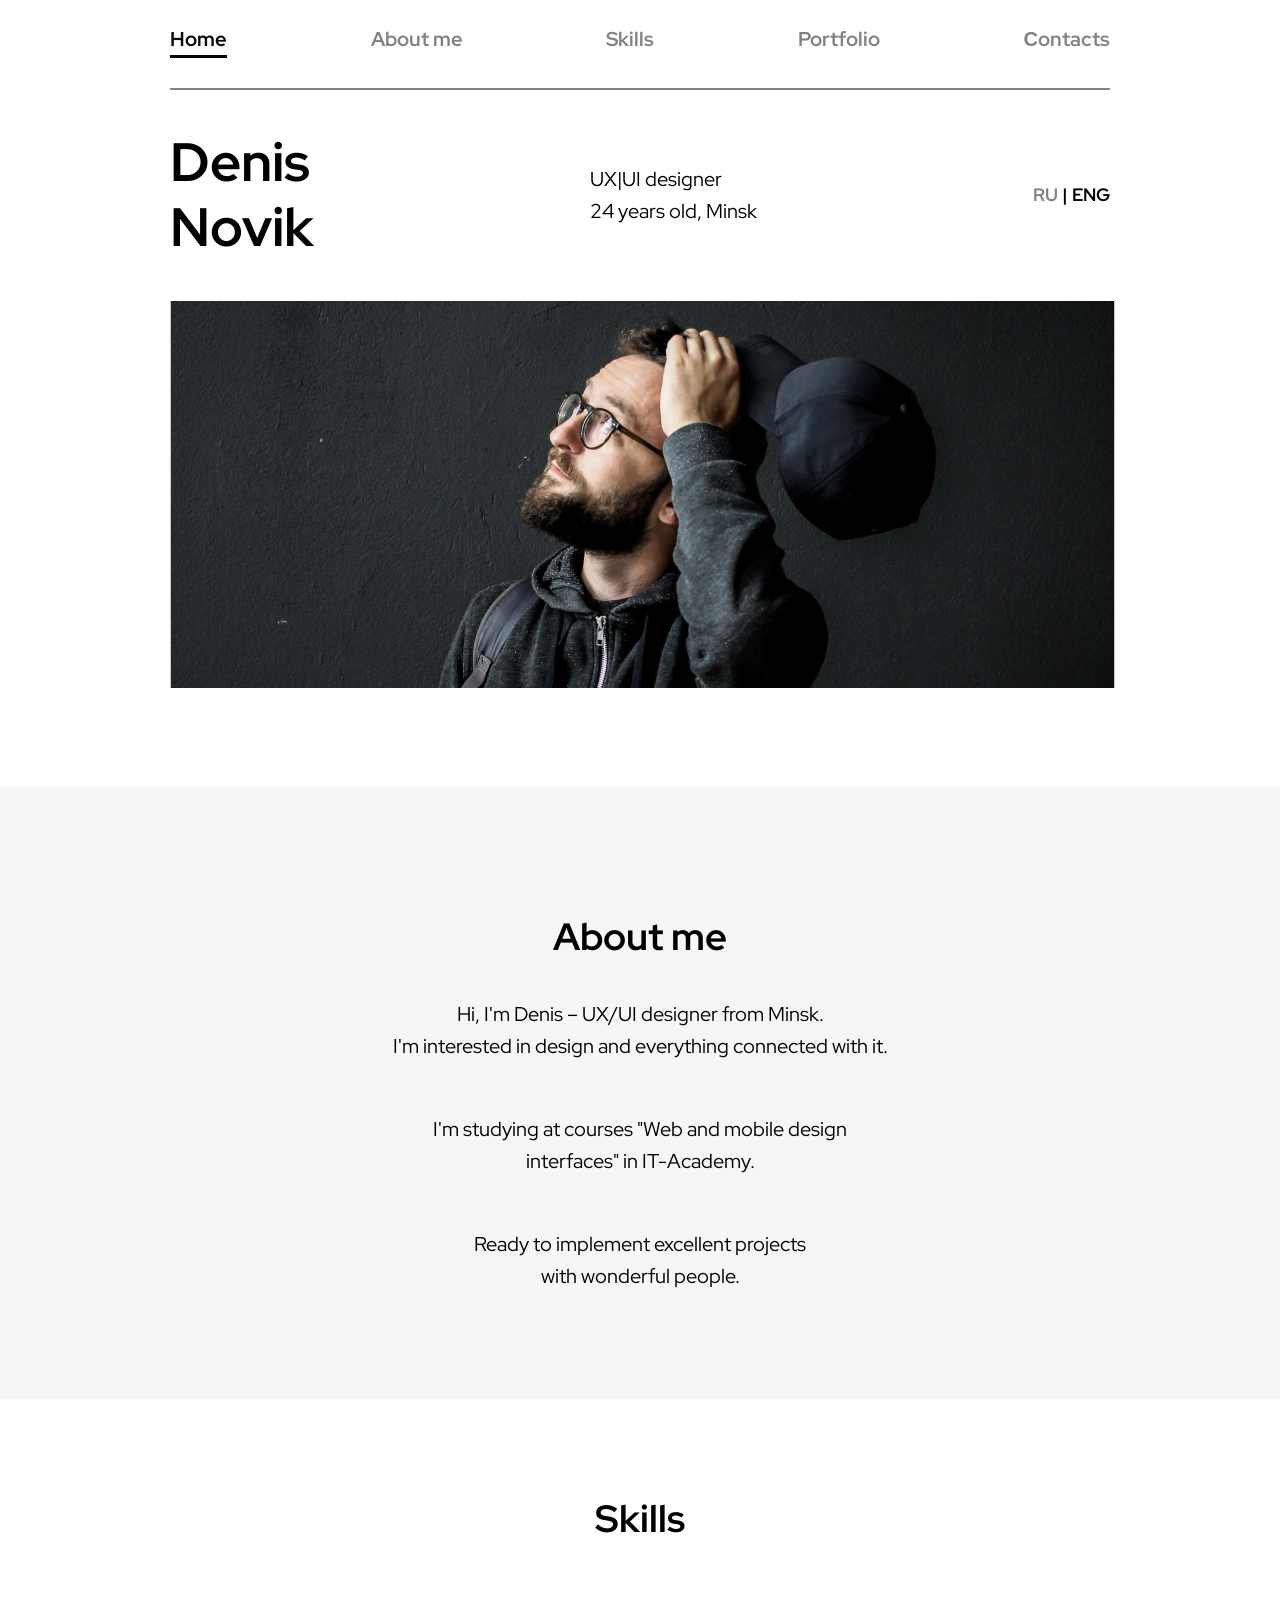
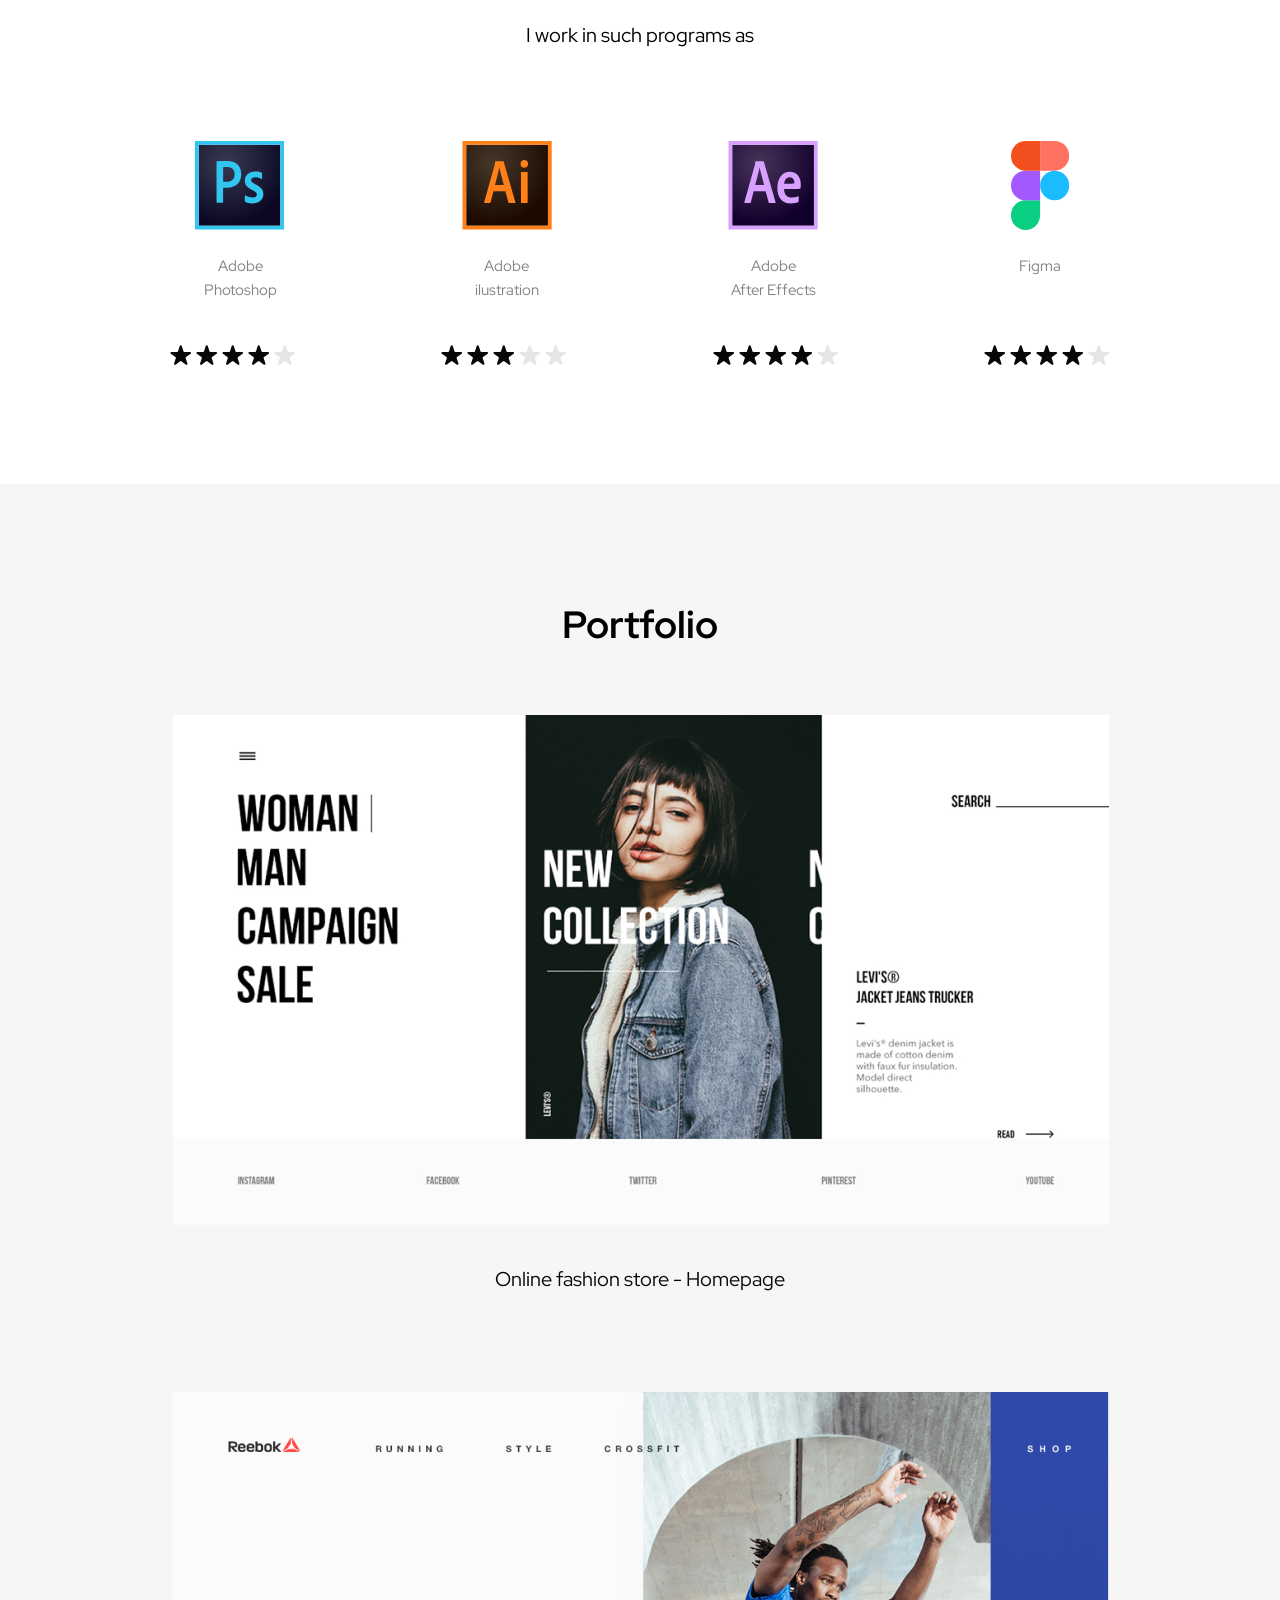
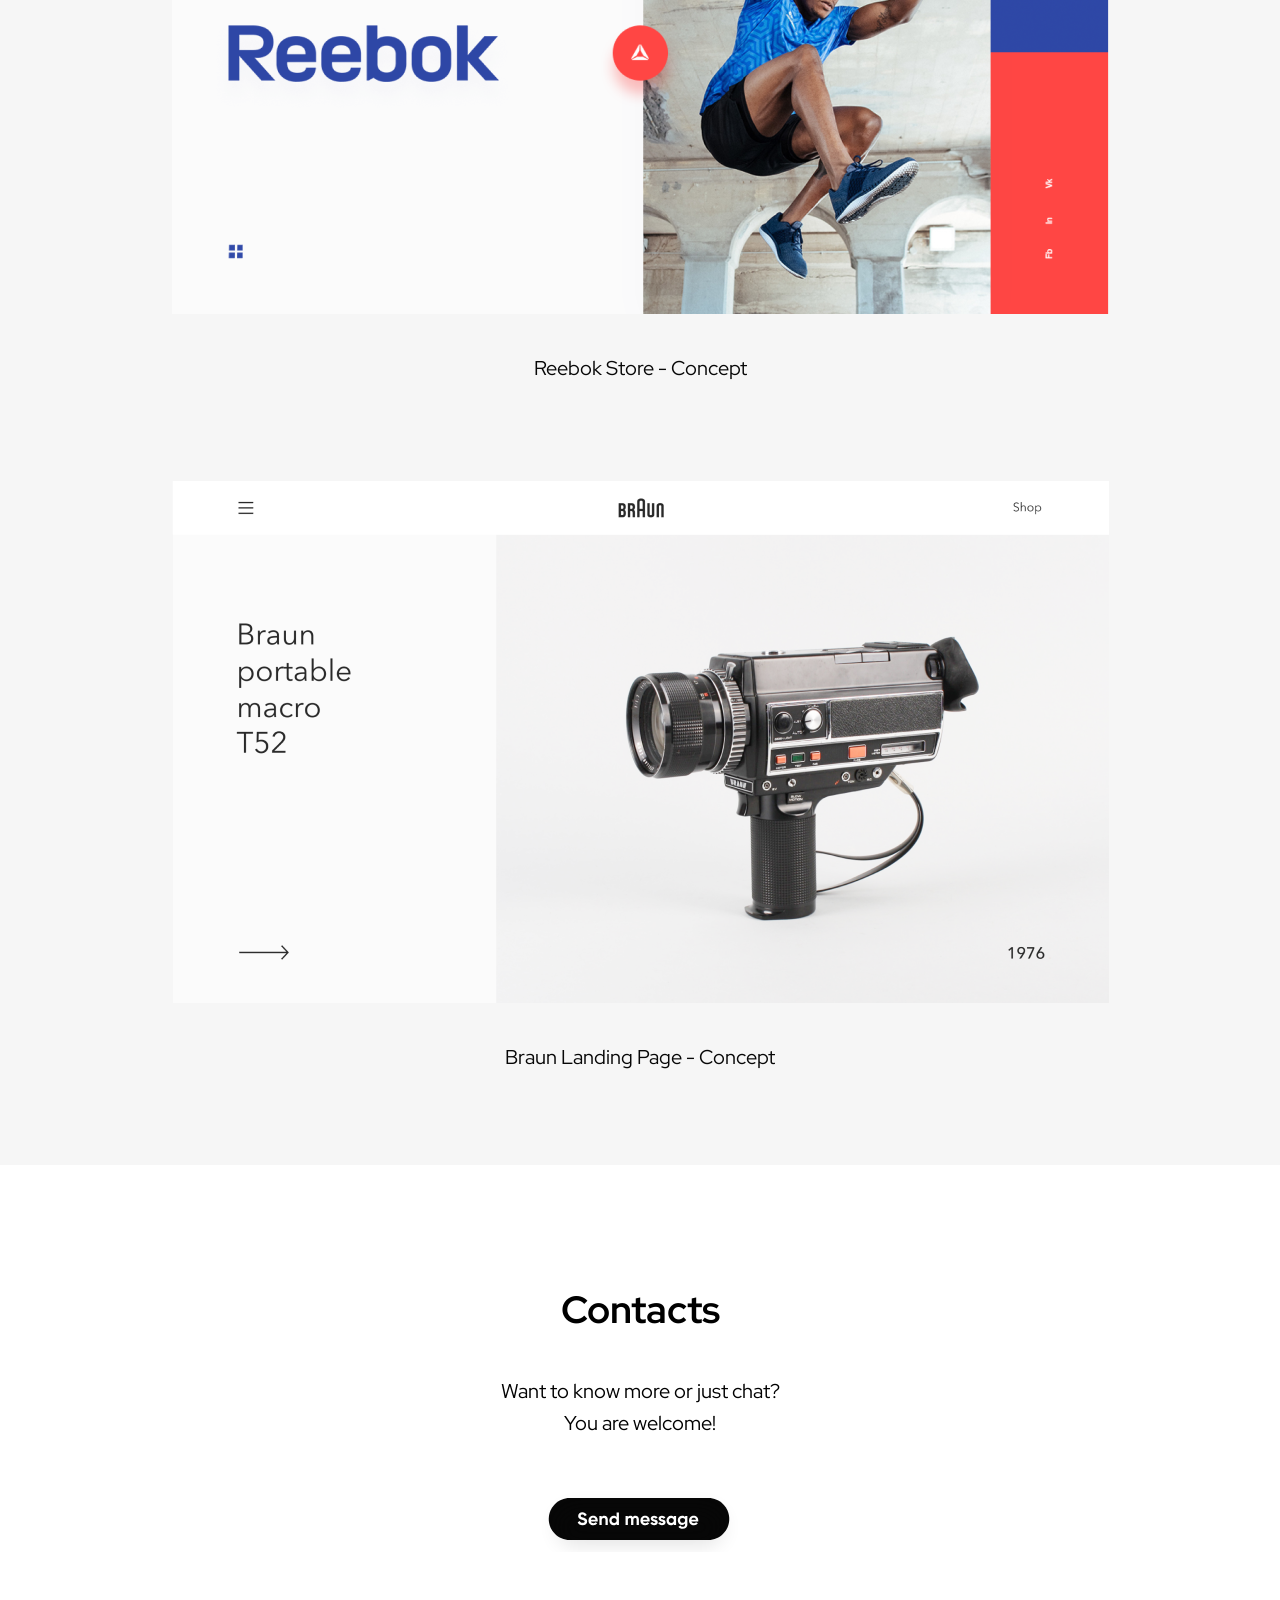
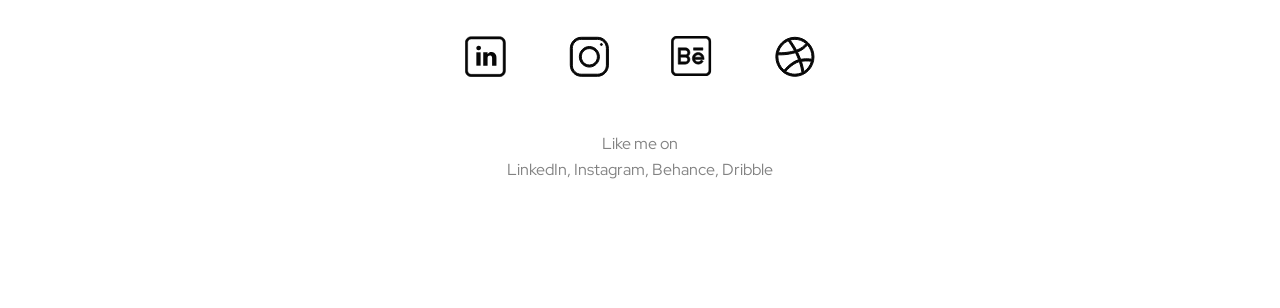
==== commit ae37f81b: "d" ====
--- a/index.html
+++ b/index.html
@@ -29,7 +29,7 @@
                 </div>
             </div>
             <div class="container">
-                <div class="header__inner">
+                <div class="header__inner abm-lang">
                     <div class="home">
                         <div class="home__inner home__inner_name">
                             <div class="name"><strong>Denis</strong></div>
@@ -208,19 +208,19 @@
                     <h2 class="portfolio__header">Portfolio</h2>
                     <div class="portfolio__example_1">
                         <figure class="portfolio__exp-1_img">
-                            <img src="img/main/levi's.png" alt="design of levi's web-site">
+                            <img class="portfolio-jpg" src="img/main/levi's.png" alt="design of levi's web-site">
                             <figcaption class="portfolio_signature"><a class="design-link" href="#">Online fashion store - Homepage</a></figcaption>
                         </figure>
                     </div>
                     <div class="portfolio__example_2">
                         <figure class="portfolio__exp-2_img">
-                            <img src="img/main/reebok_web.png" alt="design of rebook site">
+                            <img class="portfolio-jpg" src="img/main/reebok_web.png" alt="design of rebook site">
                             <figcaption class="portfolio_signature"><a class="design-link" href="#">Reebok Store - Concept</a></figcaption>
                         </figure>
                     </div>
                     <div class="portfolio__example_3">
                         <figure class="portfolio__exp-3_img">
-                            <img src="img/main/braun_web.png" alt="design of braun site">
+                            <img class="portfolio-jpg" src="img/main/braun_web.png" alt="design of braun site">
                             <figcaption class="portfolio_signature"><a class="design-link" href="#">Braun Landing Page - Concept</a></figcaption>
                         </figure>
                     </div>
--- a/styles/header/abm-lang.css
+++ b/styles/header/abm-lang.css
@@ -3,6 +3,9 @@
     justify-content: space-between;
     height: 210px;
     align-items: center;
+}
+.abm-lang{
+    padding-bottom:90px;
 }
 .name{
     font-size:54px;
@@ -32,6 +35,3 @@
 figure{
     margin:0
 }
-.header{
-    height: 100vh;
-}
--- a/styles/main/skills/skills.css
+++ b/styles/main/skills/skills.css
@@ -1,26 +1,26 @@
 .Skills{
     text-align: center;
+    padding-top:90px;
+    padding-bottom: 110px;
 }
 .Skills_header{
-    padding-top: 90px;
+    padding-bottom: 69px;
 }
 .Skills_text{
-    padding-top: 69px;
+    padding-bottom:90px;
 }
 .Skills__app-list{
-    padding: 90px 25px 0px 25px;
+    padding: 0px 25px 40px 25px;
     display: flex;
     justify-content: space-between;
 
 }
-.signature{
+.Skills_signature{
     font-size: 15px;
     color: #828282;
     padding-top:15px;
 }
 .Skills__rating{
-    padding-top:40px;
-    padding-bottom: 110px;
     display:flex;
     justify-content: space-between;
 }
--- a/styles/main/portfolio/portfolio.css
+++ b/styles/main/portfolio/portfolio.css
@@ -0,0 +1,28 @@
+.main__inner_portfolio{
+    background-color:#F6F6F6 ;
+
+}
+.portfolio{
+    display:flex;
+    flex-direction: column;
+    align-items: center;
+    text-align: center;
+    padding-top: 115px;
+    padding-bottom: 95px;
+}
+.portfolio__header{
+    padding-bottom: 65px;
+}
+.portfolio__example_1{
+    padding-bottom:100px;
+}
+.portfolio-jpg{
+    padding-bottom: 35px;
+}
+.design-link{
+    color: #070707;
+    text-decoration: none;
+}
+.portfolio__example_2{
+    padding-bottom: 100px;
+}
--- a/styles/main/contacts/contacts.css
+++ b/styles/main/contacts/contacts.css
@@ -0,0 +1,27 @@
+.contacts{
+    text-align: center;
+    display: flex;
+    flex-direction: column;
+    align-items: center;
+    padding-top: 115px;
+    padding-bottom: 125px;
+}
+.contacts__header{
+    padding-bottom: 35px;
+}
+.contacts__text{
+    padding-bottom: 35px;
+}
+.contacts__email-link{
+    padding-bottom: 75px;
+}
+.contacts__socials_swg-list{
+    display:flex;
+    width:350px;
+    justify-content: space-between;
+    padding-bottom: 45px;
+}
+.contacts__socials_signature{
+    font-size: 16px;
+    color: #828282;
+}
